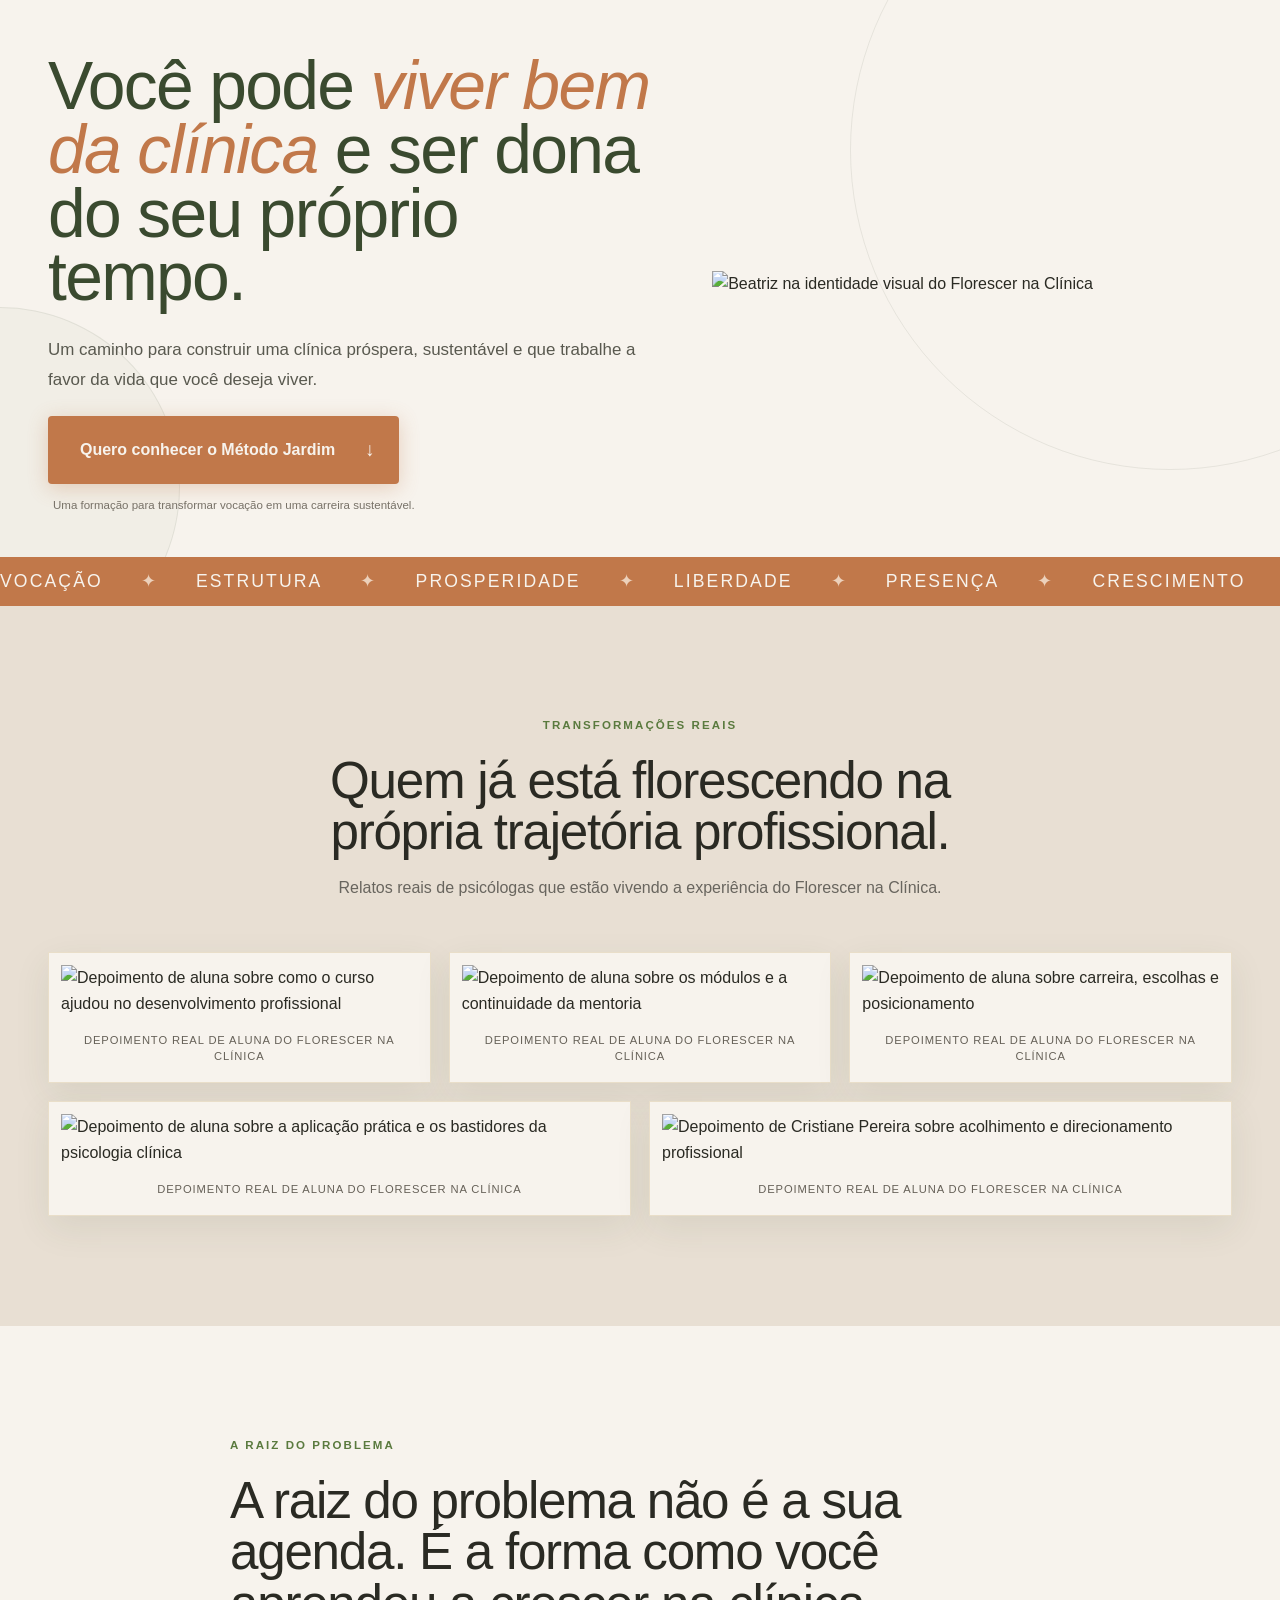
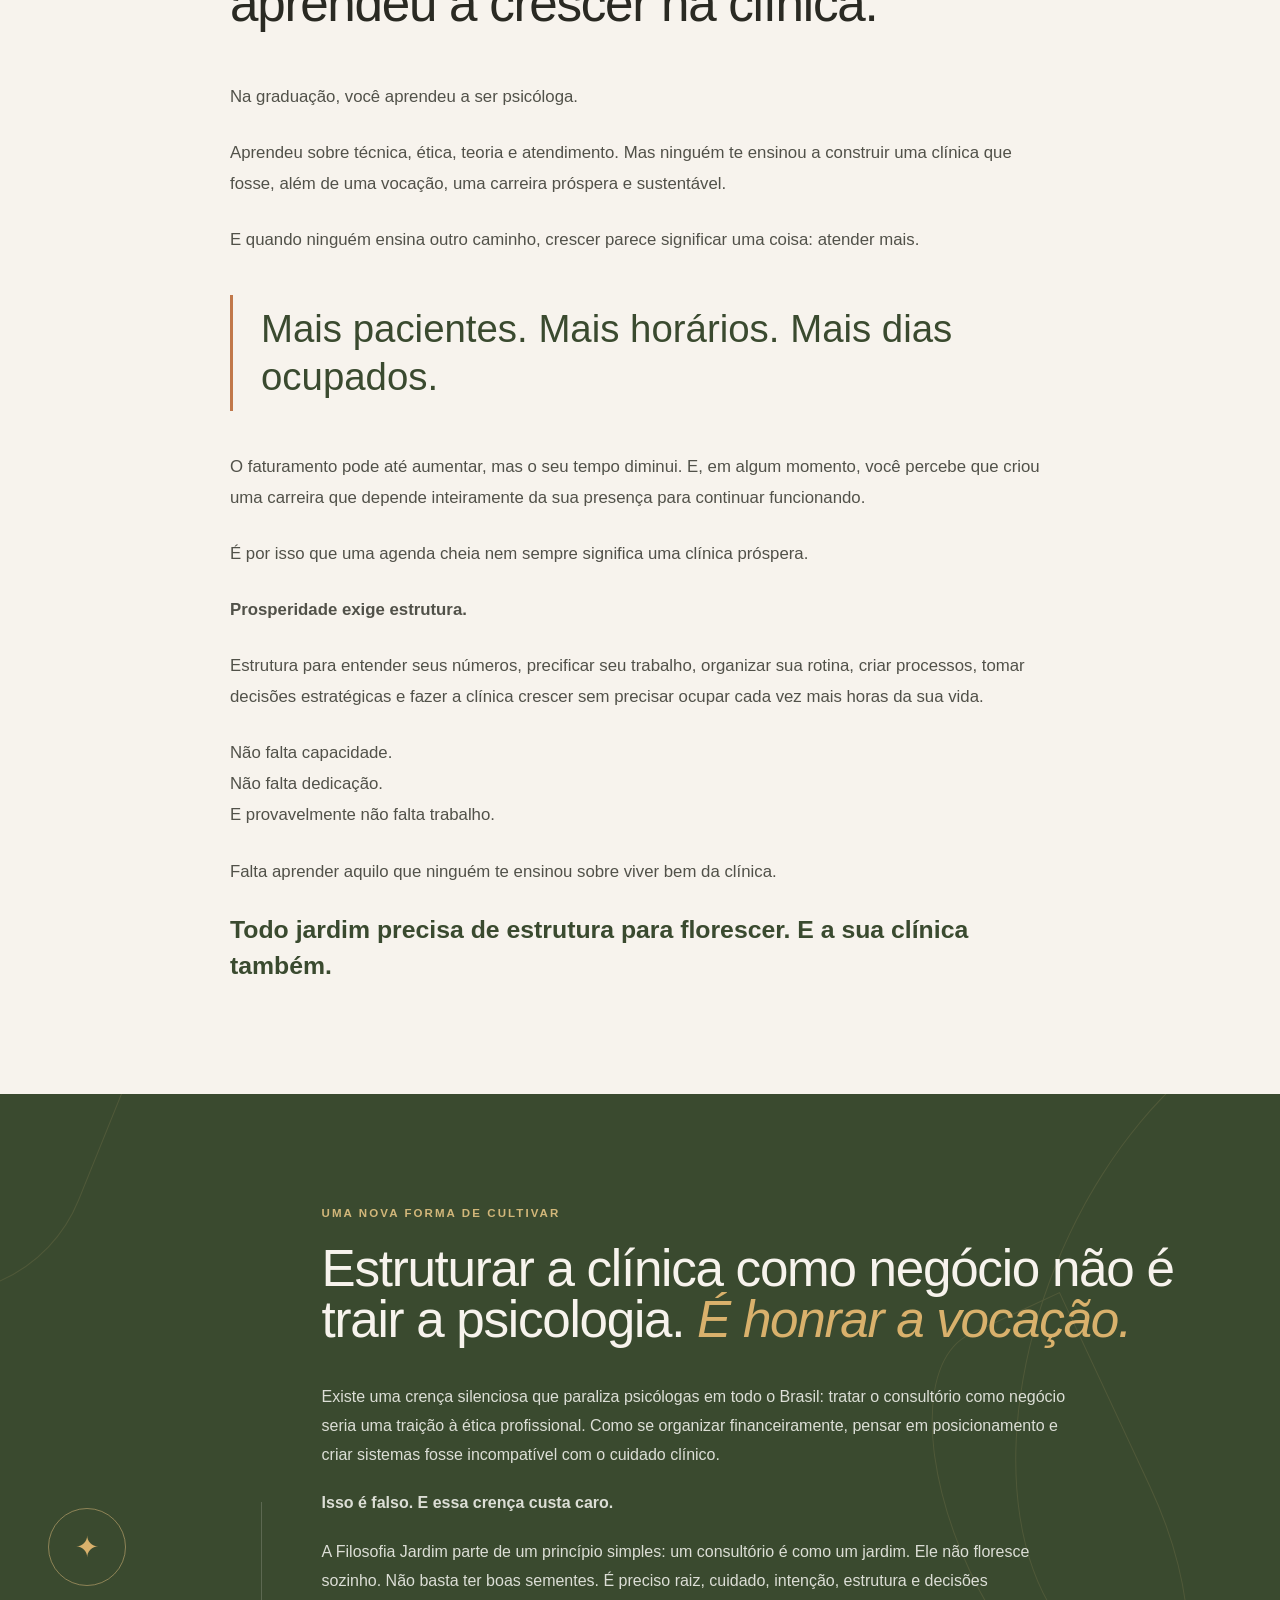
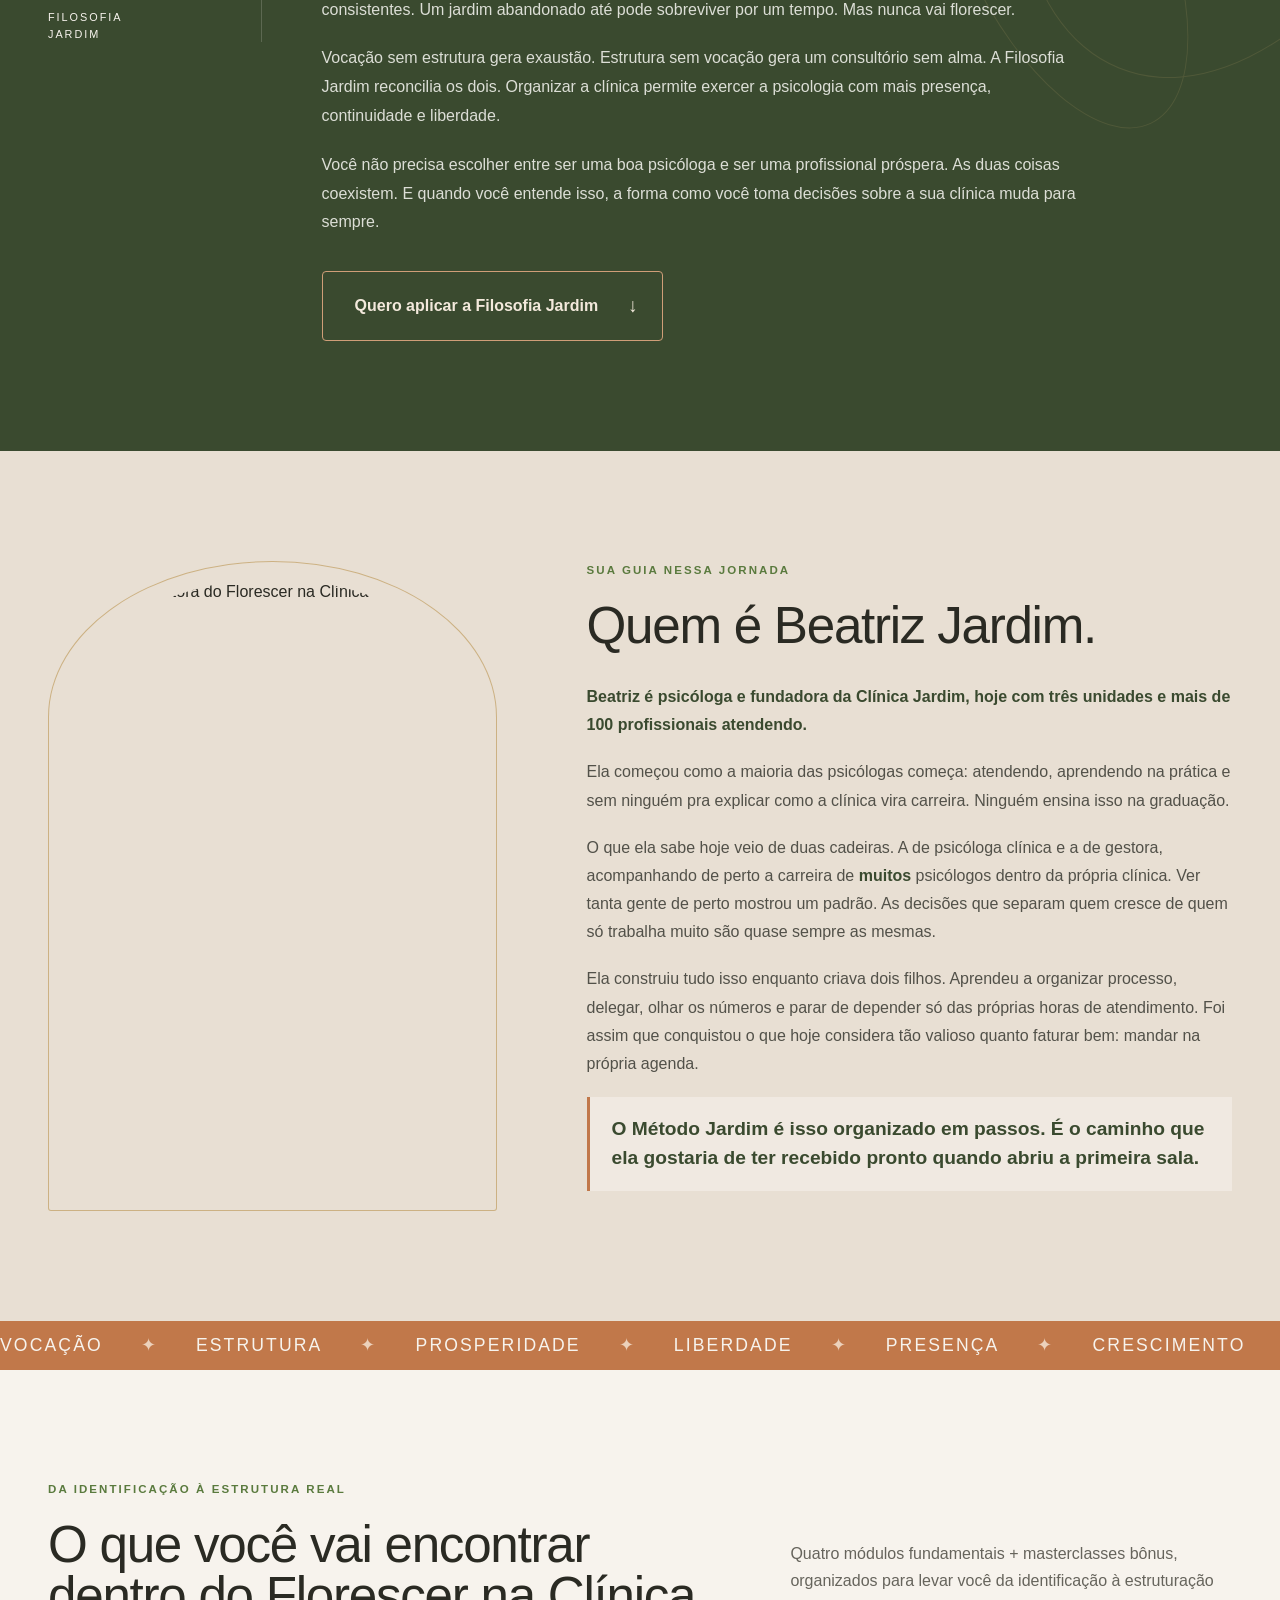
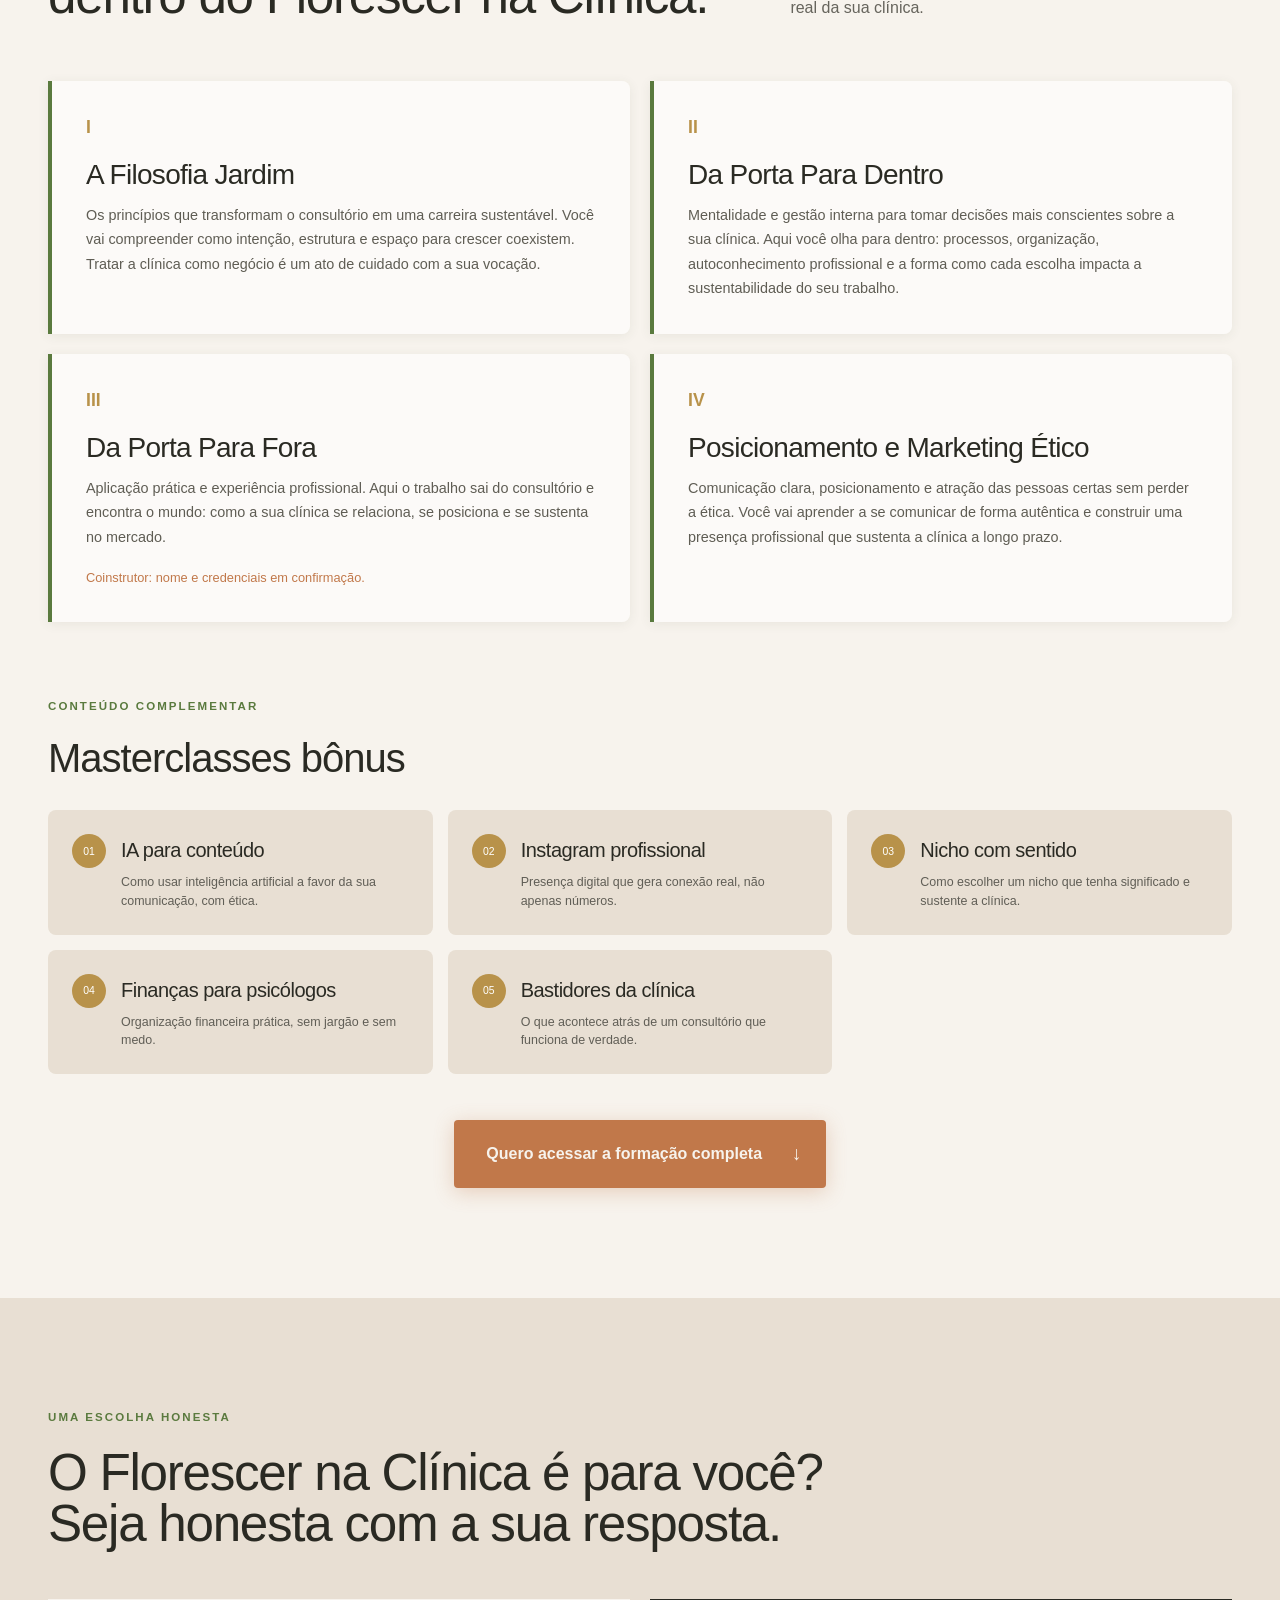
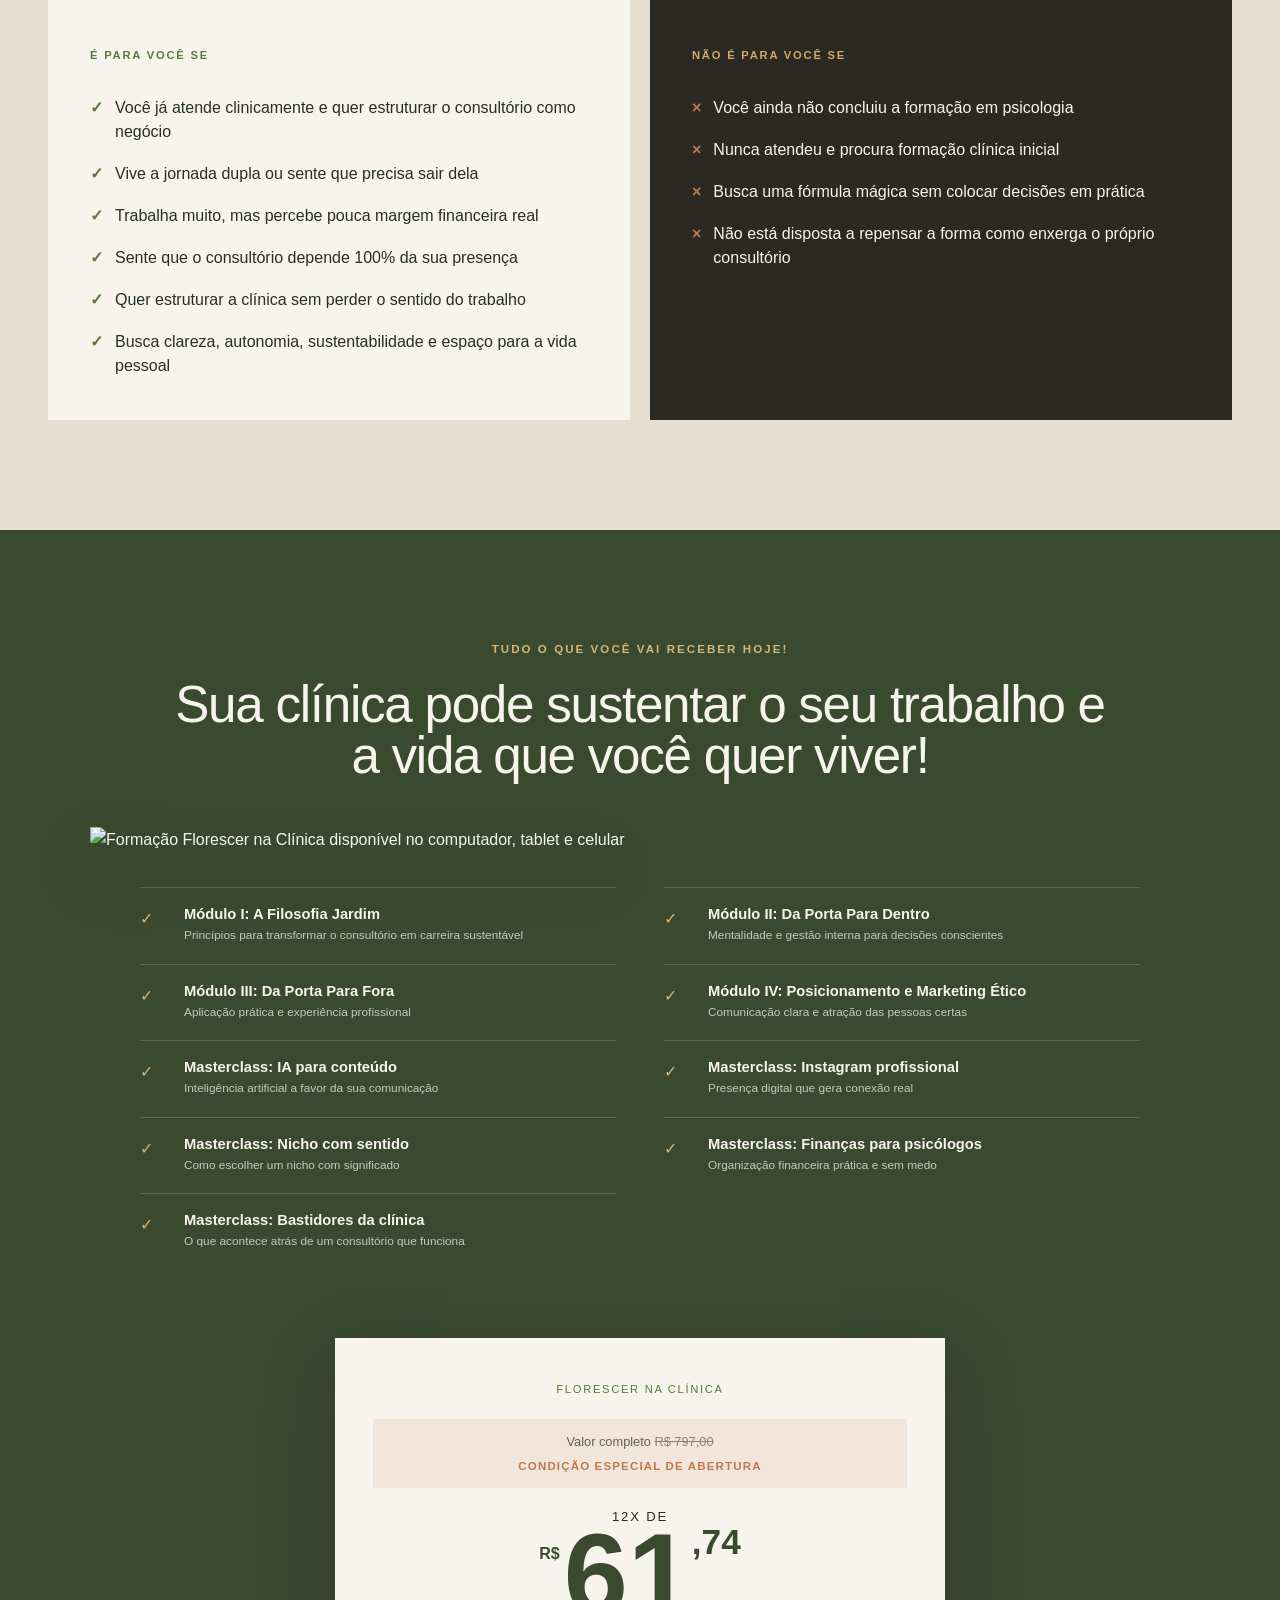
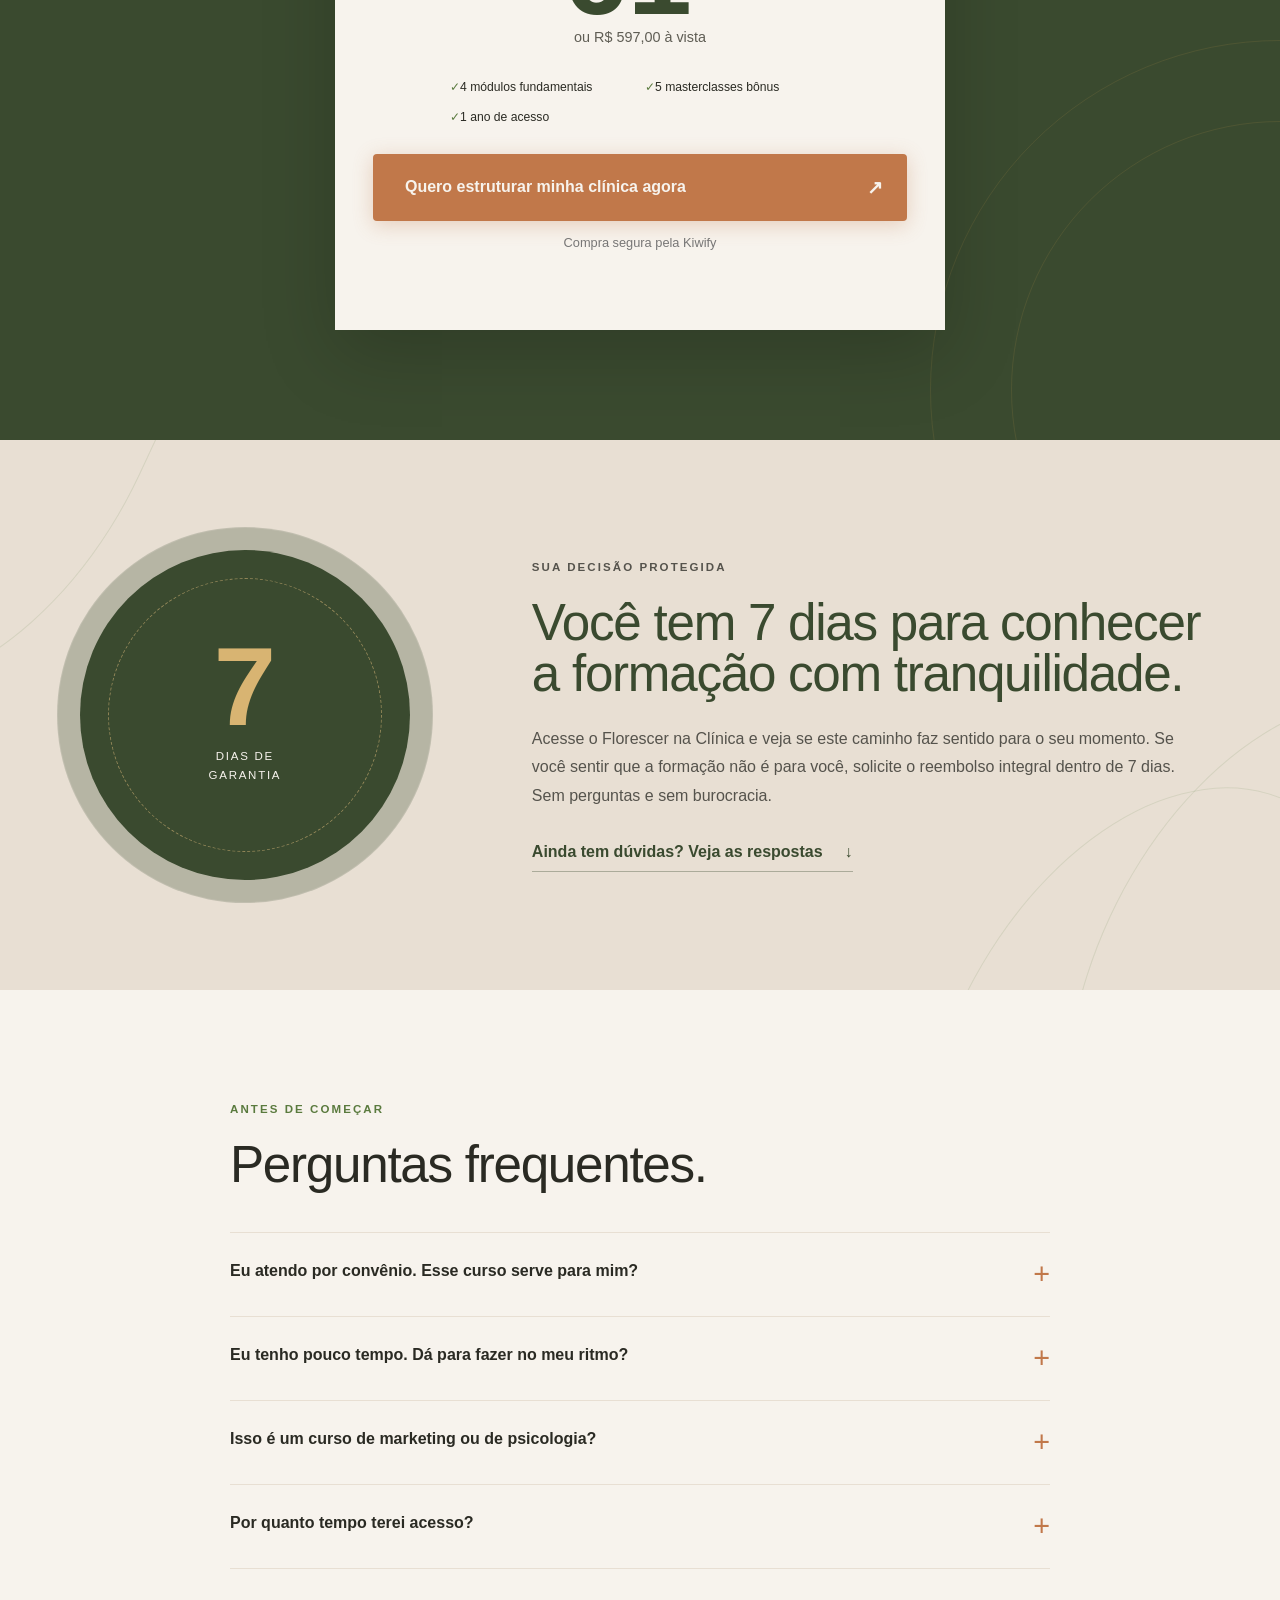
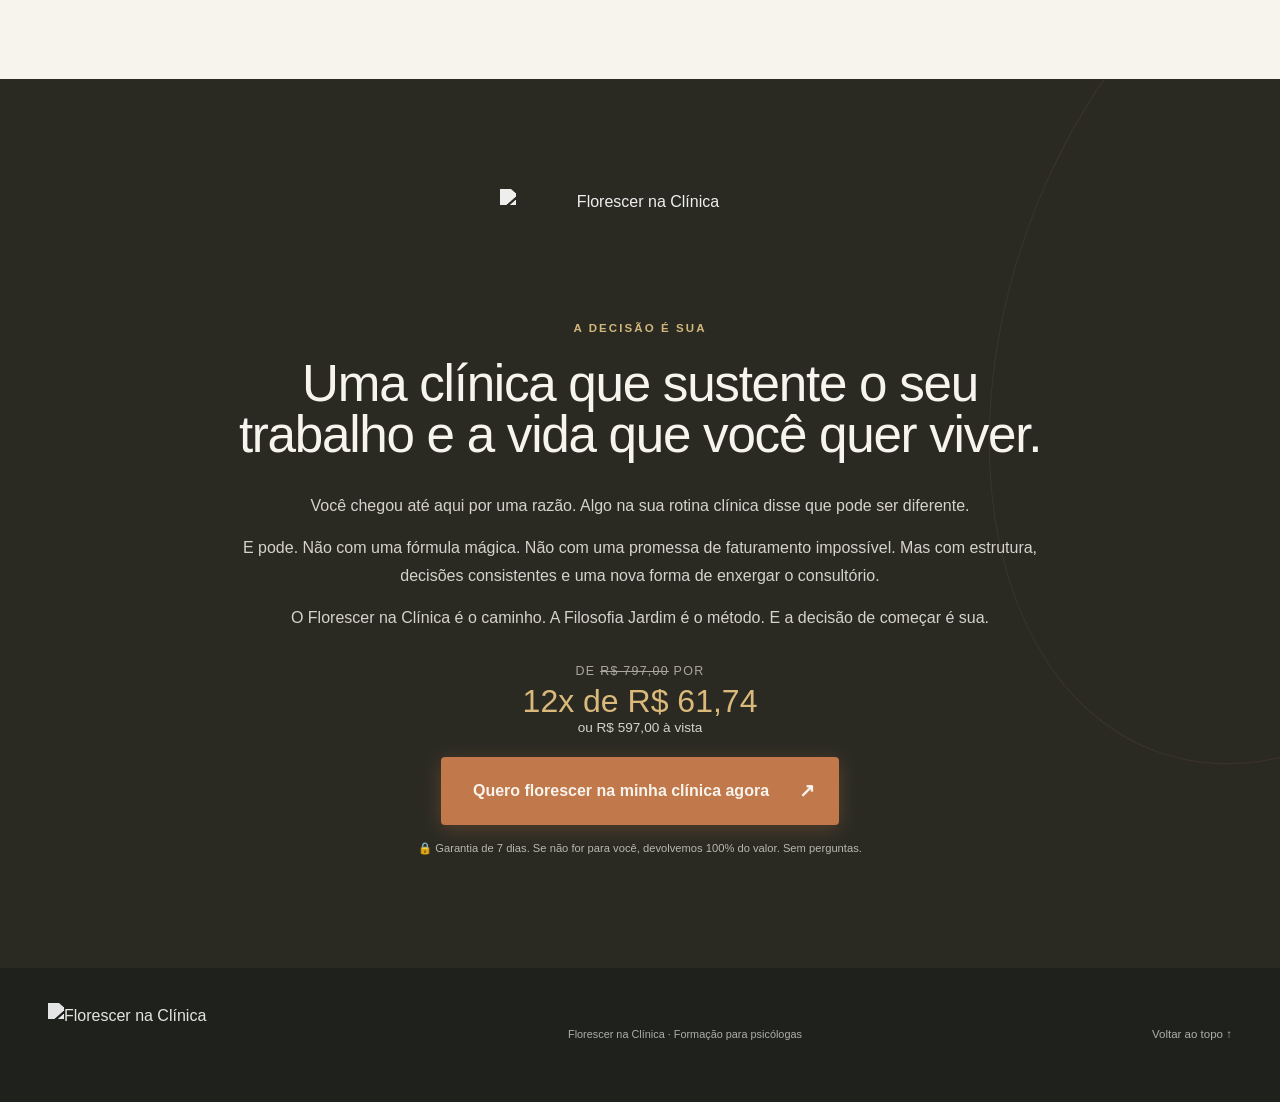
==== deploy/florescer-na-clinica/index.html @ 5dddeaa6 "Publish course under dedicated path" ====
<!DOCTYPE html><html lang="pt-BR"><head><meta charSet="utf-8"/><meta name="viewport" content="width=device-width, initial-scale=1"/><link rel="preload" as="image" href="/florescer-na-clinica/beatriz-jardim-hero.png"/><link rel="preload" as="image" href="/florescer-na-clinica/beatriz-jardim-mentora.jpeg"/><link rel="preload" as="image" href="/florescer-na-clinica/florescer-logo-centralizado.svg"/><style data-inline-source="/assets/index-_lccg64x.css">/*! tailwindcss v4.2.1 | MIT License | https://tailwindcss.com */
@layer properties{@supports (((-webkit-hyphens:none)) and (not (margin-trim:inline))) or ((-moz-orient:inline) and (not (color:rgb(from red r g b)))){*,:before,:after,::backdrop{--tw-rotate-x:initial;--tw-rotate-y:initial;--tw-rotate-z:initial;--tw-skew-x:initial;--tw-skew-y:initial;--tw-blur:initial;--tw-brightness:initial;--tw-contrast:initial;--tw-grayscale:initial;--tw-hue-rotate:initial;--tw-invert:initial;--tw-opacity:initial;--tw-saturate:initial;--tw-sepia:initial;--tw-drop-shadow:initial;--tw-drop-shadow-color:initial;--tw-drop-shadow-alpha:100%;--tw-drop-shadow-size:initial}}}@layer theme{:root,:host{--font-sans:ui-sans-serif, system-ui, sans-serif, "Apple Color Emoji", "Segoe UI Emoji", "Segoe UI Symbol", "Noto Color Emoji";--font-mono:ui-monospace, SFMono-Regular, Menlo, Monaco, Consolas, "Liberation Mono", "Courier New", monospace;--spacing:.25rem;--default-font-family:var(--font-sans);--default-mono-font-family:var(--font-mono)}}@layer base{*,:after,:before,::backdrop{box-sizing:border-box;border:0 solid;margin:0;padding:0}::file-selector-button{box-sizing:border-box;border:0 solid;margin:0;padding:0}html,:host{-webkit-text-size-adjust:100%;tab-size:4;line-height:1.5;font-family:var(--default-font-family,ui-sans-serif, system-ui, sans-serif, "Apple Color Emoji", "Segoe UI Emoji", "Segoe UI Symbol", "Noto Color Emoji");font-feature-settings:var(--default-font-feature-settings,normal);font-variation-settings:var(--default-font-variation-settings,normal);-webkit-tap-highlight-color:transparent}hr{height:0;color:inherit;border-top-width:1px}abbr:where([title]){-webkit-text-decoration:underline dotted;text-decoration:underline dotted}h1,h2,h3,h4,h5,h6{font-size:inherit;font-weight:inherit}a{color:inherit;-webkit-text-decoration:inherit;-webkit-text-decoration:inherit;-webkit-text-decoration:inherit;-webkit-text-decoration:inherit;text-decoration:inherit}b,strong{font-weight:bolder}code,kbd,samp,pre{font-family:var(--default-mono-font-family,ui-monospace, SFMono-Regular, Menlo, Monaco, Consolas, "Liberation Mono", "Courier New", monospace);font-feature-settings:var(--default-mono-font-feature-settings,normal);font-variation-settings:var(--default-mono-font-variation-settings,normal);font-size:1em}small{font-size:80%}sub,sup{vertical-align:baseline;font-size:75%;line-height:0;position:relative}sub{bottom:-.25em}sup{top:-.5em}table{text-indent:0;border-color:inherit;border-collapse:collapse}:-moz-focusring{outline:auto}progress{vertical-align:baseline}summary{display:list-item}ol,ul,menu{list-style:none}img,svg,video,canvas,audio,iframe,embed,object{vertical-align:middle;display:block}img,video{max-width:100%;height:auto}button,input,select,optgroup,textarea{font:inherit;font-feature-settings:inherit;font-variation-settings:inherit;letter-spacing:inherit;color:inherit;opacity:1;background-color:#0000;border-radius:0}::file-selector-button{font:inherit;font-feature-settings:inherit;font-variation-settings:inherit;letter-spacing:inherit;color:inherit;opacity:1;background-color:#0000;border-radius:0}:where(select:is([multiple],[size])) optgroup{font-weight:bolder}:where(select:is([multiple],[size])) optgroup option{padding-inline-start:20px}::file-selector-button{margin-inline-end:4px}::placeholder{opacity:1}@supports (not ((-webkit-appearance:-apple-pay-button))) or (contain-intrinsic-size:1px){::placeholder{color:currentColor}@supports (color:color-mix(in lab, red, red)){::placeholder{color:color-mix(in oklab, currentcolor 50%, transparent)}}}textarea{resize:vertical}::-webkit-search-decoration{-webkit-appearance:none}::-webkit-date-and-time-value{min-height:1lh;text-align:inherit}::-webkit-datetime-edit{display:inline-flex}::-webkit-datetime-edit-fields-wrapper{padding:0}::-webkit-datetime-edit{padding-block:0}::-webkit-datetime-edit-year-field{padding-block:0}::-webkit-datetime-edit-month-field{padding-block:0}::-webkit-datetime-edit-day-field{padding-block:0}::-webkit-datetime-edit-hour-field{padding-block:0}::-webkit-datetime-edit-minute-field{padding-block:0}::-webkit-datetime-edit-second-field{padding-block:0}::-webkit-datetime-edit-millisecond-field{padding-block:0}::-webkit-datetime-edit-meridiem-field{padding-block:0}::-webkit-calendar-picker-indicator{line-height:1}:-moz-ui-invalid{box-shadow:none}button,input:where([type=button],[type=reset],[type=submit]){appearance:button}::file-selector-button{appearance:button}::-webkit-inner-spin-button{height:auto}::-webkit-outer-spin-button{height:auto}[hidden]:where(:not([hidden=until-found])){display:none!important}}@layer components;@layer utilities{.visible{visibility:visible}.sr-only{clip-path:inset(50%);white-space:nowrap;border-width:0;width:1px;height:1px;margin:-1px;padding:0;position:absolute;overflow:hidden}.static{position:static}.start{inset-inline-start:var(--spacing)}.end{inset-inline-end:var(--spacing)}.flex{display:flex}.hidden{display:none}.table{display:table}.transform{transform:var(--tw-rotate-x,) var(--tw-rotate-y,) var(--tw-rotate-z,) var(--tw-skew-x,) var(--tw-skew-y,)}.resize{resize:both}.blur{--tw-blur:blur(8px);filter:var(--tw-blur,) var(--tw-brightness,) var(--tw-contrast,) var(--tw-grayscale,) var(--tw-hue-rotate,) var(--tw-invert,) var(--tw-saturate,) var(--tw-sepia,) var(--tw-drop-shadow,)}}:root{--cream:#f6f1e6;--paper:#fbf9f3;--sand:#e8d5b8;--olive:#697654;--olive-dark:#273024;--olive-mid:#4f5d40;--gold:#c79a50;--ink:#273024;--muted:#6c6e65;--line:#39442e29}.sr-only{clip:rect(0,0,0,0);white-space:nowrap;border:0;width:1px;height:1px;margin:-1px;padding:0;position:absolute;overflow:hidden}*{box-sizing:border-box}html{scroll-behavior:smooth}body{background:var(--paper);color:var(--ink);font-family:var(--font-sans),sans-serif;margin:0;font-size:16px;line-height:1.65}a{color:inherit;text-decoration:none}button{font:inherit}.wrap{width:min(1180px,100% - 48px);margin-inline:auto}.narrow{width:min(780px,100% - 48px);margin-inline:auto}.section{padding:110px 0;position:relative;overflow:hidden}.eyebrow{text-transform:uppercase;letter-spacing:.18em;color:var(--olive);margin:0 0 20px;font-size:.72rem;font-weight:700}.eyebrow.light{color:#d9c99f}.center{text-align:center}h1,h2,h3{font-family:var(--font-display),Georgia,serif;letter-spacing:-.025em;margin:0;font-weight:500}h1{font-size:clamp(3.2rem,6.4vw,6.9rem);line-height:.88}h2{font-size:clamp(2.6rem,4.6vw,5.2rem);line-height:.98}h3{font-size:1.7rem;line-height:1.1}.button{text-transform:uppercase;letter-spacing:.08em;border-radius:4px;justify-content:center;align-items:center;gap:28px;padding:17px 25px;font-size:.82rem;font-weight:700;transition:all .2s;display:inline-flex}.button:hover{transform:translateY(-2px)}.button-primary{background:var(--olive-dark);color:#fff;box-shadow:0 12px 32px #27302429}.button-gold{background:var(--gold);color:#1f291c}.full{width:100%}.hero{background:linear-gradient(90deg,#f9f7f1 0%,#f2dfc7 58%,#fbfaf6 100%);min-height:100svh;position:relative;overflow:hidden}.nav{z-index:3;justify-content:space-between;align-items:center;height:92px;display:flex;position:relative}.brand{font:500 1.6rem var(--font-display),serif;color:var(--olive-mid);align-items:center;gap:10px;display:flex}.brand i{font-size:.65rem;line-height:.7;font-family:var(--font-sans);text-transform:uppercase;letter-spacing:.18em;font-style:normal;display:block}.brand-tree{color:var(--olive);font-size:2rem}.nav-cta{text-transform:uppercase;letter-spacing:.12em;border-bottom:1px solid;padding-bottom:4px;font-size:.75rem}.hero-grid{z-index:1;grid-template-columns:1.08fr .92fr;align-items:center;min-height:calc(100svh - 142px);display:grid;position:relative}.hero-copy{z-index:2;padding:60px 0 110px;position:relative}.hero-copy h1{max-width:900px;color:var(--olive-mid)}.hero-sub{color:#4f554b;max-width:580px;margin:32px 0;font-size:1.08rem}.microcopy{color:#77796f;margin:14px 0 0;font-size:.74rem}.hero-portrait{clip-path:ellipse(48% 50% at 52% 52%);filter:saturate(.82)contrast(.96);background-image:url(/florescer-na-clinica/beatriz-referencia.png);background-position:51% 22%;background-repeat:no-repeat;background-size:245%;align-self:end;height:85%;min-height:620px;position:relative}.hero-portrait:after{content:"";background:linear-gradient(90deg,#f2dfc752,#0000 30%);position:absolute;inset:0}.hero-portrait span,.about-photo span{letter-spacing:.1em;text-transform:uppercase;background:#ffffffc7;border-radius:2px;padding:5px 8px;font-size:.62rem;position:absolute;bottom:12px;right:12px}.hero-note{background:var(--olive-dark);color:#e9dfc7;text-align:center;letter-spacing:.14em;text-transform:uppercase;z-index:2;padding:14px;font-size:.72rem;position:absolute;bottom:0;left:0;right:0}.pain{background:var(--paper)}.pain h2{text-align:center;margin-bottom:52px}.prose{font-family:var(--font-display),serif;color:#484d43;font-size:1.45rem;line-height:1.55}.prose p{margin:0 0 26px}.pullquote{border-left:2px solid var(--gold);color:var(--olive-mid);padding:8px 0 8px 30px;font-size:1.85rem}.philosophy{background:var(--olive-dark);color:#eef0e7}.philosophy-grid{grid-template-columns:.85fr 1.15fr;align-items:center;gap:90px;display:grid}.philosophy h2{color:#e8dfc9;margin-bottom:34px}.philosophy p:not(.eyebrow){color:#c9cec2;max-width:680px}.garden-art{background:radial-gradient(circle at 50% 18%,#c9a0553d,#0000 27%),linear-gradient(#536048,#30392c);border:1px solid #ffffff21;border-radius:260px 260px 18px 18px;min-height:520px;position:relative;overflow:hidden}.stem{background:#c9a860;width:2px;height:68%;position:absolute;bottom:0;left:50%;transform:rotate(-5deg)}.leaf{background:#82906e;border-radius:100% 0;width:110px;height:55px;position:absolute}.leaf-one{top:45%;left:30%;transform:rotate(10deg)}.leaf-two{top:30%;right:25%;transform:scaleX(-1)rotate(15deg)}.sun{border:1px solid #c9a860;border-radius:50%;width:90px;height:90px;position:absolute;top:13%;left:calc(50% - 45px)}.text-link{color:#e0c487;border-bottom:1px solid #e0c48773;gap:20px;margin-top:18px;padding-bottom:5px;display:inline-flex}.about{background:var(--cream)}.about-grid{grid-template-columns:.9fr 1.1fr;align-items:center;gap:90px;display:grid}.about-photo{background-image:url(/florescer-na-clinica/beatriz-referencia.png);background-position:51% 21%;background-size:250%;border-radius:48% 48% 8px 8px;height:680px;position:relative}.about h2{margin-bottom:28px}.lead{font:500 1.55rem/1.45 var(--font-display),serif;color:var(--olive-mid)}.pending{border:1px solid var(--line);background:#ffffff73;gap:16px;margin-top:32px;padding:18px;display:flex}.pending p{margin:0;font-size:.82rem}.pending span{color:var(--gold)}.curriculum{background:var(--sand)}.section-heading{grid-template-columns:1.35fr .65fr;align-items:end;gap:80px;margin-bottom:55px;display:grid}.section-heading>p{color:#5c5d55}.module-list{border-top:1px solid #27302438}.module{border-bottom:1px solid #27302438;grid-template-columns:80px 1fr 50px;align-items:center;gap:20px;padding:30px 4px;display:grid}.module-number{font:500 1.6rem var(--font-display),serif;color:var(--olive)}.module p{color:#56594f;max-width:780px;margin:6px 0 0}.module-arrow{text-align:right;color:var(--olive);font-size:1.5rem}.proof{background:var(--paper)}.proof h2{margin-bottom:18px}.proof-intro{text-align:center;max-width:640px;color:var(--muted);margin:0 auto 48px}.proof-grid{grid-template-columns:repeat(3,1fr);gap:18px;display:grid}.proof-card{background:var(--cream);border:1px solid var(--line);flex-direction:column;min-height:280px;padding:30px;display:flex}.quote{font:500 4rem/1 var(--font-display);color:var(--gold)}.proof-lines{gap:10px;margin:12px 0 42px;display:grid}.proof-lines i{background:#ded9cd;border-radius:10px;height:8px}.proof-lines i:nth-child(2){width:86%}.proof-lines i:nth-child(3){width:63%}.proof-person{align-items:center;gap:12px;margin-top:auto;display:flex}.proof-person>span{background:#c9c7bb;border-radius:50%;width:38px;height:38px}.proof-person p{margin:0;font-size:.7rem;line-height:1.45}.video-placeholder{background:var(--olive-mid);color:#fff;justify-content:center;align-items:center;gap:18px;min-height:150px;margin-top:18px;padding:28px;display:flex}.video-placeholder p{color:#d5d8d0;margin:2px 0}.play{width:48px;height:48px;color:var(--olive-dark);background:#d4b36f;border-radius:50%;place-items:center;display:grid}.audience{background:var(--olive-dark);color:#eef0e7}.audience h2{max-width:800px;margin:0 auto 50px}.audience-grid{grid-template-columns:1fr 1fr;gap:20px;display:grid}.audience-grid article{color:var(--ink);background:#f2ead9;padding:42px}.audience-grid article.muted{color:#eff0e8;background:#374033;border:1px solid #ffffff1f}.audience-mark{text-transform:uppercase;letter-spacing:.12em;border:1px solid;border-radius:99px;margin-bottom:24px;padding:4px 9px;font-size:.65rem;display:inline-block}.audience-grid ul,.included{gap:15px;margin:28px 0 0;padding:0;list-style:none;display:grid}.audience-grid li,.included li{align-items:flex-start;gap:12px;display:flex}.check{color:#75875a;font-weight:800}.x{color:#c9a860;font-size:1.3rem;line-height:1}.offer{background:#eee1cc}.offer-grid{grid-template-columns:1fr .75fr;align-items:center;gap:90px;display:grid}.offer h2{color:var(--olive-mid)}.offer-lead{font:500 1.35rem/1.5 var(--font-display);max-width:620px}.included{grid-template-columns:1fr 1fr}.price-card{background:var(--paper);z-index:1;padding:44px;position:relative;box-shadow:0 30px 70px #493f2b21}.price-label{text-transform:uppercase;letter-spacing:.16em;font-size:.68rem}.price,.price-visual{color:var(--olive-dark);align-items:flex-start;margin:12px 0;display:flex}.price strong{font:500 6rem/.8 var(--font-display)}.price small{font-weight:700}.price-card>p:not(.price-label){color:var(--muted);font-size:.78rem}.safe-note{text-align:center;color:#777;margin-top:13px;font-size:.66rem}.faq{background:var(--paper)}.faq h2{margin-bottom:45px}.faq-list{border-top:1px solid var(--line)}.faq-item{border-bottom:1px solid var(--line)}.faq-item button{width:100%;color:var(--ink);text-align:left;cursor:pointer;background:0 0;border:0;justify-content:space-between;align-items:center;padding:25px 0;font-weight:600;display:flex}.faq-item button span:last-child{font:400 1.8rem var(--font-display);color:var(--olive)}.faq-answer p{color:var(--muted);margin:-4px 50px 25px 0}.final-cta{background:var(--olive-mid);color:#f4f0e5;padding:120px 0}.final-cta h2{max-width:950px;margin:0 auto 28px}.final-cta p:not(.eyebrow){color:#d8ddd1;max-width:630px;margin:0 auto 32px}.final-flower{color:#ffffff09;font-size:24rem;line-height:1;position:absolute;top:-50px;right:-40px}footer{color:#cdd0c6;background:#20271e;padding:38px 0}footer .wrap{justify-content:space-between;align-items:center;gap:30px;display:flex}footer p,footer a:last-child{font-size:.72rem}.footer-brand{color:#d7c69b}@media (width<=900px){.section{padding:82px 0}.hero-grid,.philosophy-grid,.about-grid,.offer-grid{grid-template-columns:1fr}.hero-copy{padding:55px 0 10px}.hero-portrait{clip-path:ellipse(43% 50% at 50% 52%);background-size:210%;width:100%;min-height:560px}.philosophy-grid,.about-grid,.offer-grid{gap:50px}.garden-art{min-height:440px}.about-photo{background-size:220%;height:580px}.section-heading{grid-template-columns:1fr;gap:20px}.proof-grid,.audience-grid,.offer-grid{grid-template-columns:1fr}.price-card{width:100%;max-width:560px;margin:auto}}@media (width<=620px){.wrap,.narrow{width:min(100% - 30px,1180px)}.section{padding:68px 0}.nav{height:74px}.nav-cta{display:none}.hero-grid{min-height:calc(100svh - 120px)}.hero-copy{padding-top:45px}.hero-sub{font-size:.98rem}.button{gap:15px;width:100%;padding-inline:16px}.hero-portrait{background-position:51% 20%;background-size:245%;min-height:430px}.hero-note{padding:10px 15px;font-size:.58rem}.prose{font-size:1.23rem}.pullquote{font-size:1.5rem}.garden-art{min-height:350px}.about-photo{background-size:250%;height:470px}.module{grid-template-columns:48px 1fr}.module-arrow{display:none}.module h3{font-size:1.4rem}.audience-grid article,.price-card{padding:28px 22px}.included{grid-template-columns:1fr}.price strong{font-size:5rem}footer .wrap{text-align:center;flex-direction:column}.final-cta{padding:85px 0}}@media (prefers-reduced-motion:reduce){html{scroll-behavior:auto}*,:before,:after{transition-duration:.01ms!important;animation-duration:.01ms!important}}:focus-visible{outline:3px solid var(--gold);outline-offset:4px}@property --tw-rotate-x{syntax:"*";inherits:false}@property --tw-rotate-y{syntax:"*";inherits:false}@property --tw-rotate-z{syntax:"*";inherits:false}@property --tw-skew-x{syntax:"*";inherits:false}@property --tw-skew-y{syntax:"*";inherits:false}@property --tw-blur{syntax:"*";inherits:false}@property --tw-brightness{syntax:"*";inherits:false}@property --tw-contrast{syntax:"*";inherits:false}@property --tw-grayscale{syntax:"*";inherits:false}@property --tw-hue-rotate{syntax:"*";inherits:false}@property --tw-invert{syntax:"*";inherits:false}@property --tw-opacity{syntax:"*";inherits:false}@property --tw-saturate{syntax:"*";inherits:false}@property --tw-sepia{syntax:"*";inherits:false}@property --tw-drop-shadow{syntax:"*";inherits:false}@property --tw-drop-shadow-color{syntax:"*";inherits:false}@property --tw-drop-shadow-alpha{syntax:"<percentage>";inherits:false;initial-value:100%}@property --tw-drop-shadow-size{syntax:"*";inherits:false}.nova-page{--olive:#3a4a2f;--leaf:#5a7a3e;--terracotta:#c1784a;--cream:#f7f3ed;--earth:#2a2a23;--beige:#e8dfd3;--gold:#b8924a;background:var(--cream);color:var(--earth);font-family:var(--font-sans),sans-serif;overflow:hidden}.nova-page *{box-sizing:border-box}.nova-page h1,.nova-page h2,.nova-page h3,.nova-page h4{font-family:var(--font-display),serif;letter-spacing:-.025em;margin:0;font-weight:500}.nova-page h1{font-size:clamp(3.2rem,5.3vw,5.6rem);line-height:.94}.nova-page h2{font-size:clamp(2.5rem,4vw,4.6rem);line-height:1}.nova-page h3{font-size:1.75rem;line-height:1.1}.nova-page p{margin:0}.nova-container{width:min(1200px,100% - 96px);margin-inline:auto}.nova-reading{width:min(820px,100% - 48px);margin-inline:auto}.nova-section{padding:110px 0;position:relative}.nova-kicker{text-transform:uppercase;letter-spacing:.18em;color:var(--leaf);font-weight:700;margin-bottom:20px!important;font-size:.72rem!important}.nova-kicker.light{color:#d2b77a}.nova-button{background:var(--terracotta);color:var(--cream);border-radius:4px;justify-content:space-between;align-items:center;gap:30px;padding:18px 24px 18px 32px;font-size:1rem;font-weight:700;transition:transform .3s,box-shadow .3s,background .3s;display:inline-flex;position:relative;overflow:hidden;box-shadow:0 4px 20px #c1784a4d}.nova-button:before{content:"";background:linear-gradient(110deg,#0000 20%,#ffffff3d 48%,#0000 75%);transition:transform .65s;position:absolute;inset:0;transform:translate(-120%)}.nova-button:hover{background:#ad6840;transform:translateY(-3px);box-shadow:0 12px 34px #c1784a66}.nova-button:hover:before{transform:translate(120%)}.nova-button span,.nova-button b{z-index:1;position:relative}.nova-button b{font-size:1.2rem}.nova-button.secondary{color:#f3e9dc;box-shadow:none;background:0 0;border:1px solid #cf9e78}.nova-button.secondary:hover{background:var(--terracotta)}.nova-hero{background:var(--cream);position:relative;overflow:hidden}.nova-logo{display:block}.nova-logo img{object-fit:contain;width:100%;height:100%;display:block}.nova-hero-grid{grid-template-columns:1.08fr .92fr;align-items:center;gap:54px;padding:34px 0 22px;display:grid}.nova-hero-copy{z-index:2;padding:20px 0;position:relative}.nova-hero-copy h1{max-width:780px;color:var(--olive)}.nova-hero-copy h1 em{color:var(--terracotta);font-weight:500}.nova-lead{color:#59594f;max-width:650px;font-size:1.06rem;line-height:1.75;margin:26px 0 22px!important}.nova-support{color:#777268;font-size:.72rem;margin:12px 0 0 5px!important}.nova-portrait-wrap{justify-content:center;align-items:center;width:100%;display:flex;position:relative}.nova-portrait{object-fit:contain;width:100%;height:auto;display:block}.hero-orbit{border:1px solid #3a4a2f17;border-radius:50%;position:absolute}.orbit-one{width:640px;height:640px;top:-170px;right:-210px}.orbit-two{background:#5a7a3e09;width:360px;height:360px;bottom:-110px;left:-180px}.nova-marquee{background:var(--terracotta);color:var(--cream);padding:14px 0;overflow:hidden}.nova-marquee>div{width:max-content;animation:26s linear infinite marquee;display:flex}.nova-marquee span{font:500 1.1rem var(--font-display),serif;text-transform:uppercase;letter-spacing:.12em;white-space:nowrap;align-items:center;display:flex}.nova-marquee i{color:#ecd1bb;margin:0 38px;font-style:normal}.nova-marquee:hover>div{animation-play-state:paused}@keyframes marquee{to{transform:translate(-50%)}}.nova-pain{background:var(--cream)}.nova-pain h2{margin-bottom:52px}.nova-copy{color:#515149;gap:25px;font-size:1.05rem;line-height:1.85;display:grid}.nova-copy blockquote{font:500 clamp(1.8rem,3vw,2.8rem)/1.25 var(--font-display),serif;color:var(--olive);border-left:3px solid var(--terracotta);margin:15px 0;padding:10px 0 10px 28px}.nova-closing-line{color:var(--olive);font:600 1.55rem/1.45 var(--font-display),serif!important}.nova-philosophy{background:var(--olive);color:var(--cream);overflow:hidden}.philosophy-grid{z-index:2;grid-template-columns:.38fr 1.62fr;gap:60px;display:grid;position:relative}.philosophy-mark{border-right:1px solid #f7f3ed2e;padding-top:6px}.philosophy-mark>span{color:#d9b16c;border:1px solid #dab97b85;border-radius:50%;place-items:center;width:78px;height:78px;font-size:1.8rem;display:grid}.philosophy-mark p{font:.68rem/1.5 var(--font-sans),sans-serif;text-transform:uppercase;letter-spacing:.18em;margin-top:23px}.nova-philosophy h2{max-width:900px;margin-bottom:38px}.nova-philosophy h2 em{color:#d9b16c}.nova-dark-copy{color:#dcded6;gap:20px;max-width:760px;margin-bottom:34px;line-height:1.8;display:grid}.botanical-lines{opacity:.14;position:absolute;inset:0}.botanical-lines i{border:1px solid #d0af72;border-radius:50% 0 50% 50%;width:420px;height:700px;position:absolute;top:-100px;right:-180px;transform:rotate(22deg)}.botanical-lines i:nth-child(2){width:200px;height:430px;top:220px;right:120px;transform:rotate(-25deg)}.botanical-lines i:nth-child(3){width:300px;height:300px;bottom:-120px;left:-210px}.nova-about{background:var(--beige)}.nova-about-grid{grid-template-columns:.82fr 1.18fr;align-items:start;gap:90px;display:grid}.about-image{height:650px;padding:18px;position:sticky;top:24px}.about-image:before{content:"";pointer-events:none;border:1px solid #b8924a94;border-radius:50% 50% 3px 3px/24% 24% 3px 3px;position:absolute;inset:0}.about-image img{object-fit:cover;object-position:center 38%;border-radius:50% 50% 3px 3px/23% 23% 3px 3px;width:100%;height:100%;display:block}.nova-about h2{margin-bottom:32px}.about-copy{color:#525149;gap:19px;font-size:1rem;line-height:1.76;display:grid}.about-copy strong{color:var(--olive)}.about-closing{border-left:3px solid var(--terracotta);font:500 1.2rem/1.5 var(--font-display),serif;background:#f7f3ed8c;padding:18px 22px}.nova-curriculum{background:var(--cream)}.nova-section-head{grid-template-columns:1.2fr .8fr;align-items:end;gap:80px;margin-bottom:60px;display:grid}.nova-section-head>p{color:#66645c;line-height:1.7}.modules-grid{grid-template-columns:1fr 1fr;gap:20px;display:grid}.module-card{border-left:4px solid var(--leaf);background:#ffffff9e;border-radius:0 8px 8px 0;padding:34px;transition:all .3s;box-shadow:0 2px 12px #3a4a2f14}.module-card:hover{border-left-width:7px;transform:translateY(-4px);box-shadow:0 14px 34px #3a4a2f1f}.module-card>span{font:600 1.1rem var(--font-display),serif;color:var(--gold)}.module-card h3{margin:18px 0 12px}.module-card p{color:#5f5d54;font-size:.9rem;line-height:1.7}.module-card small{color:var(--terracotta);margin-top:18px;display:block}.masterclass-head{margin:75px 0 30px}.masterclass-head h3{font-size:2.5rem}.master-grid{grid-template-columns:repeat(3,1fr);gap:15px;display:grid}.master-grid article{background:var(--beige);border-radius:8px;gap:15px;padding:24px;transition:all .3s;display:flex}.master-grid article:hover{background:#ede6dc;transform:translateY(-3px)}.master-grid article>span{background:var(--gold);color:#fff;border-radius:50%;flex:0 0 34px;place-items:center;width:34px;height:34px;font-size:.65rem;display:grid}.master-grid h4{font-size:1.25rem}.master-grid p{color:#605e56;margin-top:6px;font-size:.78rem;line-height:1.5}.center-button{text-align:center;margin-top:46px}.nova-proof{background:var(--beige)}.proof-heading{text-align:center;max-width:780px;margin:0 auto 50px}.proof-heading>p:last-child{color:#68655e;margin-top:18px}.proof-grid{grid-template-columns:repeat(3,1fr);align-items:start;gap:18px;display:grid}.proof-grid figure{background:var(--cream);border:1px solid #b8924a38;margin:0;padding:12px;transition:transform .3s,box-shadow .3s;box-shadow:0 12px 34px #3a4a2f17}.proof-grid figure:hover{transform:translateY(-5px);box-shadow:0 20px 44px #3a4a2f24}.proof-grid img{width:100%;height:auto;display:block}.proof-grid figcaption{color:#666158;text-align:center;text-transform:uppercase;letter-spacing:.08em;padding:14px 8px 6px;font-size:.7rem;line-height:1.45}.nova-audience{background:var(--beige)}.audience-title{max-width:850px;margin-bottom:50px}.audience-grid{grid-template-columns:1fr 1fr;display:grid}.audience-grid article{background:var(--cream);padding:42px}.audience-grid article.not-for{background:var(--earth);color:var(--cream)}.decision-label{text-transform:uppercase;letter-spacing:.16em;color:var(--leaf);font-size:.7rem;font-weight:700}.not-for .decision-label{color:#cfaa6a}.audience-grid ul{gap:18px;margin:28px 0 0;padding:0;list-style:none;display:grid}.audience-grid li{gap:12px;line-height:1.5;display:flex}.audience-grid li b{color:var(--leaf)}.not-for li b{color:var(--terracotta)}.nova-offer{background:var(--olive);color:var(--cream);overflow:hidden}.offer-heading{max-width:900px;margin-bottom:60px;position:relative}.offer-grid{z-index:2;grid-template-columns:1.1fr .9fr;align-items:start;gap:60px;display:grid;position:relative}.offer-stack{border-top:1px solid #f7f3ed2e}.offer-stack article{border-bottom:1px solid #f7f3ed2e;grid-template-columns:34px 1fr;gap:10px;padding:18px 0;display:grid}.offer-stack article>span{color:#d5b471}.offer-stack h3{font:600 .92rem var(--font-sans),sans-serif;letter-spacing:0}.offer-stack p{color:#c4c9bf;margin-top:4px;font-size:.74rem}.checkout-card{background:var(--cream);color:var(--earth);text-align:center;padding:42px 38px;box-shadow:0 24px 70px #0000002e}.checkout-card>p:first-child{text-transform:uppercase;letter-spacing:.15em;color:var(--leaf);font-size:.7rem}.offer-anchor{color:#625e56;background:#c1784a1a;gap:5px;margin-top:20px;padding:12px;display:grid}.offer-anchor span{font-size:.8rem}.offer-anchor s{color:#8b8177}.offer-anchor strong{text-transform:uppercase;letter-spacing:.1em;color:var(--terracotta);font-size:.72rem}.installment-label{text-transform:uppercase;letter-spacing:.14em;margin-top:18px;font-size:.82rem}.installment-price{color:var(--olive);justify-content:center;align-items:flex-start;margin:0 0 3px;display:flex}.installment-price small{font:600 1rem var(--font-sans),sans-serif;margin:18px 4px 0 0}.installment-price strong{font:600 clamp(5.5rem,9vw,8.2rem)/.83 var(--font-display),serif}.installment-price sup{font:600 2.2rem var(--font-display),serif;margin-top:12px}.cash-price{color:#5f5d54;font-size:.9rem}.checkout-card ul{text-align:left;grid-template-columns:1fr 1fr;gap:10px;max-width:380px;margin:27px auto;padding:0;font-size:.76rem;list-style:none;display:grid}.checkout-card li span{color:var(--leaf)}.checkout-card .nova-button{width:100%}.checkout-card>small{text-align:center;color:#777;margin-top:11px;display:block}.payment-methods{background:var(--olive);opacity:.72;width:min(100%,372px);height:16px;margin:18px auto 0;-webkit-mask:url(/florescer-na-clinica/pagamentos.svg) 50%/contain no-repeat;mask:url(/florescer-na-clinica/pagamentos.svg) 50%/contain no-repeat}.offer-rings{border:1px solid #b8924a26;border-radius:50%;width:700px;height:700px;position:absolute;bottom:-300px;right:-350px}.offer-rings:after{content:"";border:1px solid #b8924a26;border-radius:50%;position:absolute;inset:80px}.nova-guarantee-section{background:var(--beige);overflow:hidden}.guarantee-grid{z-index:2;grid-template-columns:.72fr 1.28fr;align-items:center;gap:90px;display:grid;position:relative}.guarantee-grid h2{color:var(--olive);margin-bottom:25px}.guarantee-grid>div:last-child>p{color:#55534c;max-width:680px;line-height:1.8}.guarantee-seal{place-items:center;display:grid}.guarantee-seal>div{background:var(--olive);width:330px;height:330px;color:var(--cream);text-align:center;border-radius:50%;place-content:center;display:grid;position:relative;box-shadow:0 0 0 22px #3a4a2f14,0 0 0 23px #3a4a2f38}.guarantee-seal>div:before{content:"";border:1px dashed #dab97b8c;border-radius:50%;animation:28s linear infinite seal-spin;position:absolute;inset:28px}.guarantee-seal span{font:600 7rem/.75 var(--font-display),serif;color:#d8b472}.guarantee-seal p{text-transform:uppercase;letter-spacing:.15em;margin-top:18px;font-size:.72rem}.guarantee-next{color:var(--olive);border-bottom:1px solid #3a4a2f59;gap:22px;margin-top:28px;padding-bottom:6px;font-weight:700;display:inline-flex}.guarantee-art i{border:1px solid #5a7a3e21;border-radius:50% 0 50% 50%;width:420px;height:650px;position:absolute;bottom:-340px;right:-230px;transform:rotate(25deg)}.guarantee-art i:nth-child(2){bottom:-430px;right:-80px}.guarantee-art i:nth-child(3){top:-380px;left:-260px}@keyframes seal-spin{to{transform:rotate(360deg)}}.nova-faq{background:var(--cream)}.faq-title{margin-bottom:42px}.nova-faq-list{border-top:1px solid var(--beige)}.nova-faq-list details{border-bottom:1px solid var(--beige)}.nova-faq-list summary{cursor:pointer;justify-content:space-between;gap:20px;padding:25px 0;font-weight:600;list-style:none;transition:all .25s;display:flex}.nova-faq-list summary::-webkit-details-marker{display:none}.nova-faq-list summary:hover{color:var(--leaf)}.nova-faq-list summary b{font:500 1.8rem var(--font-display),serif;color:var(--terracotta);transition:transform .3s}.nova-faq-list details[open] summary b{transform:rotate(45deg)}.nova-faq-list details>div{opacity:0;grid-template-rows:0fr;transition:grid-template-rows .4s,opacity .4s;display:grid}.nova-faq-list details[open]>div{opacity:1;grid-template-rows:1fr}.nova-faq-list details>div p{color:#5f5c54;margin:0 55px 25px 0;line-height:1.75;overflow:hidden}.nova-final{background:var(--earth);color:var(--cream);text-align:center;overflow:hidden}.nova-final .nova-reading{z-index:2;position:relative}.final-logo{object-fit:contain;filter:brightness(0)invert();opacity:.92;width:280px;height:106px;margin:0 auto 24px;display:block}.nova-final h2{margin-bottom:32px}.final-copy{color:#d5d2cb;gap:15px;line-height:1.7;display:grid}.final-anchor{color:#aaa69e;text-transform:uppercase;letter-spacing:.1em;font-size:.78rem;margin:30px 0 2px!important}.final-price{font:500 2rem var(--font-display),serif;color:#dab97b;margin:0 0 22px!important}.final-price span{font:500 .85rem var(--font-sans),sans-serif;color:#d5d2cb;display:block}.final-guarantee{color:#bbb8b1;font-size:.7rem;margin-top:14px!important}.final-leaf{border:1px solid #c1784a1f;border-radius:50% 0 50% 50%;width:600px;height:900px;position:absolute;top:-200px;right:-330px;transform:rotate(20deg)}.nova-footer{color:#aeadab;background:#1f211c;padding:35px 0}.nova-footer .nova-container{justify-content:space-between;align-items:center;gap:20px;display:flex}.footer-logo{filter:brightness(0)invert();opacity:.88;width:170px;height:64px}.nova-footer p,.nova-footer>a:last-child{font-size:.68rem}[data-reveal]{opacity:0;transition:opacity .75s cubic-bezier(.2,.7,.2,1),transform .75s cubic-bezier(.2,.7,.2,1)}[data-reveal=up]{transform:translateY(32px)}[data-reveal=left]{transform:translate(-48px)}[data-reveal=right]{transform:translate(48px)}[data-reveal].is-visible{opacity:1;transform:translate(0)}@media (width<=900px){.nova-container{width:min(100% - 48px,1200px)}.nova-section{padding:85px 0}.nova-hero-grid,.nova-about-grid,.philosophy-grid,.offer-grid,.guarantee-grid{grid-template-columns:1fr}.nova-hero-grid{padding:22px 0 18px}.nova-portrait-wrap{order:1;max-width:540px;margin-inline:auto}.nova-hero-copy{order:2;padding:8px 0 6px}.philosophy-grid,.nova-about-grid,.offer-grid,.guarantee-grid{gap:45px}.philosophy-mark{border-bottom:1px solid #f7f3ed2e;border-right:0;padding-bottom:20px}.about-image{height:540px;position:relative;top:auto}.nova-section-head{grid-template-columns:1fr;gap:18px}.master-grid{grid-template-columns:1fr 1fr}.proof-grid{grid-template-columns:1fr}.checkout-card{width:100%;max-width:580px;margin:auto}}@media (width<=650px){.nova-container,.nova-reading{width:min(100% - 32px,1200px)}.nova-section{padding:64px 0}.nova-page h1{font-size:2.95rem}.nova-page h2{font-size:2.35rem}.nova-hero-grid{gap:8px;padding:8px 0 12px}.nova-portrait-wrap{width:min(100%,440px)}.nova-hero-copy{padding:0 0 4px}.nova-lead{font-size:.95rem}.nova-button{width:100%;padding:16px 16px 16px 20px;font-size:.86rem}.nova-pain h2{margin-bottom:35px}.nova-copy{font-size:.97rem}.modules-grid,.master-grid,.audience-grid{grid-template-columns:1fr}.module-card{padding:26px}.about-image{height:470px}.checkout-card{padding:30px 20px}.checkout-card ul{grid-template-columns:1fr}.installment-price strong{font-size:7rem}.guarantee-seal>div{width:255px;height:255px}.guarantee-seal span{font-size:5.8rem}.nova-footer .nova-container{text-align:center;flex-direction:column}.nova-marquee i{margin:0 24px}}.offer-content-grid{z-index:2;grid-template-columns:.9fr 1.1fr;align-items:center;gap:48px;display:grid;position:relative}.offer-mockup{align-self:center;margin:0}.offer-mockup img{filter:drop-shadow(0 28px 35px #0000003d);width:118%;max-width:none;height:auto;margin-left:-9%;display:block}.offer-checkout{z-index:3;width:min(100%,610px);margin:68px auto 0;position:relative}.offer-heading-centered{text-align:center;max-width:960px;margin:0 auto 46px}.offer-mockup-wide{z-index:2;width:min(100%,1100px);margin:0 auto 34px;position:relative}.offer-mockup-wide img{width:100%;max-width:100%;margin:0 auto}.offer-stack-columns{border-top:0;grid-template-columns:repeat(2,minmax(0,1fr));column-gap:48px;width:min(100%,1000px);margin:0 auto;display:grid}.offer-stack-columns article{border-top:1px solid #f7f3ed2e;border-bottom:0}.proof-grid{grid-template-columns:repeat(6,minmax(0,1fr))}.proof-grid figure{grid-column:span 2}.proof-grid figure:nth-child(4),.proof-grid figure:nth-child(5){grid-column:span 3}@media (width<=900px){.offer-content-grid{grid-template-columns:1fr;gap:35px}.offer-mockup{order:-1}.offer-mockup img{width:100%;margin-left:0}.offer-checkout{margin-top:48px}.proof-grid{grid-template-columns:1fr}.proof-grid figure,.proof-grid figure:nth-child(4),.proof-grid figure:nth-child(5){grid-column:auto}}@media (width<=650px){.offer-content-grid{gap:24px}.offer-mockup{margin-inline:-10px}.offer-mockup-wide{margin:0 auto 22px}.offer-stack-columns{grid-template-columns:1fr}.offer-checkout{margin-top:38px}}@media (prefers-reduced-motion:reduce){.nova-page *,.nova-page :before,.nova-page :after{scroll-behavior:auto!important;transition-duration:.01ms!important;animation-duration:.01ms!important;animation-iteration-count:1!important}[data-reveal]{opacity:1;transform:none}.nova-marquee>div{animation:none}}.nova-page :focus-visible{outline:2px solid var(--leaf);outline-offset:4px}
</style><title>Florescer na Clínica | Método Jardim</title><meta name="description" content="Estruture sua clínica como um negócio sustentável sem abrir mão da ética e da vocação."/>
<link rel="preload" href="/florescer-na-clinica/assets/_vinext_fonts/cormorant-garamond-55cbec71eba1/cormorant-garamond-dd44b623.woff2" as="font" type="font/woff2" crossorigin />
<link rel="preload" href="/florescer-na-clinica/assets/_vinext_fonts/cormorant-garamond-55cbec71eba1/cormorant-garamond-44d82aa9.woff2" as="font" type="font/woff2" crossorigin />
<link rel="preload" href="/florescer-na-clinica/assets/_vinext_fonts/cormorant-garamond-55cbec71eba1/cormorant-garamond-7f5a19db.woff2" as="font" type="font/woff2" crossorigin />
<link rel="preload" href="/florescer-na-clinica/assets/_vinext_fonts/cormorant-garamond-55cbec71eba1/cormorant-garamond-21114939.woff2" as="font" type="font/woff2" crossorigin />
<link rel="preload" href="/florescer-na-clinica/assets/_vinext_fonts/cormorant-garamond-55cbec71eba1/cormorant-garamond-e99b45a2.woff2" as="font" type="font/woff2" crossorigin />
<link rel="preload" href="/florescer-na-clinica/assets/_vinext_fonts/manrope-35218281b57f/manrope-37facb2a.woff2" as="font" type="font/woff2" crossorigin />
<link rel="preload" href="/florescer-na-clinica/assets/_vinext_fonts/manrope-35218281b57f/manrope-c9a5f13c.woff2" as="font" type="font/woff2" crossorigin />
<link rel="preload" href="/florescer-na-clinica/assets/_vinext_fonts/manrope-35218281b57f/manrope-f00fa027.woff2" as="font" type="font/woff2" crossorigin />
<link rel="preload" href="/florescer-na-clinica/assets/_vinext_fonts/manrope-35218281b57f/manrope-bd6e7fdc.woff2" as="font" type="font/woff2" crossorigin />
<link rel="preload" href="/florescer-na-clinica/assets/_vinext_fonts/manrope-35218281b57f/manrope-76dcfc73.woff2" as="font" type="font/woff2" crossorigin />
<link rel="preload" href="/florescer-na-clinica/assets/_vinext_fonts/manrope-35218281b57f/manrope-81401990.woff2" as="font" type="font/woff2" crossorigin />
<style data-vinext-fonts>/* cyrillic-ext */
@font-face {
  font-family: 'Cormorant Garamond';
  font-style: normal;
  font-weight: 400;
  font-display: swap;
  src: url(/florescer-na-clinica/assets/_vinext_fonts/cormorant-garamond-55cbec71eba1/cormorant-garamond-dd44b623.woff2) format('woff2');
  unicode-range: U+0460-052F, U+1C80-1C8A, U+20B4, U+2DE0-2DFF, U+A640-A69F, U+FE2E-FE2F;
}
/* cyrillic */
@font-face {
  font-family: 'Cormorant Garamond';
  font-style: normal;
  font-weight: 400;
  font-display: swap;
  src: url(/florescer-na-clinica/assets/_vinext_fonts/cormorant-garamond-55cbec71eba1/cormorant-garamond-44d82aa9.woff2) format('woff2');
  unicode-range: U+0301, U+0400-045F, U+0490-0491, U+04B0-04B1, U+2116;
}
/* vietnamese */
@font-face {
  font-family: 'Cormorant Garamond';
  font-style: normal;
  font-weight: 400;
  font-display: swap;
  src: url(/florescer-na-clinica/assets/_vinext_fonts/cormorant-garamond-55cbec71eba1/cormorant-garamond-7f5a19db.woff2) format('woff2');
  unicode-range: U+0102-0103, U+0110-0111, U+0128-0129, U+0168-0169, U+01A0-01A1, U+01AF-01B0, U+0300-0301, U+0303-0304, U+0308-0309, U+0323, U+0329, U+1EA0-1EF9, U+20AB;
}
/* latin-ext */
@font-face {
  font-family: 'Cormorant Garamond';
  font-style: normal;
  font-weight: 400;
  font-display: swap;
  src: url(/florescer-na-clinica/assets/_vinext_fonts/cormorant-garamond-55cbec71eba1/cormorant-garamond-21114939.woff2) format('woff2');
  unicode-range: U+0100-02BA, U+02BD-02C5, U+02C7-02CC, U+02CE-02D7, U+02DD-02FF, U+0304, U+0308, U+0329, U+1D00-1DBF, U+1E00-1E9F, U+1EF2-1EFF, U+2020, U+20A0-20AB, U+20AD-20C0, U+2113, U+2C60-2C7F, U+A720-A7FF;
}
/* latin */
@font-face {
  font-family: 'Cormorant Garamond';
  font-style: normal;
  font-weight: 400;
  font-display: swap;
  src: url(/florescer-na-clinica/assets/_vinext_fonts/cormorant-garamond-55cbec71eba1/cormorant-garamond-e99b45a2.woff2) format('woff2');
  unicode-range: U+0000-00FF, U+0131, U+0152-0153, U+02BB-02BC, U+02C6, U+02DA, U+02DC, U+0304, U+0308, U+0329, U+2000-206F, U+20AC, U+2122, U+2191, U+2193, U+2212, U+2215, U+FEFF, U+FFFD;
}
/* cyrillic-ext */
@font-face {
  font-family: 'Cormorant Garamond';
  font-style: normal;
  font-weight: 500;
  font-display: swap;
  src: url(/florescer-na-clinica/assets/_vinext_fonts/cormorant-garamond-55cbec71eba1/cormorant-garamond-dd44b623.woff2) format('woff2');
  unicode-range: U+0460-052F, U+1C80-1C8A, U+20B4, U+2DE0-2DFF, U+A640-A69F, U+FE2E-FE2F;
}
/* cyrillic */
@font-face {
  font-family: 'Cormorant Garamond';
  font-style: normal;
  font-weight: 500;
  font-display: swap;
  src: url(/florescer-na-clinica/assets/_vinext_fonts/cormorant-garamond-55cbec71eba1/cormorant-garamond-44d82aa9.woff2) format('woff2');
  unicode-range: U+0301, U+0400-045F, U+0490-0491, U+04B0-04B1, U+2116;
}
/* vietnamese */
@font-face {
  font-family: 'Cormorant Garamond';
  font-style: normal;
  font-weight: 500;
  font-display: swap;
  src: url(/florescer-na-clinica/assets/_vinext_fonts/cormorant-garamond-55cbec71eba1/cormorant-garamond-7f5a19db.woff2) format('woff2');
  unicode-range: U+0102-0103, U+0110-0111, U+0128-0129, U+0168-0169, U+01A0-01A1, U+01AF-01B0, U+0300-0301, U+0303-0304, U+0308-0309, U+0323, U+0329, U+1EA0-1EF9, U+20AB;
}
/* latin-ext */
@font-face {
  font-family: 'Cormorant Garamond';
  font-style: normal;
  font-weight: 500;
  font-display: swap;
  src: url(/florescer-na-clinica/assets/_vinext_fonts/cormorant-garamond-55cbec71eba1/cormorant-garamond-21114939.woff2) format('woff2');
  unicode-range: U+0100-02BA, U+02BD-02C5, U+02C7-02CC, U+02CE-02D7, U+02DD-02FF, U+0304, U+0308, U+0329, U+1D00-1DBF, U+1E00-1E9F, U+1EF2-1EFF, U+2020, U+20A0-20AB, U+20AD-20C0, U+2113, U+2C60-2C7F, U+A720-A7FF;
}
/* latin */
@font-face {
  font-family: 'Cormorant Garamond';
  font-style: normal;
  font-weight: 500;
  font-display: swap;
  src: url(/florescer-na-clinica/assets/_vinext_fonts/cormorant-garamond-55cbec71eba1/cormorant-garamond-e99b45a2.woff2) format('woff2');
  unicode-range: U+0000-00FF, U+0131, U+0152-0153, U+02BB-02BC, U+02C6, U+02DA, U+02DC, U+0304, U+0308, U+0329, U+2000-206F, U+20AC, U+2122, U+2191, U+2193, U+2212, U+2215, U+FEFF, U+FFFD;
}
/* cyrillic-ext */
@font-face {
  font-family: 'Cormorant Garamond';
  font-style: normal;
  font-weight: 600;
  font-display: swap;
  src: url(/florescer-na-clinica/assets/_vinext_fonts/cormorant-garamond-55cbec71eba1/cormorant-garamond-dd44b623.woff2) format('woff2');
  unicode-range: U+0460-052F, U+1C80-1C8A, U+20B4, U+2DE0-2DFF, U+A640-A69F, U+FE2E-FE2F;
}
/* cyrillic */
@font-face {
  font-family: 'Cormorant Garamond';
  font-style: normal;
  font-weight: 600;
  font-display: swap;
  src: url(/florescer-na-clinica/assets/_vinext_fonts/cormorant-garamond-55cbec71eba1/cormorant-garamond-44d82aa9.woff2) format('woff2');
  unicode-range: U+0301, U+0400-045F, U+0490-0491, U+04B0-04B1, U+2116;
}
/* vietnamese */
@font-face {
  font-family: 'Cormorant Garamond';
  font-style: normal;
  font-weight: 600;
  font-display: swap;
  src: url(/florescer-na-clinica/assets/_vinext_fonts/cormorant-garamond-55cbec71eba1/cormorant-garamond-7f5a19db.woff2) format('woff2');
  unicode-range: U+0102-0103, U+0110-0111, U+0128-0129, U+0168-0169, U+01A0-01A1, U+01AF-01B0, U+0300-0301, U+0303-0304, U+0308-0309, U+0323, U+0329, U+1EA0-1EF9, U+20AB;
}
/* latin-ext */
@font-face {
  font-family: 'Cormorant Garamond';
  font-style: normal;
  font-weight: 600;
  font-display: swap;
  src: url(/florescer-na-clinica/assets/_vinext_fonts/cormorant-garamond-55cbec71eba1/cormorant-garamond-21114939.woff2) format('woff2');
  unicode-range: U+0100-02BA, U+02BD-02C5, U+02C7-02CC, U+02CE-02D7, U+02DD-02FF, U+0304, U+0308, U+0329, U+1D00-1DBF, U+1E00-1E9F, U+1EF2-1EFF, U+2020, U+20A0-20AB, U+20AD-20C0, U+2113, U+2C60-2C7F, U+A720-A7FF;
}
/* latin */
@font-face {
  font-family: 'Cormorant Garamond';
  font-style: normal;
  font-weight: 600;
  font-display: swap;
  src: url(/florescer-na-clinica/assets/_vinext_fonts/cormorant-garamond-55cbec71eba1/cormorant-garamond-e99b45a2.woff2) format('woff2');
  unicode-range: U+0000-00FF, U+0131, U+0152-0153, U+02BB-02BC, U+02C6, U+02DA, U+02DC, U+0304, U+0308, U+0329, U+2000-206F, U+20AC, U+2122, U+2191, U+2193, U+2212, U+2215, U+FEFF, U+FFFD;
}

.__font_cormorant_garamond_0rf26dl { font-family: 'Cormorant Garamond', sans-serif; }

.__variable_cormorant_garamond_0rf26dl { --font-display: 'Cormorant Garamond', sans-serif; }

/* cyrillic-ext */
@font-face {
  font-family: 'Manrope';
  font-style: normal;
  font-weight: 400;
  font-display: swap;
  src: url(/florescer-na-clinica/assets/_vinext_fonts/manrope-35218281b57f/manrope-37facb2a.woff2) format('woff2');
  unicode-range: U+0460-052F, U+1C80-1C8A, U+20B4, U+2DE0-2DFF, U+A640-A69F, U+FE2E-FE2F;
}
/* cyrillic */
@font-face {
  font-family: 'Manrope';
  font-style: normal;
  font-weight: 400;
  font-display: swap;
  src: url(/florescer-na-clinica/assets/_vinext_fonts/manrope-35218281b57f/manrope-c9a5f13c.woff2) format('woff2');
  unicode-range: U+0301, U+0400-045F, U+0490-0491, U+04B0-04B1, U+2116;
}
/* greek */
@font-face {
  font-family: 'Manrope';
  font-style: normal;
  font-weight: 400;
  font-display: swap;
  src: url(/florescer-na-clinica/assets/_vinext_fonts/manrope-35218281b57f/manrope-f00fa027.woff2) format('woff2');
  unicode-range: U+0370-0377, U+037A-037F, U+0384-038A, U+038C, U+038E-03A1, U+03A3-03FF;
}
/* vietnamese */
@font-face {
  font-family: 'Manrope';
  font-style: normal;
  font-weight: 400;
  font-display: swap;
  src: url(/florescer-na-clinica/assets/_vinext_fonts/manrope-35218281b57f/manrope-bd6e7fdc.woff2) format('woff2');
  unicode-range: U+0102-0103, U+0110-0111, U+0128-0129, U+0168-0169, U+01A0-01A1, U+01AF-01B0, U+0300-0301, U+0303-0304, U+0308-0309, U+0323, U+0329, U+1EA0-1EF9, U+20AB;
}
/* latin-ext */
@font-face {
  font-family: 'Manrope';
  font-style: normal;
  font-weight: 400;
  font-display: swap;
  src: url(/florescer-na-clinica/assets/_vinext_fonts/manrope-35218281b57f/manrope-76dcfc73.woff2) format('woff2');
  unicode-range: U+0100-02BA, U+02BD-02C5, U+02C7-02CC, U+02CE-02D7, U+02DD-02FF, U+0304, U+0308, U+0329, U+1D00-1DBF, U+1E00-1E9F, U+1EF2-1EFF, U+2020, U+20A0-20AB, U+20AD-20C0, U+2113, U+2C60-2C7F, U+A720-A7FF;
}
/* latin */
@font-face {
  font-family: 'Manrope';
  font-style: normal;
  font-weight: 400;
  font-display: swap;
  src: url(/florescer-na-clinica/assets/_vinext_fonts/manrope-35218281b57f/manrope-81401990.woff2) format('woff2');
  unicode-range: U+0000-00FF, U+0131, U+0152-0153, U+02BB-02BC, U+02C6, U+02DA, U+02DC, U+0304, U+0308, U+0329, U+2000-206F, U+20AC, U+2122, U+2191, U+2193, U+2212, U+2215, U+FEFF, U+FFFD;
}
/* cyrillic-ext */
@font-face {
  font-family: 'Manrope';
  font-style: normal;
  font-weight: 500;
  font-display: swap;
  src: url(/florescer-na-clinica/assets/_vinext_fonts/manrope-35218281b57f/manrope-37facb2a.woff2) format('woff2');
  unicode-range: U+0460-052F, U+1C80-1C8A, U+20B4, U+2DE0-2DFF, U+A640-A69F, U+FE2E-FE2F;
}
/* cyrillic */
@font-face {
  font-family: 'Manrope';
  font-style: normal;
  font-weight: 500;
  font-display: swap;
  src: url(/florescer-na-clinica/assets/_vinext_fonts/manrope-35218281b57f/manrope-c9a5f13c.woff2) format('woff2');
  unicode-range: U+0301, U+0400-045F, U+0490-0491, U+04B0-04B1, U+2116;
}
/* greek */
@font-face {
  font-family: 'Manrope';
  font-style: normal;
  font-weight: 500;
  font-display: swap;
  src: url(/florescer-na-clinica/assets/_vinext_fonts/manrope-35218281b57f/manrope-f00fa027.woff2) format('woff2');
  unicode-range: U+0370-0377, U+037A-037F, U+0384-038A, U+038C, U+038E-03A1, U+03A3-03FF;
}
/* vietnamese */
@font-face {
  font-family: 'Manrope';
  font-style: normal;
  font-weight: 500;
  font-display: swap;
  src: url(/florescer-na-clinica/assets/_vinext_fonts/manrope-35218281b57f/manrope-bd6e7fdc.woff2) format('woff2');
  unicode-range: U+0102-0103, U+0110-0111, U+0128-0129, U+0168-0169, U+01A0-01A1, U+01AF-01B0, U+0300-0301, U+0303-0304, U+0308-0309, U+0323, U+0329, U+1EA0-1EF9, U+20AB;
}
/* latin-ext */
@font-face {
  font-family: 'Manrope';
  font-style: normal;
  font-weight: 500;
  font-display: swap;
  src: url(/florescer-na-clinica/assets/_vinext_fonts/manrope-35218281b57f/manrope-76dcfc73.woff2) format('woff2');
  unicode-range: U+0100-02BA, U+02BD-02C5, U+02C7-02CC, U+02CE-02D7, U+02DD-02FF, U+0304, U+0308, U+0329, U+1D00-1DBF, U+1E00-1E9F, U+1EF2-1EFF, U+2020, U+20A0-20AB, U+20AD-20C0, U+2113, U+2C60-2C7F, U+A720-A7FF;
}
/* latin */
@font-face {
  font-family: 'Manrope';
  font-style: normal;
  font-weight: 500;
  font-display: swap;
  src: url(/florescer-na-clinica/assets/_vinext_fonts/manrope-35218281b57f/manrope-81401990.woff2) format('woff2');
  unicode-range: U+0000-00FF, U+0131, U+0152-0153, U+02BB-02BC, U+02C6, U+02DA, U+02DC, U+0304, U+0308, U+0329, U+2000-206F, U+20AC, U+2122, U+2191, U+2193, U+2212, U+2215, U+FEFF, U+FFFD;
}
/* cyrillic-ext */
@font-face {
  font-family: 'Manrope';
  font-style: normal;
  font-weight: 600;
  font-display: swap;
  src: url(/florescer-na-clinica/assets/_vinext_fonts/manrope-35218281b57f/manrope-37facb2a.woff2) format('woff2');
  unicode-range: U+0460-052F, U+1C80-1C8A, U+20B4, U+2DE0-2DFF, U+A640-A69F, U+FE2E-FE2F;
}
/* cyrillic */
@font-face {
  font-family: 'Manrope';
  font-style: normal;
  font-weight: 600;
  font-display: swap;
  src: url(/florescer-na-clinica/assets/_vinext_fonts/manrope-35218281b57f/manrope-c9a5f13c.woff2) format('woff2');
  unicode-range: U+0301, U+0400-045F, U+0490-0491, U+04B0-04B1, U+2116;
}
/* greek */
@font-face {
  font-family: 'Manrope';
  font-style: normal;
  font-weight: 600;
  font-display: swap;
  src: url(/florescer-na-clinica/assets/_vinext_fonts/manrope-35218281b57f/manrope-f00fa027.woff2) format('woff2');
  unicode-range: U+0370-0377, U+037A-037F, U+0384-038A, U+038C, U+038E-03A1, U+03A3-03FF;
}
/* vietnamese */
@font-face {
  font-family: 'Manrope';
  font-style: normal;
  font-weight: 600;
  font-display: swap;
  src: url(/florescer-na-clinica/assets/_vinext_fonts/manrope-35218281b57f/manrope-bd6e7fdc.woff2) format('woff2');
  unicode-range: U+0102-0103, U+0110-0111, U+0128-0129, U+0168-0169, U+01A0-01A1, U+01AF-01B0, U+0300-0301, U+0303-0304, U+0308-0309, U+0323, U+0329, U+1EA0-1EF9, U+20AB;
}
/* latin-ext */
@font-face {
  font-family: 'Manrope';
  font-style: normal;
  font-weight: 600;
  font-display: swap;
  src: url(/florescer-na-clinica/assets/_vinext_fonts/manrope-35218281b57f/manrope-76dcfc73.woff2) format('woff2');
  unicode-range: U+0100-02BA, U+02BD-02C5, U+02C7-02CC, U+02CE-02D7, U+02DD-02FF, U+0304, U+0308, U+0329, U+1D00-1DBF, U+1E00-1E9F, U+1EF2-1EFF, U+2020, U+20A0-20AB, U+20AD-20C0, U+2113, U+2C60-2C7F, U+A720-A7FF;
}
/* latin */
@font-face {
  font-family: 'Manrope';
  font-style: normal;
  font-weight: 600;
  font-display: swap;
  src: url(/florescer-na-clinica/assets/_vinext_fonts/manrope-35218281b57f/manrope-81401990.woff2) format('woff2');
  unicode-range: U+0000-00FF, U+0131, U+0152-0153, U+02BB-02BC, U+02C6, U+02DA, U+02DC, U+0304, U+0308, U+0329, U+2000-206F, U+20AC, U+2122, U+2191, U+2193, U+2212, U+2215, U+FEFF, U+FFFD;
}
/* cyrillic-ext */
@font-face {
  font-family: 'Manrope';
  font-style: normal;
  font-weight: 700;
  font-display: swap;
  src: url(/florescer-na-clinica/assets/_vinext_fonts/manrope-35218281b57f/manrope-37facb2a.woff2) format('woff2');
  unicode-range: U+0460-052F, U+1C80-1C8A, U+20B4, U+2DE0-2DFF, U+A640-A69F, U+FE2E-FE2F;
}
/* cyrillic */
@font-face {
  font-family: 'Manrope';
  font-style: normal;
  font-weight: 700;
  font-display: swap;
  src: url(/florescer-na-clinica/assets/_vinext_fonts/manrope-35218281b57f/manrope-c9a5f13c.woff2) format('woff2');
  unicode-range: U+0301, U+0400-045F, U+0490-0491, U+04B0-04B1, U+2116;
}
/* greek */
@font-face {
  font-family: 'Manrope';
  font-style: normal;
  font-weight: 700;
  font-display: swap;
  src: url(/florescer-na-clinica/assets/_vinext_fonts/manrope-35218281b57f/manrope-f00fa027.woff2) format('woff2');
  unicode-range: U+0370-0377, U+037A-037F, U+0384-038A, U+038C, U+038E-03A1, U+03A3-03FF;
}
/* vietnamese */
@font-face {
  font-family: 'Manrope';
  font-style: normal;
  font-weight: 700;
  font-display: swap;
  src: url(/florescer-na-clinica/assets/_vinext_fonts/manrope-35218281b57f/manrope-bd6e7fdc.woff2) format('woff2');
  unicode-range: U+0102-0103, U+0110-0111, U+0128-0129, U+0168-0169, U+01A0-01A1, U+01AF-01B0, U+0300-0301, U+0303-0304, U+0308-0309, U+0323, U+0329, U+1EA0-1EF9, U+20AB;
}
/* latin-ext */
@font-face {
  font-family: 'Manrope';
  font-style: normal;
  font-weight: 700;
  font-display: swap;
  src: url(/florescer-na-clinica/assets/_vinext_fonts/manrope-35218281b57f/manrope-76dcfc73.woff2) format('woff2');
  unicode-range: U+0100-02BA, U+02BD-02C5, U+02C7-02CC, U+02CE-02D7, U+02DD-02FF, U+0304, U+0308, U+0329, U+1D00-1DBF, U+1E00-1E9F, U+1EF2-1EFF, U+2020, U+20A0-20AB, U+20AD-20C0, U+2113, U+2C60-2C7F, U+A720-A7FF;
}
/* latin */
@font-face {
  font-family: 'Manrope';
  font-style: normal;
  font-weight: 700;
  font-display: swap;
  src: url(/florescer-na-clinica/assets/_vinext_fonts/manrope-35218281b57f/manrope-81401990.woff2) format('woff2');
  unicode-range: U+0000-00FF, U+0131, U+0152-0153, U+02BB-02BC, U+02C6, U+02DA, U+02DC, U+0304, U+0308, U+0329, U+2000-206F, U+20AC, U+2122, U+2191, U+2193, U+2212, U+2215, U+FEFF, U+FFFD;
}

.__font_manrope_1uu6zys { font-family: 'Manrope', sans-serif; }

.__variable_manrope_1uu6zys { --font-sans: 'Manrope', sans-serif; }
</style>
</head><body class="__variable_cormorant_garamond_0rf26dl __variable_manrope_1uu6zys"><main class="nova-page"><header class="nova-hero" id="inicio"><div class="hero-orbit orbit-one" aria-hidden="true"></div><div class="hero-orbit orbit-two" aria-hidden="true"></div><div class="nova-container nova-hero-grid"><div class="nova-hero-copy" data-reveal="left"><h1>Você pode <em>viver bem da clínica</em> e ser dona do seu próprio tempo.</h1><p class="nova-lead">Um caminho para construir uma clínica próspera, sustentável e que trabalhe a favor da vida que você deseja viver.</p><a class="nova-button " href="#provas"><span>Quero conhecer o Método Jardim</span><b aria-hidden="true">↓</b></a><p class="nova-support">Uma formação para transformar vocação em uma carreira sustentável.</p></div><div class="nova-portrait-wrap" data-reveal="right"><img class="nova-portrait" src="/florescer-na-clinica/beatriz-jardim-hero.png" alt="Beatriz na identidade visual do Florescer na Clínica"/></div></div></header><div class="nova-marquee" aria-label="Vocação, estrutura, prosperidade, liberdade, presença e crescimento"><div><span>vocação<i>✦</i></span><span>estrutura<i>✦</i></span><span>prosperidade<i>✦</i></span><span>liberdade<i>✦</i></span><span>presença<i>✦</i></span><span>crescimento<i>✦</i></span><span>vocação<i>✦</i></span><span>estrutura<i>✦</i></span><span>prosperidade<i>✦</i></span><span>liberdade<i>✦</i></span><span>presença<i>✦</i></span><span>crescimento<i>✦</i></span></div></div><section class="nova-section nova-proof" id="provas"><div class="nova-container"><div class="proof-heading" data-reveal="up"><p class="nova-kicker">Transformações reais</p><h2>Quem já está florescendo na própria trajetória profissional.</h2><p>Relatos reais de psicólogas que estão vivendo a experiência do Florescer na Clínica.</p></div><div class="proof-grid"><figure data-reveal="left"><img src="/florescer-na-clinica/depoimento-florescer-01.jpeg" alt="Depoimento de aluna sobre como o curso ajudou no desenvolvimento profissional" loading="lazy"/><figcaption>Depoimento real de aluna do Florescer na Clínica</figcaption></figure><figure data-reveal="up"><img src="/florescer-na-clinica/depoimento-florescer-02.jpeg" alt="Depoimento de aluna sobre os módulos e a continuidade da mentoria" loading="lazy"/><figcaption>Depoimento real de aluna do Florescer na Clínica</figcaption></figure><figure data-reveal="right"><img src="/florescer-na-clinica/depoimento-florescer-03.jpeg" alt="Depoimento de aluna sobre carreira, escolhas e posicionamento" loading="lazy"/><figcaption>Depoimento real de aluna do Florescer na Clínica</figcaption></figure><figure data-reveal="up"><img src="/florescer-na-clinica/depoimento-florescer-04.jpeg" alt="Depoimento de aluna sobre a aplicação prática e os bastidores da psicologia clínica" loading="lazy"/><figcaption>Depoimento real de aluna do Florescer na Clínica</figcaption></figure><figure data-reveal="up"><img src="/florescer-na-clinica/depoimento-florescer-05.jpeg" alt="Depoimento de Cristiane Pereira sobre acolhimento e direcionamento profissional" loading="lazy"/><figcaption>Depoimento real de aluna do Florescer na Clínica</figcaption></figure></div></div></section><section class="nova-section nova-pain" id="dor"><div class="nova-reading" data-reveal="up"><p class="nova-kicker">A raiz do problema</p><h2>A raiz do problema não é a sua agenda. É a forma como você aprendeu a crescer na clínica.</h2><div class="nova-copy"><p>Na graduação, você aprendeu a ser psicóloga.</p><p>Aprendeu sobre técnica, ética, teoria e atendimento. Mas ninguém te ensinou a construir uma clínica que fosse, além de uma vocação, uma carreira próspera e sustentável.</p><p>E quando ninguém ensina outro caminho, crescer parece significar uma coisa: atender mais.</p><blockquote>Mais pacientes. Mais horários. Mais dias ocupados.</blockquote><p>O faturamento pode até aumentar, mas o seu tempo diminui. E, em algum momento, você percebe que criou uma carreira que depende inteiramente da sua presença para continuar funcionando.</p><p>É por isso que uma agenda cheia nem sempre significa uma clínica próspera.</p><p><strong>Prosperidade exige estrutura.</strong></p><p>Estrutura para entender seus números, precificar seu trabalho, organizar sua rotina, criar processos, tomar decisões estratégicas e fazer a clínica crescer sem precisar ocupar cada vez mais horas da sua vida.</p><p>Não falta capacidade.<br/>Não falta dedicação.<br/>E provavelmente não falta trabalho.</p><p>Falta aprender aquilo que ninguém te ensinou sobre viver bem da clínica.</p><p class="nova-closing-line">Todo jardim precisa de estrutura para florescer. E a sua clínica também.</p></div></div></section><section class="nova-section nova-philosophy"><div class="botanical-lines" aria-hidden="true"><i></i><i></i><i></i></div><div class="nova-container philosophy-grid"><div class="philosophy-mark" data-reveal="left"><span>✦</span><p>Filosofia<br/>Jardim</p></div><div data-reveal="right"><p class="nova-kicker light">Uma nova forma de cultivar</p><h2>Estruturar a clínica como negócio não é trair a psicologia. <em>É honrar a vocação.</em></h2><div class="nova-dark-copy"><p>Existe uma crença silenciosa que paraliza psicólogas em todo o Brasil: tratar o consultório como negócio seria uma traição à ética profissional. Como se organizar financeiramente, pensar em posicionamento e criar sistemas fosse incompatível com o cuidado clínico.</p><p><strong>Isso é falso. E essa crença custa caro.</strong></p><p>A Filosofia Jardim parte de um princípio simples: um consultório é como um jardim. Ele não floresce sozinho. Não basta ter boas sementes. É preciso raiz, cuidado, intenção, estrutura e decisões consistentes. Um jardim abandonado até pode sobreviver por um tempo. Mas nunca vai florescer.</p><p>Vocação sem estrutura gera exaustão. Estrutura sem vocação gera um consultório sem alma. A Filosofia Jardim reconcilia os dois. Organizar a clínica permite exercer a psicologia com mais presença, continuidade e liberdade.</p><p>Você não precisa escolher entre ser uma boa psicóloga e ser uma profissional próspera. As duas coisas coexistem. E quando você entende isso, a forma como você toma decisões sobre a sua clínica muda para sempre.</p></div><a class="nova-button secondary" href="#mentora"><span>Quero aplicar a Filosofia Jardim</span><b aria-hidden="true">↓</b></a></div></div></section><section class="nova-section nova-about" id="mentora"><div class="nova-container nova-about-grid"><div class="about-image" data-reveal="left"><img src="/florescer-na-clinica/beatriz-jardim-mentora.jpeg" alt="Beatriz, mentora do Florescer na Clínica"/></div><div data-reveal="right"><p class="nova-kicker">Sua guia nessa jornada</p><h2>Quem é Beatriz Jardim.</h2><div class="about-copy"><p><strong>Beatriz é psicóloga e fundadora da Clínica Jardim, hoje com três unidades e mais de 100 profissionais atendendo.</strong></p><p>Ela começou como a maioria das psicólogas começa: atendendo, aprendendo na prática e sem ninguém pra explicar como a clínica vira carreira. Ninguém ensina isso na graduação.</p><p>O que ela sabe hoje veio de duas cadeiras. A de psicóloga clínica e a de gestora, acompanhando de perto a carreira de <strong>muitos</strong> psicólogos dentro da própria clínica. Ver tanta gente de perto mostrou um padrão. As decisões que separam quem cresce de quem só trabalha muito são quase sempre as mesmas.</p><p>Ela construiu tudo isso enquanto criava dois filhos. Aprendeu a organizar processo, delegar, olhar os números e parar de depender só das próprias horas de atendimento. Foi assim que conquistou o que hoje considera tão valioso quanto faturar bem: mandar na própria agenda.</p><p class="about-closing"><strong>O Método Jardim é isso organizado em passos. É o caminho que ela gostaria de ter recebido pronto quando abriu a primeira sala.</strong></p></div></div></div></section><div class="nova-marquee" aria-label="Vocação, estrutura, prosperidade, liberdade, presença e crescimento"><div><span>vocação<i>✦</i></span><span>estrutura<i>✦</i></span><span>prosperidade<i>✦</i></span><span>liberdade<i>✦</i></span><span>presença<i>✦</i></span><span>crescimento<i>✦</i></span><span>vocação<i>✦</i></span><span>estrutura<i>✦</i></span><span>prosperidade<i>✦</i></span><span>liberdade<i>✦</i></span><span>presença<i>✦</i></span><span>crescimento<i>✦</i></span></div></div><section class="nova-section nova-curriculum" id="conteudo"><div class="nova-container"><div class="nova-section-head" data-reveal="up"><div><p class="nova-kicker">Da identificação à estrutura real</p><h2>O que você vai encontrar dentro do Florescer na Clínica.</h2></div><p>Quatro módulos fundamentais + masterclasses bônus, organizados para levar você da identificação à estruturação real da sua clínica.</p></div><div class="modules-grid"><article class="module-card" data-reveal="left"><span>I</span><h3>A Filosofia Jardim</h3><p>Os princípios que transformam o consultório em uma carreira sustentável. Você vai compreender como intenção, estrutura e espaço para crescer coexistem. Tratar a clínica como negócio é um ato de cuidado com a sua vocação.</p></article><article class="module-card" data-reveal="right"><span>II</span><h3>Da Porta Para Dentro</h3><p>Mentalidade e gestão interna para tomar decisões mais conscientes sobre a sua clínica. Aqui você olha para dentro: processos, organização, autoconhecimento profissional e a forma como cada escolha impacta a sustentabilidade do seu trabalho.</p></article><article class="module-card" data-reveal="left"><span>III</span><h3>Da Porta Para Fora</h3><p>Aplicação prática e experiência profissional. Aqui o trabalho sai do consultório e encontra o mundo: como a sua clínica se relaciona, se posiciona e se sustenta no mercado.</p><small>Coinstrutor: nome e credenciais em confirmação.</small></article><article class="module-card" data-reveal="right"><span>IV</span><h3>Posicionamento e Marketing Ético</h3><p>Comunicação clara, posicionamento e atração das pessoas certas sem perder a ética. Você vai aprender a se comunicar de forma autêntica e construir uma presença profissional que sustenta a clínica a longo prazo.</p></article></div><div class="masterclass-head" data-reveal="up"><p class="nova-kicker">Conteúdo complementar</p><h3>Masterclasses bônus</h3></div><div class="master-grid"><article data-reveal="left"><span>01</span><div><h4>IA para conteúdo</h4><p>Como usar inteligência artificial a favor da sua comunicação, com ética.</p></div></article><article data-reveal="up"><span>02</span><div><h4>Instagram profissional</h4><p>Presença digital que gera conexão real, não apenas números.</p></div></article><article data-reveal="left"><span>03</span><div><h4>Nicho com sentido</h4><p>Como escolher um nicho que tenha significado e sustente a clínica.</p></div></article><article data-reveal="up"><span>04</span><div><h4>Finanças para psicólogos</h4><p>Organização financeira prática, sem jargão e sem medo.</p></div></article><article data-reveal="left"><span>05</span><div><h4>Bastidores da clínica</h4><p>O que acontece atrás de um consultório que funciona de verdade.</p></div></article></div><div class="center-button" data-reveal="up"><a class="nova-button " href="#publico"><span>Quero acessar a formação completa</span><b aria-hidden="true">↓</b></a></div></div></section><section class="nova-section nova-audience" id="publico"><div class="nova-container"><div class="audience-title" data-reveal="up"><p class="nova-kicker">Uma escolha honesta</p><h2>O Florescer na Clínica é para você? Seja honesta com a sua resposta.</h2></div><div class="audience-grid"><article data-reveal="left"><span class="decision-label">É para você se</span><ul><li><b>✓</b>Você já atende clinicamente e quer estruturar o consultório como negócio</li><li><b>✓</b>Vive a jornada dupla ou sente que precisa sair dela</li><li><b>✓</b>Trabalha muito, mas percebe pouca margem financeira real</li><li><b>✓</b>Sente que o consultório depende 100% da sua presença</li><li><b>✓</b>Quer estruturar a clínica sem perder o sentido do trabalho</li><li><b>✓</b>Busca clareza, autonomia, sustentabilidade e espaço para a vida pessoal</li></ul></article><article class="not-for" data-reveal="right"><span class="decision-label">Não é para você se</span><ul><li><b>×</b>Você ainda não concluiu a formação em psicologia</li><li><b>×</b>Nunca atendeu e procura formação clínica inicial</li><li><b>×</b>Busca uma fórmula mágica sem colocar decisões em prática</li><li><b>×</b>Não está disposta a repensar a forma como enxerga o próprio consultório</li></ul></article></div></div></section><section class="nova-section nova-offer" id="oferta"><div class="offer-rings" aria-hidden="true"></div><div class="nova-container"><div class="offer-heading offer-heading-centered" data-reveal="up"><p class="nova-kicker light">Tudo o que você vai receber hoje!</p><h2>Sua clínica pode sustentar o seu trabalho e a vida que você quer viver!</h2></div><figure class="offer-mockup offer-mockup-wide" data-reveal="up"><img src="/florescer-na-clinica/mockup-florescer-transparente.png" alt="Formação Florescer na Clínica disponível no computador, tablet e celular" loading="lazy"/></figure><div class="offer-stack offer-stack-columns" data-reveal="up"><article><span>✓</span><div><h3>Módulo I: A Filosofia Jardim</h3><p>Princípios para transformar o consultório em carreira sustentável</p></div></article><article><span>✓</span><div><h3>Módulo II: Da Porta Para Dentro</h3><p>Mentalidade e gestão interna para decisões conscientes</p></div></article><article><span>✓</span><div><h3>Módulo III: Da Porta Para Fora</h3><p>Aplicação prática e experiência profissional</p></div></article><article><span>✓</span><div><h3>Módulo IV: Posicionamento e Marketing Ético</h3><p>Comunicação clara e atração das pessoas certas</p></div></article><article><span>✓</span><div><h3>Masterclass: IA para conteúdo</h3><p>Inteligência artificial a favor da sua comunicação</p></div></article><article><span>✓</span><div><h3>Masterclass: Instagram profissional</h3><p>Presença digital que gera conexão real</p></div></article><article><span>✓</span><div><h3>Masterclass: Nicho com sentido</h3><p>Como escolher um nicho com significado</p></div></article><article><span>✓</span><div><h3>Masterclass: Finanças para psicólogos</h3><p>Organização financeira prática e sem medo</p></div></article><article><span>✓</span><div><h3>Masterclass: Bastidores da clínica</h3><p>O que acontece atrás de um consultório que funciona</p></div></article></div><aside class="checkout-card offer-checkout" data-reveal="up"><p>Florescer na Clínica</p><div class="offer-anchor"><span>Valor completo <s>R$ 797,00</s></span><strong>Condição especial de abertura</strong></div><div class="installment-label">12x de</div><div class="installment-price"><small>R$</small><strong>61</strong><sup>,74</sup></div><div class="cash-price">ou R$ 597,00 à vista</div><ul><li><span>✓</span>4 módulos fundamentais</li><li><span>✓</span>5 masterclasses bônus</li><li><span>✓</span>1 ano de acesso</li></ul><a class="nova-button " href="https://pay.kiwify.com.br/iXQjQT1" target="_blank" rel="noreferrer"><span>Quero estruturar minha clínica agora</span><b aria-hidden="true">↗</b></a><small>Compra segura pela Kiwify</small><div class="payment-methods" role="img" aria-label="Meios de pagamento aceitos"></div></aside></div></section><section class="nova-section nova-guarantee-section"><div class="guarantee-art" aria-hidden="true"><i></i><i></i><i></i></div><div class="nova-container guarantee-grid"><div class="guarantee-seal" data-reveal="left"><div><span>7</span><p>dias de<br/>garantia</p></div></div><div data-reveal="right"><p class="nova-kicker">Sua decisão protegida</p><h2>Você tem 7 dias para conhecer a formação com tranquilidade.</h2><p>Acesse o Florescer na Clínica e veja se este caminho faz sentido para o seu momento. Se você sentir que a formação não é para você, solicite o reembolso integral dentro de 7 dias. Sem perguntas e sem burocracia.</p><a class="guarantee-next" href="#faq">Ainda tem dúvidas? Veja as respostas <span>↓</span></a></div></div></section><section class="nova-section nova-faq" id="faq"><div class="nova-reading"><div class="faq-title" data-reveal="up"><p class="nova-kicker">Antes de começar</p><h2>Perguntas frequentes.</h2></div><div class="nova-faq-list"><details data-reveal="left"><summary><span>Eu atendo por convênio. Esse curso serve para mim?</span><b aria-hidden="true">+</b></summary><div><p>Sim. O Florescer na Clínica não depende do modelo de atendimento que você utiliza. A Filosofia Jardim trabalha a estrutura do consultório como um todo: organização, mentalidade, posicionamento e gestão. Os princípios se aplicam à sua clínica, seja no atendimento particular, por convênio ou em ambos.</p></div></details><details data-reveal="right"><summary><span>Eu tenho pouco tempo. Dá para fazer no meu ritmo?</span><b aria-hidden="true">+</b></summary><div><p>Sim. Você tem 1 ano de acesso a todo o conteúdo. A formação foi pensada para ser consumida no seu ritmo, sem pressão. Cada módulo é prático e direto. Você pode aplicar as decisões conforme avança e começar a perceber mudanças antes mesmo de concluir a formação.</p></div></details><details data-reveal="left"><summary><span>Isso é um curso de marketing ou de psicologia?</span><b aria-hidden="true">+</b></summary><div><p>É uma formação para estruturar a clínica como negócio sustentável. O marketing é um dos temas, mas o foco é mais amplo: mentalidade, gestão interna, aplicação prática e posicionamento ético. O objetivo é reconciliar vocação e prosperidade, não transformar você em uma profissional de marketing.</p></div></details><details data-reveal="right"><summary><span>Por quanto tempo terei acesso?</span><b aria-hidden="true">+</b></summary><div><p>Você terá 1 ano de acesso a todos os módulos, masterclasses bônus e atualizações do conteúdo durante esse período.</p></div></details></div></div></section><section class="nova-section nova-final"><div class="final-leaf" aria-hidden="true"></div><div class="nova-reading" data-reveal="up"><img class="final-logo" src="/florescer-na-clinica/florescer-logo-centralizado.svg" alt="Florescer na Clínica"/><p class="nova-kicker light">A decisão é sua</p><h2>Uma clínica que sustente o seu trabalho e a vida que você quer viver.</h2><div class="final-copy"><p>Você chegou até aqui por uma razão. Algo na sua rotina clínica disse que pode ser diferente.</p><p>E pode. Não com uma fórmula mágica. Não com uma promessa de faturamento impossível. Mas com estrutura, decisões consistentes e uma nova forma de enxergar o consultório.</p><p>O Florescer na Clínica é o caminho. A Filosofia Jardim é o método. E a decisão de começar é sua.</p></div><p class="final-anchor">De <s>R$ 797,00</s> por</p><p class="final-price">12x de R$ 61,74 <span>ou R$ 597,00 à vista</span></p><a class="nova-button " href="https://pay.kiwify.com.br/iXQjQT1" target="_blank" rel="noreferrer"><span>Quero florescer na minha clínica agora</span><b aria-hidden="true">↗</b></a><p class="final-guarantee">🔒 Garantia de 7 dias. Se não for para você, devolvemos 100% do valor. Sem perguntas.</p></div></section><footer class="nova-footer"><div class="nova-container"><a class="nova-logo footer-logo" href="#inicio" aria-label="Florescer na Clínica"><img src="/florescer-na-clinica/florescer-logo-centralizado.svg" alt="Florescer na Clínica"/></a><p>Florescer na Clínica · Formação para psicólogas</p><a href="#inicio">Voltar ao topo ↑</a></div></footer></main><script>
document.documentElement.style.scrollBehavior="smooth";
const revealItems=document.querySelectorAll("[data-reveal]");
if("IntersectionObserver" in window){const observer=new IntersectionObserver(entries=>entries.forEach(entry=>{if(entry.isIntersecting){entry.target.classList.add("is-visible");observer.unobserve(entry.target);}}),{threshold:.12,rootMargin:"0px 0px -40px"});revealItems.forEach(item=>observer.observe(item));}else{revealItems.forEach(item=>item.classList.add("is-visible"));}
</script></body></html>
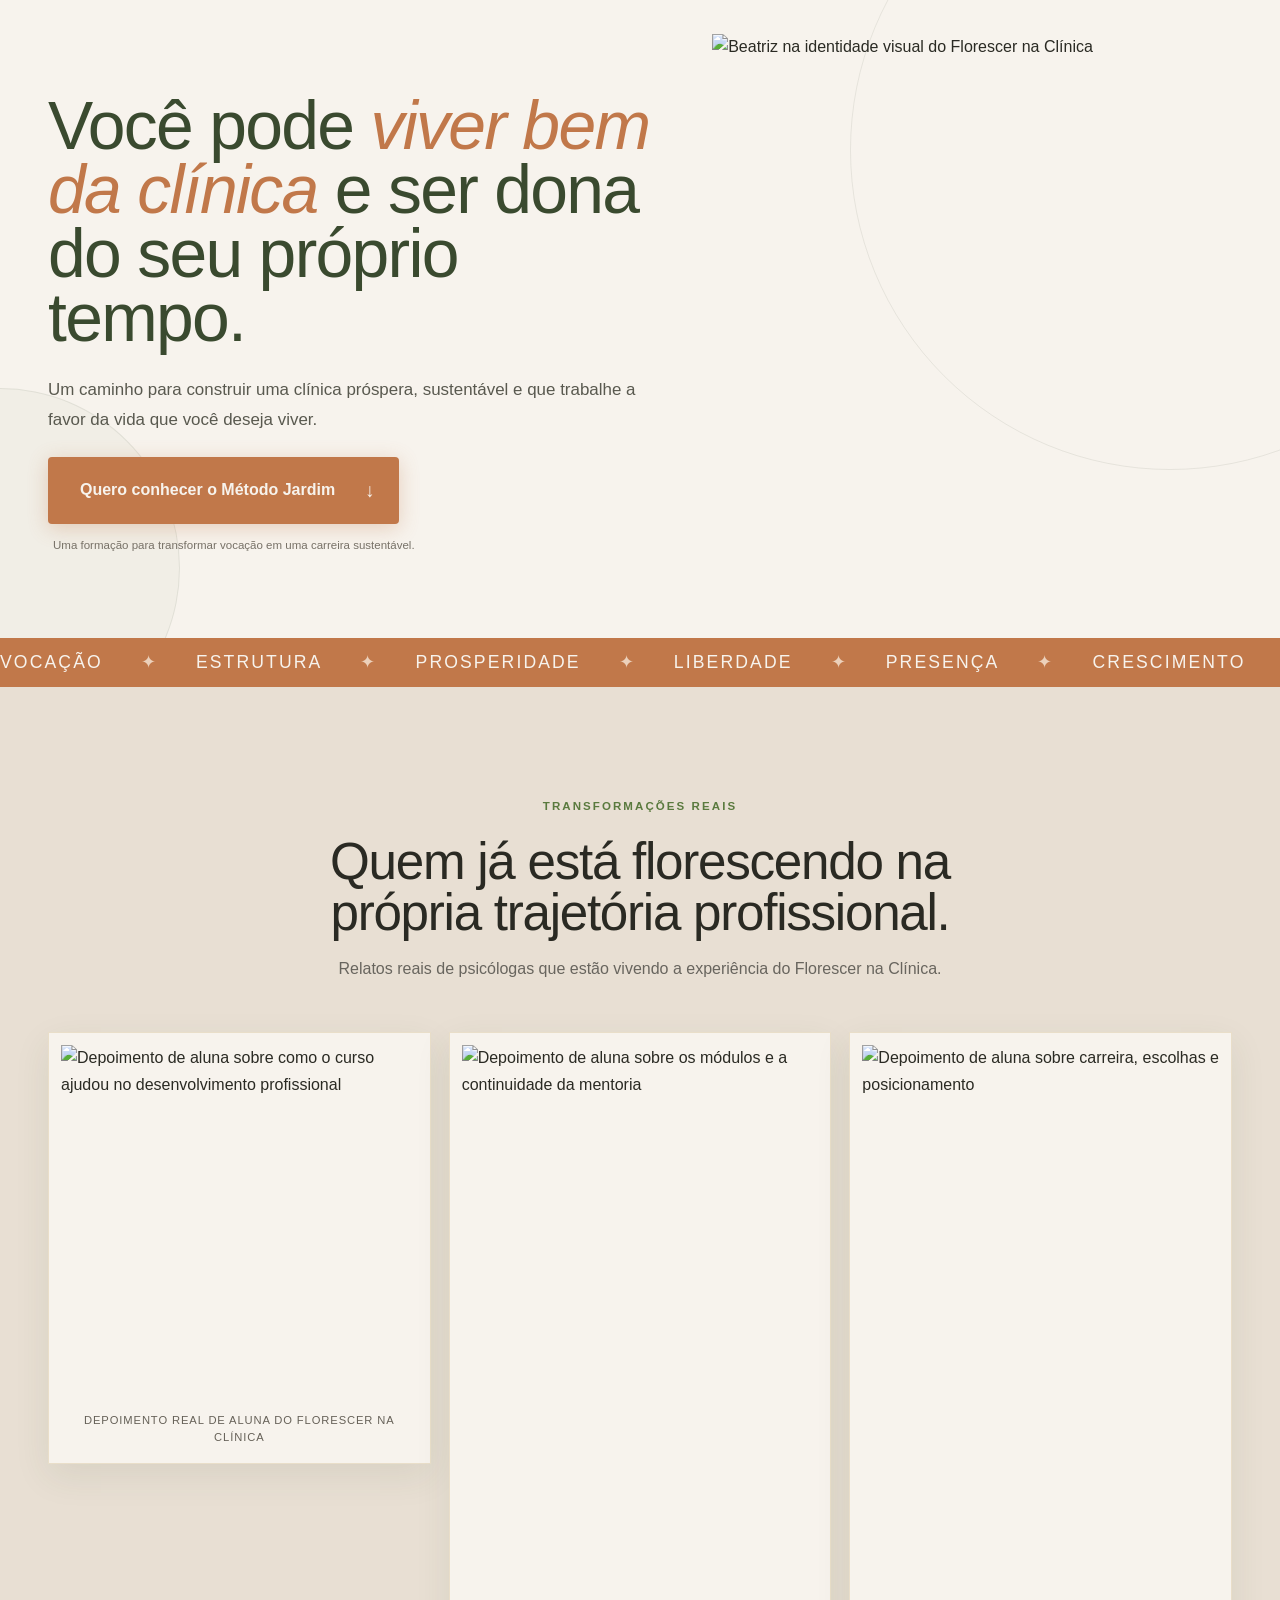
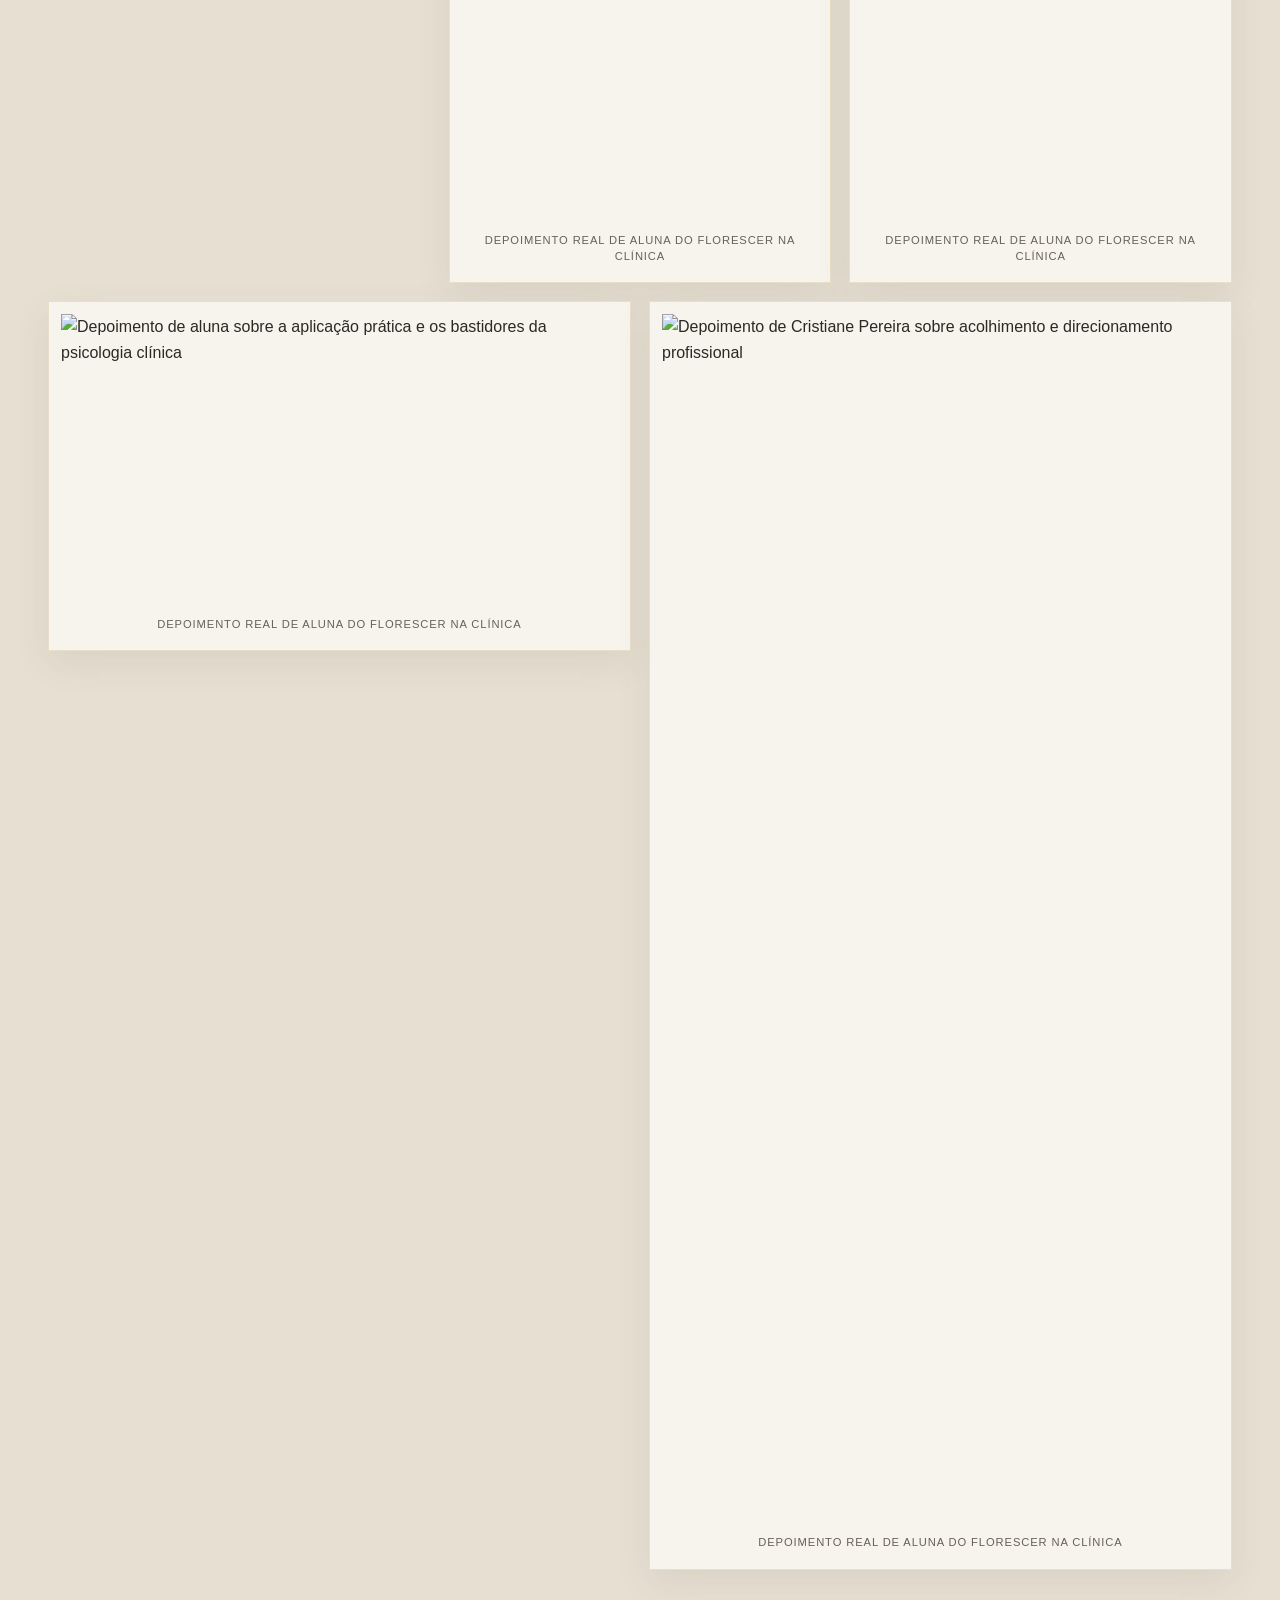
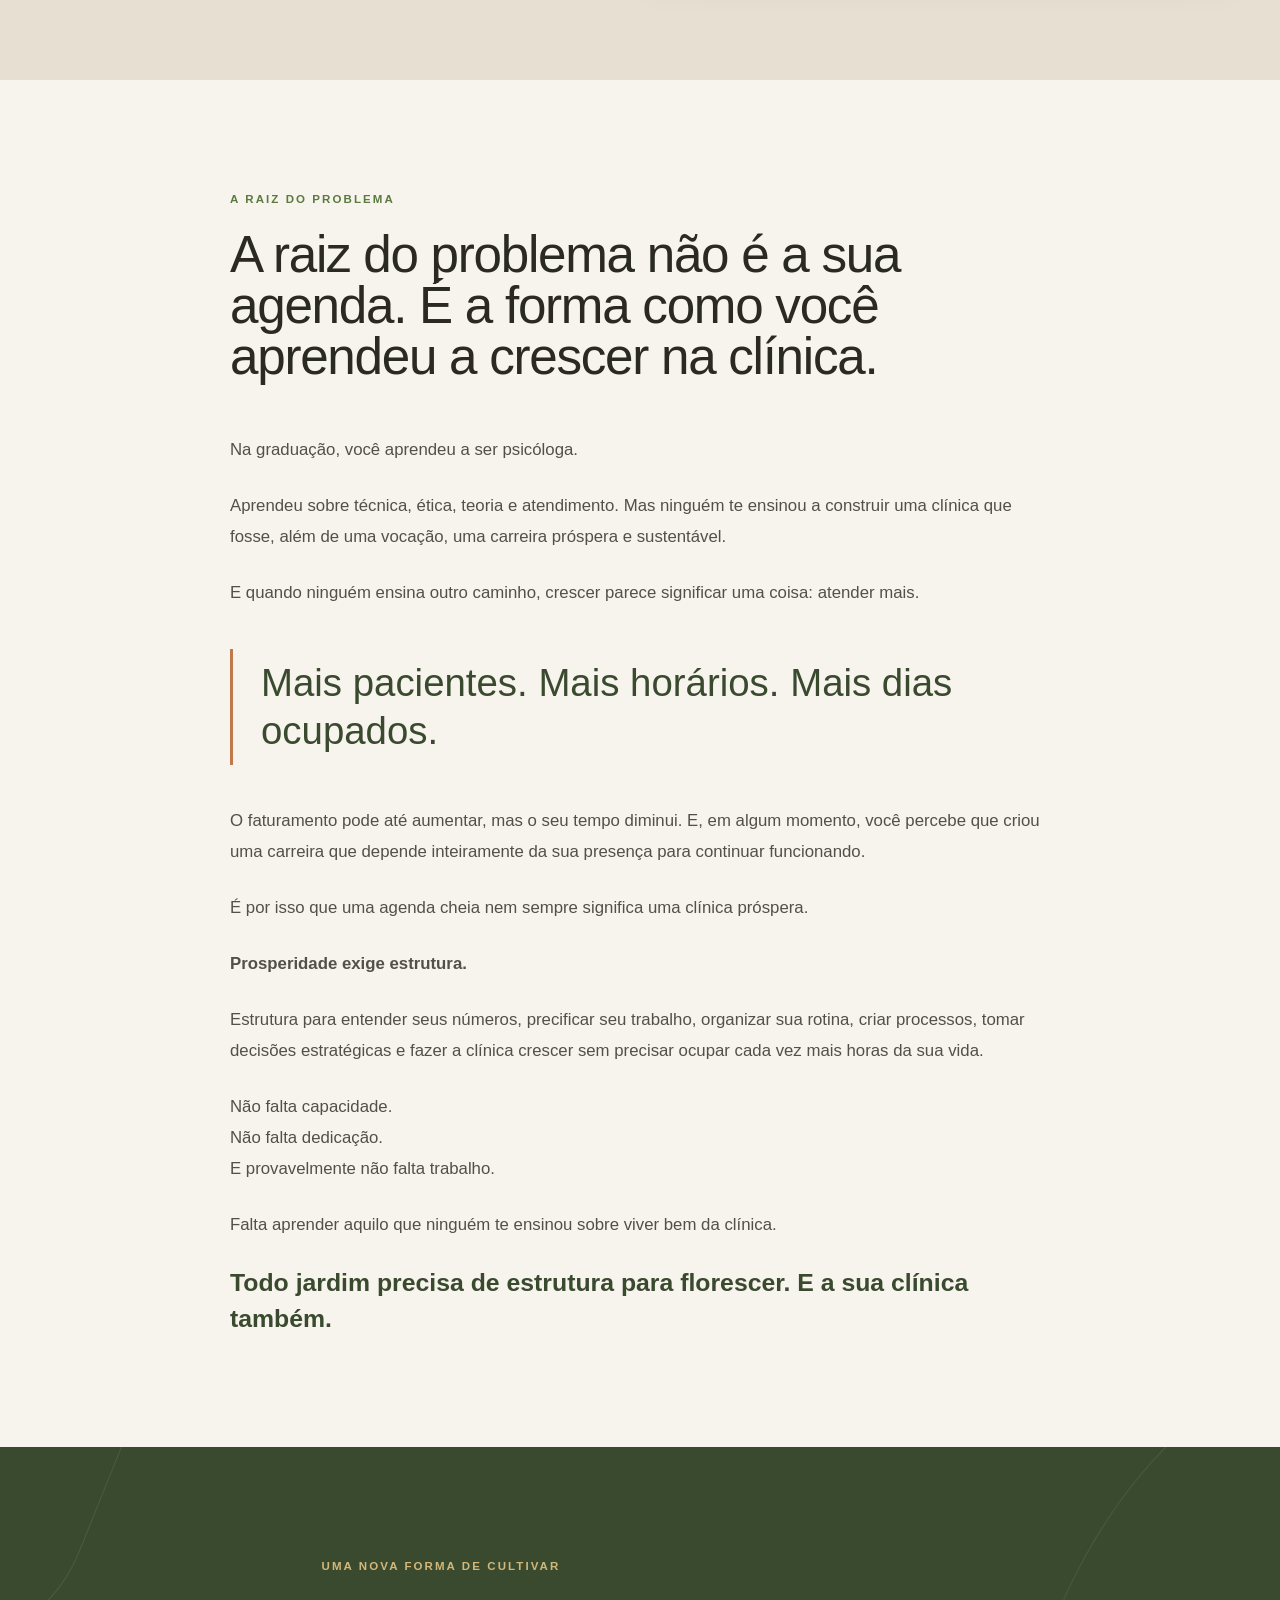
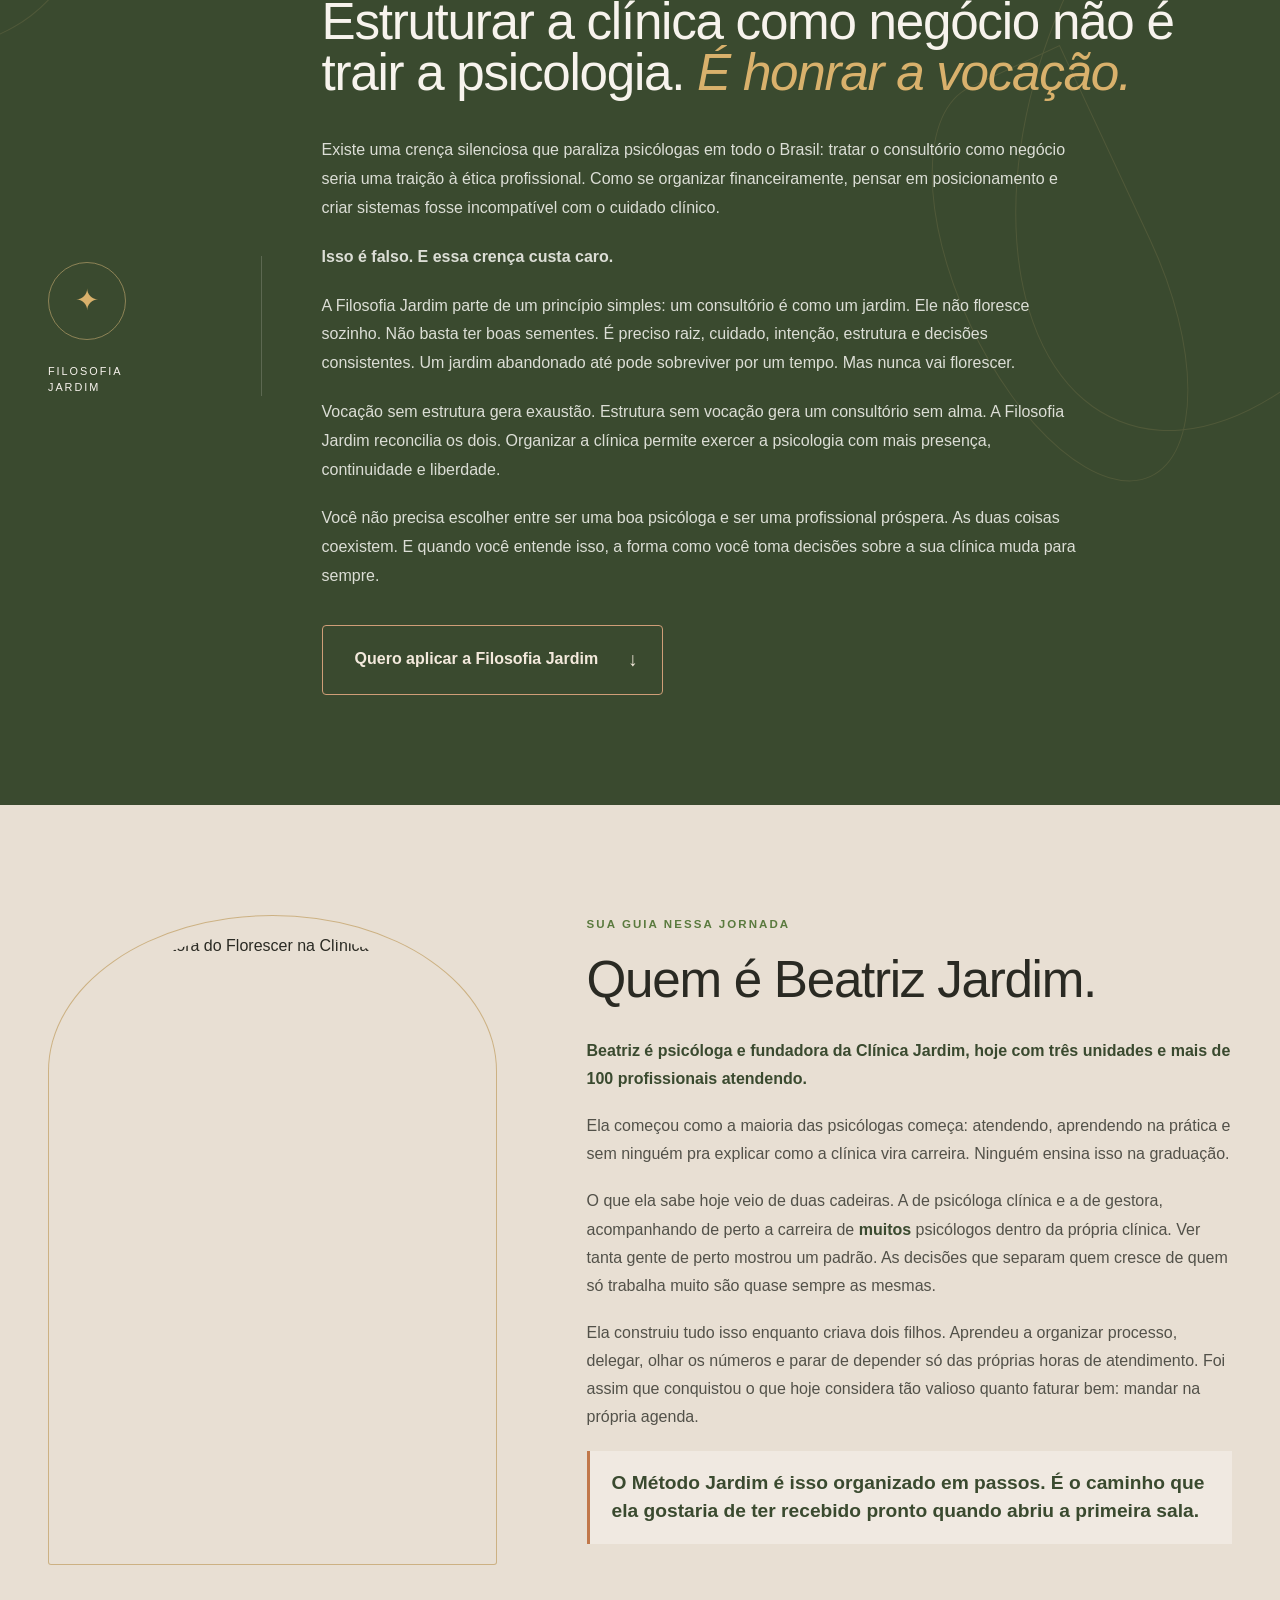
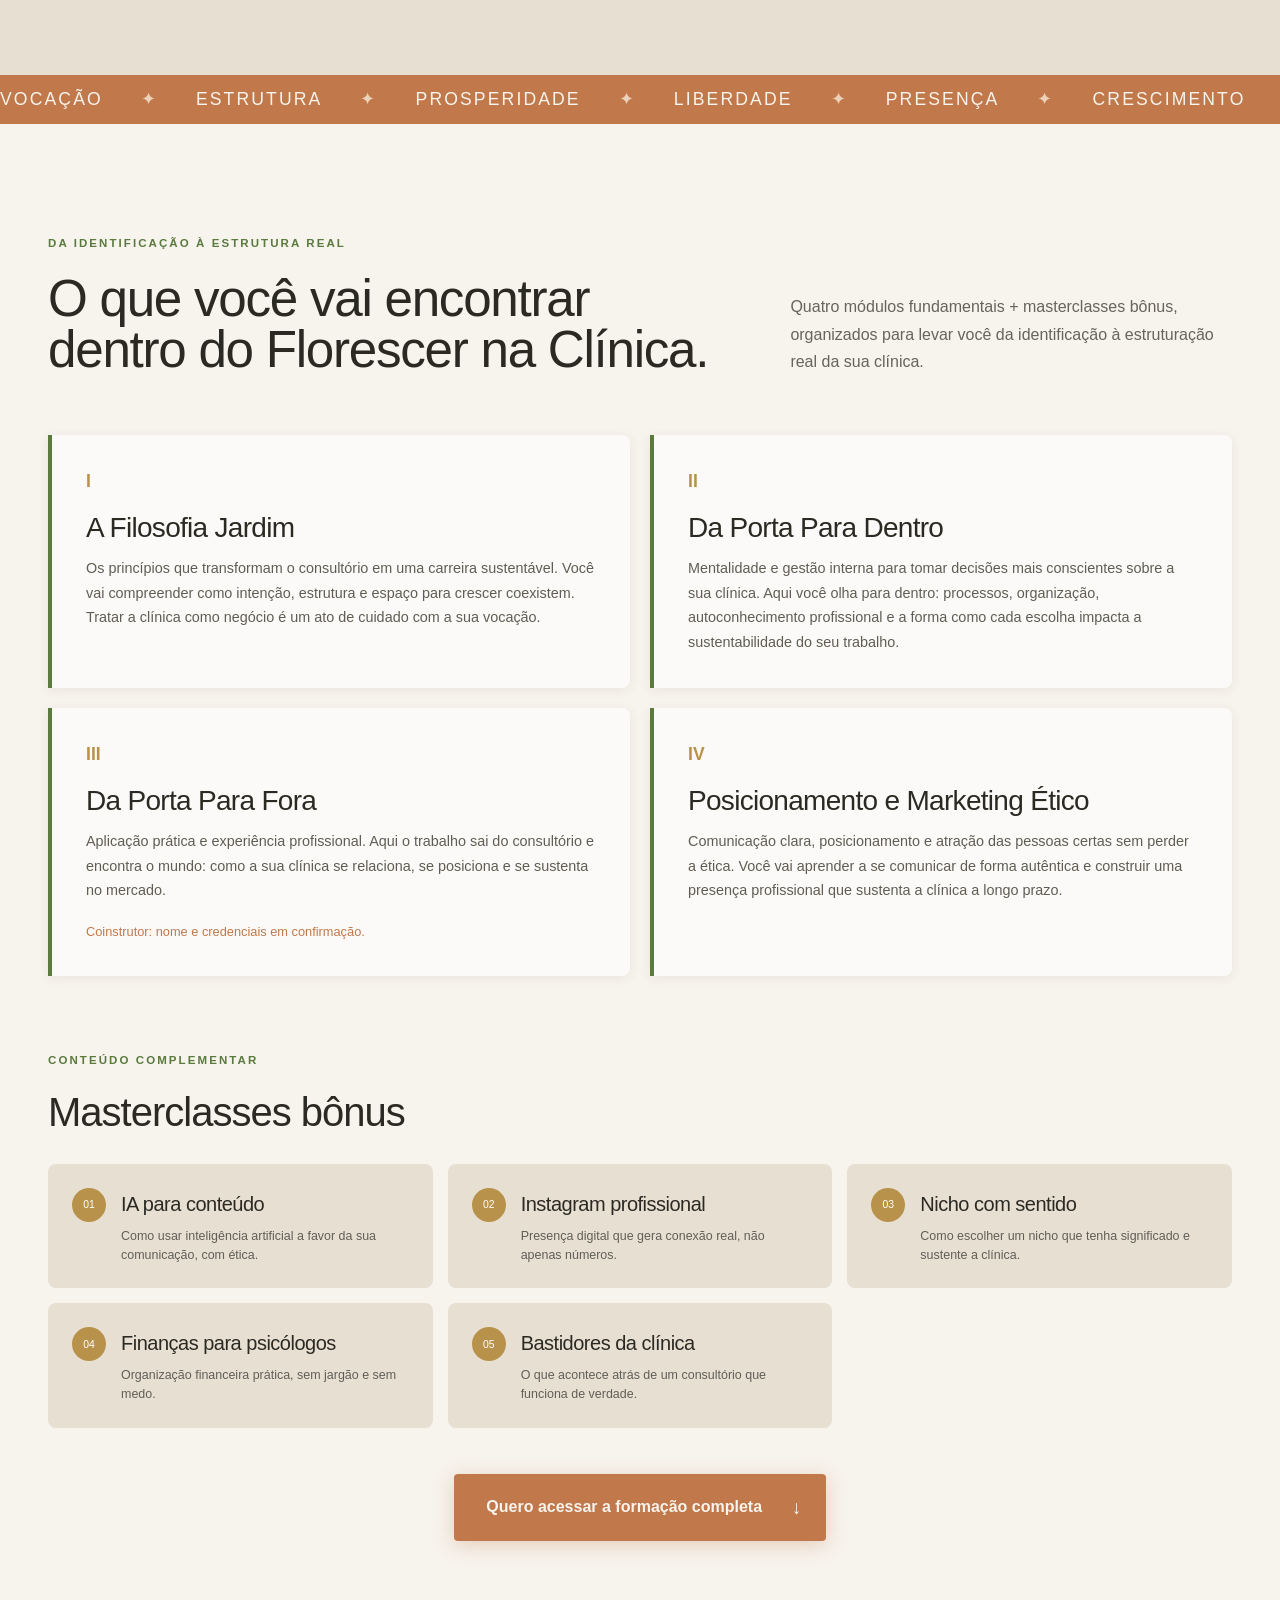
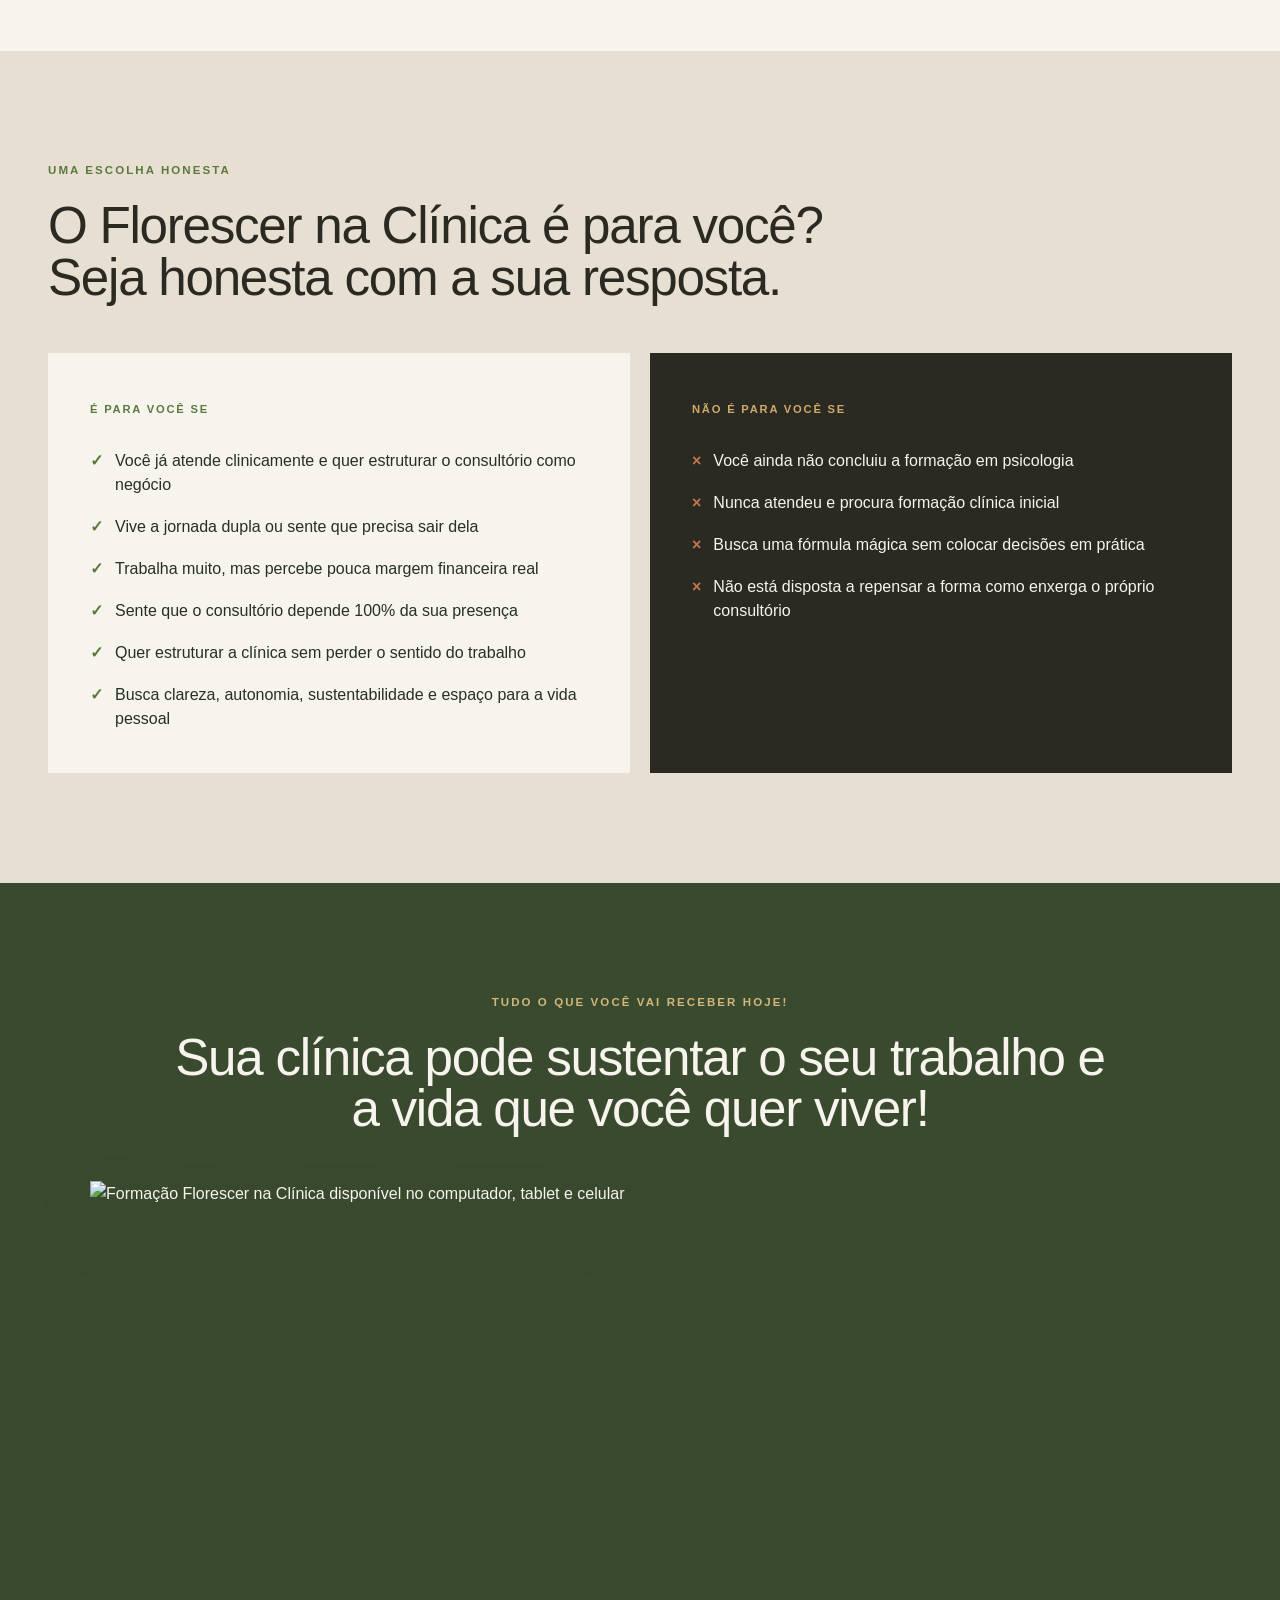
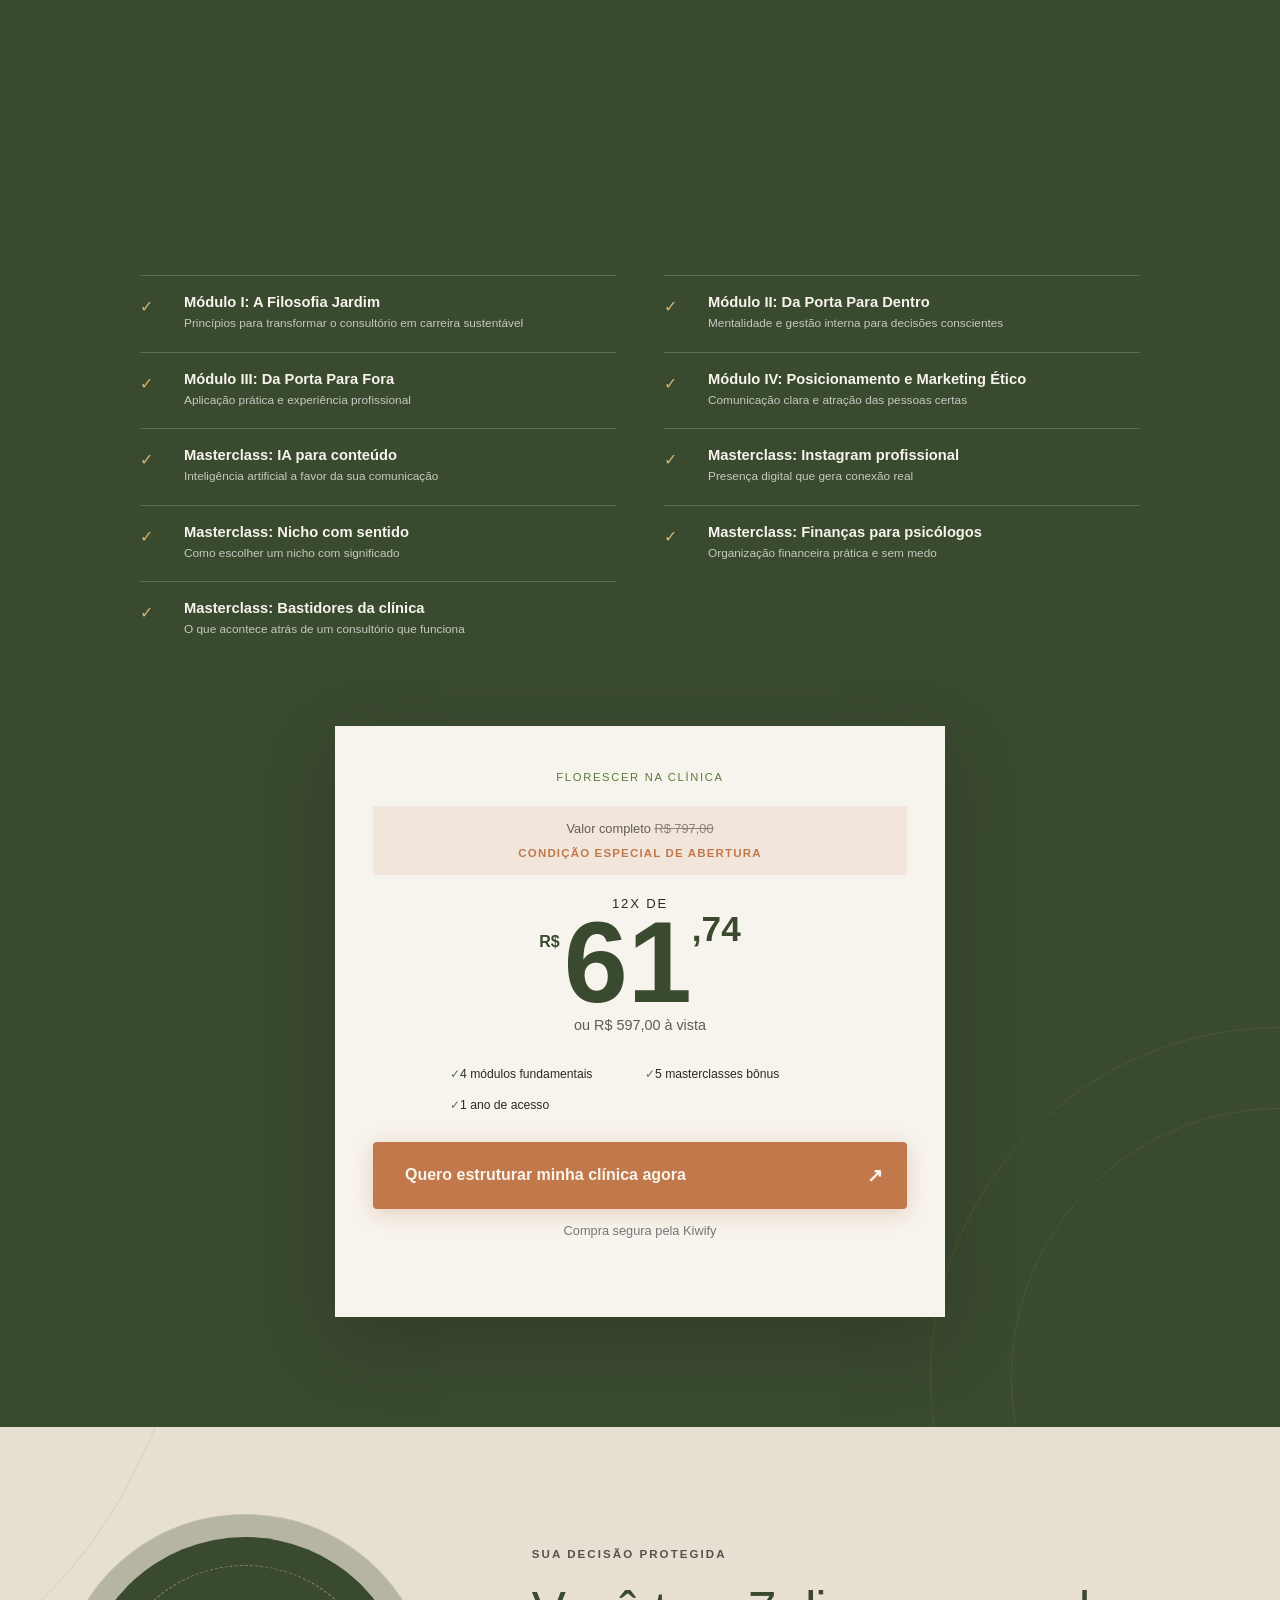
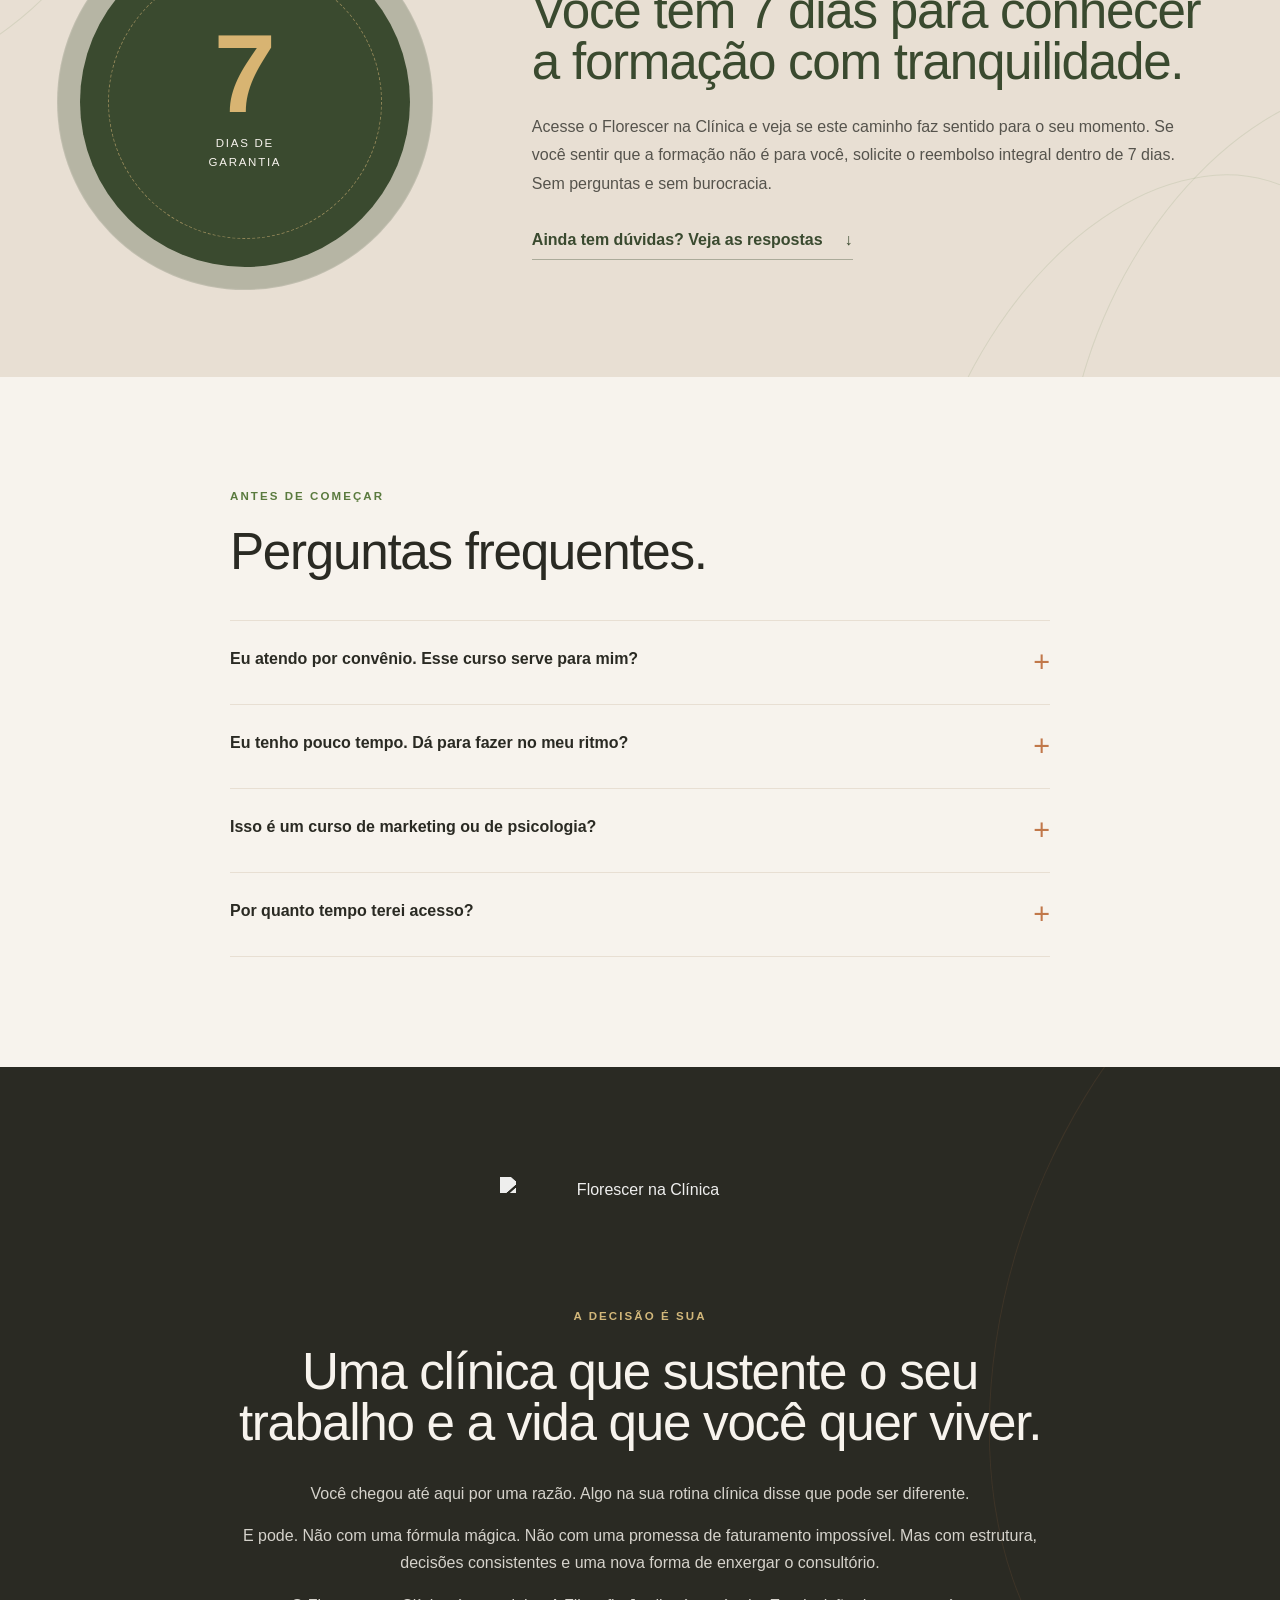
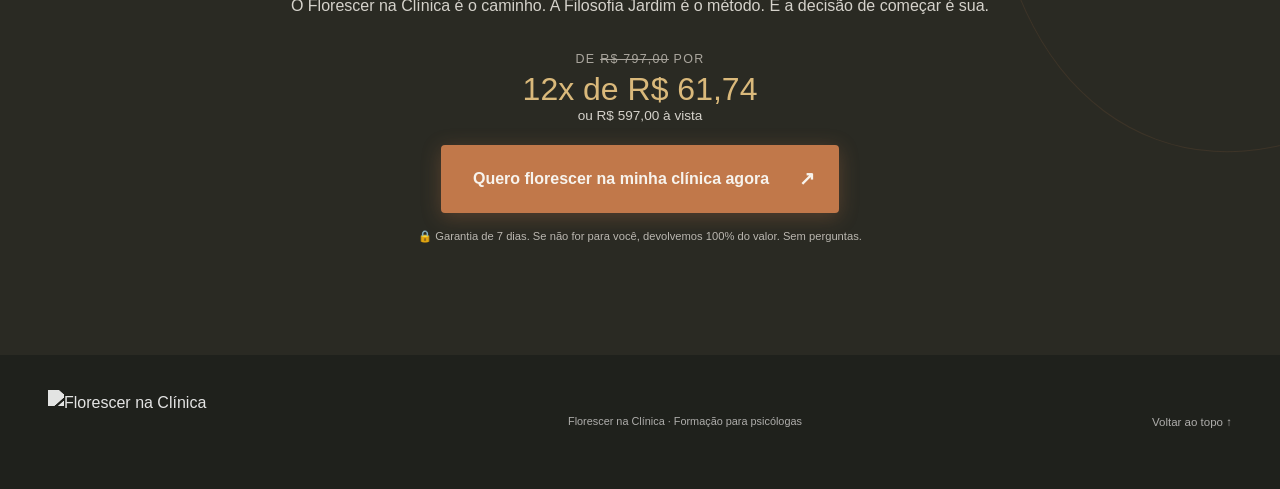
==== commit 8705814f: "Optimize sales page performance" ====
--- a/deploy/florescer-na-clinica/index.html
+++ b/deploy/florescer-na-clinica/index.html
@@ -1,17 +1,17 @@
-<!DOCTYPE html><html lang="pt-BR"><head><meta charSet="utf-8"/><meta name="viewport" content="width=device-width, initial-scale=1"/><link rel="preload" as="image" href="/florescer-na-clinica/beatriz-jardim-hero.png"/><link rel="preload" as="image" href="/florescer-na-clinica/beatriz-jardim-mentora.jpeg"/><link rel="preload" as="image" href="/florescer-na-clinica/florescer-logo-centralizado.svg"/><style data-inline-source="/assets/index-_lccg64x.css">/*! tailwindcss v4.2.1 | MIT License | https://tailwindcss.com */
-@layer properties{@supports (((-webkit-hyphens:none)) and (not (margin-trim:inline))) or ((-moz-orient:inline) and (not (color:rgb(from red r g b)))){*,:before,:after,::backdrop{--tw-rotate-x:initial;--tw-rotate-y:initial;--tw-rotate-z:initial;--tw-skew-x:initial;--tw-skew-y:initial;--tw-blur:initial;--tw-brightness:initial;--tw-contrast:initial;--tw-grayscale:initial;--tw-hue-rotate:initial;--tw-invert:initial;--tw-opacity:initial;--tw-saturate:initial;--tw-sepia:initial;--tw-drop-shadow:initial;--tw-drop-shadow-color:initial;--tw-drop-shadow-alpha:100%;--tw-drop-shadow-size:initial}}}@layer theme{:root,:host{--font-sans:ui-sans-serif, system-ui, sans-serif, "Apple Color Emoji", "Segoe UI Emoji", "Segoe UI Symbol", "Noto Color Emoji";--font-mono:ui-monospace, SFMono-Regular, Menlo, Monaco, Consolas, "Liberation Mono", "Courier New", monospace;--spacing:.25rem;--default-font-family:var(--font-sans);--default-mono-font-family:var(--font-mono)}}@layer base{*,:after,:before,::backdrop{box-sizing:border-box;border:0 solid;margin:0;padding:0}::file-selector-button{box-sizing:border-box;border:0 solid;margin:0;padding:0}html,:host{-webkit-text-size-adjust:100%;tab-size:4;line-height:1.5;font-family:var(--default-font-family,ui-sans-serif, system-ui, sans-serif, "Apple Color Emoji", "Segoe UI Emoji", "Segoe UI Symbol", "Noto Color Emoji");font-feature-settings:var(--default-font-feature-settings,normal);font-variation-settings:var(--default-font-variation-settings,normal);-webkit-tap-highlight-color:transparent}hr{height:0;color:inherit;border-top-width:1px}abbr:where([title]){-webkit-text-decoration:underline dotted;text-decoration:underline dotted}h1,h2,h3,h4,h5,h6{font-size:inherit;font-weight:inherit}a{color:inherit;-webkit-text-decoration:inherit;-webkit-text-decoration:inherit;-webkit-text-decoration:inherit;-webkit-text-decoration:inherit;text-decoration:inherit}b,strong{font-weight:bolder}code,kbd,samp,pre{font-family:var(--default-mono-font-family,ui-monospace, SFMono-Regular, Menlo, Monaco, Consolas, "Liberation Mono", "Courier New", monospace);font-feature-settings:var(--default-mono-font-feature-settings,normal);font-variation-settings:var(--default-mono-font-variation-settings,normal);font-size:1em}small{font-size:80%}sub,sup{vertical-align:baseline;font-size:75%;line-height:0;position:relative}sub{bottom:-.25em}sup{top:-.5em}table{text-indent:0;border-color:inherit;border-collapse:collapse}:-moz-focusring{outline:auto}progress{vertical-align:baseline}summary{display:list-item}ol,ul,menu{list-style:none}img,svg,video,canvas,audio,iframe,embed,object{vertical-align:middle;display:block}img,video{max-width:100%;height:auto}button,input,select,optgroup,textarea{font:inherit;font-feature-settings:inherit;font-variation-settings:inherit;letter-spacing:inherit;color:inherit;opacity:1;background-color:#0000;border-radius:0}::file-selector-button{font:inherit;font-feature-settings:inherit;font-variation-settings:inherit;letter-spacing:inherit;color:inherit;opacity:1;background-color:#0000;border-radius:0}:where(select:is([multiple],[size])) optgroup{font-weight:bolder}:where(select:is([multiple],[size])) optgroup option{padding-inline-start:20px}::file-selector-button{margin-inline-end:4px}::placeholder{opacity:1}@supports (not ((-webkit-appearance:-apple-pay-button))) or (contain-intrinsic-size:1px){::placeholder{color:currentColor}@supports (color:color-mix(in lab, red, red)){::placeholder{color:color-mix(in oklab, currentcolor 50%, transparent)}}}textarea{resize:vertical}::-webkit-search-decoration{-webkit-appearance:none}::-webkit-date-and-time-value{min-height:1lh;text-align:inherit}::-webkit-datetime-edit{display:inline-flex}::-webkit-datetime-edit-fields-wrapper{padding:0}::-webkit-datetime-edit{padding-block:0}::-webkit-datetime-edit-year-field{padding-block:0}::-webkit-datetime-edit-month-field{padding-block:0}::-webkit-datetime-edit-day-field{padding-block:0}::-webkit-datetime-edit-hour-field{padding-block:0}::-webkit-datetime-edit-minute-field{padding-block:0}::-webkit-datetime-edit-second-field{padding-block:0}::-webkit-datetime-edit-millisecond-field{padding-block:0}::-webkit-datetime-edit-meridiem-field{padding-block:0}::-webkit-calendar-picker-indicator{line-height:1}:-moz-ui-invalid{box-shadow:none}button,input:where([type=button],[type=reset],[type=submit]){appearance:button}::file-selector-button{appearance:button}::-webkit-inner-spin-button{height:auto}::-webkit-outer-spin-button{height:auto}[hidden]:where(:not([hidden=until-found])){display:none!important}}@layer components;@layer utilities{.visible{visibility:visible}.sr-only{clip-path:inset(50%);white-space:nowrap;border-width:0;width:1px;height:1px;margin:-1px;padding:0;position:absolute;overflow:hidden}.static{position:static}.start{inset-inline-start:var(--spacing)}.end{inset-inline-end:var(--spacing)}.flex{display:flex}.hidden{display:none}.table{display:table}.transform{transform:var(--tw-rotate-x,) var(--tw-rotate-y,) var(--tw-rotate-z,) var(--tw-skew-x,) var(--tw-skew-y,)}.resize{resize:both}.blur{--tw-blur:blur(8px);filter:var(--tw-blur,) var(--tw-brightness,) var(--tw-contrast,) var(--tw-grayscale,) var(--tw-hue-rotate,) var(--tw-invert,) var(--tw-saturate,) var(--tw-sepia,) var(--tw-drop-shadow,)}}:root{--cream:#f6f1e6;--paper:#fbf9f3;--sand:#e8d5b8;--olive:#697654;--olive-dark:#273024;--olive-mid:#4f5d40;--gold:#c79a50;--ink:#273024;--muted:#6c6e65;--line:#39442e29}.sr-only{clip:rect(0,0,0,0);white-space:nowrap;border:0;width:1px;height:1px;margin:-1px;padding:0;position:absolute;overflow:hidden}*{box-sizing:border-box}html{scroll-behavior:smooth}body{background:var(--paper);color:var(--ink);font-family:var(--font-sans),sans-serif;margin:0;font-size:16px;line-height:1.65}a{color:inherit;text-decoration:none}button{font:inherit}.wrap{width:min(1180px,100% - 48px);margin-inline:auto}.narrow{width:min(780px,100% - 48px);margin-inline:auto}.section{padding:110px 0;position:relative;overflow:hidden}.eyebrow{text-transform:uppercase;letter-spacing:.18em;color:var(--olive);margin:0 0 20px;font-size:.72rem;font-weight:700}.eyebrow.light{color:#d9c99f}.center{text-align:center}h1,h2,h3{font-family:var(--font-display),Georgia,serif;letter-spacing:-.025em;margin:0;font-weight:500}h1{font-size:clamp(3.2rem,6.4vw,6.9rem);line-height:.88}h2{font-size:clamp(2.6rem,4.6vw,5.2rem);line-height:.98}h3{font-size:1.7rem;line-height:1.1}.button{text-transform:uppercase;letter-spacing:.08em;border-radius:4px;justify-content:center;align-items:center;gap:28px;padding:17px 25px;font-size:.82rem;font-weight:700;transition:all .2s;display:inline-flex}.button:hover{transform:translateY(-2px)}.button-primary{background:var(--olive-dark);color:#fff;box-shadow:0 12px 32px #27302429}.button-gold{background:var(--gold);color:#1f291c}.full{width:100%}.hero{background:linear-gradient(90deg,#f9f7f1 0%,#f2dfc7 58%,#fbfaf6 100%);min-height:100svh;position:relative;overflow:hidden}.nav{z-index:3;justify-content:space-between;align-items:center;height:92px;display:flex;position:relative}.brand{font:500 1.6rem var(--font-display),serif;color:var(--olive-mid);align-items:center;gap:10px;display:flex}.brand i{font-size:.65rem;line-height:.7;font-family:var(--font-sans);text-transform:uppercase;letter-spacing:.18em;font-style:normal;display:block}.brand-tree{color:var(--olive);font-size:2rem}.nav-cta{text-transform:uppercase;letter-spacing:.12em;border-bottom:1px solid;padding-bottom:4px;font-size:.75rem}.hero-grid{z-index:1;grid-template-columns:1.08fr .92fr;align-items:center;min-height:calc(100svh - 142px);display:grid;position:relative}.hero-copy{z-index:2;padding:60px 0 110px;position:relative}.hero-copy h1{max-width:900px;color:var(--olive-mid)}.hero-sub{color:#4f554b;max-width:580px;margin:32px 0;font-size:1.08rem}.microcopy{color:#77796f;margin:14px 0 0;font-size:.74rem}.hero-portrait{clip-path:ellipse(48% 50% at 52% 52%);filter:saturate(.82)contrast(.96);background-image:url(/florescer-na-clinica/beatriz-referencia.png);background-position:51% 22%;background-repeat:no-repeat;background-size:245%;align-self:end;height:85%;min-height:620px;position:relative}.hero-portrait:after{content:"";background:linear-gradient(90deg,#f2dfc752,#0000 30%);position:absolute;inset:0}.hero-portrait span,.about-photo span{letter-spacing:.1em;text-transform:uppercase;background:#ffffffc7;border-radius:2px;padding:5px 8px;font-size:.62rem;position:absolute;bottom:12px;right:12px}.hero-note{background:var(--olive-dark);color:#e9dfc7;text-align:center;letter-spacing:.14em;text-transform:uppercase;z-index:2;padding:14px;font-size:.72rem;position:absolute;bottom:0;left:0;right:0}.pain{background:var(--paper)}.pain h2{text-align:center;margin-bottom:52px}.prose{font-family:var(--font-display),serif;color:#484d43;font-size:1.45rem;line-height:1.55}.prose p{margin:0 0 26px}.pullquote{border-left:2px solid var(--gold);color:var(--olive-mid);padding:8px 0 8px 30px;font-size:1.85rem}.philosophy{background:var(--olive-dark);color:#eef0e7}.philosophy-grid{grid-template-columns:.85fr 1.15fr;align-items:center;gap:90px;display:grid}.philosophy h2{color:#e8dfc9;margin-bottom:34px}.philosophy p:not(.eyebrow){color:#c9cec2;max-width:680px}.garden-art{background:radial-gradient(circle at 50% 18%,#c9a0553d,#0000 27%),linear-gradient(#536048,#30392c);border:1px solid #ffffff21;border-radius:260px 260px 18px 18px;min-height:520px;position:relative;overflow:hidden}.stem{background:#c9a860;width:2px;height:68%;position:absolute;bottom:0;left:50%;transform:rotate(-5deg)}.leaf{background:#82906e;border-radius:100% 0;width:110px;height:55px;position:absolute}.leaf-one{top:45%;left:30%;transform:rotate(10deg)}.leaf-two{top:30%;right:25%;transform:scaleX(-1)rotate(15deg)}.sun{border:1px solid #c9a860;border-radius:50%;width:90px;height:90px;position:absolute;top:13%;left:calc(50% - 45px)}.text-link{color:#e0c487;border-bottom:1px solid #e0c48773;gap:20px;margin-top:18px;padding-bottom:5px;display:inline-flex}.about{background:var(--cream)}.about-grid{grid-template-columns:.9fr 1.1fr;align-items:center;gap:90px;display:grid}.about-photo{background-image:url(/florescer-na-clinica/beatriz-referencia.png);background-position:51% 21%;background-size:250%;border-radius:48% 48% 8px 8px;height:680px;position:relative}.about h2{margin-bottom:28px}.lead{font:500 1.55rem/1.45 var(--font-display),serif;color:var(--olive-mid)}.pending{border:1px solid var(--line);background:#ffffff73;gap:16px;margin-top:32px;padding:18px;display:flex}.pending p{margin:0;font-size:.82rem}.pending span{color:var(--gold)}.curriculum{background:var(--sand)}.section-heading{grid-template-columns:1.35fr .65fr;align-items:end;gap:80px;margin-bottom:55px;display:grid}.section-heading>p{color:#5c5d55}.module-list{border-top:1px solid #27302438}.module{border-bottom:1px solid #27302438;grid-template-columns:80px 1fr 50px;align-items:center;gap:20px;padding:30px 4px;display:grid}.module-number{font:500 1.6rem var(--font-display),serif;color:var(--olive)}.module p{color:#56594f;max-width:780px;margin:6px 0 0}.module-arrow{text-align:right;color:var(--olive);font-size:1.5rem}.proof{background:var(--paper)}.proof h2{margin-bottom:18px}.proof-intro{text-align:center;max-width:640px;color:var(--muted);margin:0 auto 48px}.proof-grid{grid-template-columns:repeat(3,1fr);gap:18px;display:grid}.proof-card{background:var(--cream);border:1px solid var(--line);flex-direction:column;min-height:280px;padding:30px;display:flex}.quote{font:500 4rem/1 var(--font-display);color:var(--gold)}.proof-lines{gap:10px;margin:12px 0 42px;display:grid}.proof-lines i{background:#ded9cd;border-radius:10px;height:8px}.proof-lines i:nth-child(2){width:86%}.proof-lines i:nth-child(3){width:63%}.proof-person{align-items:center;gap:12px;margin-top:auto;display:flex}.proof-person>span{background:#c9c7bb;border-radius:50%;width:38px;height:38px}.proof-person p{margin:0;font-size:.7rem;line-height:1.45}.video-placeholder{background:var(--olive-mid);color:#fff;justify-content:center;align-items:center;gap:18px;min-height:150px;margin-top:18px;padding:28px;display:flex}.video-placeholder p{color:#d5d8d0;margin:2px 0}.play{width:48px;height:48px;color:var(--olive-dark);background:#d4b36f;border-radius:50%;place-items:center;display:grid}.audience{background:var(--olive-dark);color:#eef0e7}.audience h2{max-width:800px;margin:0 auto 50px}.audience-grid{grid-template-columns:1fr 1fr;gap:20px;display:grid}.audience-grid article{color:var(--ink);background:#f2ead9;padding:42px}.audience-grid article.muted{color:#eff0e8;background:#374033;border:1px solid #ffffff1f}.audience-mark{text-transform:uppercase;letter-spacing:.12em;border:1px solid;border-radius:99px;margin-bottom:24px;padding:4px 9px;font-size:.65rem;display:inline-block}.audience-grid ul,.included{gap:15px;margin:28px 0 0;padding:0;list-style:none;display:grid}.audience-grid li,.included li{align-items:flex-start;gap:12px;display:flex}.check{color:#75875a;font-weight:800}.x{color:#c9a860;font-size:1.3rem;line-height:1}.offer{background:#eee1cc}.offer-grid{grid-template-columns:1fr .75fr;align-items:center;gap:90px;display:grid}.offer h2{color:var(--olive-mid)}.offer-lead{font:500 1.35rem/1.5 var(--font-display);max-width:620px}.included{grid-template-columns:1fr 1fr}.price-card{background:var(--paper);z-index:1;padding:44px;position:relative;box-shadow:0 30px 70px #493f2b21}.price-label{text-transform:uppercase;letter-spacing:.16em;font-size:.68rem}.price,.price-visual{color:var(--olive-dark);align-items:flex-start;margin:12px 0;display:flex}.price strong{font:500 6rem/.8 var(--font-display)}.price small{font-weight:700}.price-card>p:not(.price-label){color:var(--muted);font-size:.78rem}.safe-note{text-align:center;color:#777;margin-top:13px;font-size:.66rem}.faq{background:var(--paper)}.faq h2{margin-bottom:45px}.faq-list{border-top:1px solid var(--line)}.faq-item{border-bottom:1px solid var(--line)}.faq-item button{width:100%;color:var(--ink);text-align:left;cursor:pointer;background:0 0;border:0;justify-content:space-between;align-items:center;padding:25px 0;font-weight:600;display:flex}.faq-item button span:last-child{font:400 1.8rem var(--font-display);color:var(--olive)}.faq-answer p{color:var(--muted);margin:-4px 50px 25px 0}.final-cta{background:var(--olive-mid);color:#f4f0e5;padding:120px 0}.final-cta h2{max-width:950px;margin:0 auto 28px}.final-cta p:not(.eyebrow){color:#d8ddd1;max-width:630px;margin:0 auto 32px}.final-flower{color:#ffffff09;font-size:24rem;line-height:1;position:absolute;top:-50px;right:-40px}footer{color:#cdd0c6;background:#20271e;padding:38px 0}footer .wrap{justify-content:space-between;align-items:center;gap:30px;display:flex}footer p,footer a:last-child{font-size:.72rem}.footer-brand{color:#d7c69b}@media (width<=900px){.section{padding:82px 0}.hero-grid,.philosophy-grid,.about-grid,.offer-grid{grid-template-columns:1fr}.hero-copy{padding:55px 0 10px}.hero-portrait{clip-path:ellipse(43% 50% at 50% 52%);background-size:210%;width:100%;min-height:560px}.philosophy-grid,.about-grid,.offer-grid{gap:50px}.garden-art{min-height:440px}.about-photo{background-size:220%;height:580px}.section-heading{grid-template-columns:1fr;gap:20px}.proof-grid,.audience-grid,.offer-grid{grid-template-columns:1fr}.price-card{width:100%;max-width:560px;margin:auto}}@media (width<=620px){.wrap,.narrow{width:min(100% - 30px,1180px)}.section{padding:68px 0}.nav{height:74px}.nav-cta{display:none}.hero-grid{min-height:calc(100svh - 120px)}.hero-copy{padding-top:45px}.hero-sub{font-size:.98rem}.button{gap:15px;width:100%;padding-inline:16px}.hero-portrait{background-position:51% 20%;background-size:245%;min-height:430px}.hero-note{padding:10px 15px;font-size:.58rem}.prose{font-size:1.23rem}.pullquote{font-size:1.5rem}.garden-art{min-height:350px}.about-photo{background-size:250%;height:470px}.module{grid-template-columns:48px 1fr}.module-arrow{display:none}.module h3{font-size:1.4rem}.audience-grid article,.price-card{padding:28px 22px}.included{grid-template-columns:1fr}.price strong{font-size:5rem}footer .wrap{text-align:center;flex-direction:column}.final-cta{padding:85px 0}}@media (prefers-reduced-motion:reduce){html{scroll-behavior:auto}*,:before,:after{transition-duration:.01ms!important;animation-duration:.01ms!important}}:focus-visible{outline:3px solid var(--gold);outline-offset:4px}@property --tw-rotate-x{syntax:"*";inherits:false}@property --tw-rotate-y{syntax:"*";inherits:false}@property --tw-rotate-z{syntax:"*";inherits:false}@property --tw-skew-x{syntax:"*";inherits:false}@property --tw-skew-y{syntax:"*";inherits:false}@property --tw-blur{syntax:"*";inherits:false}@property --tw-brightness{syntax:"*";inherits:false}@property --tw-contrast{syntax:"*";inherits:false}@property --tw-grayscale{syntax:"*";inherits:false}@property --tw-hue-rotate{syntax:"*";inherits:false}@property --tw-invert{syntax:"*";inherits:false}@property --tw-opacity{syntax:"*";inherits:false}@property --tw-saturate{syntax:"*";inherits:false}@property --tw-sepia{syntax:"*";inherits:false}@property --tw-drop-shadow{syntax:"*";inherits:false}@property --tw-drop-shadow-color{syntax:"*";inherits:false}@property --tw-drop-shadow-alpha{syntax:"<percentage>";inherits:false;initial-value:100%}@property --tw-drop-shadow-size{syntax:"*";inherits:false}.nova-page{--olive:#3a4a2f;--leaf:#5a7a3e;--terracotta:#c1784a;--cream:#f7f3ed;--earth:#2a2a23;--beige:#e8dfd3;--gold:#b8924a;background:var(--cream);color:var(--earth);font-family:var(--font-sans),sans-serif;overflow:hidden}.nova-page *{box-sizing:border-box}.nova-page h1,.nova-page h2,.nova-page h3,.nova-page h4{font-family:var(--font-display),serif;letter-spacing:-.025em;margin:0;font-weight:500}.nova-page h1{font-size:clamp(3.2rem,5.3vw,5.6rem);line-height:.94}.nova-page h2{font-size:clamp(2.5rem,4vw,4.6rem);line-height:1}.nova-page h3{font-size:1.75rem;line-height:1.1}.nova-page p{margin:0}.nova-container{width:min(1200px,100% - 96px);margin-inline:auto}.nova-reading{width:min(820px,100% - 48px);margin-inline:auto}.nova-section{padding:110px 0;position:relative}.nova-kicker{text-transform:uppercase;letter-spacing:.18em;color:var(--leaf);font-weight:700;margin-bottom:20px!important;font-size:.72rem!important}.nova-kicker.light{color:#d2b77a}.nova-button{background:var(--terracotta);color:var(--cream);border-radius:4px;justify-content:space-between;align-items:center;gap:30px;padding:18px 24px 18px 32px;font-size:1rem;font-weight:700;transition:transform .3s,box-shadow .3s,background .3s;display:inline-flex;position:relative;overflow:hidden;box-shadow:0 4px 20px #c1784a4d}.nova-button:before{content:"";background:linear-gradient(110deg,#0000 20%,#ffffff3d 48%,#0000 75%);transition:transform .65s;position:absolute;inset:0;transform:translate(-120%)}.nova-button:hover{background:#ad6840;transform:translateY(-3px);box-shadow:0 12px 34px #c1784a66}.nova-button:hover:before{transform:translate(120%)}.nova-button span,.nova-button b{z-index:1;position:relative}.nova-button b{font-size:1.2rem}.nova-button.secondary{color:#f3e9dc;box-shadow:none;background:0 0;border:1px solid #cf9e78}.nova-button.secondary:hover{background:var(--terracotta)}.nova-hero{background:var(--cream);position:relative;overflow:hidden}.nova-logo{display:block}.nova-logo img{object-fit:contain;width:100%;height:100%;display:block}.nova-hero-grid{grid-template-columns:1.08fr .92fr;align-items:center;gap:54px;padding:34px 0 22px;display:grid}.nova-hero-copy{z-index:2;padding:20px 0;position:relative}.nova-hero-copy h1{max-width:780px;color:var(--olive)}.nova-hero-copy h1 em{color:var(--terracotta);font-weight:500}.nova-lead{color:#59594f;max-width:650px;font-size:1.06rem;line-height:1.75;margin:26px 0 22px!important}.nova-support{color:#777268;font-size:.72rem;margin:12px 0 0 5px!important}.nova-portrait-wrap{justify-content:center;align-items:center;width:100%;display:flex;position:relative}.nova-portrait{object-fit:contain;width:100%;height:auto;display:block}.hero-orbit{border:1px solid #3a4a2f17;border-radius:50%;position:absolute}.orbit-one{width:640px;height:640px;top:-170px;right:-210px}.orbit-two{background:#5a7a3e09;width:360px;height:360px;bottom:-110px;left:-180px}.nova-marquee{background:var(--terracotta);color:var(--cream);padding:14px 0;overflow:hidden}.nova-marquee>div{width:max-content;animation:26s linear infinite marquee;display:flex}.nova-marquee span{font:500 1.1rem var(--font-display),serif;text-transform:uppercase;letter-spacing:.12em;white-space:nowrap;align-items:center;display:flex}.nova-marquee i{color:#ecd1bb;margin:0 38px;font-style:normal}.nova-marquee:hover>div{animation-play-state:paused}@keyframes marquee{to{transform:translate(-50%)}}.nova-pain{background:var(--cream)}.nova-pain h2{margin-bottom:52px}.nova-copy{color:#515149;gap:25px;font-size:1.05rem;line-height:1.85;display:grid}.nova-copy blockquote{font:500 clamp(1.8rem,3vw,2.8rem)/1.25 var(--font-display),serif;color:var(--olive);border-left:3px solid var(--terracotta);margin:15px 0;padding:10px 0 10px 28px}.nova-closing-line{color:var(--olive);font:600 1.55rem/1.45 var(--font-display),serif!important}.nova-philosophy{background:var(--olive);color:var(--cream);overflow:hidden}.philosophy-grid{z-index:2;grid-template-columns:.38fr 1.62fr;gap:60px;display:grid;position:relative}.philosophy-mark{border-right:1px solid #f7f3ed2e;padding-top:6px}.philosophy-mark>span{color:#d9b16c;border:1px solid #dab97b85;border-radius:50%;place-items:center;width:78px;height:78px;font-size:1.8rem;display:grid}.philosophy-mark p{font:.68rem/1.5 var(--font-sans),sans-serif;text-transform:uppercase;letter-spacing:.18em;margin-top:23px}.nova-philosophy h2{max-width:900px;margin-bottom:38px}.nova-philosophy h2 em{color:#d9b16c}.nova-dark-copy{color:#dcded6;gap:20px;max-width:760px;margin-bottom:34px;line-height:1.8;display:grid}.botanical-lines{opacity:.14;position:absolute;inset:0}.botanical-lines i{border:1px solid #d0af72;border-radius:50% 0 50% 50%;width:420px;height:700px;position:absolute;top:-100px;right:-180px;transform:rotate(22deg)}.botanical-lines i:nth-child(2){width:200px;height:430px;top:220px;right:120px;transform:rotate(-25deg)}.botanical-lines i:nth-child(3){width:300px;height:300px;bottom:-120px;left:-210px}.nova-about{background:var(--beige)}.nova-about-grid{grid-template-columns:.82fr 1.18fr;align-items:start;gap:90px;display:grid}.about-image{height:650px;padding:18px;position:sticky;top:24px}.about-image:before{content:"";pointer-events:none;border:1px solid #b8924a94;border-radius:50% 50% 3px 3px/24% 24% 3px 3px;position:absolute;inset:0}.about-image img{object-fit:cover;object-position:center 38%;border-radius:50% 50% 3px 3px/23% 23% 3px 3px;width:100%;height:100%;display:block}.nova-about h2{margin-bottom:32px}.about-copy{color:#525149;gap:19px;font-size:1rem;line-height:1.76;display:grid}.about-copy strong{color:var(--olive)}.about-closing{border-left:3px solid var(--terracotta);font:500 1.2rem/1.5 var(--font-display),serif;background:#f7f3ed8c;padding:18px 22px}.nova-curriculum{background:var(--cream)}.nova-section-head{grid-template-columns:1.2fr .8fr;align-items:end;gap:80px;margin-bottom:60px;display:grid}.nova-section-head>p{color:#66645c;line-height:1.7}.modules-grid{grid-template-columns:1fr 1fr;gap:20px;display:grid}.module-card{border-left:4px solid var(--leaf);background:#ffffff9e;border-radius:0 8px 8px 0;padding:34px;transition:all .3s;box-shadow:0 2px 12px #3a4a2f14}.module-card:hover{border-left-width:7px;transform:translateY(-4px);box-shadow:0 14px 34px #3a4a2f1f}.module-card>span{font:600 1.1rem var(--font-display),serif;color:var(--gold)}.module-card h3{margin:18px 0 12px}.module-card p{color:#5f5d54;font-size:.9rem;line-height:1.7}.module-card small{color:var(--terracotta);margin-top:18px;display:block}.masterclass-head{margin:75px 0 30px}.masterclass-head h3{font-size:2.5rem}.master-grid{grid-template-columns:repeat(3,1fr);gap:15px;display:grid}.master-grid article{background:var(--beige);border-radius:8px;gap:15px;padding:24px;transition:all .3s;display:flex}.master-grid article:hover{background:#ede6dc;transform:translateY(-3px)}.master-grid article>span{background:var(--gold);color:#fff;border-radius:50%;flex:0 0 34px;place-items:center;width:34px;height:34px;font-size:.65rem;display:grid}.master-grid h4{font-size:1.25rem}.master-grid p{color:#605e56;margin-top:6px;font-size:.78rem;line-height:1.5}.center-button{text-align:center;margin-top:46px}.nova-proof{background:var(--beige)}.proof-heading{text-align:center;max-width:780px;margin:0 auto 50px}.proof-heading>p:last-child{color:#68655e;margin-top:18px}.proof-grid{grid-template-columns:repeat(3,1fr);align-items:start;gap:18px;display:grid}.proof-grid figure{background:var(--cream);border:1px solid #b8924a38;margin:0;padding:12px;transition:transform .3s,box-shadow .3s;box-shadow:0 12px 34px #3a4a2f17}.proof-grid figure:hover{transform:translateY(-5px);box-shadow:0 20px 44px #3a4a2f24}.proof-grid img{width:100%;height:auto;display:block}.proof-grid figcaption{color:#666158;text-align:center;text-transform:uppercase;letter-spacing:.08em;padding:14px 8px 6px;font-size:.7rem;line-height:1.45}.nova-audience{background:var(--beige)}.audience-title{max-width:850px;margin-bottom:50px}.audience-grid{grid-template-columns:1fr 1fr;display:grid}.audience-grid article{background:var(--cream);padding:42px}.audience-grid article.not-for{background:var(--earth);color:var(--cream)}.decision-label{text-transform:uppercase;letter-spacing:.16em;color:var(--leaf);font-size:.7rem;font-weight:700}.not-for .decision-label{color:#cfaa6a}.audience-grid ul{gap:18px;margin:28px 0 0;padding:0;list-style:none;display:grid}.audience-grid li{gap:12px;line-height:1.5;display:flex}.audience-grid li b{color:var(--leaf)}.not-for li b{color:var(--terracotta)}.nova-offer{background:var(--olive);color:var(--cream);overflow:hidden}.offer-heading{max-width:900px;margin-bottom:60px;position:relative}.offer-grid{z-index:2;grid-template-columns:1.1fr .9fr;align-items:start;gap:60px;display:grid;position:relative}.offer-stack{border-top:1px solid #f7f3ed2e}.offer-stack article{border-bottom:1px solid #f7f3ed2e;grid-template-columns:34px 1fr;gap:10px;padding:18px 0;display:grid}.offer-stack article>span{color:#d5b471}.offer-stack h3{font:600 .92rem var(--font-sans),sans-serif;letter-spacing:0}.offer-stack p{color:#c4c9bf;margin-top:4px;font-size:.74rem}.checkout-card{background:var(--cream);color:var(--earth);text-align:center;padding:42px 38px;box-shadow:0 24px 70px #0000002e}.checkout-card>p:first-child{text-transform:uppercase;letter-spacing:.15em;color:var(--leaf);font-size:.7rem}.offer-anchor{color:#625e56;background:#c1784a1a;gap:5px;margin-top:20px;padding:12px;display:grid}.offer-anchor span{font-size:.8rem}.offer-anchor s{color:#8b8177}.offer-anchor strong{text-transform:uppercase;letter-spacing:.1em;color:var(--terracotta);font-size:.72rem}.installment-label{text-transform:uppercase;letter-spacing:.14em;margin-top:18px;font-size:.82rem}.installment-price{color:var(--olive);justify-content:center;align-items:flex-start;margin:0 0 3px;display:flex}.installment-price small{font:600 1rem var(--font-sans),sans-serif;margin:18px 4px 0 0}.installment-price strong{font:600 clamp(5.5rem,9vw,8.2rem)/.83 var(--font-display),serif}.installment-price sup{font:600 2.2rem var(--font-display),serif;margin-top:12px}.cash-price{color:#5f5d54;font-size:.9rem}.checkout-card ul{text-align:left;grid-template-columns:1fr 1fr;gap:10px;max-width:380px;margin:27px auto;padding:0;font-size:.76rem;list-style:none;display:grid}.checkout-card li span{color:var(--leaf)}.checkout-card .nova-button{width:100%}.checkout-card>small{text-align:center;color:#777;margin-top:11px;display:block}.payment-methods{background:var(--olive);opacity:.72;width:min(100%,372px);height:16px;margin:18px auto 0;-webkit-mask:url(/florescer-na-clinica/pagamentos.svg) 50%/contain no-repeat;mask:url(/florescer-na-clinica/pagamentos.svg) 50%/contain no-repeat}.offer-rings{border:1px solid #b8924a26;border-radius:50%;width:700px;height:700px;position:absolute;bottom:-300px;right:-350px}.offer-rings:after{content:"";border:1px solid #b8924a26;border-radius:50%;position:absolute;inset:80px}.nova-guarantee-section{background:var(--beige);overflow:hidden}.guarantee-grid{z-index:2;grid-template-columns:.72fr 1.28fr;align-items:center;gap:90px;display:grid;position:relative}.guarantee-grid h2{color:var(--olive);margin-bottom:25px}.guarantee-grid>div:last-child>p{color:#55534c;max-width:680px;line-height:1.8}.guarantee-seal{place-items:center;display:grid}.guarantee-seal>div{background:var(--olive);width:330px;height:330px;color:var(--cream);text-align:center;border-radius:50%;place-content:center;display:grid;position:relative;box-shadow:0 0 0 22px #3a4a2f14,0 0 0 23px #3a4a2f38}.guarantee-seal>div:before{content:"";border:1px dashed #dab97b8c;border-radius:50%;animation:28s linear infinite seal-spin;position:absolute;inset:28px}.guarantee-seal span{font:600 7rem/.75 var(--font-display),serif;color:#d8b472}.guarantee-seal p{text-transform:uppercase;letter-spacing:.15em;margin-top:18px;font-size:.72rem}.guarantee-next{color:var(--olive);border-bottom:1px solid #3a4a2f59;gap:22px;margin-top:28px;padding-bottom:6px;font-weight:700;display:inline-flex}.guarantee-art i{border:1px solid #5a7a3e21;border-radius:50% 0 50% 50%;width:420px;height:650px;position:absolute;bottom:-340px;right:-230px;transform:rotate(25deg)}.guarantee-art i:nth-child(2){bottom:-430px;right:-80px}.guarantee-art i:nth-child(3){top:-380px;left:-260px}@keyframes seal-spin{to{transform:rotate(360deg)}}.nova-faq{background:var(--cream)}.faq-title{margin-bottom:42px}.nova-faq-list{border-top:1px solid var(--beige)}.nova-faq-list details{border-bottom:1px solid var(--beige)}.nova-faq-list summary{cursor:pointer;justify-content:space-between;gap:20px;padding:25px 0;font-weight:600;list-style:none;transition:all .25s;display:flex}.nova-faq-list summary::-webkit-details-marker{display:none}.nova-faq-list summary:hover{color:var(--leaf)}.nova-faq-list summary b{font:500 1.8rem var(--font-display),serif;color:var(--terracotta);transition:transform .3s}.nova-faq-list details[open] summary b{transform:rotate(45deg)}.nova-faq-list details>div{opacity:0;grid-template-rows:0fr;transition:grid-template-rows .4s,opacity .4s;display:grid}.nova-faq-list details[open]>div{opacity:1;grid-template-rows:1fr}.nova-faq-list details>div p{color:#5f5c54;margin:0 55px 25px 0;line-height:1.75;overflow:hidden}.nova-final{background:var(--earth);color:var(--cream);text-align:center;overflow:hidden}.nova-final .nova-reading{z-index:2;position:relative}.final-logo{object-fit:contain;filter:brightness(0)invert();opacity:.92;width:280px;height:106px;margin:0 auto 24px;display:block}.nova-final h2{margin-bottom:32px}.final-copy{color:#d5d2cb;gap:15px;line-height:1.7;display:grid}.final-anchor{color:#aaa69e;text-transform:uppercase;letter-spacing:.1em;font-size:.78rem;margin:30px 0 2px!important}.final-price{font:500 2rem var(--font-display),serif;color:#dab97b;margin:0 0 22px!important}.final-price span{font:500 .85rem var(--font-sans),sans-serif;color:#d5d2cb;display:block}.final-guarantee{color:#bbb8b1;font-size:.7rem;margin-top:14px!important}.final-leaf{border:1px solid #c1784a1f;border-radius:50% 0 50% 50%;width:600px;height:900px;position:absolute;top:-200px;right:-330px;transform:rotate(20deg)}.nova-footer{color:#aeadab;background:#1f211c;padding:35px 0}.nova-footer .nova-container{justify-content:space-between;align-items:center;gap:20px;display:flex}.footer-logo{filter:brightness(0)invert();opacity:.88;width:170px;height:64px}.nova-footer p,.nova-footer>a:last-child{font-size:.68rem}[data-reveal]{opacity:0;transition:opacity .75s cubic-bezier(.2,.7,.2,1),transform .75s cubic-bezier(.2,.7,.2,1)}[data-reveal=up]{transform:translateY(32px)}[data-reveal=left]{transform:translate(-48px)}[data-reveal=right]{transform:translate(48px)}[data-reveal].is-visible{opacity:1;transform:translate(0)}@media (width<=900px){.nova-container{width:min(100% - 48px,1200px)}.nova-section{padding:85px 0}.nova-hero-grid,.nova-about-grid,.philosophy-grid,.offer-grid,.guarantee-grid{grid-template-columns:1fr}.nova-hero-grid{padding:22px 0 18px}.nova-portrait-wrap{order:1;max-width:540px;margin-inline:auto}.nova-hero-copy{order:2;padding:8px 0 6px}.philosophy-grid,.nova-about-grid,.offer-grid,.guarantee-grid{gap:45px}.philosophy-mark{border-bottom:1px solid #f7f3ed2e;border-right:0;padding-bottom:20px}.about-image{height:540px;position:relative;top:auto}.nova-section-head{grid-template-columns:1fr;gap:18px}.master-grid{grid-template-columns:1fr 1fr}.proof-grid{grid-template-columns:1fr}.checkout-card{width:100%;max-width:580px;margin:auto}}@media (width<=650px){.nova-container,.nova-reading{width:min(100% - 32px,1200px)}.nova-section{padding:64px 0}.nova-page h1{font-size:2.95rem}.nova-page h2{font-size:2.35rem}.nova-hero-grid{gap:8px;padding:8px 0 12px}.nova-portrait-wrap{width:min(100%,440px)}.nova-hero-copy{padding:0 0 4px}.nova-lead{font-size:.95rem}.nova-button{width:100%;padding:16px 16px 16px 20px;font-size:.86rem}.nova-pain h2{margin-bottom:35px}.nova-copy{font-size:.97rem}.modules-grid,.master-grid,.audience-grid{grid-template-columns:1fr}.module-card{padding:26px}.about-image{height:470px}.checkout-card{padding:30px 20px}.checkout-card ul{grid-template-columns:1fr}.installment-price strong{font-size:7rem}.guarantee-seal>div{width:255px;height:255px}.guarantee-seal span{font-size:5.8rem}.nova-footer .nova-container{text-align:center;flex-direction:column}.nova-marquee i{margin:0 24px}}.offer-content-grid{z-index:2;grid-template-columns:.9fr 1.1fr;align-items:center;gap:48px;display:grid;position:relative}.offer-mockup{align-self:center;margin:0}.offer-mockup img{filter:drop-shadow(0 28px 35px #0000003d);width:118%;max-width:none;height:auto;margin-left:-9%;display:block}.offer-checkout{z-index:3;width:min(100%,610px);margin:68px auto 0;position:relative}.offer-heading-centered{text-align:center;max-width:960px;margin:0 auto 46px}.offer-mockup-wide{z-index:2;width:min(100%,1100px);margin:0 auto 34px;position:relative}.offer-mockup-wide img{width:100%;max-width:100%;margin:0 auto}.offer-stack-columns{border-top:0;grid-template-columns:repeat(2,minmax(0,1fr));column-gap:48px;width:min(100%,1000px);margin:0 auto;display:grid}.offer-stack-columns article{border-top:1px solid #f7f3ed2e;border-bottom:0}.proof-grid{grid-template-columns:repeat(6,minmax(0,1fr))}.proof-grid figure{grid-column:span 2}.proof-grid figure:nth-child(4),.proof-grid figure:nth-child(5){grid-column:span 3}@media (width<=900px){.offer-content-grid{grid-template-columns:1fr;gap:35px}.offer-mockup{order:-1}.offer-mockup img{width:100%;margin-left:0}.offer-checkout{margin-top:48px}.proof-grid{grid-template-columns:1fr}.proof-grid figure,.proof-grid figure:nth-child(4),.proof-grid figure:nth-child(5){grid-column:auto}}@media (width<=650px){.offer-content-grid{gap:24px}.offer-mockup{margin-inline:-10px}.offer-mockup-wide{margin:0 auto 22px}.offer-stack-columns{grid-template-columns:1fr}.offer-checkout{margin-top:38px}}@media (prefers-reduced-motion:reduce){.nova-page *,.nova-page :before,.nova-page :after{scroll-behavior:auto!important;transition-duration:.01ms!important;animation-duration:.01ms!important;animation-iteration-count:1!important}[data-reveal]{opacity:1;transform:none}.nova-marquee>div{animation:none}}.nova-page :focus-visible{outline:2px solid var(--leaf);outline-offset:4px}
+<!DOCTYPE html><html lang="pt-BR"><head><meta charSet="utf-8"/><meta name="viewport" content="width=device-width, initial-scale=1"/><link rel="preload" as="image" href="/florescer-na-clinica/beatriz-jardim-hero.webp" fetchPriority="high"/><link rel="preload" as="image" href="/florescer-na-clinica/florescer-logo-centralizado.svg"/><style data-inline-source="/assets/index-BqDI1M2_.css">/*! tailwindcss v4.2.1 | MIT License | https://tailwindcss.com */
+@layer properties{@supports (((-webkit-hyphens:none)) and (not (margin-trim:inline))) or ((-moz-orient:inline) and (not (color:rgb(from red r g b)))){*,:before,:after,::backdrop{--tw-rotate-x:initial;--tw-rotate-y:initial;--tw-rotate-z:initial;--tw-skew-x:initial;--tw-skew-y:initial;--tw-blur:initial;--tw-brightness:initial;--tw-contrast:initial;--tw-grayscale:initial;--tw-hue-rotate:initial;--tw-invert:initial;--tw-opacity:initial;--tw-saturate:initial;--tw-sepia:initial;--tw-drop-shadow:initial;--tw-drop-shadow-color:initial;--tw-drop-shadow-alpha:100%;--tw-drop-shadow-size:initial}}}@layer theme{:root,:host{--font-sans:ui-sans-serif, system-ui, sans-serif, "Apple Color Emoji", "Segoe UI Emoji", "Segoe UI Symbol", "Noto Color Emoji";--font-mono:ui-monospace, SFMono-Regular, Menlo, Monaco, Consolas, "Liberation Mono", "Courier New", monospace;--spacing:.25rem;--default-font-family:var(--font-sans);--default-mono-font-family:var(--font-mono)}}@layer base{*,:after,:before,::backdrop{box-sizing:border-box;border:0 solid;margin:0;padding:0}::file-selector-button{box-sizing:border-box;border:0 solid;margin:0;padding:0}html,:host{-webkit-text-size-adjust:100%;tab-size:4;line-height:1.5;font-family:var(--default-font-family,ui-sans-serif, system-ui, sans-serif, "Apple Color Emoji", "Segoe UI Emoji", "Segoe UI Symbol", "Noto Color Emoji");font-feature-settings:var(--default-font-feature-settings,normal);font-variation-settings:var(--default-font-variation-settings,normal);-webkit-tap-highlight-color:transparent}hr{height:0;color:inherit;border-top-width:1px}abbr:where([title]){-webkit-text-decoration:underline dotted;text-decoration:underline dotted}h1,h2,h3,h4,h5,h6{font-size:inherit;font-weight:inherit}a{color:inherit;-webkit-text-decoration:inherit;-webkit-text-decoration:inherit;-webkit-text-decoration:inherit;-webkit-text-decoration:inherit;text-decoration:inherit}b,strong{font-weight:bolder}code,kbd,samp,pre{font-family:var(--default-mono-font-family,ui-monospace, SFMono-Regular, Menlo, Monaco, Consolas, "Liberation Mono", "Courier New", monospace);font-feature-settings:var(--default-mono-font-feature-settings,normal);font-variation-settings:var(--default-mono-font-variation-settings,normal);font-size:1em}small{font-size:80%}sub,sup{vertical-align:baseline;font-size:75%;line-height:0;position:relative}sub{bottom:-.25em}sup{top:-.5em}table{text-indent:0;border-color:inherit;border-collapse:collapse}:-moz-focusring{outline:auto}progress{vertical-align:baseline}summary{display:list-item}ol,ul,menu{list-style:none}img,svg,video,canvas,audio,iframe,embed,object{vertical-align:middle;display:block}img,video{max-width:100%;height:auto}button,input,select,optgroup,textarea{font:inherit;font-feature-settings:inherit;font-variation-settings:inherit;letter-spacing:inherit;color:inherit;opacity:1;background-color:#0000;border-radius:0}::file-selector-button{font:inherit;font-feature-settings:inherit;font-variation-settings:inherit;letter-spacing:inherit;color:inherit;opacity:1;background-color:#0000;border-radius:0}:where(select:is([multiple],[size])) optgroup{font-weight:bolder}:where(select:is([multiple],[size])) optgroup option{padding-inline-start:20px}::file-selector-button{margin-inline-end:4px}::placeholder{opacity:1}@supports (not ((-webkit-appearance:-apple-pay-button))) or (contain-intrinsic-size:1px){::placeholder{color:currentColor}@supports (color:color-mix(in lab, red, red)){::placeholder{color:color-mix(in oklab, currentcolor 50%, transparent)}}}textarea{resize:vertical}::-webkit-search-decoration{-webkit-appearance:none}::-webkit-date-and-time-value{min-height:1lh;text-align:inherit}::-webkit-datetime-edit{display:inline-flex}::-webkit-datetime-edit-fields-wrapper{padding:0}::-webkit-datetime-edit{padding-block:0}::-webkit-datetime-edit-year-field{padding-block:0}::-webkit-datetime-edit-month-field{padding-block:0}::-webkit-datetime-edit-day-field{padding-block:0}::-webkit-datetime-edit-hour-field{padding-block:0}::-webkit-datetime-edit-minute-field{padding-block:0}::-webkit-datetime-edit-second-field{padding-block:0}::-webkit-datetime-edit-millisecond-field{padding-block:0}::-webkit-datetime-edit-meridiem-field{padding-block:0}::-webkit-calendar-picker-indicator{line-height:1}:-moz-ui-invalid{box-shadow:none}button,input:where([type=button],[type=reset],[type=submit]){appearance:button}::file-selector-button{appearance:button}::-webkit-inner-spin-button{height:auto}::-webkit-outer-spin-button{height:auto}[hidden]:where(:not([hidden=until-found])){display:none!important}}@layer components;@layer utilities{.visible{visibility:visible}.sr-only{clip-path:inset(50%);white-space:nowrap;border-width:0;width:1px;height:1px;margin:-1px;padding:0;position:absolute;overflow:hidden}.static{position:static}.start{inset-inline-start:var(--spacing)}.end{inset-inline-end:var(--spacing)}.flex{display:flex}.hidden{display:none}.table{display:table}.transform{transform:var(--tw-rotate-x,) var(--tw-rotate-y,) var(--tw-rotate-z,) var(--tw-skew-x,) var(--tw-skew-y,)}.resize{resize:both}.blur{--tw-blur:blur(8px);filter:var(--tw-blur,) var(--tw-brightness,) var(--tw-contrast,) var(--tw-grayscale,) var(--tw-hue-rotate,) var(--tw-invert,) var(--tw-saturate,) var(--tw-sepia,) var(--tw-drop-shadow,)}}:root{--cream:#f6f1e6;--paper:#fbf9f3;--sand:#e8d5b8;--olive:#697654;--olive-dark:#273024;--olive-mid:#4f5d40;--gold:#c79a50;--ink:#273024;--muted:#6c6e65;--line:#39442e29}.sr-only{clip:rect(0,0,0,0);white-space:nowrap;border:0;width:1px;height:1px;margin:-1px;padding:0;position:absolute;overflow:hidden}*{box-sizing:border-box}html{scroll-behavior:smooth}body{background:var(--paper);color:var(--ink);font-family:var(--font-sans),sans-serif;margin:0;font-size:16px;line-height:1.65}a{color:inherit;text-decoration:none}button{font:inherit}.wrap{width:min(1180px,100% - 48px);margin-inline:auto}.narrow{width:min(780px,100% - 48px);margin-inline:auto}.section{padding:110px 0;position:relative;overflow:hidden}.eyebrow{text-transform:uppercase;letter-spacing:.18em;color:var(--olive);margin:0 0 20px;font-size:.72rem;font-weight:700}.eyebrow.light{color:#d9c99f}.center{text-align:center}h1,h2,h3{font-family:var(--font-display),Georgia,serif;letter-spacing:-.025em;margin:0;font-weight:500}h1{font-size:clamp(3.2rem,6.4vw,6.9rem);line-height:.88}h2{font-size:clamp(2.6rem,4.6vw,5.2rem);line-height:.98}h3{font-size:1.7rem;line-height:1.1}.button{text-transform:uppercase;letter-spacing:.08em;border-radius:4px;justify-content:center;align-items:center;gap:28px;padding:17px 25px;font-size:.82rem;font-weight:700;transition:all .2s;display:inline-flex}.button:hover{transform:translateY(-2px)}.button-primary{background:var(--olive-dark);color:#fff;box-shadow:0 12px 32px #27302429}.button-gold{background:var(--gold);color:#1f291c}.full{width:100%}.hero{background:linear-gradient(90deg,#f9f7f1 0%,#f2dfc7 58%,#fbfaf6 100%);min-height:100svh;position:relative;overflow:hidden}.nav{z-index:3;justify-content:space-between;align-items:center;height:92px;display:flex;position:relative}.brand{font:500 1.6rem var(--font-display),serif;color:var(--olive-mid);align-items:center;gap:10px;display:flex}.brand i{font-size:.65rem;line-height:.7;font-family:var(--font-sans);text-transform:uppercase;letter-spacing:.18em;font-style:normal;display:block}.brand-tree{color:var(--olive);font-size:2rem}.nav-cta{text-transform:uppercase;letter-spacing:.12em;border-bottom:1px solid;padding-bottom:4px;font-size:.75rem}.hero-grid{z-index:1;grid-template-columns:1.08fr .92fr;align-items:center;min-height:calc(100svh - 142px);display:grid;position:relative}.hero-copy{z-index:2;padding:60px 0 110px;position:relative}.hero-copy h1{max-width:900px;color:var(--olive-mid)}.hero-sub{color:#4f554b;max-width:580px;margin:32px 0;font-size:1.08rem}.microcopy{color:#77796f;margin:14px 0 0;font-size:.74rem}.hero-portrait{clip-path:ellipse(48% 50% at 52% 52%);filter:saturate(.82)contrast(.96);background-image:url(/florescer-na-clinica/beatriz-referencia.png);background-position:51% 22%;background-repeat:no-repeat;background-size:245%;align-self:end;height:85%;min-height:620px;position:relative}.hero-portrait:after{content:"";background:linear-gradient(90deg,#f2dfc752,#0000 30%);position:absolute;inset:0}.hero-portrait span,.about-photo span{letter-spacing:.1em;text-transform:uppercase;background:#ffffffc7;border-radius:2px;padding:5px 8px;font-size:.62rem;position:absolute;bottom:12px;right:12px}.hero-note{background:var(--olive-dark);color:#e9dfc7;text-align:center;letter-spacing:.14em;text-transform:uppercase;z-index:2;padding:14px;font-size:.72rem;position:absolute;bottom:0;left:0;right:0}.pain{background:var(--paper)}.pain h2{text-align:center;margin-bottom:52px}.prose{font-family:var(--font-display),serif;color:#484d43;font-size:1.45rem;line-height:1.55}.prose p{margin:0 0 26px}.pullquote{border-left:2px solid var(--gold);color:var(--olive-mid);padding:8px 0 8px 30px;font-size:1.85rem}.philosophy{background:var(--olive-dark);color:#eef0e7}.philosophy-grid{grid-template-columns:.85fr 1.15fr;align-items:center;gap:90px;display:grid}.philosophy h2{color:#e8dfc9;margin-bottom:34px}.philosophy p:not(.eyebrow){color:#c9cec2;max-width:680px}.garden-art{background:radial-gradient(circle at 50% 18%,#c9a0553d,#0000 27%),linear-gradient(#536048,#30392c);border:1px solid #ffffff21;border-radius:260px 260px 18px 18px;min-height:520px;position:relative;overflow:hidden}.stem{background:#c9a860;width:2px;height:68%;position:absolute;bottom:0;left:50%;transform:rotate(-5deg)}.leaf{background:#82906e;border-radius:100% 0;width:110px;height:55px;position:absolute}.leaf-one{top:45%;left:30%;transform:rotate(10deg)}.leaf-two{top:30%;right:25%;transform:scaleX(-1)rotate(15deg)}.sun{border:1px solid #c9a860;border-radius:50%;width:90px;height:90px;position:absolute;top:13%;left:calc(50% - 45px)}.text-link{color:#e0c487;border-bottom:1px solid #e0c48773;gap:20px;margin-top:18px;padding-bottom:5px;display:inline-flex}.about{background:var(--cream)}.about-grid{grid-template-columns:.9fr 1.1fr;align-items:center;gap:90px;display:grid}.about-photo{background-image:url(/florescer-na-clinica/beatriz-referencia.png);background-position:51% 21%;background-size:250%;border-radius:48% 48% 8px 8px;height:680px;position:relative}.about h2{margin-bottom:28px}.lead{font:500 1.55rem/1.45 var(--font-display),serif;color:var(--olive-mid)}.pending{border:1px solid var(--line);background:#ffffff73;gap:16px;margin-top:32px;padding:18px;display:flex}.pending p{margin:0;font-size:.82rem}.pending span{color:var(--gold)}.curriculum{background:var(--sand)}.section-heading{grid-template-columns:1.35fr .65fr;align-items:end;gap:80px;margin-bottom:55px;display:grid}.section-heading>p{color:#5c5d55}.module-list{border-top:1px solid #27302438}.module{border-bottom:1px solid #27302438;grid-template-columns:80px 1fr 50px;align-items:center;gap:20px;padding:30px 4px;display:grid}.module-number{font:500 1.6rem var(--font-display),serif;color:var(--olive)}.module p{color:#56594f;max-width:780px;margin:6px 0 0}.module-arrow{text-align:right;color:var(--olive);font-size:1.5rem}.proof{background:var(--paper)}.proof h2{margin-bottom:18px}.proof-intro{text-align:center;max-width:640px;color:var(--muted);margin:0 auto 48px}.proof-grid{grid-template-columns:repeat(3,1fr);gap:18px;display:grid}.proof-card{background:var(--cream);border:1px solid var(--line);flex-direction:column;min-height:280px;padding:30px;display:flex}.quote{font:500 4rem/1 var(--font-display);color:var(--gold)}.proof-lines{gap:10px;margin:12px 0 42px;display:grid}.proof-lines i{background:#ded9cd;border-radius:10px;height:8px}.proof-lines i:nth-child(2){width:86%}.proof-lines i:nth-child(3){width:63%}.proof-person{align-items:center;gap:12px;margin-top:auto;display:flex}.proof-person>span{background:#c9c7bb;border-radius:50%;width:38px;height:38px}.proof-person p{margin:0;font-size:.7rem;line-height:1.45}.video-placeholder{background:var(--olive-mid);color:#fff;justify-content:center;align-items:center;gap:18px;min-height:150px;margin-top:18px;padding:28px;display:flex}.video-placeholder p{color:#d5d8d0;margin:2px 0}.play{width:48px;height:48px;color:var(--olive-dark);background:#d4b36f;border-radius:50%;place-items:center;display:grid}.audience{background:var(--olive-dark);color:#eef0e7}.audience h2{max-width:800px;margin:0 auto 50px}.audience-grid{grid-template-columns:1fr 1fr;gap:20px;display:grid}.audience-grid article{color:var(--ink);background:#f2ead9;padding:42px}.audience-grid article.muted{color:#eff0e8;background:#374033;border:1px solid #ffffff1f}.audience-mark{text-transform:uppercase;letter-spacing:.12em;border:1px solid;border-radius:99px;margin-bottom:24px;padding:4px 9px;font-size:.65rem;display:inline-block}.audience-grid ul,.included{gap:15px;margin:28px 0 0;padding:0;list-style:none;display:grid}.audience-grid li,.included li{align-items:flex-start;gap:12px;display:flex}.check{color:#75875a;font-weight:800}.x{color:#c9a860;font-size:1.3rem;line-height:1}.offer{background:#eee1cc}.offer-grid{grid-template-columns:1fr .75fr;align-items:center;gap:90px;display:grid}.offer h2{color:var(--olive-mid)}.offer-lead{font:500 1.35rem/1.5 var(--font-display);max-width:620px}.included{grid-template-columns:1fr 1fr}.price-card{background:var(--paper);z-index:1;padding:44px;position:relative;box-shadow:0 30px 70px #493f2b21}.price-label{text-transform:uppercase;letter-spacing:.16em;font-size:.68rem}.price,.price-visual{color:var(--olive-dark);align-items:flex-start;margin:12px 0;display:flex}.price strong{font:500 6rem/.8 var(--font-display)}.price small{font-weight:700}.price-card>p:not(.price-label){color:var(--muted);font-size:.78rem}.safe-note{text-align:center;color:#777;margin-top:13px;font-size:.66rem}.faq{background:var(--paper)}.faq h2{margin-bottom:45px}.faq-list{border-top:1px solid var(--line)}.faq-item{border-bottom:1px solid var(--line)}.faq-item button{width:100%;color:var(--ink);text-align:left;cursor:pointer;background:0 0;border:0;justify-content:space-between;align-items:center;padding:25px 0;font-weight:600;display:flex}.faq-item button span:last-child{font:400 1.8rem var(--font-display);color:var(--olive)}.faq-answer p{color:var(--muted);margin:-4px 50px 25px 0}.final-cta{background:var(--olive-mid);color:#f4f0e5;padding:120px 0}.final-cta h2{max-width:950px;margin:0 auto 28px}.final-cta p:not(.eyebrow){color:#d8ddd1;max-width:630px;margin:0 auto 32px}.final-flower{color:#ffffff09;font-size:24rem;line-height:1;position:absolute;top:-50px;right:-40px}footer{color:#cdd0c6;background:#20271e;padding:38px 0}footer .wrap{justify-content:space-between;align-items:center;gap:30px;display:flex}footer p,footer a:last-child{font-size:.72rem}.footer-brand{color:#d7c69b}@media (width<=900px){.section{padding:82px 0}.hero-grid,.philosophy-grid,.about-grid,.offer-grid{grid-template-columns:1fr}.hero-copy{padding:55px 0 10px}.hero-portrait{clip-path:ellipse(43% 50% at 50% 52%);background-size:210%;width:100%;min-height:560px}.philosophy-grid,.about-grid,.offer-grid{gap:50px}.garden-art{min-height:440px}.about-photo{background-size:220%;height:580px}.section-heading{grid-template-columns:1fr;gap:20px}.proof-grid,.audience-grid,.offer-grid{grid-template-columns:1fr}.price-card{width:100%;max-width:560px;margin:auto}}@media (width<=620px){.wrap,.narrow{width:min(100% - 30px,1180px)}.section{padding:68px 0}.nav{height:74px}.nav-cta{display:none}.hero-grid{min-height:calc(100svh - 120px)}.hero-copy{padding-top:45px}.hero-sub{font-size:.98rem}.button{gap:15px;width:100%;padding-inline:16px}.hero-portrait{background-position:51% 20%;background-size:245%;min-height:430px}.hero-note{padding:10px 15px;font-size:.58rem}.prose{font-size:1.23rem}.pullquote{font-size:1.5rem}.garden-art{min-height:350px}.about-photo{background-size:250%;height:470px}.module{grid-template-columns:48px 1fr}.module-arrow{display:none}.module h3{font-size:1.4rem}.audience-grid article,.price-card{padding:28px 22px}.included{grid-template-columns:1fr}.price strong{font-size:5rem}footer .wrap{text-align:center;flex-direction:column}.final-cta{padding:85px 0}}@media (prefers-reduced-motion:reduce){html{scroll-behavior:auto}*,:before,:after{transition-duration:.01ms!important;animation-duration:.01ms!important}}:focus-visible{outline:3px solid var(--gold);outline-offset:4px}@property --tw-rotate-x{syntax:"*";inherits:false}@property --tw-rotate-y{syntax:"*";inherits:false}@property --tw-rotate-z{syntax:"*";inherits:false}@property --tw-skew-x{syntax:"*";inherits:false}@property --tw-skew-y{syntax:"*";inherits:false}@property --tw-blur{syntax:"*";inherits:false}@property --tw-brightness{syntax:"*";inherits:false}@property --tw-contrast{syntax:"*";inherits:false}@property --tw-grayscale{syntax:"*";inherits:false}@property --tw-hue-rotate{syntax:"*";inherits:false}@property --tw-invert{syntax:"*";inherits:false}@property --tw-opacity{syntax:"*";inherits:false}@property --tw-saturate{syntax:"*";inherits:false}@property --tw-sepia{syntax:"*";inherits:false}@property --tw-drop-shadow{syntax:"*";inherits:false}@property --tw-drop-shadow-color{syntax:"*";inherits:false}@property --tw-drop-shadow-alpha{syntax:"<percentage>";inherits:false;initial-value:100%}@property --tw-drop-shadow-size{syntax:"*";inherits:false}.nova-page{--olive:#3a4a2f;--leaf:#5a7a3e;--terracotta:#c1784a;--cream:#f7f3ed;--earth:#2a2a23;--beige:#e8dfd3;--gold:#b8924a;background:var(--cream);color:var(--earth);font-family:var(--font-sans),sans-serif;overflow:hidden}.nova-page *{box-sizing:border-box}.nova-page h1,.nova-page h2,.nova-page h3,.nova-page h4{font-family:var(--font-display),serif;letter-spacing:-.025em;margin:0;font-weight:500}.nova-page h1{font-size:clamp(3.2rem,5.3vw,5.6rem);line-height:.94}.nova-page h2{font-size:clamp(2.5rem,4vw,4.6rem);line-height:1}.nova-page h3{font-size:1.75rem;line-height:1.1}.nova-page p{margin:0}.nova-container{width:min(1200px,100% - 96px);margin-inline:auto}.nova-reading{width:min(820px,100% - 48px);margin-inline:auto}.nova-section{padding:110px 0;position:relative}.nova-kicker{text-transform:uppercase;letter-spacing:.18em;color:var(--leaf);font-weight:700;margin-bottom:20px!important;font-size:.72rem!important}.nova-kicker.light{color:#d2b77a}.nova-button{background:var(--terracotta);color:var(--cream);border-radius:4px;justify-content:space-between;align-items:center;gap:30px;padding:18px 24px 18px 32px;font-size:1rem;font-weight:700;transition:transform .3s,box-shadow .3s,background .3s;display:inline-flex;position:relative;overflow:hidden;box-shadow:0 4px 20px #c1784a4d}.nova-button:before{content:"";background:linear-gradient(110deg,#0000 20%,#ffffff3d 48%,#0000 75%);transition:transform .65s;position:absolute;inset:0;transform:translate(-120%)}.nova-button:hover{background:#ad6840;transform:translateY(-3px);box-shadow:0 12px 34px #c1784a66}.nova-button:hover:before{transform:translate(120%)}.nova-button span,.nova-button b{z-index:1;position:relative}.nova-button b{font-size:1.2rem}.nova-button.secondary{color:#f3e9dc;box-shadow:none;background:0 0;border:1px solid #cf9e78}.nova-button.secondary:hover{background:var(--terracotta)}.nova-hero{background:var(--cream);position:relative;overflow:hidden}.nova-logo{display:block}.nova-logo img{object-fit:contain;width:100%;height:100%;display:block}.nova-hero-grid{grid-template-columns:1.08fr .92fr;align-items:center;gap:54px;padding:34px 0 22px;display:grid}.nova-hero-copy{z-index:2;padding:20px 0;position:relative}.nova-hero-copy h1{max-width:780px;color:var(--olive)}.nova-hero-copy h1 em{color:var(--terracotta);font-weight:500}.nova-lead{color:#59594f;max-width:650px;font-size:1.06rem;line-height:1.75;margin:26px 0 22px!important}.nova-support{color:#777268;font-size:.72rem;margin:12px 0 0 5px!important}.nova-portrait-wrap{justify-content:center;align-items:center;width:100%;display:flex;position:relative}.nova-portrait{object-fit:contain;width:100%;height:auto;display:block}.hero-orbit{border:1px solid #3a4a2f17;border-radius:50%;position:absolute}.orbit-one{width:640px;height:640px;top:-170px;right:-210px}.orbit-two{background:#5a7a3e09;width:360px;height:360px;bottom:-110px;left:-180px}.nova-marquee{background:var(--terracotta);color:var(--cream);padding:14px 0;overflow:hidden}.nova-marquee>div{width:max-content;animation:26s linear infinite marquee;display:flex}.nova-marquee span{font:500 1.1rem var(--font-display),serif;text-transform:uppercase;letter-spacing:.12em;white-space:nowrap;align-items:center;display:flex}.nova-marquee i{color:#ecd1bb;margin:0 38px;font-style:normal}.nova-marquee:hover>div{animation-play-state:paused}@keyframes marquee{to{transform:translate(-50%)}}.nova-pain{background:var(--cream)}.nova-pain h2{margin-bottom:52px}.nova-copy{color:#515149;gap:25px;font-size:1.05rem;line-height:1.85;display:grid}.nova-copy blockquote{font:500 clamp(1.8rem,3vw,2.8rem)/1.25 var(--font-display),serif;color:var(--olive);border-left:3px solid var(--terracotta);margin:15px 0;padding:10px 0 10px 28px}.nova-closing-line{color:var(--olive);font:600 1.55rem/1.45 var(--font-display),serif!important}.nova-philosophy{background:var(--olive);color:var(--cream);overflow:hidden}.philosophy-grid{z-index:2;grid-template-columns:.38fr 1.62fr;gap:60px;display:grid;position:relative}.philosophy-mark{border-right:1px solid #f7f3ed2e;padding-top:6px}.philosophy-mark>span{color:#d9b16c;border:1px solid #dab97b85;border-radius:50%;place-items:center;width:78px;height:78px;font-size:1.8rem;display:grid}.philosophy-mark p{font:.68rem/1.5 var(--font-sans),sans-serif;text-transform:uppercase;letter-spacing:.18em;margin-top:23px}.nova-philosophy h2{max-width:900px;margin-bottom:38px}.nova-philosophy h2 em{color:#d9b16c}.nova-dark-copy{color:#dcded6;gap:20px;max-width:760px;margin-bottom:34px;line-height:1.8;display:grid}.botanical-lines{opacity:.14;position:absolute;inset:0}.botanical-lines i{border:1px solid #d0af72;border-radius:50% 0 50% 50%;width:420px;height:700px;position:absolute;top:-100px;right:-180px;transform:rotate(22deg)}.botanical-lines i:nth-child(2){width:200px;height:430px;top:220px;right:120px;transform:rotate(-25deg)}.botanical-lines i:nth-child(3){width:300px;height:300px;bottom:-120px;left:-210px}.nova-about{background:var(--beige)}.nova-about-grid{grid-template-columns:.82fr 1.18fr;align-items:start;gap:90px;display:grid}.about-image{height:650px;padding:18px;position:sticky;top:24px}.about-image:before{content:"";pointer-events:none;border:1px solid #b8924a94;border-radius:50% 50% 3px 3px/24% 24% 3px 3px;position:absolute;inset:0}.about-image img{object-fit:cover;object-position:center 38%;border-radius:50% 50% 3px 3px/23% 23% 3px 3px;width:100%;height:100%;display:block}.nova-about h2{margin-bottom:32px}.about-copy{color:#525149;gap:19px;font-size:1rem;line-height:1.76;display:grid}.about-copy strong{color:var(--olive)}.about-closing{border-left:3px solid var(--terracotta);font:500 1.2rem/1.5 var(--font-display),serif;background:#f7f3ed8c;padding:18px 22px}.nova-curriculum{background:var(--cream)}.nova-section-head{grid-template-columns:1.2fr .8fr;align-items:end;gap:80px;margin-bottom:60px;display:grid}.nova-section-head>p{color:#66645c;line-height:1.7}.modules-grid{grid-template-columns:1fr 1fr;gap:20px;display:grid}.module-card{border-left:4px solid var(--leaf);background:#ffffff9e;border-radius:0 8px 8px 0;padding:34px;transition:all .3s;box-shadow:0 2px 12px #3a4a2f14}.module-card:hover{border-left-width:7px;transform:translateY(-4px);box-shadow:0 14px 34px #3a4a2f1f}.module-card>span{font:600 1.1rem var(--font-display),serif;color:var(--gold)}.module-card h3{margin:18px 0 12px}.module-card p{color:#5f5d54;font-size:.9rem;line-height:1.7}.module-card small{color:var(--terracotta);margin-top:18px;display:block}.masterclass-head{margin:75px 0 30px}.masterclass-head h3{font-size:2.5rem}.master-grid{grid-template-columns:repeat(3,1fr);gap:15px;display:grid}.master-grid article{background:var(--beige);border-radius:8px;gap:15px;padding:24px;transition:all .3s;display:flex}.master-grid article:hover{background:#ede6dc;transform:translateY(-3px)}.master-grid article>span{background:var(--gold);color:#fff;border-radius:50%;flex:0 0 34px;place-items:center;width:34px;height:34px;font-size:.65rem;display:grid}.master-grid h4{font-size:1.25rem}.master-grid p{color:#605e56;margin-top:6px;font-size:.78rem;line-height:1.5}.center-button{text-align:center;margin-top:46px}.nova-proof{background:var(--beige)}.proof-heading{text-align:center;max-width:780px;margin:0 auto 50px}.proof-heading>p:last-child{color:#68655e;margin-top:18px}.proof-grid{grid-template-columns:repeat(3,1fr);align-items:start;gap:18px;display:grid}.proof-grid figure{background:var(--cream);border:1px solid #b8924a38;margin:0;padding:12px;transition:transform .3s,box-shadow .3s;box-shadow:0 12px 34px #3a4a2f17}.proof-grid figure:hover{transform:translateY(-5px);box-shadow:0 20px 44px #3a4a2f24}.proof-grid img{width:100%;height:auto;display:block}.proof-grid figcaption{color:#666158;text-align:center;text-transform:uppercase;letter-spacing:.08em;padding:14px 8px 6px;font-size:.7rem;line-height:1.45}.nova-audience{background:var(--beige)}.audience-title{max-width:850px;margin-bottom:50px}.audience-grid{grid-template-columns:1fr 1fr;display:grid}.audience-grid article{background:var(--cream);padding:42px}.audience-grid article.not-for{background:var(--earth);color:var(--cream)}.decision-label{text-transform:uppercase;letter-spacing:.16em;color:var(--leaf);font-size:.7rem;font-weight:700}.not-for .decision-label{color:#cfaa6a}.audience-grid ul{gap:18px;margin:28px 0 0;padding:0;list-style:none;display:grid}.audience-grid li{gap:12px;line-height:1.5;display:flex}.audience-grid li b{color:var(--leaf)}.not-for li b{color:var(--terracotta)}.nova-offer{background:var(--olive);color:var(--cream);overflow:hidden}.offer-heading{max-width:900px;margin-bottom:60px;position:relative}.offer-grid{z-index:2;grid-template-columns:1.1fr .9fr;align-items:start;gap:60px;display:grid;position:relative}.offer-stack{border-top:1px solid #f7f3ed2e}.offer-stack article{border-bottom:1px solid #f7f3ed2e;grid-template-columns:34px 1fr;gap:10px;padding:18px 0;display:grid}.offer-stack article>span{color:#d5b471}.offer-stack h3{font:600 .92rem var(--font-sans),sans-serif;letter-spacing:0}.offer-stack p{color:#c4c9bf;margin-top:4px;font-size:.74rem}.checkout-card{background:var(--cream);color:var(--earth);text-align:center;padding:42px 38px;box-shadow:0 24px 70px #0000002e}.checkout-card>p:first-child{text-transform:uppercase;letter-spacing:.15em;color:var(--leaf);font-size:.7rem}.offer-anchor{color:#625e56;background:#c1784a1a;gap:5px;margin-top:20px;padding:12px;display:grid}.offer-anchor span{font-size:.8rem}.offer-anchor s{color:#8b8177}.offer-anchor strong{text-transform:uppercase;letter-spacing:.1em;color:var(--terracotta);font-size:.72rem}.installment-label{text-transform:uppercase;letter-spacing:.14em;margin-top:18px;font-size:.82rem}.installment-price{color:var(--olive);justify-content:center;align-items:flex-start;margin:0 0 3px;display:flex}.installment-price small{font:600 1rem var(--font-sans),sans-serif;margin:18px 4px 0 0}.installment-price strong{font:600 clamp(5.5rem,9vw,8.2rem)/.83 var(--font-display),serif}.installment-price sup{font:600 2.2rem var(--font-display),serif;margin-top:12px}.cash-price{color:#5f5d54;font-size:.9rem}.checkout-card ul{text-align:left;grid-template-columns:1fr 1fr;gap:10px;max-width:380px;margin:27px auto;padding:0;font-size:.76rem;list-style:none;display:grid}.checkout-card li span{color:var(--leaf)}.checkout-card .nova-button{width:100%}.checkout-card>small{text-align:center;color:#777;margin-top:11px;display:block}.payment-methods{background:var(--olive);opacity:.72;width:min(100%,372px);height:16px;margin:18px auto 0;-webkit-mask:url(/florescer-na-clinica/pagamentos.svg) 50%/contain no-repeat;mask:url(/florescer-na-clinica/pagamentos.svg) 50%/contain no-repeat}.offer-rings{border:1px solid #b8924a26;border-radius:50%;width:700px;height:700px;position:absolute;bottom:-300px;right:-350px}.offer-rings:after{content:"";border:1px solid #b8924a26;border-radius:50%;position:absolute;inset:80px}.nova-guarantee-section{background:var(--beige);overflow:hidden}.guarantee-grid{z-index:2;grid-template-columns:.72fr 1.28fr;align-items:center;gap:90px;display:grid;position:relative}.guarantee-grid h2{color:var(--olive);margin-bottom:25px}.guarantee-grid>div:last-child>p{color:#55534c;max-width:680px;line-height:1.8}.guarantee-seal{place-items:center;display:grid}.guarantee-seal>div{background:var(--olive);width:330px;height:330px;color:var(--cream);text-align:center;border-radius:50%;place-content:center;display:grid;position:relative;box-shadow:0 0 0 22px #3a4a2f14,0 0 0 23px #3a4a2f38}.guarantee-seal>div:before{content:"";border:1px dashed #dab97b8c;border-radius:50%;animation:28s linear infinite seal-spin;position:absolute;inset:28px}.guarantee-seal span{font:600 7rem/.75 var(--font-display),serif;color:#d8b472}.guarantee-seal p{text-transform:uppercase;letter-spacing:.15em;margin-top:18px;font-size:.72rem}.guarantee-next{color:var(--olive);border-bottom:1px solid #3a4a2f59;gap:22px;margin-top:28px;padding-bottom:6px;font-weight:700;display:inline-flex}.guarantee-art i{border:1px solid #5a7a3e21;border-radius:50% 0 50% 50%;width:420px;height:650px;position:absolute;bottom:-340px;right:-230px;transform:rotate(25deg)}.guarantee-art i:nth-child(2){bottom:-430px;right:-80px}.guarantee-art i:nth-child(3){top:-380px;left:-260px}@keyframes seal-spin{to{transform:rotate(360deg)}}.nova-faq{background:var(--cream)}.faq-title{margin-bottom:42px}.nova-faq-list{border-top:1px solid var(--beige)}.nova-faq-list details{border-bottom:1px solid var(--beige)}.nova-faq-list summary{cursor:pointer;justify-content:space-between;gap:20px;padding:25px 0;font-weight:600;list-style:none;transition:all .25s;display:flex}.nova-faq-list summary::-webkit-details-marker{display:none}.nova-faq-list summary:hover{color:var(--leaf)}.nova-faq-list summary b{font:500 1.8rem var(--font-display),serif;color:var(--terracotta);transition:transform .3s}.nova-faq-list details[open] summary b{transform:rotate(45deg)}.nova-faq-list details>div{opacity:0;grid-template-rows:0fr;transition:grid-template-rows .4s,opacity .4s;display:grid}.nova-faq-list details[open]>div{opacity:1;grid-template-rows:1fr}.nova-faq-list details>div p{color:#5f5c54;margin:0 55px 25px 0;line-height:1.75;overflow:hidden}.nova-final{background:var(--earth);color:var(--cream);text-align:center;overflow:hidden}.nova-final .nova-reading{z-index:2;position:relative}.final-logo{object-fit:contain;filter:brightness(0)invert();opacity:.92;width:280px;height:106px;margin:0 auto 24px;display:block}.nova-final h2{margin-bottom:32px}.final-copy{color:#d5d2cb;gap:15px;line-height:1.7;display:grid}.final-anchor{color:#aaa69e;text-transform:uppercase;letter-spacing:.1em;font-size:.78rem;margin:30px 0 2px!important}.final-price{font:500 2rem var(--font-display),serif;color:#dab97b;margin:0 0 22px!important}.final-price span{font:500 .85rem var(--font-sans),sans-serif;color:#d5d2cb;display:block}.final-guarantee{color:#bbb8b1;font-size:.7rem;margin-top:14px!important}.final-leaf{border:1px solid #c1784a1f;border-radius:50% 0 50% 50%;width:600px;height:900px;position:absolute;top:-200px;right:-330px;transform:rotate(20deg)}.nova-footer{color:#aeadab;background:#1f211c;padding:35px 0}.nova-footer .nova-container{justify-content:space-between;align-items:center;gap:20px;display:flex}.footer-logo{filter:brightness(0)invert();opacity:.88;width:170px;height:64px}.nova-footer p,.nova-footer>a:last-child{font-size:.68rem}[data-reveal]{opacity:0;transition:opacity .75s cubic-bezier(.2,.7,.2,1),transform .75s cubic-bezier(.2,.7,.2,1)}[data-reveal=up]{transform:translateY(32px)}[data-reveal=left]{transform:translate(-48px)}[data-reveal=right]{transform:translate(48px)}[data-reveal].is-visible{opacity:1;transform:translate(0)}@media (width<=900px){.nova-container{width:min(100% - 48px,1200px)}.nova-section{padding:85px 0}.nova-hero-grid,.nova-about-grid,.philosophy-grid,.offer-grid,.guarantee-grid{grid-template-columns:1fr}.nova-hero-grid{padding:22px 0 18px}.nova-portrait-wrap{order:1;max-width:540px;margin-inline:auto}.nova-hero-copy{order:2;padding:8px 0 6px}.philosophy-grid,.nova-about-grid,.offer-grid,.guarantee-grid{gap:45px}.philosophy-mark{border-bottom:1px solid #f7f3ed2e;border-right:0;padding-bottom:20px}.about-image{height:540px;position:relative;top:auto}.nova-section-head{grid-template-columns:1fr;gap:18px}.master-grid{grid-template-columns:1fr 1fr}.proof-grid{grid-template-columns:1fr}.checkout-card{width:100%;max-width:580px;margin:auto}}@media (width<=650px){.nova-container,.nova-reading{width:min(100% - 32px,1200px)}.nova-section{padding:64px 0}.nova-page h1{font-size:2.95rem}.nova-page h2{font-size:2.35rem}.nova-hero-grid{gap:8px;padding:8px 0 12px}.nova-portrait-wrap{width:min(100%,440px)}.nova-hero-copy{padding:0 0 4px}.nova-lead{font-size:.95rem}.nova-button{width:100%;padding:16px 16px 16px 20px;font-size:.86rem}.nova-pain h2{margin-bottom:35px}.nova-copy{font-size:.97rem}.modules-grid,.master-grid,.audience-grid{grid-template-columns:1fr}.module-card{padding:26px}.about-image{height:470px}.checkout-card{padding:30px 20px}.checkout-card ul{grid-template-columns:1fr}.installment-price strong{font-size:7rem}.guarantee-seal>div{width:255px;height:255px}.guarantee-seal span{font-size:5.8rem}.nova-footer .nova-container{text-align:center;flex-direction:column}.nova-marquee i{margin:0 24px}}.offer-content-grid{z-index:2;grid-template-columns:.9fr 1.1fr;align-items:center;gap:48px;display:grid;position:relative}.offer-mockup{align-self:center;margin:0}.offer-mockup img{filter:drop-shadow(0 28px 35px #0000003d);width:118%;max-width:none;height:auto;margin-left:-9%;display:block}.offer-checkout{z-index:3;width:min(100%,610px);margin:68px auto 0;position:relative}.offer-heading-centered{text-align:center;max-width:960px;margin:0 auto 46px}.offer-mockup-wide{z-index:2;width:min(100%,1100px);margin:0 auto 34px;position:relative}.offer-mockup-wide img{width:100%;max-width:100%;margin:0 auto}.offer-stack-columns{border-top:0;grid-template-columns:repeat(2,minmax(0,1fr));column-gap:48px;width:min(100%,1000px);margin:0 auto;display:grid}.offer-stack-columns article{border-top:1px solid #f7f3ed2e;border-bottom:0}.proof-grid{grid-template-columns:repeat(6,minmax(0,1fr))}.proof-grid figure{grid-column:span 2}.proof-grid figure:nth-child(4),.proof-grid figure:nth-child(5){grid-column:span 3}@media (width<=900px){.offer-content-grid{grid-template-columns:1fr;gap:35px}.offer-mockup{order:-1}.offer-mockup img{width:100%;margin-left:0}.offer-checkout{margin-top:48px}.proof-grid{grid-template-columns:1fr}.proof-grid figure,.proof-grid figure:nth-child(4),.proof-grid figure:nth-child(5){grid-column:auto}}@media (width<=650px){.offer-content-grid{gap:24px}.offer-mockup{margin-inline:-10px}.offer-mockup-wide{margin:0 auto 22px}.offer-stack-columns{grid-template-columns:1fr}.offer-checkout{margin-top:38px}}@media (prefers-reduced-motion:reduce){.nova-page *,.nova-page :before,.nova-page :after{scroll-behavior:auto!important;transition-duration:.01ms!important;animation-duration:.01ms!important;animation-iteration-count:1!important}[data-reveal]{opacity:1;transform:none}.nova-marquee>div{animation:none}}.nova-page :focus-visible{outline:2px solid var(--leaf);outline-offset:4px}.nova-portrait{aspect-ratio:900/1007}
 </style><title>Florescer na Clínica | Método Jardim</title><meta name="description" content="Estruture sua clínica como um negócio sustentável sem abrir mão da ética e da vocação."/>
-<link rel="preload" href="/florescer-na-clinica/assets/_vinext_fonts/cormorant-garamond-55cbec71eba1/cormorant-garamond-dd44b623.woff2" as="font" type="font/woff2" crossorigin />
-<link rel="preload" href="/florescer-na-clinica/assets/_vinext_fonts/cormorant-garamond-55cbec71eba1/cormorant-garamond-44d82aa9.woff2" as="font" type="font/woff2" crossorigin />
-<link rel="preload" href="/florescer-na-clinica/assets/_vinext_fonts/cormorant-garamond-55cbec71eba1/cormorant-garamond-7f5a19db.woff2" as="font" type="font/woff2" crossorigin />
-<link rel="preload" href="/florescer-na-clinica/assets/_vinext_fonts/cormorant-garamond-55cbec71eba1/cormorant-garamond-21114939.woff2" as="font" type="font/woff2" crossorigin />
-<link rel="preload" href="/florescer-na-clinica/assets/_vinext_fonts/cormorant-garamond-55cbec71eba1/cormorant-garamond-e99b45a2.woff2" as="font" type="font/woff2" crossorigin />
-<link rel="preload" href="/florescer-na-clinica/assets/_vinext_fonts/manrope-35218281b57f/manrope-37facb2a.woff2" as="font" type="font/woff2" crossorigin />
-<link rel="preload" href="/florescer-na-clinica/assets/_vinext_fonts/manrope-35218281b57f/manrope-c9a5f13c.woff2" as="font" type="font/woff2" crossorigin />
-<link rel="preload" href="/florescer-na-clinica/assets/_vinext_fonts/manrope-35218281b57f/manrope-f00fa027.woff2" as="font" type="font/woff2" crossorigin />
-<link rel="preload" href="/florescer-na-clinica/assets/_vinext_fonts/manrope-35218281b57f/manrope-bd6e7fdc.woff2" as="font" type="font/woff2" crossorigin />
-<link rel="preload" href="/florescer-na-clinica/assets/_vinext_fonts/manrope-35218281b57f/manrope-76dcfc73.woff2" as="font" type="font/woff2" crossorigin />
-<link rel="preload" href="/florescer-na-clinica/assets/_vinext_fonts/manrope-35218281b57f/manrope-81401990.woff2" as="font" type="font/woff2" crossorigin />
+
+
+
+
+
+
+
+
+
+
+
 <style data-vinext-fonts>/* cyrillic-ext */
 @font-face {
   font-family: 'Cormorant Garamond';
@@ -373,7 +373,7 @@
 
 .__variable_manrope_1uu6zys { --font-sans: 'Manrope', sans-serif; }
 </style>
-</head><body class="__variable_cormorant_garamond_0rf26dl __variable_manrope_1uu6zys"><main class="nova-page"><header class="nova-hero" id="inicio"><div class="hero-orbit orbit-one" aria-hidden="true"></div><div class="hero-orbit orbit-two" aria-hidden="true"></div><div class="nova-container nova-hero-grid"><div class="nova-hero-copy" data-reveal="left"><h1>Você pode <em>viver bem da clínica</em> e ser dona do seu próprio tempo.</h1><p class="nova-lead">Um caminho para construir uma clínica próspera, sustentável e que trabalhe a favor da vida que você deseja viver.</p><a class="nova-button " href="#provas"><span>Quero conhecer o Método Jardim</span><b aria-hidden="true">↓</b></a><p class="nova-support">Uma formação para transformar vocação em uma carreira sustentável.</p></div><div class="nova-portrait-wrap" data-reveal="right"><img class="nova-portrait" src="/florescer-na-clinica/beatriz-jardim-hero.png" alt="Beatriz na identidade visual do Florescer na Clínica"/></div></div></header><div class="nova-marquee" aria-label="Vocação, estrutura, prosperidade, liberdade, presença e crescimento"><div><span>vocação<i>✦</i></span><span>estrutura<i>✦</i></span><span>prosperidade<i>✦</i></span><span>liberdade<i>✦</i></span><span>presença<i>✦</i></span><span>crescimento<i>✦</i></span><span>vocação<i>✦</i></span><span>estrutura<i>✦</i></span><span>prosperidade<i>✦</i></span><span>liberdade<i>✦</i></span><span>presença<i>✦</i></span><span>crescimento<i>✦</i></span></div></div><section class="nova-section nova-proof" id="provas"><div class="nova-container"><div class="proof-heading" data-reveal="up"><p class="nova-kicker">Transformações reais</p><h2>Quem já está florescendo na própria trajetória profissional.</h2><p>Relatos reais de psicólogas que estão vivendo a experiência do Florescer na Clínica.</p></div><div class="proof-grid"><figure data-reveal="left"><img src="/florescer-na-clinica/depoimento-florescer-01.jpeg" alt="Depoimento de aluna sobre como o curso ajudou no desenvolvimento profissional" loading="lazy"/><figcaption>Depoimento real de aluna do Florescer na Clínica</figcaption></figure><figure data-reveal="up"><img src="/florescer-na-clinica/depoimento-florescer-02.jpeg" alt="Depoimento de aluna sobre os módulos e a continuidade da mentoria" loading="lazy"/><figcaption>Depoimento real de aluna do Florescer na Clínica</figcaption></figure><figure data-reveal="right"><img src="/florescer-na-clinica/depoimento-florescer-03.jpeg" alt="Depoimento de aluna sobre carreira, escolhas e posicionamento" loading="lazy"/><figcaption>Depoimento real de aluna do Florescer na Clínica</figcaption></figure><figure data-reveal="up"><img src="/florescer-na-clinica/depoimento-florescer-04.jpeg" alt="Depoimento de aluna sobre a aplicação prática e os bastidores da psicologia clínica" loading="lazy"/><figcaption>Depoimento real de aluna do Florescer na Clínica</figcaption></figure><figure data-reveal="up"><img src="/florescer-na-clinica/depoimento-florescer-05.jpeg" alt="Depoimento de Cristiane Pereira sobre acolhimento e direcionamento profissional" loading="lazy"/><figcaption>Depoimento real de aluna do Florescer na Clínica</figcaption></figure></div></div></section><section class="nova-section nova-pain" id="dor"><div class="nova-reading" data-reveal="up"><p class="nova-kicker">A raiz do problema</p><h2>A raiz do problema não é a sua agenda. É a forma como você aprendeu a crescer na clínica.</h2><div class="nova-copy"><p>Na graduação, você aprendeu a ser psicóloga.</p><p>Aprendeu sobre técnica, ética, teoria e atendimento. Mas ninguém te ensinou a construir uma clínica que fosse, além de uma vocação, uma carreira próspera e sustentável.</p><p>E quando ninguém ensina outro caminho, crescer parece significar uma coisa: atender mais.</p><blockquote>Mais pacientes. Mais horários. Mais dias ocupados.</blockquote><p>O faturamento pode até aumentar, mas o seu tempo diminui. E, em algum momento, você percebe que criou uma carreira que depende inteiramente da sua presença para continuar funcionando.</p><p>É por isso que uma agenda cheia nem sempre significa uma clínica próspera.</p><p><strong>Prosperidade exige estrutura.</strong></p><p>Estrutura para entender seus números, precificar seu trabalho, organizar sua rotina, criar processos, tomar decisões estratégicas e fazer a clínica crescer sem precisar ocupar cada vez mais horas da sua vida.</p><p>Não falta capacidade.<br/>Não falta dedicação.<br/>E provavelmente não falta trabalho.</p><p>Falta aprender aquilo que ninguém te ensinou sobre viver bem da clínica.</p><p class="nova-closing-line">Todo jardim precisa de estrutura para florescer. E a sua clínica também.</p></div></div></section><section class="nova-section nova-philosophy"><div class="botanical-lines" aria-hidden="true"><i></i><i></i><i></i></div><div class="nova-container philosophy-grid"><div class="philosophy-mark" data-reveal="left"><span>✦</span><p>Filosofia<br/>Jardim</p></div><div data-reveal="right"><p class="nova-kicker light">Uma nova forma de cultivar</p><h2>Estruturar a clínica como negócio não é trair a psicologia. <em>É honrar a vocação.</em></h2><div class="nova-dark-copy"><p>Existe uma crença silenciosa que paraliza psicólogas em todo o Brasil: tratar o consultório como negócio seria uma traição à ética profissional. Como se organizar financeiramente, pensar em posicionamento e criar sistemas fosse incompatível com o cuidado clínico.</p><p><strong>Isso é falso. E essa crença custa caro.</strong></p><p>A Filosofia Jardim parte de um princípio simples: um consultório é como um jardim. Ele não floresce sozinho. Não basta ter boas sementes. É preciso raiz, cuidado, intenção, estrutura e decisões consistentes. Um jardim abandonado até pode sobreviver por um tempo. Mas nunca vai florescer.</p><p>Vocação sem estrutura gera exaustão. Estrutura sem vocação gera um consultório sem alma. A Filosofia Jardim reconcilia os dois. Organizar a clínica permite exercer a psicologia com mais presença, continuidade e liberdade.</p><p>Você não precisa escolher entre ser uma boa psicóloga e ser uma profissional próspera. As duas coisas coexistem. E quando você entende isso, a forma como você toma decisões sobre a sua clínica muda para sempre.</p></div><a class="nova-button secondary" href="#mentora"><span>Quero aplicar a Filosofia Jardim</span><b aria-hidden="true">↓</b></a></div></div></section><section class="nova-section nova-about" id="mentora"><div class="nova-container nova-about-grid"><div class="about-image" data-reveal="left"><img src="/florescer-na-clinica/beatriz-jardim-mentora.jpeg" alt="Beatriz, mentora do Florescer na Clínica"/></div><div data-reveal="right"><p class="nova-kicker">Sua guia nessa jornada</p><h2>Quem é Beatriz Jardim.</h2><div class="about-copy"><p><strong>Beatriz é psicóloga e fundadora da Clínica Jardim, hoje com três unidades e mais de 100 profissionais atendendo.</strong></p><p>Ela começou como a maioria das psicólogas começa: atendendo, aprendendo na prática e sem ninguém pra explicar como a clínica vira carreira. Ninguém ensina isso na graduação.</p><p>O que ela sabe hoje veio de duas cadeiras. A de psicóloga clínica e a de gestora, acompanhando de perto a carreira de <strong>muitos</strong> psicólogos dentro da própria clínica. Ver tanta gente de perto mostrou um padrão. As decisões que separam quem cresce de quem só trabalha muito são quase sempre as mesmas.</p><p>Ela construiu tudo isso enquanto criava dois filhos. Aprendeu a organizar processo, delegar, olhar os números e parar de depender só das próprias horas de atendimento. Foi assim que conquistou o que hoje considera tão valioso quanto faturar bem: mandar na própria agenda.</p><p class="about-closing"><strong>O Método Jardim é isso organizado em passos. É o caminho que ela gostaria de ter recebido pronto quando abriu a primeira sala.</strong></p></div></div></div></section><div class="nova-marquee" aria-label="Vocação, estrutura, prosperidade, liberdade, presença e crescimento"><div><span>vocação<i>✦</i></span><span>estrutura<i>✦</i></span><span>prosperidade<i>✦</i></span><span>liberdade<i>✦</i></span><span>presença<i>✦</i></span><span>crescimento<i>✦</i></span><span>vocação<i>✦</i></span><span>estrutura<i>✦</i></span><span>prosperidade<i>✦</i></span><span>liberdade<i>✦</i></span><span>presença<i>✦</i></span><span>crescimento<i>✦</i></span></div></div><section class="nova-section nova-curriculum" id="conteudo"><div class="nova-container"><div class="nova-section-head" data-reveal="up"><div><p class="nova-kicker">Da identificação à estrutura real</p><h2>O que você vai encontrar dentro do Florescer na Clínica.</h2></div><p>Quatro módulos fundamentais + masterclasses bônus, organizados para levar você da identificação à estruturação real da sua clínica.</p></div><div class="modules-grid"><article class="module-card" data-reveal="left"><span>I</span><h3>A Filosofia Jardim</h3><p>Os princípios que transformam o consultório em uma carreira sustentável. Você vai compreender como intenção, estrutura e espaço para crescer coexistem. Tratar a clínica como negócio é um ato de cuidado com a sua vocação.</p></article><article class="module-card" data-reveal="right"><span>II</span><h3>Da Porta Para Dentro</h3><p>Mentalidade e gestão interna para tomar decisões mais conscientes sobre a sua clínica. Aqui você olha para dentro: processos, organização, autoconhecimento profissional e a forma como cada escolha impacta a sustentabilidade do seu trabalho.</p></article><article class="module-card" data-reveal="left"><span>III</span><h3>Da Porta Para Fora</h3><p>Aplicação prática e experiência profissional. Aqui o trabalho sai do consultório e encontra o mundo: como a sua clínica se relaciona, se posiciona e se sustenta no mercado.</p><small>Coinstrutor: nome e credenciais em confirmação.</small></article><article class="module-card" data-reveal="right"><span>IV</span><h3>Posicionamento e Marketing Ético</h3><p>Comunicação clara, posicionamento e atração das pessoas certas sem perder a ética. Você vai aprender a se comunicar de forma autêntica e construir uma presença profissional que sustenta a clínica a longo prazo.</p></article></div><div class="masterclass-head" data-reveal="up"><p class="nova-kicker">Conteúdo complementar</p><h3>Masterclasses bônus</h3></div><div class="master-grid"><article data-reveal="left"><span>01</span><div><h4>IA para conteúdo</h4><p>Como usar inteligência artificial a favor da sua comunicação, com ética.</p></div></article><article data-reveal="up"><span>02</span><div><h4>Instagram profissional</h4><p>Presença digital que gera conexão real, não apenas números.</p></div></article><article data-reveal="left"><span>03</span><div><h4>Nicho com sentido</h4><p>Como escolher um nicho que tenha significado e sustente a clínica.</p></div></article><article data-reveal="up"><span>04</span><div><h4>Finanças para psicólogos</h4><p>Organização financeira prática, sem jargão e sem medo.</p></div></article><article data-reveal="left"><span>05</span><div><h4>Bastidores da clínica</h4><p>O que acontece atrás de um consultório que funciona de verdade.</p></div></article></div><div class="center-button" data-reveal="up"><a class="nova-button " href="#publico"><span>Quero acessar a formação completa</span><b aria-hidden="true">↓</b></a></div></div></section><section class="nova-section nova-audience" id="publico"><div class="nova-container"><div class="audience-title" data-reveal="up"><p class="nova-kicker">Uma escolha honesta</p><h2>O Florescer na Clínica é para você? Seja honesta com a sua resposta.</h2></div><div class="audience-grid"><article data-reveal="left"><span class="decision-label">É para você se</span><ul><li><b>✓</b>Você já atende clinicamente e quer estruturar o consultório como negócio</li><li><b>✓</b>Vive a jornada dupla ou sente que precisa sair dela</li><li><b>✓</b>Trabalha muito, mas percebe pouca margem financeira real</li><li><b>✓</b>Sente que o consultório depende 100% da sua presença</li><li><b>✓</b>Quer estruturar a clínica sem perder o sentido do trabalho</li><li><b>✓</b>Busca clareza, autonomia, sustentabilidade e espaço para a vida pessoal</li></ul></article><article class="not-for" data-reveal="right"><span class="decision-label">Não é para você se</span><ul><li><b>×</b>Você ainda não concluiu a formação em psicologia</li><li><b>×</b>Nunca atendeu e procura formação clínica inicial</li><li><b>×</b>Busca uma fórmula mágica sem colocar decisões em prática</li><li><b>×</b>Não está disposta a repensar a forma como enxerga o próprio consultório</li></ul></article></div></div></section><section class="nova-section nova-offer" id="oferta"><div class="offer-rings" aria-hidden="true"></div><div class="nova-container"><div class="offer-heading offer-heading-centered" data-reveal="up"><p class="nova-kicker light">Tudo o que você vai receber hoje!</p><h2>Sua clínica pode sustentar o seu trabalho e a vida que você quer viver!</h2></div><figure class="offer-mockup offer-mockup-wide" data-reveal="up"><img src="/florescer-na-clinica/mockup-florescer-transparente.png" alt="Formação Florescer na Clínica disponível no computador, tablet e celular" loading="lazy"/></figure><div class="offer-stack offer-stack-columns" data-reveal="up"><article><span>✓</span><div><h3>Módulo I: A Filosofia Jardim</h3><p>Princípios para transformar o consultório em carreira sustentável</p></div></article><article><span>✓</span><div><h3>Módulo II: Da Porta Para Dentro</h3><p>Mentalidade e gestão interna para decisões conscientes</p></div></article><article><span>✓</span><div><h3>Módulo III: Da Porta Para Fora</h3><p>Aplicação prática e experiência profissional</p></div></article><article><span>✓</span><div><h3>Módulo IV: Posicionamento e Marketing Ético</h3><p>Comunicação clara e atração das pessoas certas</p></div></article><article><span>✓</span><div><h3>Masterclass: IA para conteúdo</h3><p>Inteligência artificial a favor da sua comunicação</p></div></article><article><span>✓</span><div><h3>Masterclass: Instagram profissional</h3><p>Presença digital que gera conexão real</p></div></article><article><span>✓</span><div><h3>Masterclass: Nicho com sentido</h3><p>Como escolher um nicho com significado</p></div></article><article><span>✓</span><div><h3>Masterclass: Finanças para psicólogos</h3><p>Organização financeira prática e sem medo</p></div></article><article><span>✓</span><div><h3>Masterclass: Bastidores da clínica</h3><p>O que acontece atrás de um consultório que funciona</p></div></article></div><aside class="checkout-card offer-checkout" data-reveal="up"><p>Florescer na Clínica</p><div class="offer-anchor"><span>Valor completo <s>R$ 797,00</s></span><strong>Condição especial de abertura</strong></div><div class="installment-label">12x de</div><div class="installment-price"><small>R$</small><strong>61</strong><sup>,74</sup></div><div class="cash-price">ou R$ 597,00 à vista</div><ul><li><span>✓</span>4 módulos fundamentais</li><li><span>✓</span>5 masterclasses bônus</li><li><span>✓</span>1 ano de acesso</li></ul><a class="nova-button " href="https://pay.kiwify.com.br/iXQjQT1" target="_blank" rel="noreferrer"><span>Quero estruturar minha clínica agora</span><b aria-hidden="true">↗</b></a><small>Compra segura pela Kiwify</small><div class="payment-methods" role="img" aria-label="Meios de pagamento aceitos"></div></aside></div></section><section class="nova-section nova-guarantee-section"><div class="guarantee-art" aria-hidden="true"><i></i><i></i><i></i></div><div class="nova-container guarantee-grid"><div class="guarantee-seal" data-reveal="left"><div><span>7</span><p>dias de<br/>garantia</p></div></div><div data-reveal="right"><p class="nova-kicker">Sua decisão protegida</p><h2>Você tem 7 dias para conhecer a formação com tranquilidade.</h2><p>Acesse o Florescer na Clínica e veja se este caminho faz sentido para o seu momento. Se você sentir que a formação não é para você, solicite o reembolso integral dentro de 7 dias. Sem perguntas e sem burocracia.</p><a class="guarantee-next" href="#faq">Ainda tem dúvidas? Veja as respostas <span>↓</span></a></div></div></section><section class="nova-section nova-faq" id="faq"><div class="nova-reading"><div class="faq-title" data-reveal="up"><p class="nova-kicker">Antes de começar</p><h2>Perguntas frequentes.</h2></div><div class="nova-faq-list"><details data-reveal="left"><summary><span>Eu atendo por convênio. Esse curso serve para mim?</span><b aria-hidden="true">+</b></summary><div><p>Sim. O Florescer na Clínica não depende do modelo de atendimento que você utiliza. A Filosofia Jardim trabalha a estrutura do consultório como um todo: organização, mentalidade, posicionamento e gestão. Os princípios se aplicam à sua clínica, seja no atendimento particular, por convênio ou em ambos.</p></div></details><details data-reveal="right"><summary><span>Eu tenho pouco tempo. Dá para fazer no meu ritmo?</span><b aria-hidden="true">+</b></summary><div><p>Sim. Você tem 1 ano de acesso a todo o conteúdo. A formação foi pensada para ser consumida no seu ritmo, sem pressão. Cada módulo é prático e direto. Você pode aplicar as decisões conforme avança e começar a perceber mudanças antes mesmo de concluir a formação.</p></div></details><details data-reveal="left"><summary><span>Isso é um curso de marketing ou de psicologia?</span><b aria-hidden="true">+</b></summary><div><p>É uma formação para estruturar a clínica como negócio sustentável. O marketing é um dos temas, mas o foco é mais amplo: mentalidade, gestão interna, aplicação prática e posicionamento ético. O objetivo é reconciliar vocação e prosperidade, não transformar você em uma profissional de marketing.</p></div></details><details data-reveal="right"><summary><span>Por quanto tempo terei acesso?</span><b aria-hidden="true">+</b></summary><div><p>Você terá 1 ano de acesso a todos os módulos, masterclasses bônus e atualizações do conteúdo durante esse período.</p></div></details></div></div></section><section class="nova-section nova-final"><div class="final-leaf" aria-hidden="true"></div><div class="nova-reading" data-reveal="up"><img class="final-logo" src="/florescer-na-clinica/florescer-logo-centralizado.svg" alt="Florescer na Clínica"/><p class="nova-kicker light">A decisão é sua</p><h2>Uma clínica que sustente o seu trabalho e a vida que você quer viver.</h2><div class="final-copy"><p>Você chegou até aqui por uma razão. Algo na sua rotina clínica disse que pode ser diferente.</p><p>E pode. Não com uma fórmula mágica. Não com uma promessa de faturamento impossível. Mas com estrutura, decisões consistentes e uma nova forma de enxergar o consultório.</p><p>O Florescer na Clínica é o caminho. A Filosofia Jardim é o método. E a decisão de começar é sua.</p></div><p class="final-anchor">De <s>R$ 797,00</s> por</p><p class="final-price">12x de R$ 61,74 <span>ou R$ 597,00 à vista</span></p><a class="nova-button " href="https://pay.kiwify.com.br/iXQjQT1" target="_blank" rel="noreferrer"><span>Quero florescer na minha clínica agora</span><b aria-hidden="true">↗</b></a><p class="final-guarantee">🔒 Garantia de 7 dias. Se não for para você, devolvemos 100% do valor. Sem perguntas.</p></div></section><footer class="nova-footer"><div class="nova-container"><a class="nova-logo footer-logo" href="#inicio" aria-label="Florescer na Clínica"><img src="/florescer-na-clinica/florescer-logo-centralizado.svg" alt="Florescer na Clínica"/></a><p>Florescer na Clínica · Formação para psicólogas</p><a href="#inicio">Voltar ao topo ↑</a></div></footer></main><script>
+</head><body class="__variable_cormorant_garamond_0rf26dl __variable_manrope_1uu6zys"><main class="nova-page"><header class="nova-hero" id="inicio"><div class="hero-orbit orbit-one" aria-hidden="true"></div><div class="hero-orbit orbit-two" aria-hidden="true"></div><div class="nova-container nova-hero-grid"><div class="nova-hero-copy" data-reveal="left"><h1>Você pode <em>viver bem da clínica</em> e ser dona do seu próprio tempo.</h1><p class="nova-lead">Um caminho para construir uma clínica próspera, sustentável e que trabalhe a favor da vida que você deseja viver.</p><a class="nova-button " href="#provas"><span>Quero conhecer o Método Jardim</span><b aria-hidden="true">↓</b></a><p class="nova-support">Uma formação para transformar vocação em uma carreira sustentável.</p></div><div class="nova-portrait-wrap"><img class="nova-portrait" src="/florescer-na-clinica/beatriz-jardim-hero.webp" alt="Beatriz na identidade visual do Florescer na Clínica" width="900" height="1007" fetchPriority="high" decoding="async"/></div></div></header><div class="nova-marquee" aria-label="Vocação, estrutura, prosperidade, liberdade, presença e crescimento"><div><span>vocação<i>✦</i></span><span>estrutura<i>✦</i></span><span>prosperidade<i>✦</i></span><span>liberdade<i>✦</i></span><span>presença<i>✦</i></span><span>crescimento<i>✦</i></span><span>vocação<i>✦</i></span><span>estrutura<i>✦</i></span><span>prosperidade<i>✦</i></span><span>liberdade<i>✦</i></span><span>presença<i>✦</i></span><span>crescimento<i>✦</i></span></div></div><section class="nova-section nova-proof" id="provas"><div class="nova-container"><div class="proof-heading" data-reveal="up"><p class="nova-kicker">Transformações reais</p><h2>Quem já está florescendo na própria trajetória profissional.</h2><p>Relatos reais de psicólogas que estão vivendo a experiência do Florescer na Clínica.</p></div><div class="proof-grid"><figure data-reveal="left"><img src="/florescer-na-clinica/depoimento-florescer-01.webp" alt="Depoimento de aluna sobre como o curso ajudou no desenvolvimento profissional" width="1242" height="1229" loading="lazy" decoding="async"/><figcaption>Depoimento real de aluna do Florescer na Clínica</figcaption></figure><figure data-reveal="up"><img src="/florescer-na-clinica/depoimento-florescer-02.webp" alt="Depoimento de aluna sobre os módulos e a continuidade da mentoria" width="739" height="1600" loading="lazy" decoding="async"/><figcaption>Depoimento real de aluna do Florescer na Clínica</figcaption></figure><figure data-reveal="right"><img src="/florescer-na-clinica/depoimento-florescer-03.webp" alt="Depoimento de aluna sobre carreira, escolhas e posicionamento" width="739" height="1600" loading="lazy" decoding="async"/><figcaption>Depoimento real de aluna do Florescer na Clínica</figcaption></figure><figure data-reveal="up"><img src="/florescer-na-clinica/depoimento-florescer-04.webp" alt="Depoimento de aluna sobre a aplicação prática e os bastidores da psicologia clínica" width="1242" height="641" loading="lazy" decoding="async"/><figcaption>Depoimento real de aluna do Florescer na Clínica</figcaption></figure><figure data-reveal="up"><img src="/florescer-na-clinica/depoimento-florescer-05.webp" alt="Depoimento de Cristiane Pereira sobre acolhimento e direcionamento profissional" width="591" height="1280" loading="lazy" decoding="async"/><figcaption>Depoimento real de aluna do Florescer na Clínica</figcaption></figure></div></div></section><section class="nova-section nova-pain" id="dor"><div class="nova-reading" data-reveal="up"><p class="nova-kicker">A raiz do problema</p><h2>A raiz do problema não é a sua agenda. É a forma como você aprendeu a crescer na clínica.</h2><div class="nova-copy"><p>Na graduação, você aprendeu a ser psicóloga.</p><p>Aprendeu sobre técnica, ética, teoria e atendimento. Mas ninguém te ensinou a construir uma clínica que fosse, além de uma vocação, uma carreira próspera e sustentável.</p><p>E quando ninguém ensina outro caminho, crescer parece significar uma coisa: atender mais.</p><blockquote>Mais pacientes. Mais horários. Mais dias ocupados.</blockquote><p>O faturamento pode até aumentar, mas o seu tempo diminui. E, em algum momento, você percebe que criou uma carreira que depende inteiramente da sua presença para continuar funcionando.</p><p>É por isso que uma agenda cheia nem sempre significa uma clínica próspera.</p><p><strong>Prosperidade exige estrutura.</strong></p><p>Estrutura para entender seus números, precificar seu trabalho, organizar sua rotina, criar processos, tomar decisões estratégicas e fazer a clínica crescer sem precisar ocupar cada vez mais horas da sua vida.</p><p>Não falta capacidade.<br/>Não falta dedicação.<br/>E provavelmente não falta trabalho.</p><p>Falta aprender aquilo que ninguém te ensinou sobre viver bem da clínica.</p><p class="nova-closing-line">Todo jardim precisa de estrutura para florescer. E a sua clínica também.</p></div></div></section><section class="nova-section nova-philosophy"><div class="botanical-lines" aria-hidden="true"><i></i><i></i><i></i></div><div class="nova-container philosophy-grid"><div class="philosophy-mark" data-reveal="left"><span>✦</span><p>Filosofia<br/>Jardim</p></div><div data-reveal="right"><p class="nova-kicker light">Uma nova forma de cultivar</p><h2>Estruturar a clínica como negócio não é trair a psicologia. <em>É honrar a vocação.</em></h2><div class="nova-dark-copy"><p>Existe uma crença silenciosa que paraliza psicólogas em todo o Brasil: tratar o consultório como negócio seria uma traição à ética profissional. Como se organizar financeiramente, pensar em posicionamento e criar sistemas fosse incompatível com o cuidado clínico.</p><p><strong>Isso é falso. E essa crença custa caro.</strong></p><p>A Filosofia Jardim parte de um princípio simples: um consultório é como um jardim. Ele não floresce sozinho. Não basta ter boas sementes. É preciso raiz, cuidado, intenção, estrutura e decisões consistentes. Um jardim abandonado até pode sobreviver por um tempo. Mas nunca vai florescer.</p><p>Vocação sem estrutura gera exaustão. Estrutura sem vocação gera um consultório sem alma. A Filosofia Jardim reconcilia os dois. Organizar a clínica permite exercer a psicologia com mais presença, continuidade e liberdade.</p><p>Você não precisa escolher entre ser uma boa psicóloga e ser uma profissional próspera. As duas coisas coexistem. E quando você entende isso, a forma como você toma decisões sobre a sua clínica muda para sempre.</p></div><a class="nova-button secondary" href="#mentora"><span>Quero aplicar a Filosofia Jardim</span><b aria-hidden="true">↓</b></a></div></div></section><section class="nova-section nova-about" id="mentora"><div class="nova-container nova-about-grid"><div class="about-image" data-reveal="left"><img src="/florescer-na-clinica/beatriz-jardim-mentora.webp" alt="Beatriz, mentora do Florescer na Clínica" width="792" height="1200" loading="lazy" decoding="async"/></div><div data-reveal="right"><p class="nova-kicker">Sua guia nessa jornada</p><h2>Quem é Beatriz Jardim.</h2><div class="about-copy"><p><strong>Beatriz é psicóloga e fundadora da Clínica Jardim, hoje com três unidades e mais de 100 profissionais atendendo.</strong></p><p>Ela começou como a maioria das psicólogas começa: atendendo, aprendendo na prática e sem ninguém pra explicar como a clínica vira carreira. Ninguém ensina isso na graduação.</p><p>O que ela sabe hoje veio de duas cadeiras. A de psicóloga clínica e a de gestora, acompanhando de perto a carreira de <strong>muitos</strong> psicólogos dentro da própria clínica. Ver tanta gente de perto mostrou um padrão. As decisões que separam quem cresce de quem só trabalha muito são quase sempre as mesmas.</p><p>Ela construiu tudo isso enquanto criava dois filhos. Aprendeu a organizar processo, delegar, olhar os números e parar de depender só das próprias horas de atendimento. Foi assim que conquistou o que hoje considera tão valioso quanto faturar bem: mandar na própria agenda.</p><p class="about-closing"><strong>O Método Jardim é isso organizado em passos. É o caminho que ela gostaria de ter recebido pronto quando abriu a primeira sala.</strong></p></div></div></div></section><div class="nova-marquee" aria-label="Vocação, estrutura, prosperidade, liberdade, presença e crescimento"><div><span>vocação<i>✦</i></span><span>estrutura<i>✦</i></span><span>prosperidade<i>✦</i></span><span>liberdade<i>✦</i></span><span>presença<i>✦</i></span><span>crescimento<i>✦</i></span><span>vocação<i>✦</i></span><span>estrutura<i>✦</i></span><span>prosperidade<i>✦</i></span><span>liberdade<i>✦</i></span><span>presença<i>✦</i></span><span>crescimento<i>✦</i></span></div></div><section class="nova-section nova-curriculum" id="conteudo"><div class="nova-container"><div class="nova-section-head" data-reveal="up"><div><p class="nova-kicker">Da identificação à estrutura real</p><h2>O que você vai encontrar dentro do Florescer na Clínica.</h2></div><p>Quatro módulos fundamentais + masterclasses bônus, organizados para levar você da identificação à estruturação real da sua clínica.</p></div><div class="modules-grid"><article class="module-card" data-reveal="left"><span>I</span><h3>A Filosofia Jardim</h3><p>Os princípios que transformam o consultório em uma carreira sustentável. Você vai compreender como intenção, estrutura e espaço para crescer coexistem. Tratar a clínica como negócio é um ato de cuidado com a sua vocação.</p></article><article class="module-card" data-reveal="right"><span>II</span><h3>Da Porta Para Dentro</h3><p>Mentalidade e gestão interna para tomar decisões mais conscientes sobre a sua clínica. Aqui você olha para dentro: processos, organização, autoconhecimento profissional e a forma como cada escolha impacta a sustentabilidade do seu trabalho.</p></article><article class="module-card" data-reveal="left"><span>III</span><h3>Da Porta Para Fora</h3><p>Aplicação prática e experiência profissional. Aqui o trabalho sai do consultório e encontra o mundo: como a sua clínica se relaciona, se posiciona e se sustenta no mercado.</p><small>Coinstrutor: nome e credenciais em confirmação.</small></article><article class="module-card" data-reveal="right"><span>IV</span><h3>Posicionamento e Marketing Ético</h3><p>Comunicação clara, posicionamento e atração das pessoas certas sem perder a ética. Você vai aprender a se comunicar de forma autêntica e construir uma presença profissional que sustenta a clínica a longo prazo.</p></article></div><div class="masterclass-head" data-reveal="up"><p class="nova-kicker">Conteúdo complementar</p><h3>Masterclasses bônus</h3></div><div class="master-grid"><article data-reveal="left"><span>01</span><div><h4>IA para conteúdo</h4><p>Como usar inteligência artificial a favor da sua comunicação, com ética.</p></div></article><article data-reveal="up"><span>02</span><div><h4>Instagram profissional</h4><p>Presença digital que gera conexão real, não apenas números.</p></div></article><article data-reveal="left"><span>03</span><div><h4>Nicho com sentido</h4><p>Como escolher um nicho que tenha significado e sustente a clínica.</p></div></article><article data-reveal="up"><span>04</span><div><h4>Finanças para psicólogos</h4><p>Organização financeira prática, sem jargão e sem medo.</p></div></article><article data-reveal="left"><span>05</span><div><h4>Bastidores da clínica</h4><p>O que acontece atrás de um consultório que funciona de verdade.</p></div></article></div><div class="center-button" data-reveal="up"><a class="nova-button " href="#publico"><span>Quero acessar a formação completa</span><b aria-hidden="true">↓</b></a></div></div></section><section class="nova-section nova-audience" id="publico"><div class="nova-container"><div class="audience-title" data-reveal="up"><p class="nova-kicker">Uma escolha honesta</p><h2>O Florescer na Clínica é para você? Seja honesta com a sua resposta.</h2></div><div class="audience-grid"><article data-reveal="left"><span class="decision-label">É para você se</span><ul><li><b>✓</b>Você já atende clinicamente e quer estruturar o consultório como negócio</li><li><b>✓</b>Vive a jornada dupla ou sente que precisa sair dela</li><li><b>✓</b>Trabalha muito, mas percebe pouca margem financeira real</li><li><b>✓</b>Sente que o consultório depende 100% da sua presença</li><li><b>✓</b>Quer estruturar a clínica sem perder o sentido do trabalho</li><li><b>✓</b>Busca clareza, autonomia, sustentabilidade e espaço para a vida pessoal</li></ul></article><article class="not-for" data-reveal="right"><span class="decision-label">Não é para você se</span><ul><li><b>×</b>Você ainda não concluiu a formação em psicologia</li><li><b>×</b>Nunca atendeu e procura formação clínica inicial</li><li><b>×</b>Busca uma fórmula mágica sem colocar decisões em prática</li><li><b>×</b>Não está disposta a repensar a forma como enxerga o próprio consultório</li></ul></article></div></div></section><section class="nova-section nova-offer" id="oferta"><div class="offer-rings" aria-hidden="true"></div><div class="nova-container"><div class="offer-heading offer-heading-centered" data-reveal="up"><p class="nova-kicker light">Tudo o que você vai receber hoje!</p><h2>Sua clínica pode sustentar o seu trabalho e a vida que você quer viver!</h2></div><figure class="offer-mockup offer-mockup-wide" data-reveal="up"><img src="/florescer-na-clinica/mockup-florescer-transparente.webp" alt="Formação Florescer na Clínica disponível no computador, tablet e celular" width="1397" height="839" loading="lazy" decoding="async"/></figure><div class="offer-stack offer-stack-columns" data-reveal="up"><article><span>✓</span><div><h3>Módulo I: A Filosofia Jardim</h3><p>Princípios para transformar o consultório em carreira sustentável</p></div></article><article><span>✓</span><div><h3>Módulo II: Da Porta Para Dentro</h3><p>Mentalidade e gestão interna para decisões conscientes</p></div></article><article><span>✓</span><div><h3>Módulo III: Da Porta Para Fora</h3><p>Aplicação prática e experiência profissional</p></div></article><article><span>✓</span><div><h3>Módulo IV: Posicionamento e Marketing Ético</h3><p>Comunicação clara e atração das pessoas certas</p></div></article><article><span>✓</span><div><h3>Masterclass: IA para conteúdo</h3><p>Inteligência artificial a favor da sua comunicação</p></div></article><article><span>✓</span><div><h3>Masterclass: Instagram profissional</h3><p>Presença digital que gera conexão real</p></div></article><article><span>✓</span><div><h3>Masterclass: Nicho com sentido</h3><p>Como escolher um nicho com significado</p></div></article><article><span>✓</span><div><h3>Masterclass: Finanças para psicólogos</h3><p>Organização financeira prática e sem medo</p></div></article><article><span>✓</span><div><h3>Masterclass: Bastidores da clínica</h3><p>O que acontece atrás de um consultório que funciona</p></div></article></div><aside class="checkout-card offer-checkout" data-reveal="up"><p>Florescer na Clínica</p><div class="offer-anchor"><span>Valor completo <s>R$ 797,00</s></span><strong>Condição especial de abertura</strong></div><div class="installment-label">12x de</div><div class="installment-price"><small>R$</small><strong>61</strong><sup>,74</sup></div><div class="cash-price">ou R$ 597,00 à vista</div><ul><li><span>✓</span>4 módulos fundamentais</li><li><span>✓</span>5 masterclasses bônus</li><li><span>✓</span>1 ano de acesso</li></ul><a class="nova-button " href="https://pay.kiwify.com.br/iXQjQT1" target="_blank" rel="noreferrer"><span>Quero estruturar minha clínica agora</span><b aria-hidden="true">↗</b></a><small>Compra segura pela Kiwify</small><div class="payment-methods" role="img" aria-label="Meios de pagamento aceitos"></div></aside></div></section><section class="nova-section nova-guarantee-section"><div class="guarantee-art" aria-hidden="true"><i></i><i></i><i></i></div><div class="nova-container guarantee-grid"><div class="guarantee-seal" data-reveal="left"><div><span>7</span><p>dias de<br/>garantia</p></div></div><div data-reveal="right"><p class="nova-kicker">Sua decisão protegida</p><h2>Você tem 7 dias para conhecer a formação com tranquilidade.</h2><p>Acesse o Florescer na Clínica e veja se este caminho faz sentido para o seu momento. Se você sentir que a formação não é para você, solicite o reembolso integral dentro de 7 dias. Sem perguntas e sem burocracia.</p><a class="guarantee-next" href="#faq">Ainda tem dúvidas? Veja as respostas <span>↓</span></a></div></div></section><section class="nova-section nova-faq" id="faq"><div class="nova-reading"><div class="faq-title" data-reveal="up"><p class="nova-kicker">Antes de começar</p><h2>Perguntas frequentes.</h2></div><div class="nova-faq-list"><details data-reveal="left"><summary><span>Eu atendo por convênio. Esse curso serve para mim?</span><b aria-hidden="true">+</b></summary><div><p>Sim. O Florescer na Clínica não depende do modelo de atendimento que você utiliza. A Filosofia Jardim trabalha a estrutura do consultório como um todo: organização, mentalidade, posicionamento e gestão. Os princípios se aplicam à sua clínica, seja no atendimento particular, por convênio ou em ambos.</p></div></details><details data-reveal="right"><summary><span>Eu tenho pouco tempo. Dá para fazer no meu ritmo?</span><b aria-hidden="true">+</b></summary><div><p>Sim. Você tem 1 ano de acesso a todo o conteúdo. A formação foi pensada para ser consumida no seu ritmo, sem pressão. Cada módulo é prático e direto. Você pode aplicar as decisões conforme avança e começar a perceber mudanças antes mesmo de concluir a formação.</p></div></details><details data-reveal="left"><summary><span>Isso é um curso de marketing ou de psicologia?</span><b aria-hidden="true">+</b></summary><div><p>É uma formação para estruturar a clínica como negócio sustentável. O marketing é um dos temas, mas o foco é mais amplo: mentalidade, gestão interna, aplicação prática e posicionamento ético. O objetivo é reconciliar vocação e prosperidade, não transformar você em uma profissional de marketing.</p></div></details><details data-reveal="right"><summary><span>Por quanto tempo terei acesso?</span><b aria-hidden="true">+</b></summary><div><p>Você terá 1 ano de acesso a todos os módulos, masterclasses bônus e atualizações do conteúdo durante esse período.</p></div></details></div></div></section><section class="nova-section nova-final"><div class="final-leaf" aria-hidden="true"></div><div class="nova-reading" data-reveal="up"><img class="final-logo" src="/florescer-na-clinica/florescer-logo-centralizado.svg" alt="Florescer na Clínica" width="1462" height="550" loading="lazy" decoding="async"/><p class="nova-kicker light">A decisão é sua</p><h2>Uma clínica que sustente o seu trabalho e a vida que você quer viver.</h2><div class="final-copy"><p>Você chegou até aqui por uma razão. Algo na sua rotina clínica disse que pode ser diferente.</p><p>E pode. Não com uma fórmula mágica. Não com uma promessa de faturamento impossível. Mas com estrutura, decisões consistentes e uma nova forma de enxergar o consultório.</p><p>O Florescer na Clínica é o caminho. A Filosofia Jardim é o método. E a decisão de começar é sua.</p></div><p class="final-anchor">De <s>R$ 797,00</s> por</p><p class="final-price">12x de R$ 61,74 <span>ou R$ 597,00 à vista</span></p><a class="nova-button " href="https://pay.kiwify.com.br/iXQjQT1" target="_blank" rel="noreferrer"><span>Quero florescer na minha clínica agora</span><b aria-hidden="true">↗</b></a><p class="final-guarantee">🔒 Garantia de 7 dias. Se não for para você, devolvemos 100% do valor. Sem perguntas.</p></div></section><footer class="nova-footer"><div class="nova-container"><a class="nova-logo footer-logo" href="#inicio" aria-label="Florescer na Clínica"><img src="/florescer-na-clinica/florescer-logo-centralizado.svg" alt="Florescer na Clínica" width="1462" height="550" loading="lazy" decoding="async"/></a><p>Florescer na Clínica · Formação para psicólogas</p><a href="#inicio">Voltar ao topo ↑</a></div></footer></main><script>
 document.documentElement.style.scrollBehavior="smooth";
 const revealItems=document.querySelectorAll("[data-reveal]");
 if("IntersectionObserver" in window){const observer=new IntersectionObserver(entries=>entries.forEach(entry=>{if(entry.isIntersecting){entry.target.classList.add("is-visible");observer.unobserve(entry.target);}}),{threshold:.12,rootMargin:"0px 0px -40px"});revealItems.forEach(item=>observer.observe(item));}else{revealItems.forEach(item=>item.classList.add("is-visible"));}
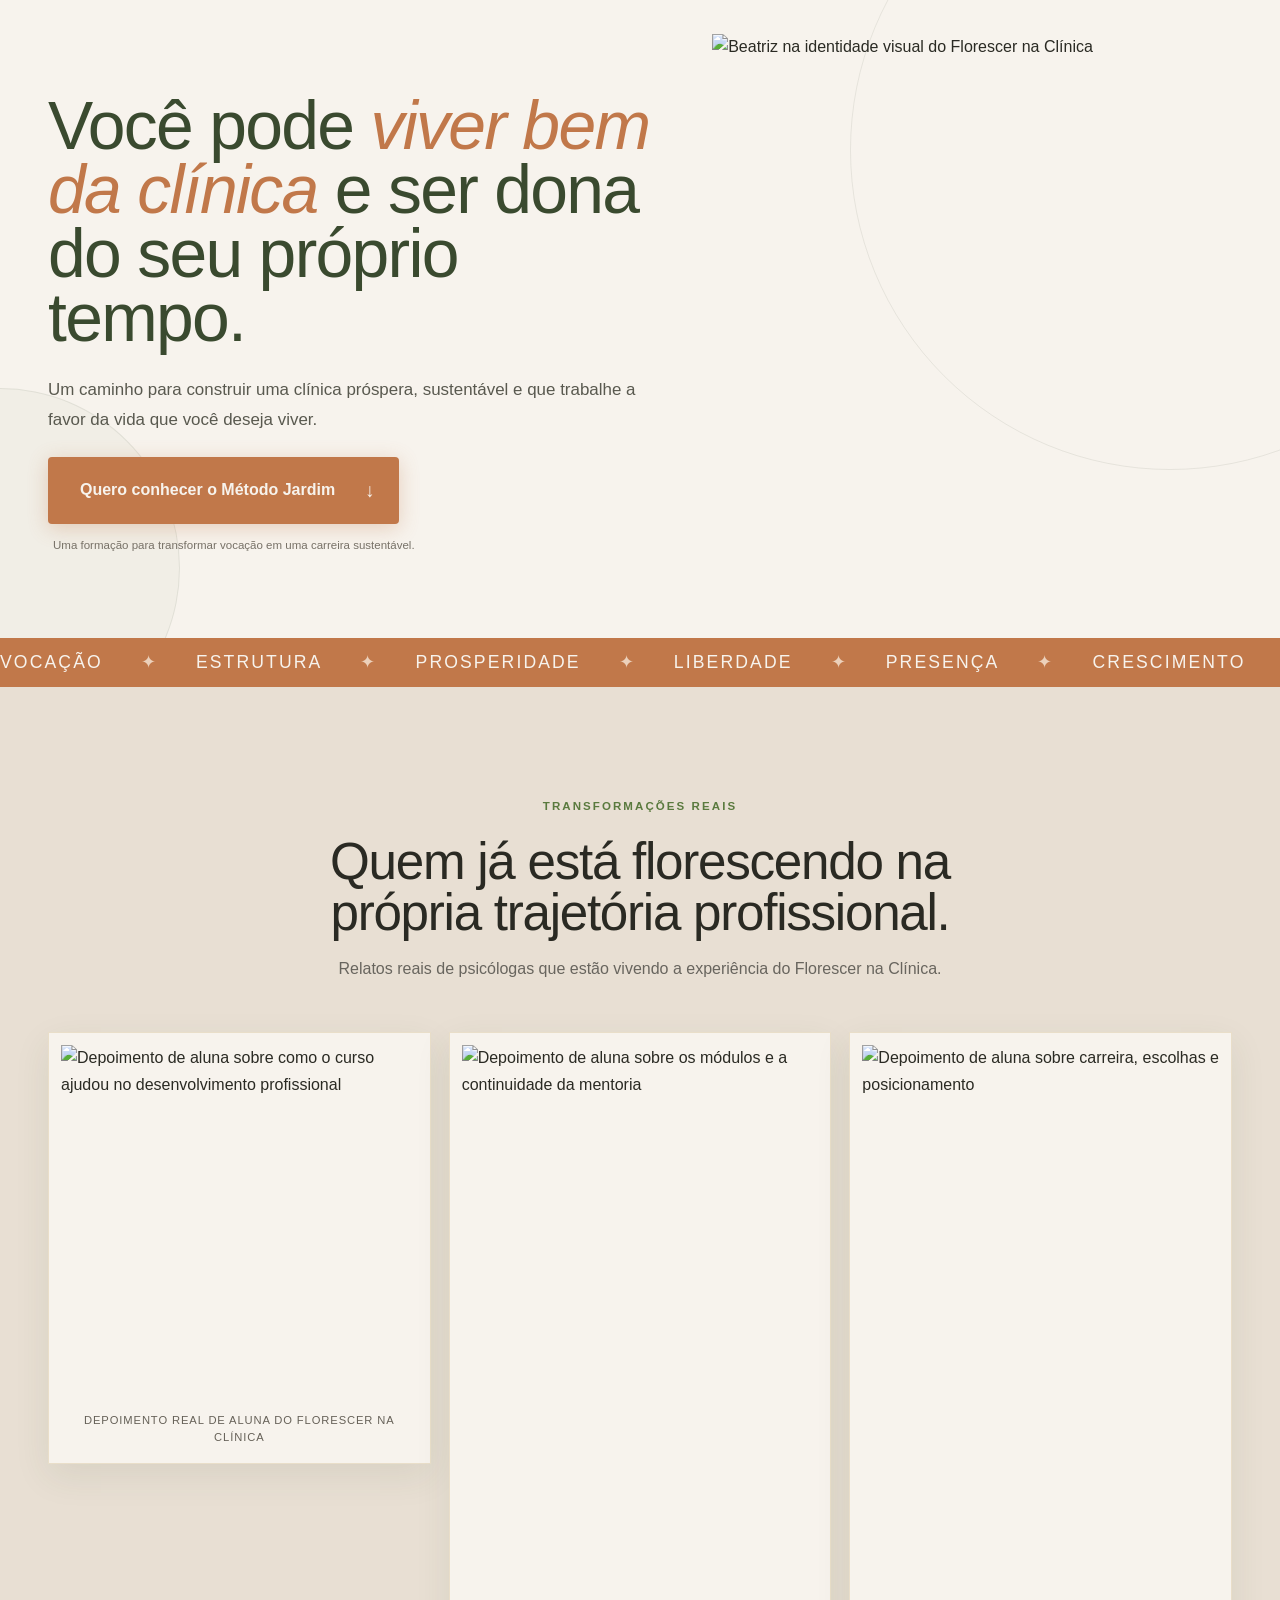
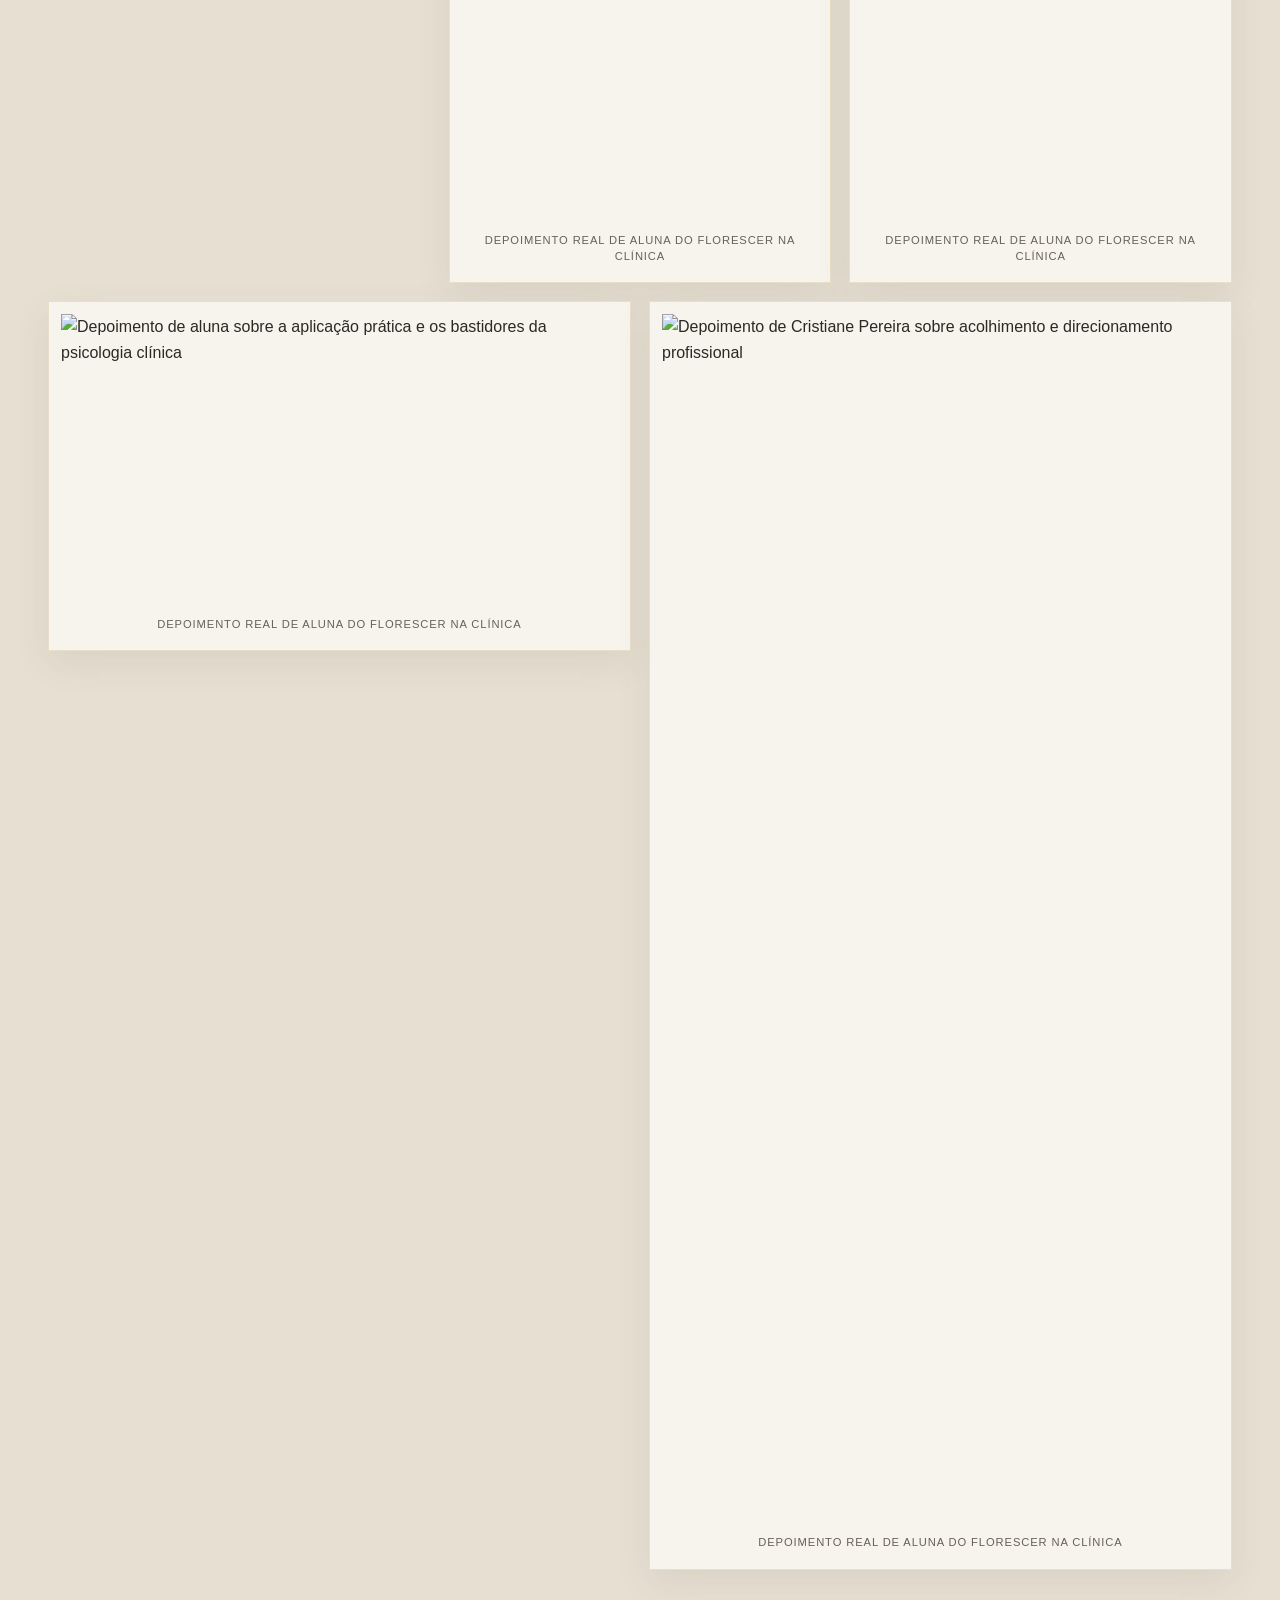
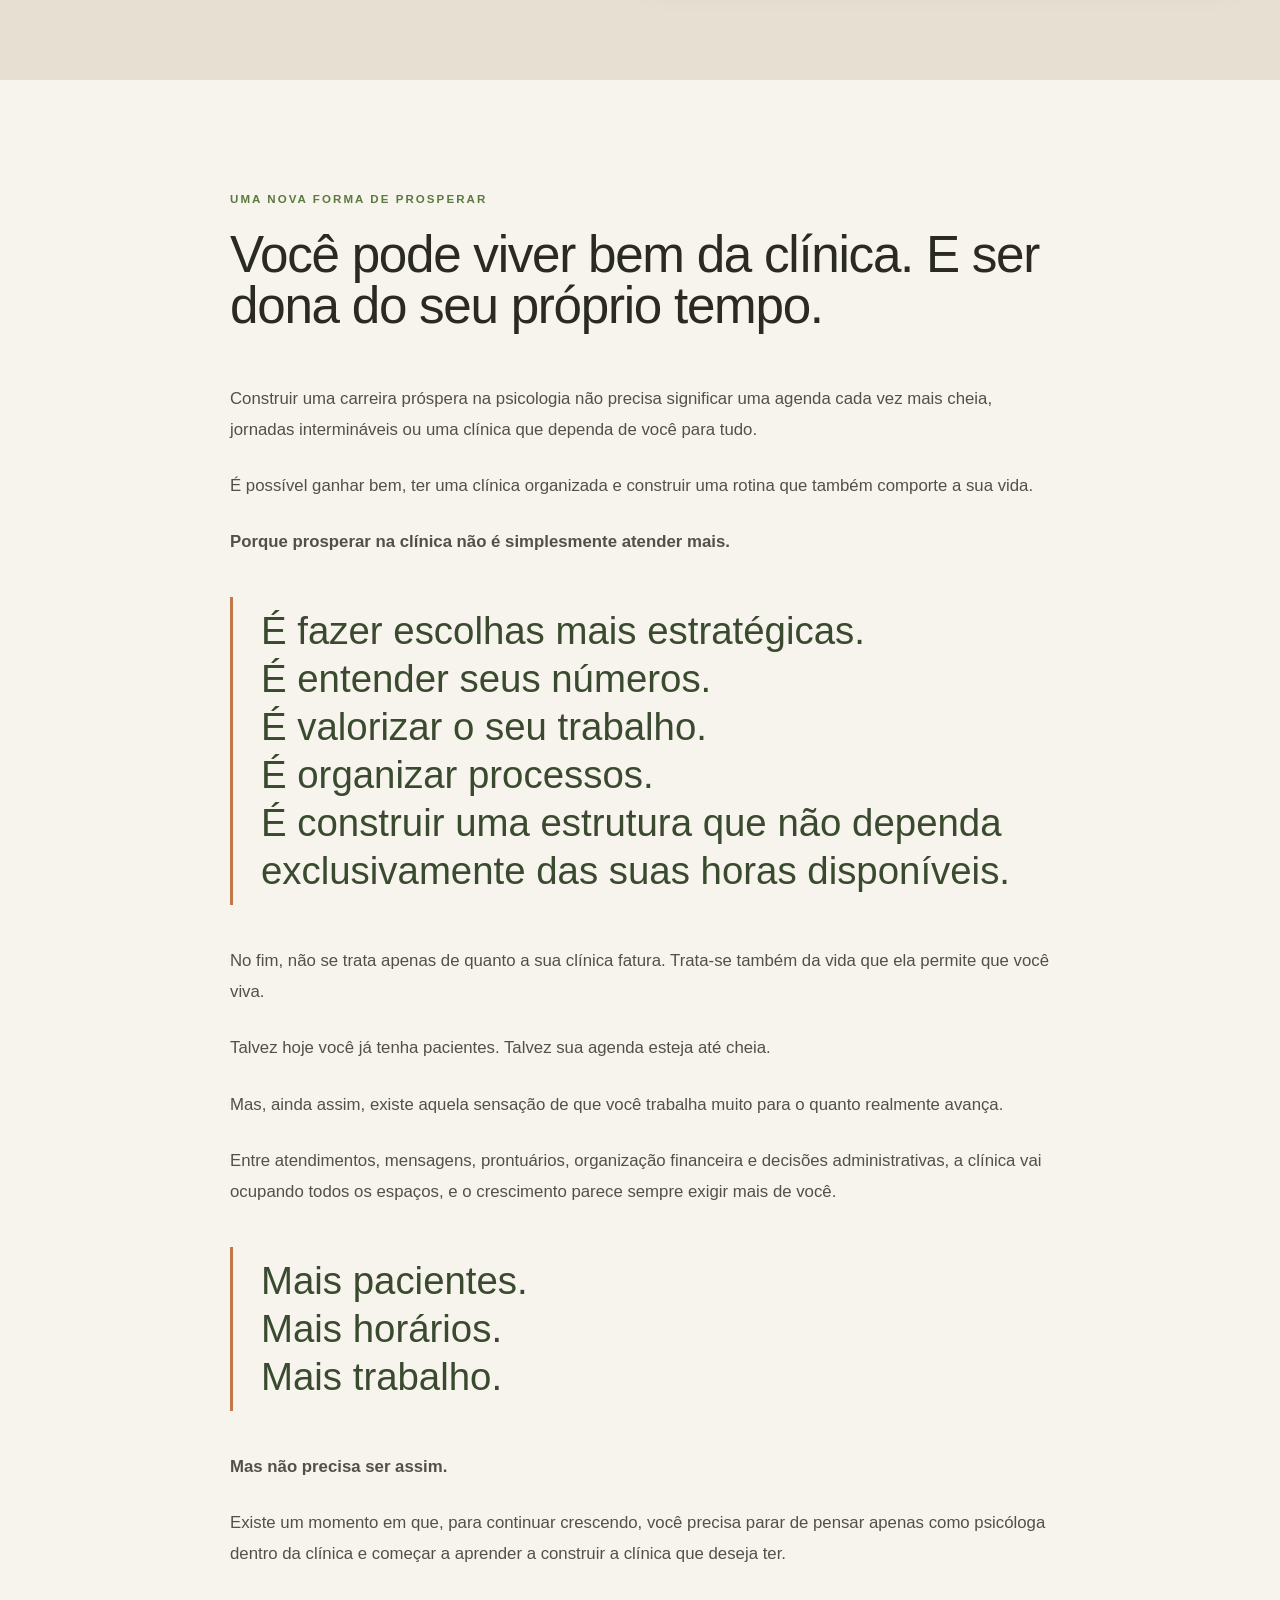
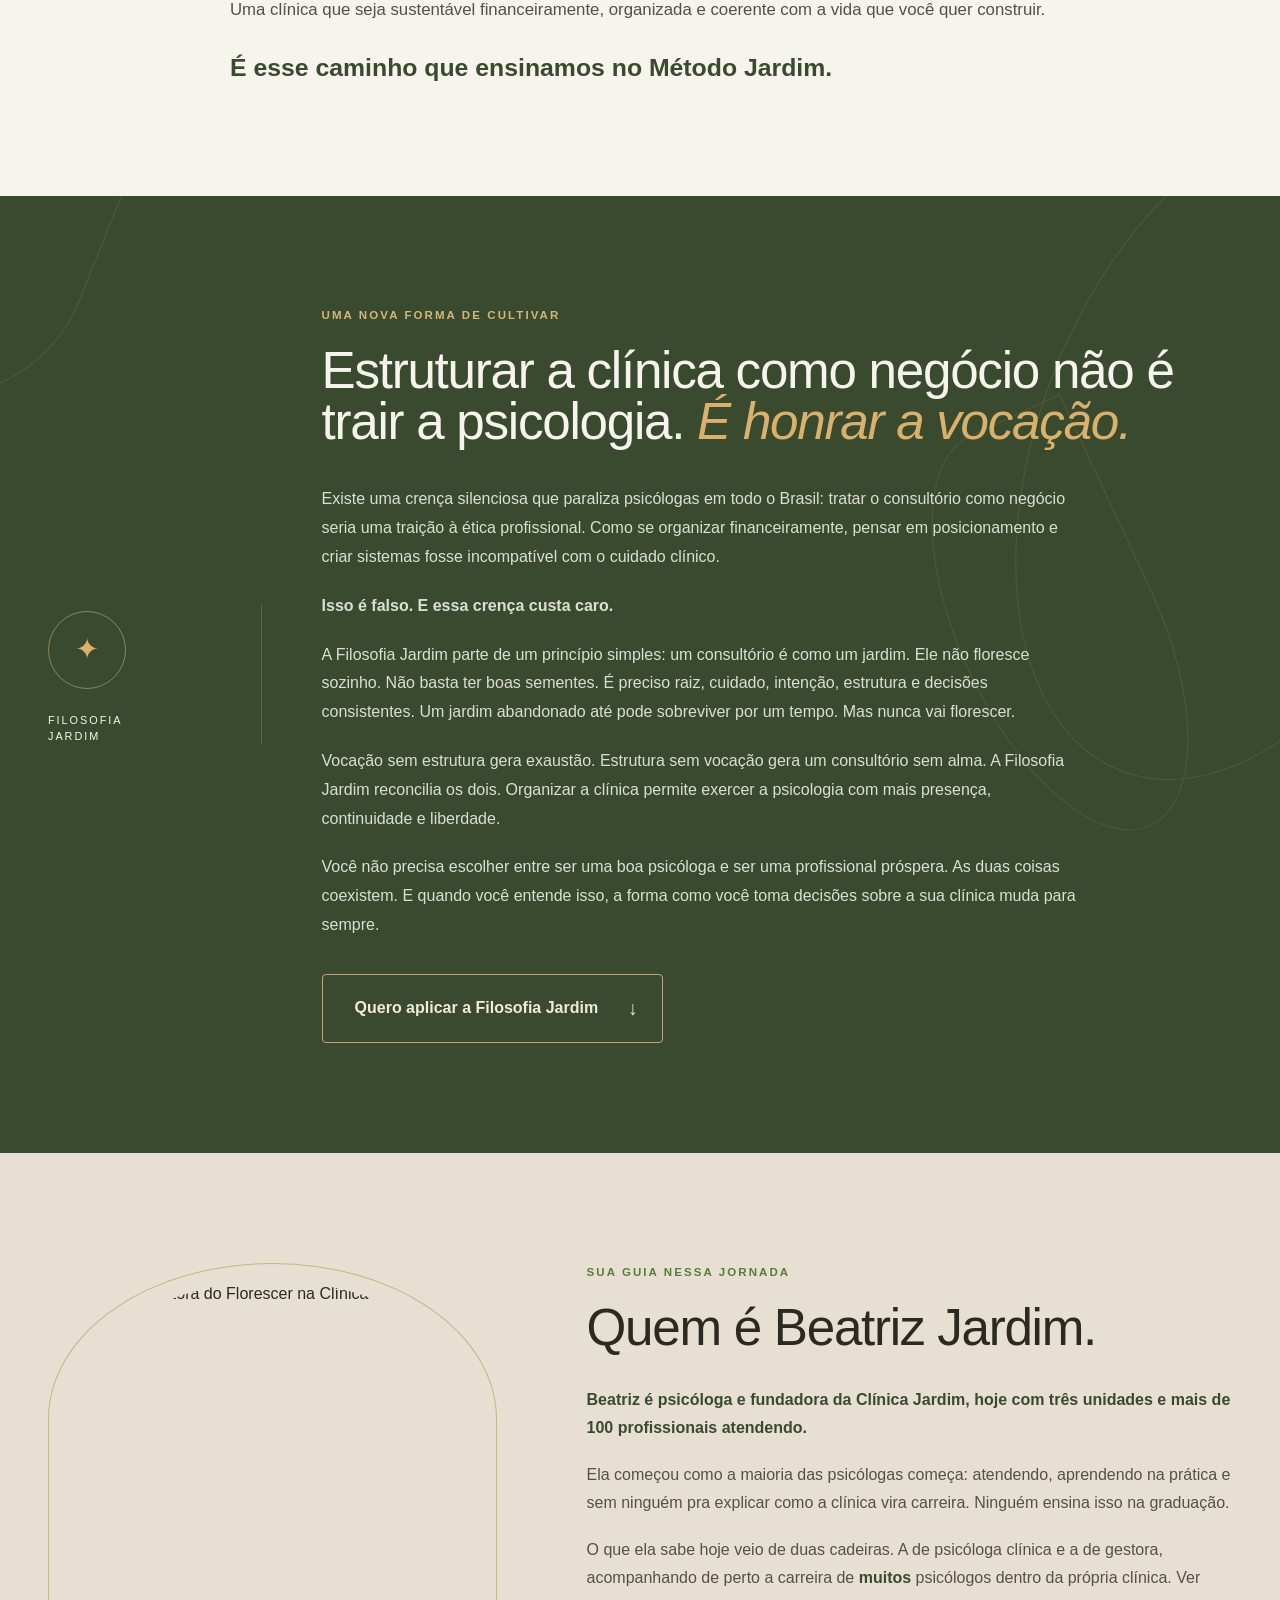
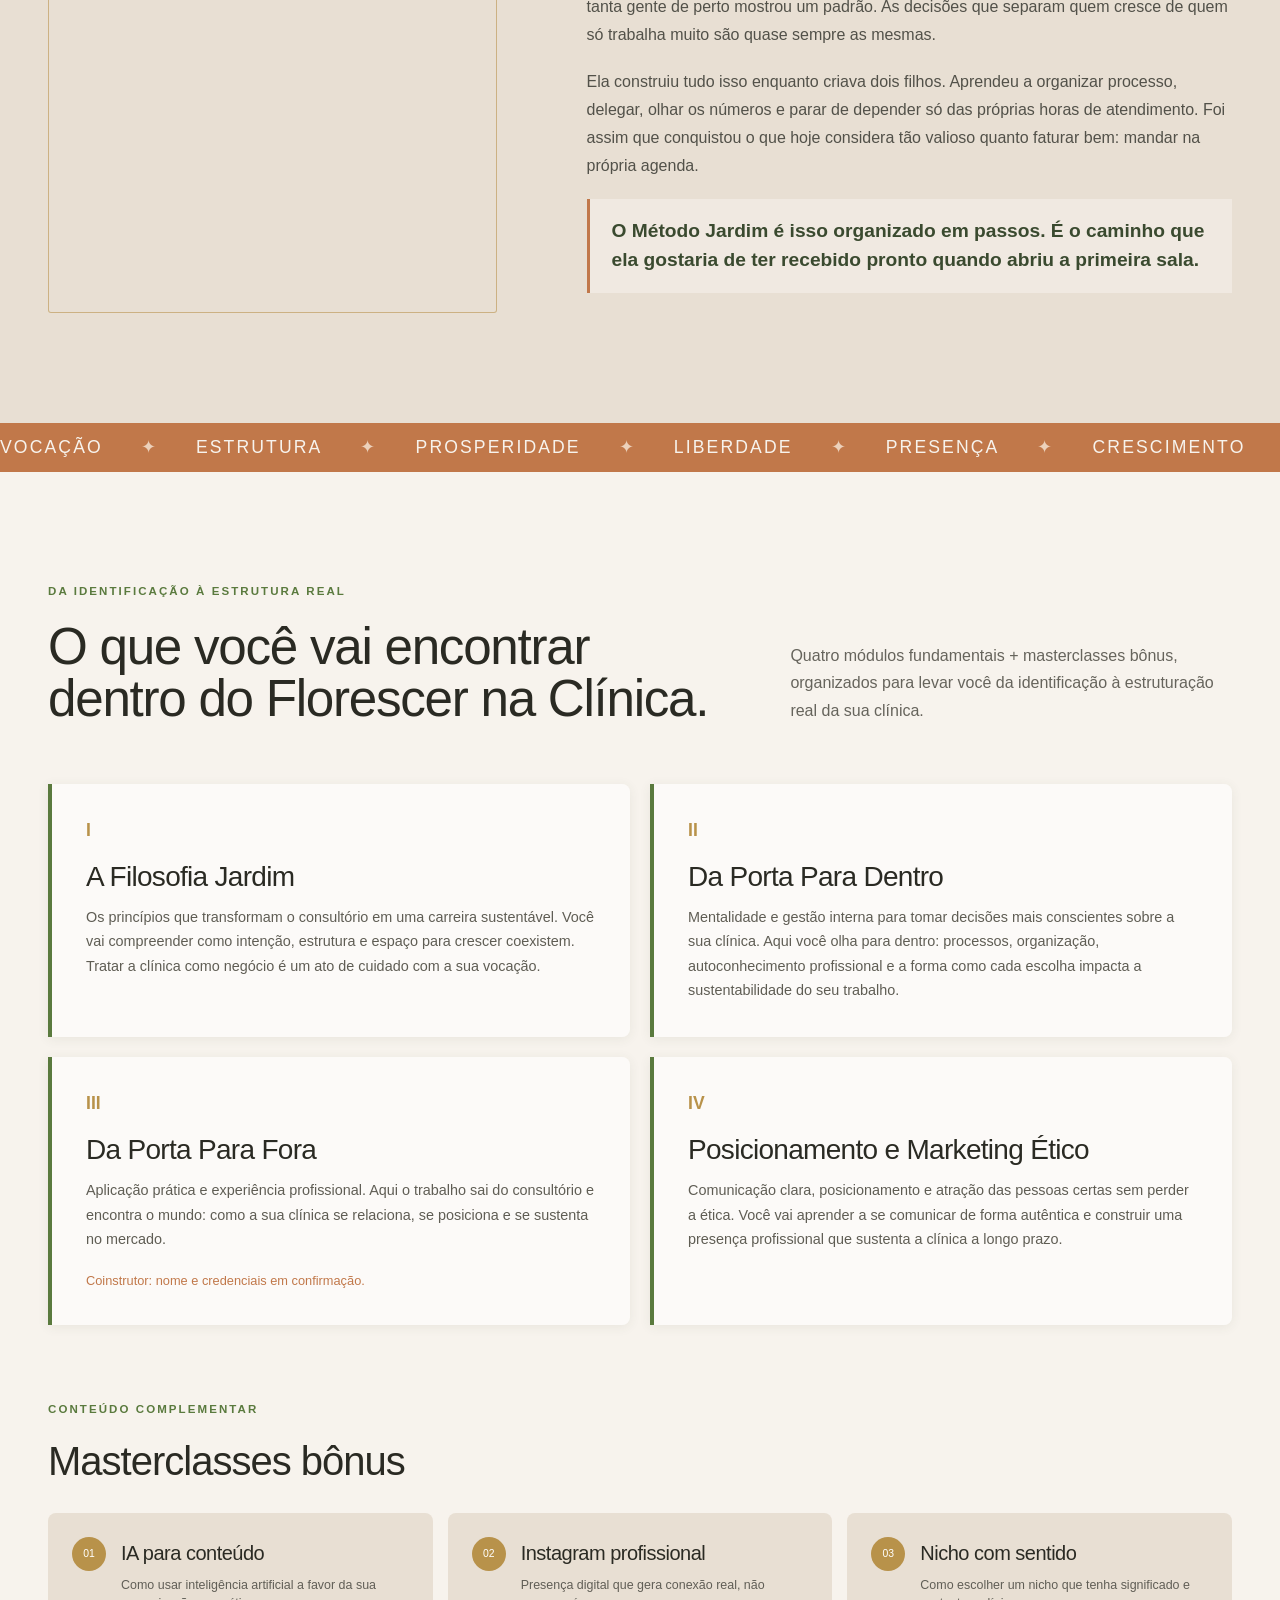
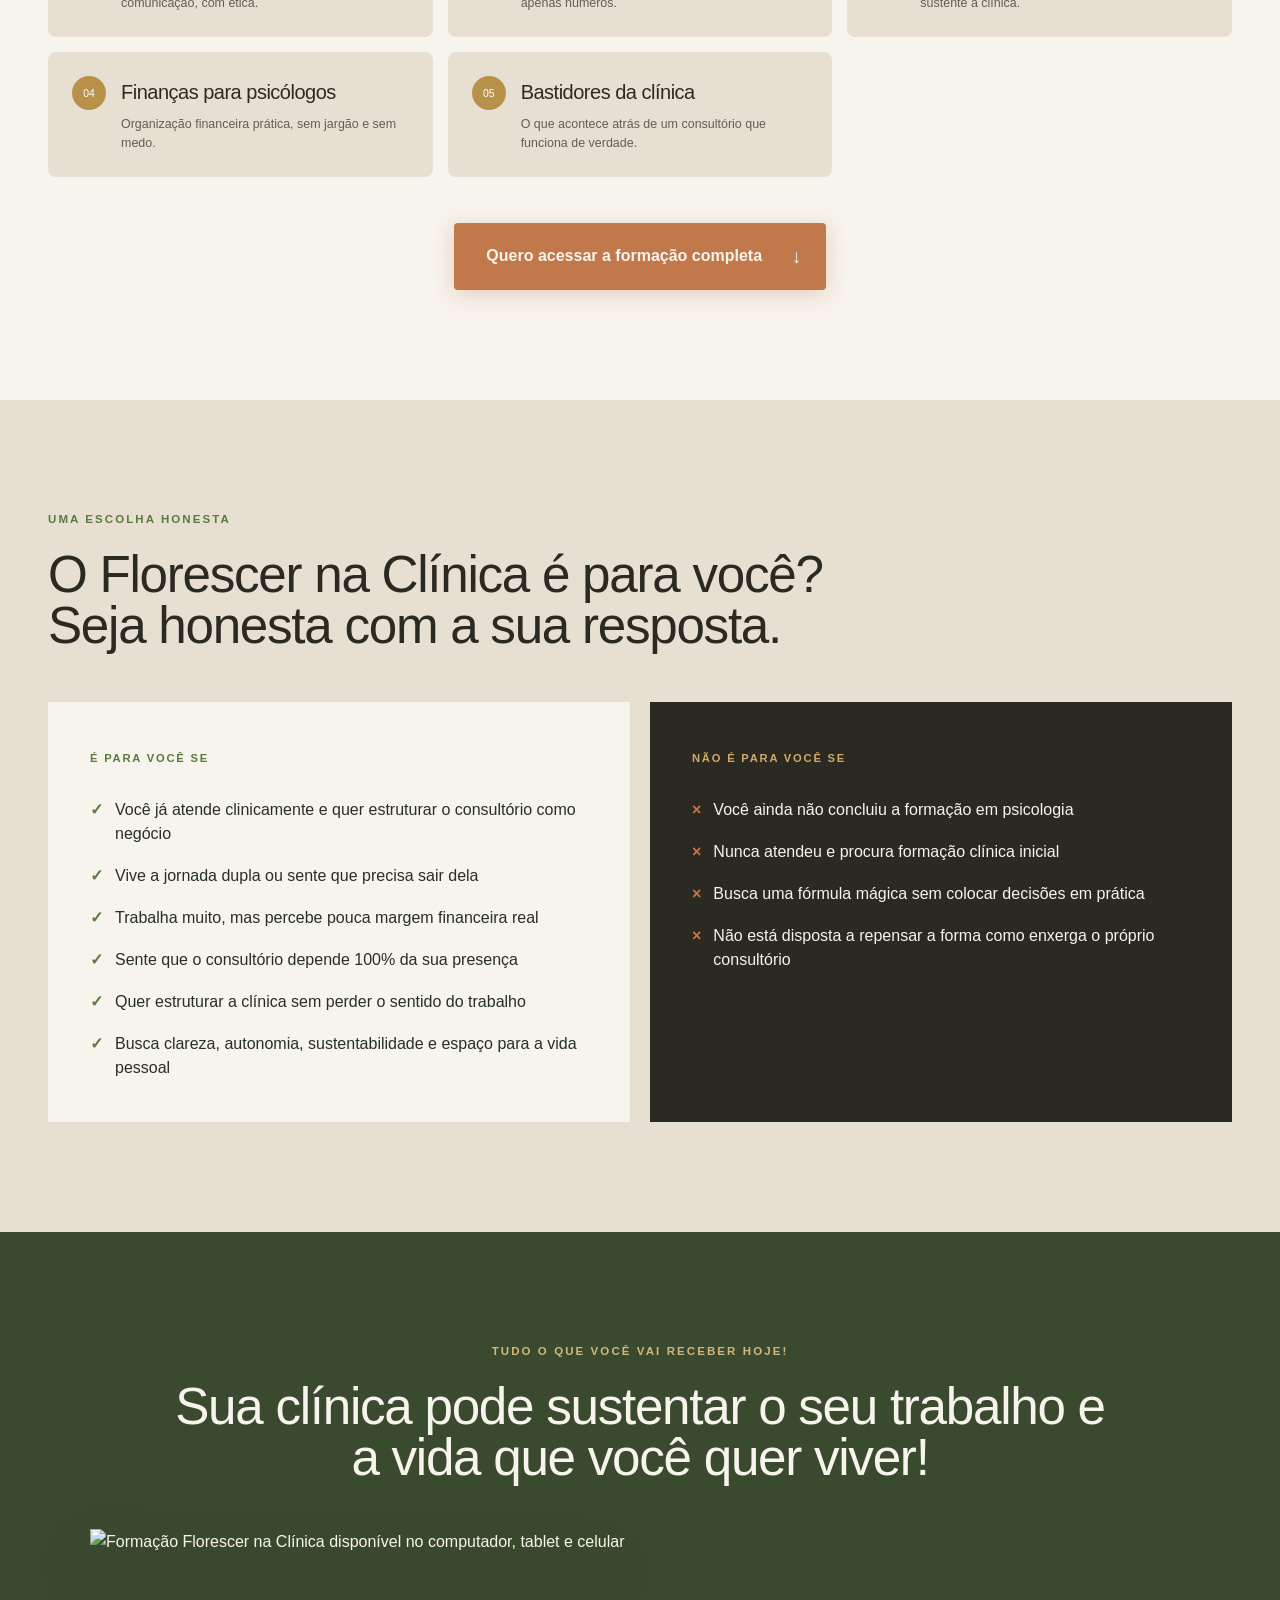
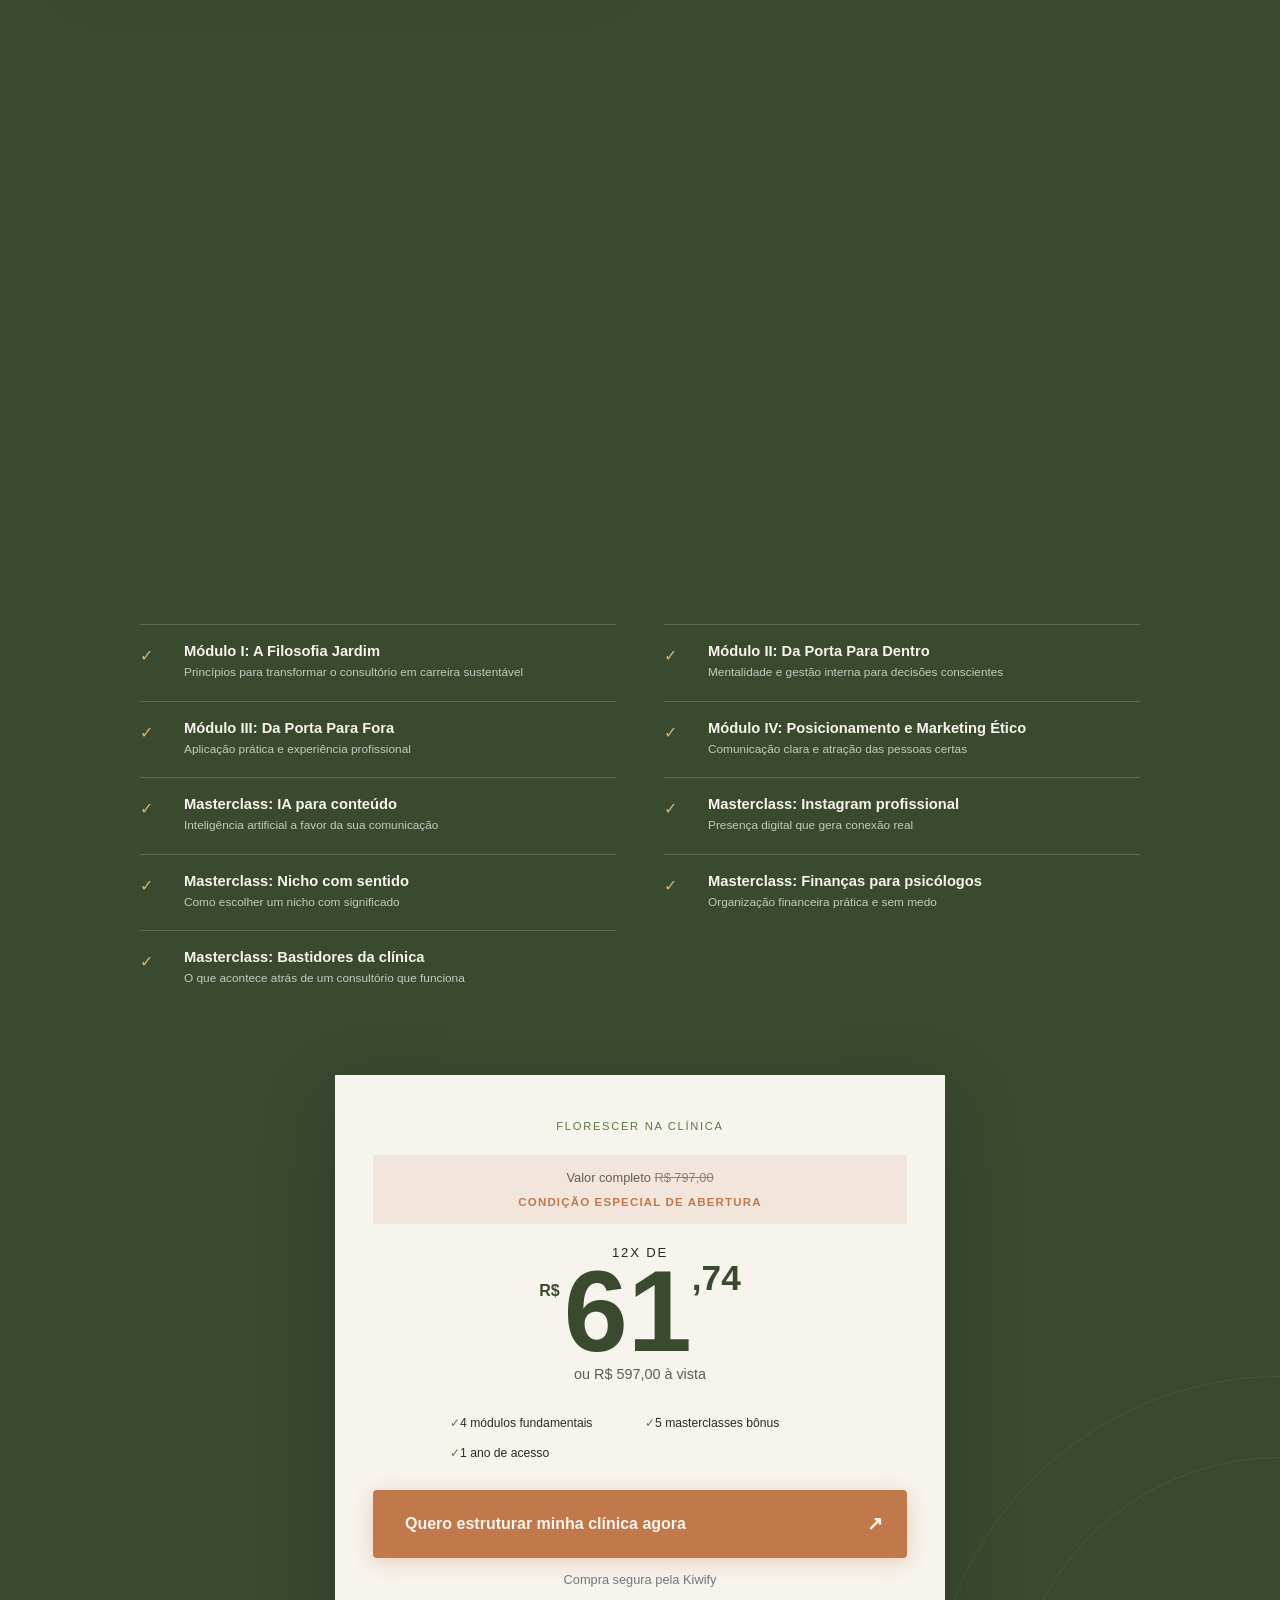
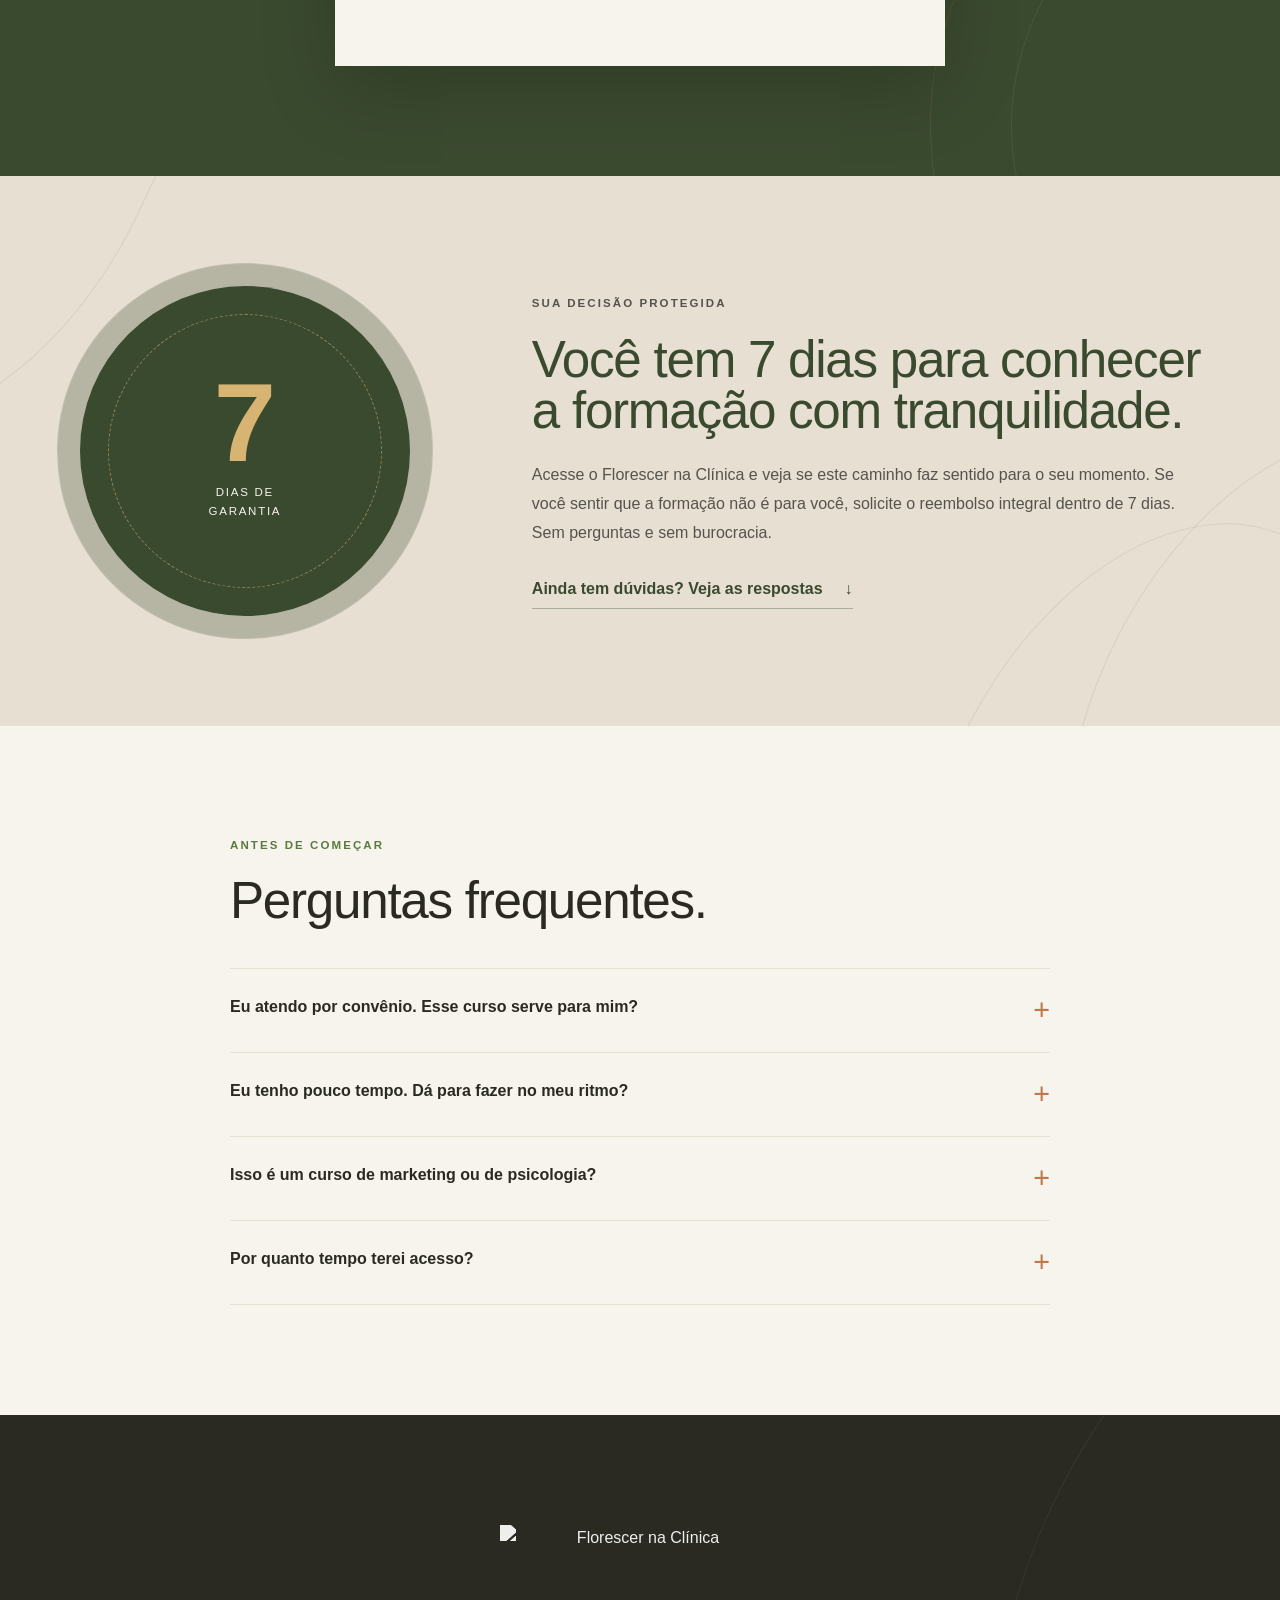
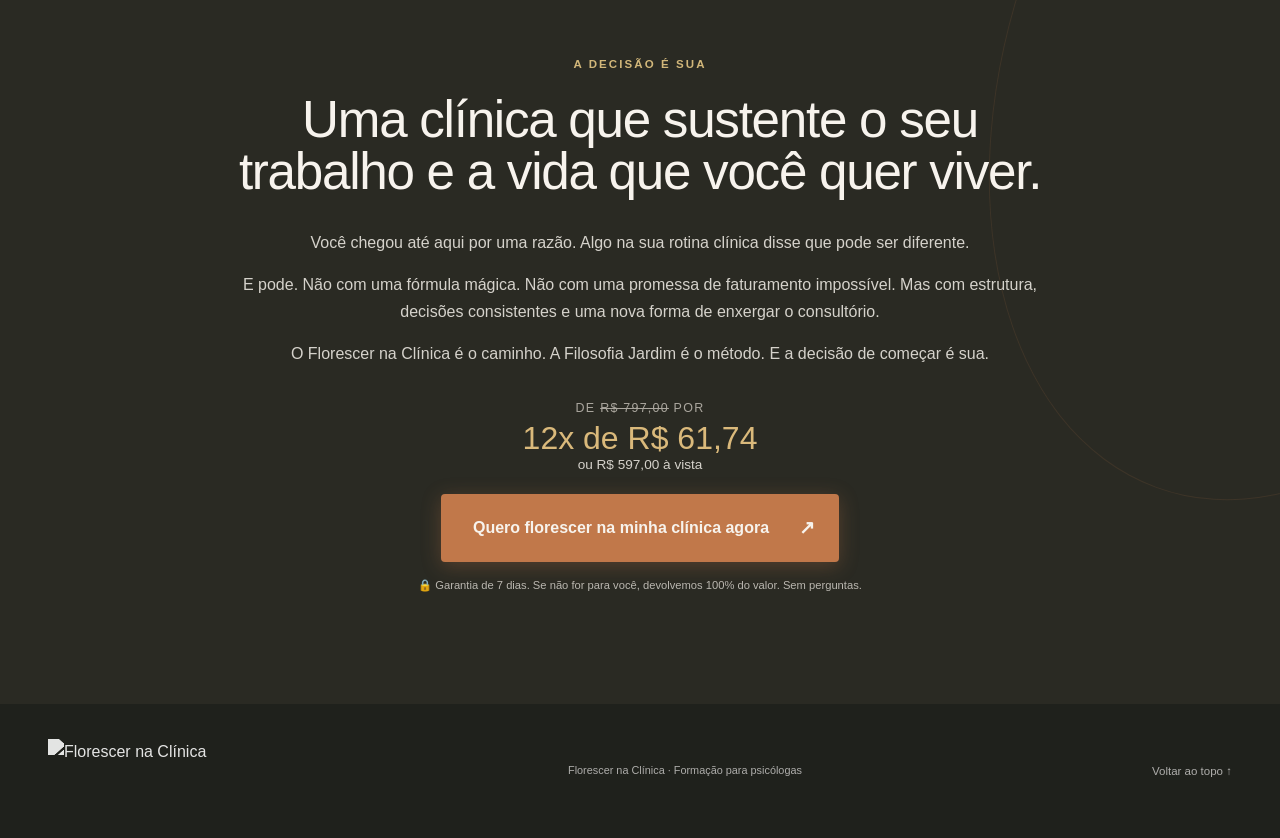
==== commit 715630c9: "Update clinic prosperity section copy" ====
--- a/deploy/florescer-na-clinica/index.html
+++ b/deploy/florescer-na-clinica/index.html
@@ -373,7 +373,7 @@
 
 .__variable_manrope_1uu6zys { --font-sans: 'Manrope', sans-serif; }
 </style>
-</head><body class="__variable_cormorant_garamond_0rf26dl __variable_manrope_1uu6zys"><main class="nova-page"><header class="nova-hero" id="inicio"><div class="hero-orbit orbit-one" aria-hidden="true"></div><div class="hero-orbit orbit-two" aria-hidden="true"></div><div class="nova-container nova-hero-grid"><div class="nova-hero-copy" data-reveal="left"><h1>Você pode <em>viver bem da clínica</em> e ser dona do seu próprio tempo.</h1><p class="nova-lead">Um caminho para construir uma clínica próspera, sustentável e que trabalhe a favor da vida que você deseja viver.</p><a class="nova-button " href="#provas"><span>Quero conhecer o Método Jardim</span><b aria-hidden="true">↓</b></a><p class="nova-support">Uma formação para transformar vocação em uma carreira sustentável.</p></div><div class="nova-portrait-wrap"><img class="nova-portrait" src="/florescer-na-clinica/beatriz-jardim-hero.webp" alt="Beatriz na identidade visual do Florescer na Clínica" width="900" height="1007" fetchPriority="high" decoding="async"/></div></div></header><div class="nova-marquee" aria-label="Vocação, estrutura, prosperidade, liberdade, presença e crescimento"><div><span>vocação<i>✦</i></span><span>estrutura<i>✦</i></span><span>prosperidade<i>✦</i></span><span>liberdade<i>✦</i></span><span>presença<i>✦</i></span><span>crescimento<i>✦</i></span><span>vocação<i>✦</i></span><span>estrutura<i>✦</i></span><span>prosperidade<i>✦</i></span><span>liberdade<i>✦</i></span><span>presença<i>✦</i></span><span>crescimento<i>✦</i></span></div></div><section class="nova-section nova-proof" id="provas"><div class="nova-container"><div class="proof-heading" data-reveal="up"><p class="nova-kicker">Transformações reais</p><h2>Quem já está florescendo na própria trajetória profissional.</h2><p>Relatos reais de psicólogas que estão vivendo a experiência do Florescer na Clínica.</p></div><div class="proof-grid"><figure data-reveal="left"><img src="/florescer-na-clinica/depoimento-florescer-01.webp" alt="Depoimento de aluna sobre como o curso ajudou no desenvolvimento profissional" width="1242" height="1229" loading="lazy" decoding="async"/><figcaption>Depoimento real de aluna do Florescer na Clínica</figcaption></figure><figure data-reveal="up"><img src="/florescer-na-clinica/depoimento-florescer-02.webp" alt="Depoimento de aluna sobre os módulos e a continuidade da mentoria" width="739" height="1600" loading="lazy" decoding="async"/><figcaption>Depoimento real de aluna do Florescer na Clínica</figcaption></figure><figure data-reveal="right"><img src="/florescer-na-clinica/depoimento-florescer-03.webp" alt="Depoimento de aluna sobre carreira, escolhas e posicionamento" width="739" height="1600" loading="lazy" decoding="async"/><figcaption>Depoimento real de aluna do Florescer na Clínica</figcaption></figure><figure data-reveal="up"><img src="/florescer-na-clinica/depoimento-florescer-04.webp" alt="Depoimento de aluna sobre a aplicação prática e os bastidores da psicologia clínica" width="1242" height="641" loading="lazy" decoding="async"/><figcaption>Depoimento real de aluna do Florescer na Clínica</figcaption></figure><figure data-reveal="up"><img src="/florescer-na-clinica/depoimento-florescer-05.webp" alt="Depoimento de Cristiane Pereira sobre acolhimento e direcionamento profissional" width="591" height="1280" loading="lazy" decoding="async"/><figcaption>Depoimento real de aluna do Florescer na Clínica</figcaption></figure></div></div></section><section class="nova-section nova-pain" id="dor"><div class="nova-reading" data-reveal="up"><p class="nova-kicker">A raiz do problema</p><h2>A raiz do problema não é a sua agenda. É a forma como você aprendeu a crescer na clínica.</h2><div class="nova-copy"><p>Na graduação, você aprendeu a ser psicóloga.</p><p>Aprendeu sobre técnica, ética, teoria e atendimento. Mas ninguém te ensinou a construir uma clínica que fosse, além de uma vocação, uma carreira próspera e sustentável.</p><p>E quando ninguém ensina outro caminho, crescer parece significar uma coisa: atender mais.</p><blockquote>Mais pacientes. Mais horários. Mais dias ocupados.</blockquote><p>O faturamento pode até aumentar, mas o seu tempo diminui. E, em algum momento, você percebe que criou uma carreira que depende inteiramente da sua presença para continuar funcionando.</p><p>É por isso que uma agenda cheia nem sempre significa uma clínica próspera.</p><p><strong>Prosperidade exige estrutura.</strong></p><p>Estrutura para entender seus números, precificar seu trabalho, organizar sua rotina, criar processos, tomar decisões estratégicas e fazer a clínica crescer sem precisar ocupar cada vez mais horas da sua vida.</p><p>Não falta capacidade.<br/>Não falta dedicação.<br/>E provavelmente não falta trabalho.</p><p>Falta aprender aquilo que ninguém te ensinou sobre viver bem da clínica.</p><p class="nova-closing-line">Todo jardim precisa de estrutura para florescer. E a sua clínica também.</p></div></div></section><section class="nova-section nova-philosophy"><div class="botanical-lines" aria-hidden="true"><i></i><i></i><i></i></div><div class="nova-container philosophy-grid"><div class="philosophy-mark" data-reveal="left"><span>✦</span><p>Filosofia<br/>Jardim</p></div><div data-reveal="right"><p class="nova-kicker light">Uma nova forma de cultivar</p><h2>Estruturar a clínica como negócio não é trair a psicologia. <em>É honrar a vocação.</em></h2><div class="nova-dark-copy"><p>Existe uma crença silenciosa que paraliza psicólogas em todo o Brasil: tratar o consultório como negócio seria uma traição à ética profissional. Como se organizar financeiramente, pensar em posicionamento e criar sistemas fosse incompatível com o cuidado clínico.</p><p><strong>Isso é falso. E essa crença custa caro.</strong></p><p>A Filosofia Jardim parte de um princípio simples: um consultório é como um jardim. Ele não floresce sozinho. Não basta ter boas sementes. É preciso raiz, cuidado, intenção, estrutura e decisões consistentes. Um jardim abandonado até pode sobreviver por um tempo. Mas nunca vai florescer.</p><p>Vocação sem estrutura gera exaustão. Estrutura sem vocação gera um consultório sem alma. A Filosofia Jardim reconcilia os dois. Organizar a clínica permite exercer a psicologia com mais presença, continuidade e liberdade.</p><p>Você não precisa escolher entre ser uma boa psicóloga e ser uma profissional próspera. As duas coisas coexistem. E quando você entende isso, a forma como você toma decisões sobre a sua clínica muda para sempre.</p></div><a class="nova-button secondary" href="#mentora"><span>Quero aplicar a Filosofia Jardim</span><b aria-hidden="true">↓</b></a></div></div></section><section class="nova-section nova-about" id="mentora"><div class="nova-container nova-about-grid"><div class="about-image" data-reveal="left"><img src="/florescer-na-clinica/beatriz-jardim-mentora.webp" alt="Beatriz, mentora do Florescer na Clínica" width="792" height="1200" loading="lazy" decoding="async"/></div><div data-reveal="right"><p class="nova-kicker">Sua guia nessa jornada</p><h2>Quem é Beatriz Jardim.</h2><div class="about-copy"><p><strong>Beatriz é psicóloga e fundadora da Clínica Jardim, hoje com três unidades e mais de 100 profissionais atendendo.</strong></p><p>Ela começou como a maioria das psicólogas começa: atendendo, aprendendo na prática e sem ninguém pra explicar como a clínica vira carreira. Ninguém ensina isso na graduação.</p><p>O que ela sabe hoje veio de duas cadeiras. A de psicóloga clínica e a de gestora, acompanhando de perto a carreira de <strong>muitos</strong> psicólogos dentro da própria clínica. Ver tanta gente de perto mostrou um padrão. As decisões que separam quem cresce de quem só trabalha muito são quase sempre as mesmas.</p><p>Ela construiu tudo isso enquanto criava dois filhos. Aprendeu a organizar processo, delegar, olhar os números e parar de depender só das próprias horas de atendimento. Foi assim que conquistou o que hoje considera tão valioso quanto faturar bem: mandar na própria agenda.</p><p class="about-closing"><strong>O Método Jardim é isso organizado em passos. É o caminho que ela gostaria de ter recebido pronto quando abriu a primeira sala.</strong></p></div></div></div></section><div class="nova-marquee" aria-label="Vocação, estrutura, prosperidade, liberdade, presença e crescimento"><div><span>vocação<i>✦</i></span><span>estrutura<i>✦</i></span><span>prosperidade<i>✦</i></span><span>liberdade<i>✦</i></span><span>presença<i>✦</i></span><span>crescimento<i>✦</i></span><span>vocação<i>✦</i></span><span>estrutura<i>✦</i></span><span>prosperidade<i>✦</i></span><span>liberdade<i>✦</i></span><span>presença<i>✦</i></span><span>crescimento<i>✦</i></span></div></div><section class="nova-section nova-curriculum" id="conteudo"><div class="nova-container"><div class="nova-section-head" data-reveal="up"><div><p class="nova-kicker">Da identificação à estrutura real</p><h2>O que você vai encontrar dentro do Florescer na Clínica.</h2></div><p>Quatro módulos fundamentais + masterclasses bônus, organizados para levar você da identificação à estruturação real da sua clínica.</p></div><div class="modules-grid"><article class="module-card" data-reveal="left"><span>I</span><h3>A Filosofia Jardim</h3><p>Os princípios que transformam o consultório em uma carreira sustentável. Você vai compreender como intenção, estrutura e espaço para crescer coexistem. Tratar a clínica como negócio é um ato de cuidado com a sua vocação.</p></article><article class="module-card" data-reveal="right"><span>II</span><h3>Da Porta Para Dentro</h3><p>Mentalidade e gestão interna para tomar decisões mais conscientes sobre a sua clínica. Aqui você olha para dentro: processos, organização, autoconhecimento profissional e a forma como cada escolha impacta a sustentabilidade do seu trabalho.</p></article><article class="module-card" data-reveal="left"><span>III</span><h3>Da Porta Para Fora</h3><p>Aplicação prática e experiência profissional. Aqui o trabalho sai do consultório e encontra o mundo: como a sua clínica se relaciona, se posiciona e se sustenta no mercado.</p><small>Coinstrutor: nome e credenciais em confirmação.</small></article><article class="module-card" data-reveal="right"><span>IV</span><h3>Posicionamento e Marketing Ético</h3><p>Comunicação clara, posicionamento e atração das pessoas certas sem perder a ética. Você vai aprender a se comunicar de forma autêntica e construir uma presença profissional que sustenta a clínica a longo prazo.</p></article></div><div class="masterclass-head" data-reveal="up"><p class="nova-kicker">Conteúdo complementar</p><h3>Masterclasses bônus</h3></div><div class="master-grid"><article data-reveal="left"><span>01</span><div><h4>IA para conteúdo</h4><p>Como usar inteligência artificial a favor da sua comunicação, com ética.</p></div></article><article data-reveal="up"><span>02</span><div><h4>Instagram profissional</h4><p>Presença digital que gera conexão real, não apenas números.</p></div></article><article data-reveal="left"><span>03</span><div><h4>Nicho com sentido</h4><p>Como escolher um nicho que tenha significado e sustente a clínica.</p></div></article><article data-reveal="up"><span>04</span><div><h4>Finanças para psicólogos</h4><p>Organização financeira prática, sem jargão e sem medo.</p></div></article><article data-reveal="left"><span>05</span><div><h4>Bastidores da clínica</h4><p>O que acontece atrás de um consultório que funciona de verdade.</p></div></article></div><div class="center-button" data-reveal="up"><a class="nova-button " href="#publico"><span>Quero acessar a formação completa</span><b aria-hidden="true">↓</b></a></div></div></section><section class="nova-section nova-audience" id="publico"><div class="nova-container"><div class="audience-title" data-reveal="up"><p class="nova-kicker">Uma escolha honesta</p><h2>O Florescer na Clínica é para você? Seja honesta com a sua resposta.</h2></div><div class="audience-grid"><article data-reveal="left"><span class="decision-label">É para você se</span><ul><li><b>✓</b>Você já atende clinicamente e quer estruturar o consultório como negócio</li><li><b>✓</b>Vive a jornada dupla ou sente que precisa sair dela</li><li><b>✓</b>Trabalha muito, mas percebe pouca margem financeira real</li><li><b>✓</b>Sente que o consultório depende 100% da sua presença</li><li><b>✓</b>Quer estruturar a clínica sem perder o sentido do trabalho</li><li><b>✓</b>Busca clareza, autonomia, sustentabilidade e espaço para a vida pessoal</li></ul></article><article class="not-for" data-reveal="right"><span class="decision-label">Não é para você se</span><ul><li><b>×</b>Você ainda não concluiu a formação em psicologia</li><li><b>×</b>Nunca atendeu e procura formação clínica inicial</li><li><b>×</b>Busca uma fórmula mágica sem colocar decisões em prática</li><li><b>×</b>Não está disposta a repensar a forma como enxerga o próprio consultório</li></ul></article></div></div></section><section class="nova-section nova-offer" id="oferta"><div class="offer-rings" aria-hidden="true"></div><div class="nova-container"><div class="offer-heading offer-heading-centered" data-reveal="up"><p class="nova-kicker light">Tudo o que você vai receber hoje!</p><h2>Sua clínica pode sustentar o seu trabalho e a vida que você quer viver!</h2></div><figure class="offer-mockup offer-mockup-wide" data-reveal="up"><img src="/florescer-na-clinica/mockup-florescer-transparente.webp" alt="Formação Florescer na Clínica disponível no computador, tablet e celular" width="1397" height="839" loading="lazy" decoding="async"/></figure><div class="offer-stack offer-stack-columns" data-reveal="up"><article><span>✓</span><div><h3>Módulo I: A Filosofia Jardim</h3><p>Princípios para transformar o consultório em carreira sustentável</p></div></article><article><span>✓</span><div><h3>Módulo II: Da Porta Para Dentro</h3><p>Mentalidade e gestão interna para decisões conscientes</p></div></article><article><span>✓</span><div><h3>Módulo III: Da Porta Para Fora</h3><p>Aplicação prática e experiência profissional</p></div></article><article><span>✓</span><div><h3>Módulo IV: Posicionamento e Marketing Ético</h3><p>Comunicação clara e atração das pessoas certas</p></div></article><article><span>✓</span><div><h3>Masterclass: IA para conteúdo</h3><p>Inteligência artificial a favor da sua comunicação</p></div></article><article><span>✓</span><div><h3>Masterclass: Instagram profissional</h3><p>Presença digital que gera conexão real</p></div></article><article><span>✓</span><div><h3>Masterclass: Nicho com sentido</h3><p>Como escolher um nicho com significado</p></div></article><article><span>✓</span><div><h3>Masterclass: Finanças para psicólogos</h3><p>Organização financeira prática e sem medo</p></div></article><article><span>✓</span><div><h3>Masterclass: Bastidores da clínica</h3><p>O que acontece atrás de um consultório que funciona</p></div></article></div><aside class="checkout-card offer-checkout" data-reveal="up"><p>Florescer na Clínica</p><div class="offer-anchor"><span>Valor completo <s>R$ 797,00</s></span><strong>Condição especial de abertura</strong></div><div class="installment-label">12x de</div><div class="installment-price"><small>R$</small><strong>61</strong><sup>,74</sup></div><div class="cash-price">ou R$ 597,00 à vista</div><ul><li><span>✓</span>4 módulos fundamentais</li><li><span>✓</span>5 masterclasses bônus</li><li><span>✓</span>1 ano de acesso</li></ul><a class="nova-button " href="https://pay.kiwify.com.br/iXQjQT1" target="_blank" rel="noreferrer"><span>Quero estruturar minha clínica agora</span><b aria-hidden="true">↗</b></a><small>Compra segura pela Kiwify</small><div class="payment-methods" role="img" aria-label="Meios de pagamento aceitos"></div></aside></div></section><section class="nova-section nova-guarantee-section"><div class="guarantee-art" aria-hidden="true"><i></i><i></i><i></i></div><div class="nova-container guarantee-grid"><div class="guarantee-seal" data-reveal="left"><div><span>7</span><p>dias de<br/>garantia</p></div></div><div data-reveal="right"><p class="nova-kicker">Sua decisão protegida</p><h2>Você tem 7 dias para conhecer a formação com tranquilidade.</h2><p>Acesse o Florescer na Clínica e veja se este caminho faz sentido para o seu momento. Se você sentir que a formação não é para você, solicite o reembolso integral dentro de 7 dias. Sem perguntas e sem burocracia.</p><a class="guarantee-next" href="#faq">Ainda tem dúvidas? Veja as respostas <span>↓</span></a></div></div></section><section class="nova-section nova-faq" id="faq"><div class="nova-reading"><div class="faq-title" data-reveal="up"><p class="nova-kicker">Antes de começar</p><h2>Perguntas frequentes.</h2></div><div class="nova-faq-list"><details data-reveal="left"><summary><span>Eu atendo por convênio. Esse curso serve para mim?</span><b aria-hidden="true">+</b></summary><div><p>Sim. O Florescer na Clínica não depende do modelo de atendimento que você utiliza. A Filosofia Jardim trabalha a estrutura do consultório como um todo: organização, mentalidade, posicionamento e gestão. Os princípios se aplicam à sua clínica, seja no atendimento particular, por convênio ou em ambos.</p></div></details><details data-reveal="right"><summary><span>Eu tenho pouco tempo. Dá para fazer no meu ritmo?</span><b aria-hidden="true">+</b></summary><div><p>Sim. Você tem 1 ano de acesso a todo o conteúdo. A formação foi pensada para ser consumida no seu ritmo, sem pressão. Cada módulo é prático e direto. Você pode aplicar as decisões conforme avança e começar a perceber mudanças antes mesmo de concluir a formação.</p></div></details><details data-reveal="left"><summary><span>Isso é um curso de marketing ou de psicologia?</span><b aria-hidden="true">+</b></summary><div><p>É uma formação para estruturar a clínica como negócio sustentável. O marketing é um dos temas, mas o foco é mais amplo: mentalidade, gestão interna, aplicação prática e posicionamento ético. O objetivo é reconciliar vocação e prosperidade, não transformar você em uma profissional de marketing.</p></div></details><details data-reveal="right"><summary><span>Por quanto tempo terei acesso?</span><b aria-hidden="true">+</b></summary><div><p>Você terá 1 ano de acesso a todos os módulos, masterclasses bônus e atualizações do conteúdo durante esse período.</p></div></details></div></div></section><section class="nova-section nova-final"><div class="final-leaf" aria-hidden="true"></div><div class="nova-reading" data-reveal="up"><img class="final-logo" src="/florescer-na-clinica/florescer-logo-centralizado.svg" alt="Florescer na Clínica" width="1462" height="550" loading="lazy" decoding="async"/><p class="nova-kicker light">A decisão é sua</p><h2>Uma clínica que sustente o seu trabalho e a vida que você quer viver.</h2><div class="final-copy"><p>Você chegou até aqui por uma razão. Algo na sua rotina clínica disse que pode ser diferente.</p><p>E pode. Não com uma fórmula mágica. Não com uma promessa de faturamento impossível. Mas com estrutura, decisões consistentes e uma nova forma de enxergar o consultório.</p><p>O Florescer na Clínica é o caminho. A Filosofia Jardim é o método. E a decisão de começar é sua.</p></div><p class="final-anchor">De <s>R$ 797,00</s> por</p><p class="final-price">12x de R$ 61,74 <span>ou R$ 597,00 à vista</span></p><a class="nova-button " href="https://pay.kiwify.com.br/iXQjQT1" target="_blank" rel="noreferrer"><span>Quero florescer na minha clínica agora</span><b aria-hidden="true">↗</b></a><p class="final-guarantee">🔒 Garantia de 7 dias. Se não for para você, devolvemos 100% do valor. Sem perguntas.</p></div></section><footer class="nova-footer"><div class="nova-container"><a class="nova-logo footer-logo" href="#inicio" aria-label="Florescer na Clínica"><img src="/florescer-na-clinica/florescer-logo-centralizado.svg" alt="Florescer na Clínica" width="1462" height="550" loading="lazy" decoding="async"/></a><p>Florescer na Clínica · Formação para psicólogas</p><a href="#inicio">Voltar ao topo ↑</a></div></footer></main><script>
+</head><body class="__variable_cormorant_garamond_0rf26dl __variable_manrope_1uu6zys"><main class="nova-page"><header class="nova-hero" id="inicio"><div class="hero-orbit orbit-one" aria-hidden="true"></div><div class="hero-orbit orbit-two" aria-hidden="true"></div><div class="nova-container nova-hero-grid"><div class="nova-hero-copy" data-reveal="left"><h1>Você pode <em>viver bem da clínica</em> e ser dona do seu próprio tempo.</h1><p class="nova-lead">Um caminho para construir uma clínica próspera, sustentável e que trabalhe a favor da vida que você deseja viver.</p><a class="nova-button " href="#provas"><span>Quero conhecer o Método Jardim</span><b aria-hidden="true">↓</b></a><p class="nova-support">Uma formação para transformar vocação em uma carreira sustentável.</p></div><div class="nova-portrait-wrap"><img class="nova-portrait" src="/florescer-na-clinica/beatriz-jardim-hero.webp" alt="Beatriz na identidade visual do Florescer na Clínica" width="900" height="1007" fetchPriority="high" decoding="async"/></div></div></header><div class="nova-marquee" aria-label="Vocação, estrutura, prosperidade, liberdade, presença e crescimento"><div><span>vocação<i>✦</i></span><span>estrutura<i>✦</i></span><span>prosperidade<i>✦</i></span><span>liberdade<i>✦</i></span><span>presença<i>✦</i></span><span>crescimento<i>✦</i></span><span>vocação<i>✦</i></span><span>estrutura<i>✦</i></span><span>prosperidade<i>✦</i></span><span>liberdade<i>✦</i></span><span>presença<i>✦</i></span><span>crescimento<i>✦</i></span></div></div><section class="nova-section nova-proof" id="provas"><div class="nova-container"><div class="proof-heading" data-reveal="up"><p class="nova-kicker">Transformações reais</p><h2>Quem já está florescendo na própria trajetória profissional.</h2><p>Relatos reais de psicólogas que estão vivendo a experiência do Florescer na Clínica.</p></div><div class="proof-grid"><figure data-reveal="left"><img src="/florescer-na-clinica/depoimento-florescer-01.webp" alt="Depoimento de aluna sobre como o curso ajudou no desenvolvimento profissional" width="1242" height="1229" loading="lazy" decoding="async"/><figcaption>Depoimento real de aluna do Florescer na Clínica</figcaption></figure><figure data-reveal="up"><img src="/florescer-na-clinica/depoimento-florescer-02.webp" alt="Depoimento de aluna sobre os módulos e a continuidade da mentoria" width="739" height="1600" loading="lazy" decoding="async"/><figcaption>Depoimento real de aluna do Florescer na Clínica</figcaption></figure><figure data-reveal="right"><img src="/florescer-na-clinica/depoimento-florescer-03.webp" alt="Depoimento de aluna sobre carreira, escolhas e posicionamento" width="739" height="1600" loading="lazy" decoding="async"/><figcaption>Depoimento real de aluna do Florescer na Clínica</figcaption></figure><figure data-reveal="up"><img src="/florescer-na-clinica/depoimento-florescer-04.webp" alt="Depoimento de aluna sobre a aplicação prática e os bastidores da psicologia clínica" width="1242" height="641" loading="lazy" decoding="async"/><figcaption>Depoimento real de aluna do Florescer na Clínica</figcaption></figure><figure data-reveal="up"><img src="/florescer-na-clinica/depoimento-florescer-05.webp" alt="Depoimento de Cristiane Pereira sobre acolhimento e direcionamento profissional" width="591" height="1280" loading="lazy" decoding="async"/><figcaption>Depoimento real de aluna do Florescer na Clínica</figcaption></figure></div></div></section><section class="nova-section nova-pain" id="dor"><div class="nova-reading" data-reveal="up"><p class="nova-kicker">Uma nova forma de prosperar</p><h2>Você pode viver bem da clínica. E ser dona do seu próprio tempo.</h2><div class="nova-copy"><p>Construir uma carreira próspera na psicologia não precisa significar uma agenda cada vez mais cheia, jornadas intermináveis ou uma clínica que dependa de você para tudo.</p><p>É possível ganhar bem, ter uma clínica organizada e construir uma rotina que também comporte a sua vida.</p><p><strong>Porque prosperar na clínica não é simplesmente atender mais.</strong></p><blockquote>É fazer escolhas mais estratégicas.<br/>É entender seus números.<br/>É valorizar o seu trabalho.<br/>É organizar processos.<br/>É construir uma estrutura que não dependa exclusivamente das suas horas disponíveis.</blockquote><p>No fim, não se trata apenas de quanto a sua clínica fatura. Trata-se também da vida que ela permite que você viva.</p><p>Talvez hoje você já tenha pacientes. Talvez sua agenda esteja até cheia.</p><p>Mas, ainda assim, existe aquela sensação de que você trabalha muito para o quanto realmente avança.</p><p>Entre atendimentos, mensagens, prontuários, organização financeira e decisões administrativas, a clínica vai ocupando todos os espaços, e o crescimento parece sempre exigir mais de você.</p><blockquote>Mais pacientes.<br/>Mais horários.<br/>Mais trabalho.</blockquote><p><strong>Mas não precisa ser assim.</strong></p><p>Existe um momento em que, para continuar crescendo, você precisa parar de pensar apenas como psicóloga dentro da clínica e começar a aprender a construir a clínica que deseja ter.</p><p>Uma clínica que seja sustentável financeiramente, organizada e coerente com a vida que você quer construir.</p><p class="nova-closing-line">É esse caminho que ensinamos no Método Jardim.</p></div></div></section><section class="nova-section nova-philosophy"><div class="botanical-lines" aria-hidden="true"><i></i><i></i><i></i></div><div class="nova-container philosophy-grid"><div class="philosophy-mark" data-reveal="left"><span>✦</span><p>Filosofia<br/>Jardim</p></div><div data-reveal="right"><p class="nova-kicker light">Uma nova forma de cultivar</p><h2>Estruturar a clínica como negócio não é trair a psicologia. <em>É honrar a vocação.</em></h2><div class="nova-dark-copy"><p>Existe uma crença silenciosa que paraliza psicólogas em todo o Brasil: tratar o consultório como negócio seria uma traição à ética profissional. Como se organizar financeiramente, pensar em posicionamento e criar sistemas fosse incompatível com o cuidado clínico.</p><p><strong>Isso é falso. E essa crença custa caro.</strong></p><p>A Filosofia Jardim parte de um princípio simples: um consultório é como um jardim. Ele não floresce sozinho. Não basta ter boas sementes. É preciso raiz, cuidado, intenção, estrutura e decisões consistentes. Um jardim abandonado até pode sobreviver por um tempo. Mas nunca vai florescer.</p><p>Vocação sem estrutura gera exaustão. Estrutura sem vocação gera um consultório sem alma. A Filosofia Jardim reconcilia os dois. Organizar a clínica permite exercer a psicologia com mais presença, continuidade e liberdade.</p><p>Você não precisa escolher entre ser uma boa psicóloga e ser uma profissional próspera. As duas coisas coexistem. E quando você entende isso, a forma como você toma decisões sobre a sua clínica muda para sempre.</p></div><a class="nova-button secondary" href="#mentora"><span>Quero aplicar a Filosofia Jardim</span><b aria-hidden="true">↓</b></a></div></div></section><section class="nova-section nova-about" id="mentora"><div class="nova-container nova-about-grid"><div class="about-image" data-reveal="left"><img src="/florescer-na-clinica/beatriz-jardim-mentora.webp" alt="Beatriz, mentora do Florescer na Clínica" width="792" height="1200" loading="lazy" decoding="async"/></div><div data-reveal="right"><p class="nova-kicker">Sua guia nessa jornada</p><h2>Quem é Beatriz Jardim.</h2><div class="about-copy"><p><strong>Beatriz é psicóloga e fundadora da Clínica Jardim, hoje com três unidades e mais de 100 profissionais atendendo.</strong></p><p>Ela começou como a maioria das psicólogas começa: atendendo, aprendendo na prática e sem ninguém pra explicar como a clínica vira carreira. Ninguém ensina isso na graduação.</p><p>O que ela sabe hoje veio de duas cadeiras. A de psicóloga clínica e a de gestora, acompanhando de perto a carreira de <strong>muitos</strong> psicólogos dentro da própria clínica. Ver tanta gente de perto mostrou um padrão. As decisões que separam quem cresce de quem só trabalha muito são quase sempre as mesmas.</p><p>Ela construiu tudo isso enquanto criava dois filhos. Aprendeu a organizar processo, delegar, olhar os números e parar de depender só das próprias horas de atendimento. Foi assim que conquistou o que hoje considera tão valioso quanto faturar bem: mandar na própria agenda.</p><p class="about-closing"><strong>O Método Jardim é isso organizado em passos. É o caminho que ela gostaria de ter recebido pronto quando abriu a primeira sala.</strong></p></div></div></div></section><div class="nova-marquee" aria-label="Vocação, estrutura, prosperidade, liberdade, presença e crescimento"><div><span>vocação<i>✦</i></span><span>estrutura<i>✦</i></span><span>prosperidade<i>✦</i></span><span>liberdade<i>✦</i></span><span>presença<i>✦</i></span><span>crescimento<i>✦</i></span><span>vocação<i>✦</i></span><span>estrutura<i>✦</i></span><span>prosperidade<i>✦</i></span><span>liberdade<i>✦</i></span><span>presença<i>✦</i></span><span>crescimento<i>✦</i></span></div></div><section class="nova-section nova-curriculum" id="conteudo"><div class="nova-container"><div class="nova-section-head" data-reveal="up"><div><p class="nova-kicker">Da identificação à estrutura real</p><h2>O que você vai encontrar dentro do Florescer na Clínica.</h2></div><p>Quatro módulos fundamentais + masterclasses bônus, organizados para levar você da identificação à estruturação real da sua clínica.</p></div><div class="modules-grid"><article class="module-card" data-reveal="left"><span>I</span><h3>A Filosofia Jardim</h3><p>Os princípios que transformam o consultório em uma carreira sustentável. Você vai compreender como intenção, estrutura e espaço para crescer coexistem. Tratar a clínica como negócio é um ato de cuidado com a sua vocação.</p></article><article class="module-card" data-reveal="right"><span>II</span><h3>Da Porta Para Dentro</h3><p>Mentalidade e gestão interna para tomar decisões mais conscientes sobre a sua clínica. Aqui você olha para dentro: processos, organização, autoconhecimento profissional e a forma como cada escolha impacta a sustentabilidade do seu trabalho.</p></article><article class="module-card" data-reveal="left"><span>III</span><h3>Da Porta Para Fora</h3><p>Aplicação prática e experiência profissional. Aqui o trabalho sai do consultório e encontra o mundo: como a sua clínica se relaciona, se posiciona e se sustenta no mercado.</p><small>Coinstrutor: nome e credenciais em confirmação.</small></article><article class="module-card" data-reveal="right"><span>IV</span><h3>Posicionamento e Marketing Ético</h3><p>Comunicação clara, posicionamento e atração das pessoas certas sem perder a ética. Você vai aprender a se comunicar de forma autêntica e construir uma presença profissional que sustenta a clínica a longo prazo.</p></article></div><div class="masterclass-head" data-reveal="up"><p class="nova-kicker">Conteúdo complementar</p><h3>Masterclasses bônus</h3></div><div class="master-grid"><article data-reveal="left"><span>01</span><div><h4>IA para conteúdo</h4><p>Como usar inteligência artificial a favor da sua comunicação, com ética.</p></div></article><article data-reveal="up"><span>02</span><div><h4>Instagram profissional</h4><p>Presença digital que gera conexão real, não apenas números.</p></div></article><article data-reveal="left"><span>03</span><div><h4>Nicho com sentido</h4><p>Como escolher um nicho que tenha significado e sustente a clínica.</p></div></article><article data-reveal="up"><span>04</span><div><h4>Finanças para psicólogos</h4><p>Organização financeira prática, sem jargão e sem medo.</p></div></article><article data-reveal="left"><span>05</span><div><h4>Bastidores da clínica</h4><p>O que acontece atrás de um consultório que funciona de verdade.</p></div></article></div><div class="center-button" data-reveal="up"><a class="nova-button " href="#publico"><span>Quero acessar a formação completa</span><b aria-hidden="true">↓</b></a></div></div></section><section class="nova-section nova-audience" id="publico"><div class="nova-container"><div class="audience-title" data-reveal="up"><p class="nova-kicker">Uma escolha honesta</p><h2>O Florescer na Clínica é para você? Seja honesta com a sua resposta.</h2></div><div class="audience-grid"><article data-reveal="left"><span class="decision-label">É para você se</span><ul><li><b>✓</b>Você já atende clinicamente e quer estruturar o consultório como negócio</li><li><b>✓</b>Vive a jornada dupla ou sente que precisa sair dela</li><li><b>✓</b>Trabalha muito, mas percebe pouca margem financeira real</li><li><b>✓</b>Sente que o consultório depende 100% da sua presença</li><li><b>✓</b>Quer estruturar a clínica sem perder o sentido do trabalho</li><li><b>✓</b>Busca clareza, autonomia, sustentabilidade e espaço para a vida pessoal</li></ul></article><article class="not-for" data-reveal="right"><span class="decision-label">Não é para você se</span><ul><li><b>×</b>Você ainda não concluiu a formação em psicologia</li><li><b>×</b>Nunca atendeu e procura formação clínica inicial</li><li><b>×</b>Busca uma fórmula mágica sem colocar decisões em prática</li><li><b>×</b>Não está disposta a repensar a forma como enxerga o próprio consultório</li></ul></article></div></div></section><section class="nova-section nova-offer" id="oferta"><div class="offer-rings" aria-hidden="true"></div><div class="nova-container"><div class="offer-heading offer-heading-centered" data-reveal="up"><p class="nova-kicker light">Tudo o que você vai receber hoje!</p><h2>Sua clínica pode sustentar o seu trabalho e a vida que você quer viver!</h2></div><figure class="offer-mockup offer-mockup-wide" data-reveal="up"><img src="/florescer-na-clinica/mockup-florescer-transparente.webp" alt="Formação Florescer na Clínica disponível no computador, tablet e celular" width="1397" height="839" loading="lazy" decoding="async"/></figure><div class="offer-stack offer-stack-columns" data-reveal="up"><article><span>✓</span><div><h3>Módulo I: A Filosofia Jardim</h3><p>Princípios para transformar o consultório em carreira sustentável</p></div></article><article><span>✓</span><div><h3>Módulo II: Da Porta Para Dentro</h3><p>Mentalidade e gestão interna para decisões conscientes</p></div></article><article><span>✓</span><div><h3>Módulo III: Da Porta Para Fora</h3><p>Aplicação prática e experiência profissional</p></div></article><article><span>✓</span><div><h3>Módulo IV: Posicionamento e Marketing Ético</h3><p>Comunicação clara e atração das pessoas certas</p></div></article><article><span>✓</span><div><h3>Masterclass: IA para conteúdo</h3><p>Inteligência artificial a favor da sua comunicação</p></div></article><article><span>✓</span><div><h3>Masterclass: Instagram profissional</h3><p>Presença digital que gera conexão real</p></div></article><article><span>✓</span><div><h3>Masterclass: Nicho com sentido</h3><p>Como escolher um nicho com significado</p></div></article><article><span>✓</span><div><h3>Masterclass: Finanças para psicólogos</h3><p>Organização financeira prática e sem medo</p></div></article><article><span>✓</span><div><h3>Masterclass: Bastidores da clínica</h3><p>O que acontece atrás de um consultório que funciona</p></div></article></div><aside class="checkout-card offer-checkout" data-reveal="up"><p>Florescer na Clínica</p><div class="offer-anchor"><span>Valor completo <s>R$ 797,00</s></span><strong>Condição especial de abertura</strong></div><div class="installment-label">12x de</div><div class="installment-price"><small>R$</small><strong>61</strong><sup>,74</sup></div><div class="cash-price">ou R$ 597,00 à vista</div><ul><li><span>✓</span>4 módulos fundamentais</li><li><span>✓</span>5 masterclasses bônus</li><li><span>✓</span>1 ano de acesso</li></ul><a class="nova-button " href="https://pay.kiwify.com.br/iXQjQT1" target="_blank" rel="noreferrer"><span>Quero estruturar minha clínica agora</span><b aria-hidden="true">↗</b></a><small>Compra segura pela Kiwify</small><div class="payment-methods" role="img" aria-label="Meios de pagamento aceitos"></div></aside></div></section><section class="nova-section nova-guarantee-section"><div class="guarantee-art" aria-hidden="true"><i></i><i></i><i></i></div><div class="nova-container guarantee-grid"><div class="guarantee-seal" data-reveal="left"><div><span>7</span><p>dias de<br/>garantia</p></div></div><div data-reveal="right"><p class="nova-kicker">Sua decisão protegida</p><h2>Você tem 7 dias para conhecer a formação com tranquilidade.</h2><p>Acesse o Florescer na Clínica e veja se este caminho faz sentido para o seu momento. Se você sentir que a formação não é para você, solicite o reembolso integral dentro de 7 dias. Sem perguntas e sem burocracia.</p><a class="guarantee-next" href="#faq">Ainda tem dúvidas? Veja as respostas <span>↓</span></a></div></div></section><section class="nova-section nova-faq" id="faq"><div class="nova-reading"><div class="faq-title" data-reveal="up"><p class="nova-kicker">Antes de começar</p><h2>Perguntas frequentes.</h2></div><div class="nova-faq-list"><details data-reveal="left"><summary><span>Eu atendo por convênio. Esse curso serve para mim?</span><b aria-hidden="true">+</b></summary><div><p>Sim. O Florescer na Clínica não depende do modelo de atendimento que você utiliza. A Filosofia Jardim trabalha a estrutura do consultório como um todo: organização, mentalidade, posicionamento e gestão. Os princípios se aplicam à sua clínica, seja no atendimento particular, por convênio ou em ambos.</p></div></details><details data-reveal="right"><summary><span>Eu tenho pouco tempo. Dá para fazer no meu ritmo?</span><b aria-hidden="true">+</b></summary><div><p>Sim. Você tem 1 ano de acesso a todo o conteúdo. A formação foi pensada para ser consumida no seu ritmo, sem pressão. Cada módulo é prático e direto. Você pode aplicar as decisões conforme avança e começar a perceber mudanças antes mesmo de concluir a formação.</p></div></details><details data-reveal="left"><summary><span>Isso é um curso de marketing ou de psicologia?</span><b aria-hidden="true">+</b></summary><div><p>É uma formação para estruturar a clínica como negócio sustentável. O marketing é um dos temas, mas o foco é mais amplo: mentalidade, gestão interna, aplicação prática e posicionamento ético. O objetivo é reconciliar vocação e prosperidade, não transformar você em uma profissional de marketing.</p></div></details><details data-reveal="right"><summary><span>Por quanto tempo terei acesso?</span><b aria-hidden="true">+</b></summary><div><p>Você terá 1 ano de acesso a todos os módulos, masterclasses bônus e atualizações do conteúdo durante esse período.</p></div></details></div></div></section><section class="nova-section nova-final"><div class="final-leaf" aria-hidden="true"></div><div class="nova-reading" data-reveal="up"><img class="final-logo" src="/florescer-na-clinica/florescer-logo-centralizado.svg" alt="Florescer na Clínica" width="1462" height="550" loading="lazy" decoding="async"/><p class="nova-kicker light">A decisão é sua</p><h2>Uma clínica que sustente o seu trabalho e a vida que você quer viver.</h2><div class="final-copy"><p>Você chegou até aqui por uma razão. Algo na sua rotina clínica disse que pode ser diferente.</p><p>E pode. Não com uma fórmula mágica. Não com uma promessa de faturamento impossível. Mas com estrutura, decisões consistentes e uma nova forma de enxergar o consultório.</p><p>O Florescer na Clínica é o caminho. A Filosofia Jardim é o método. E a decisão de começar é sua.</p></div><p class="final-anchor">De <s>R$ 797,00</s> por</p><p class="final-price">12x de R$ 61,74 <span>ou R$ 597,00 à vista</span></p><a class="nova-button " href="https://pay.kiwify.com.br/iXQjQT1" target="_blank" rel="noreferrer"><span>Quero florescer na minha clínica agora</span><b aria-hidden="true">↗</b></a><p class="final-guarantee">🔒 Garantia de 7 dias. Se não for para você, devolvemos 100% do valor. Sem perguntas.</p></div></section><footer class="nova-footer"><div class="nova-container"><a class="nova-logo footer-logo" href="#inicio" aria-label="Florescer na Clínica"><img src="/florescer-na-clinica/florescer-logo-centralizado.svg" alt="Florescer na Clínica" width="1462" height="550" loading="lazy" decoding="async"/></a><p>Florescer na Clínica · Formação para psicólogas</p><a href="#inicio">Voltar ao topo ↑</a></div></footer></main><script>
 document.documentElement.style.scrollBehavior="smooth";
 const revealItems=document.querySelectorAll("[data-reveal]");
 if("IntersectionObserver" in window){const observer=new IntersectionObserver(entries=>entries.forEach(entry=>{if(entry.isIntersecting){entry.target.classList.add("is-visible");observer.unobserve(entry.target);}}),{threshold:.12,rootMargin:"0px 0px -40px"});revealItems.forEach(item=>observer.observe(item));}else{revealItems.forEach(item=>item.classList.add("is-visible"));}
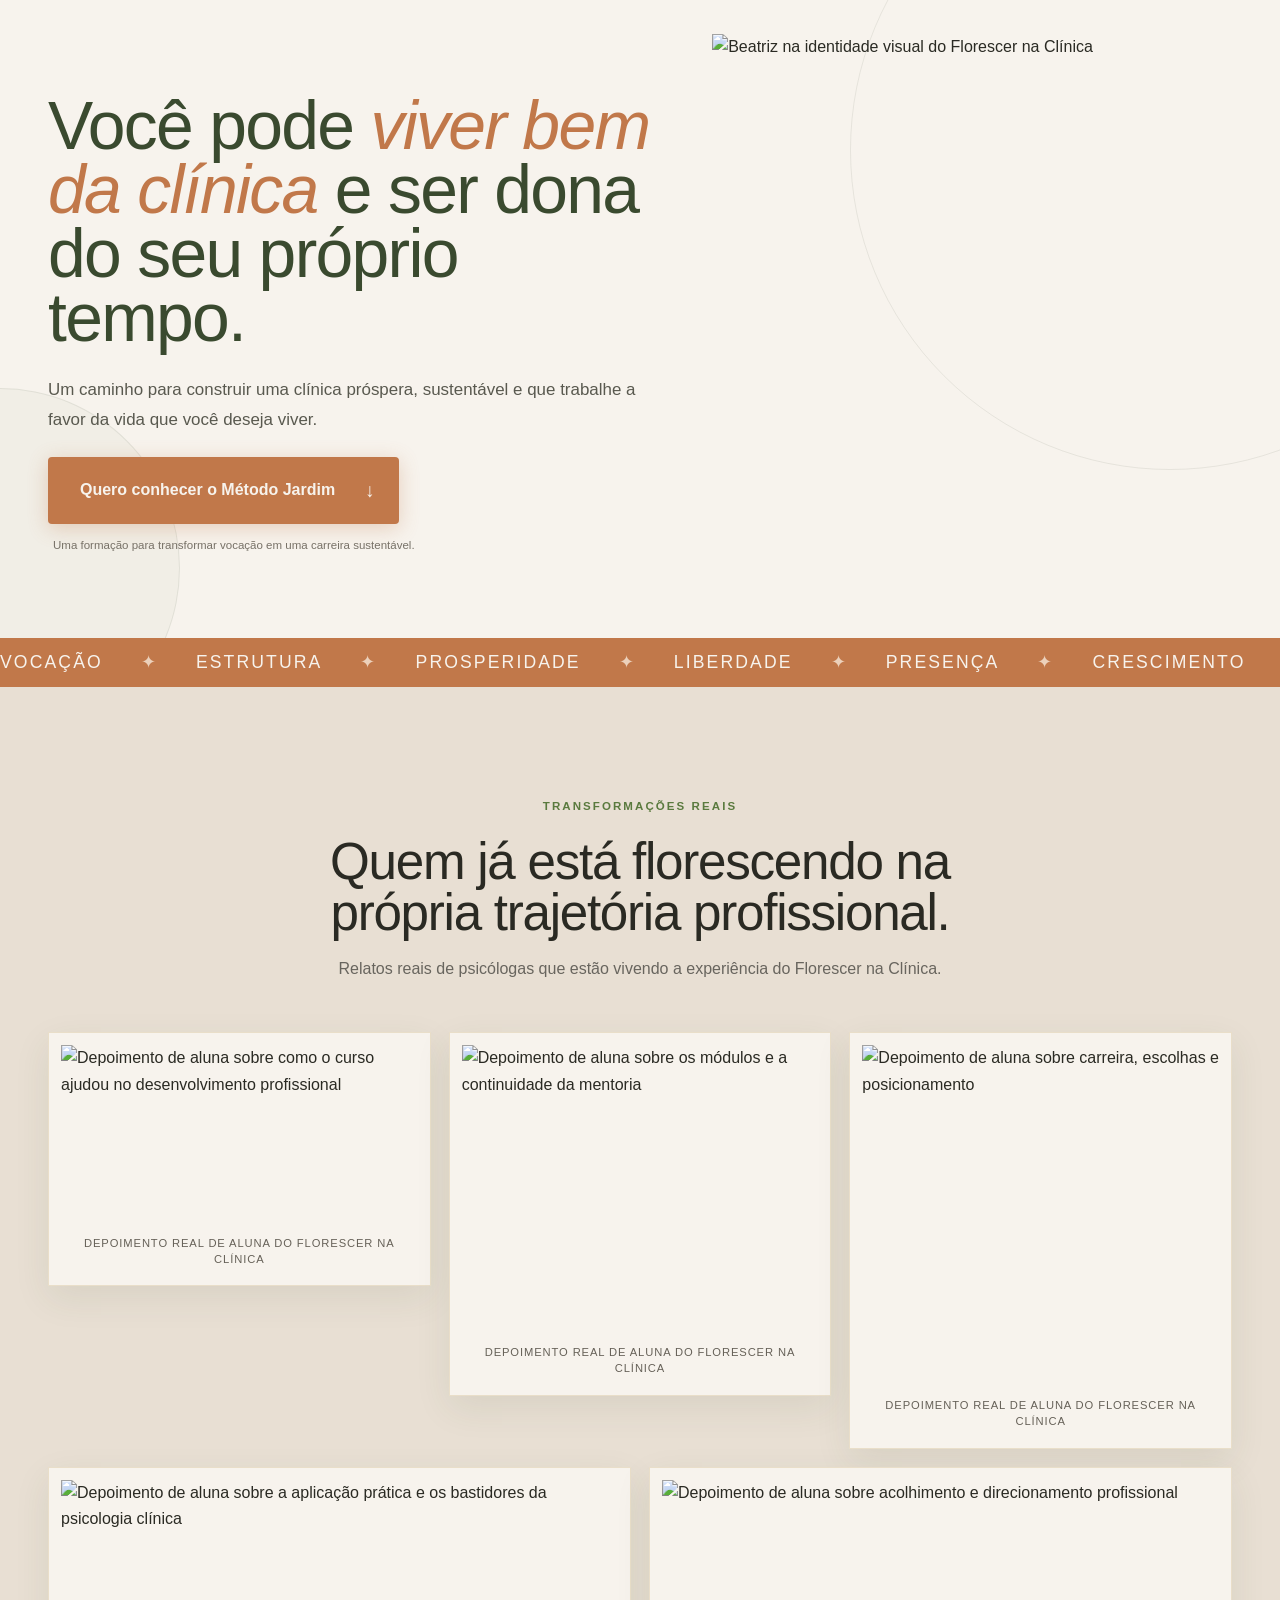
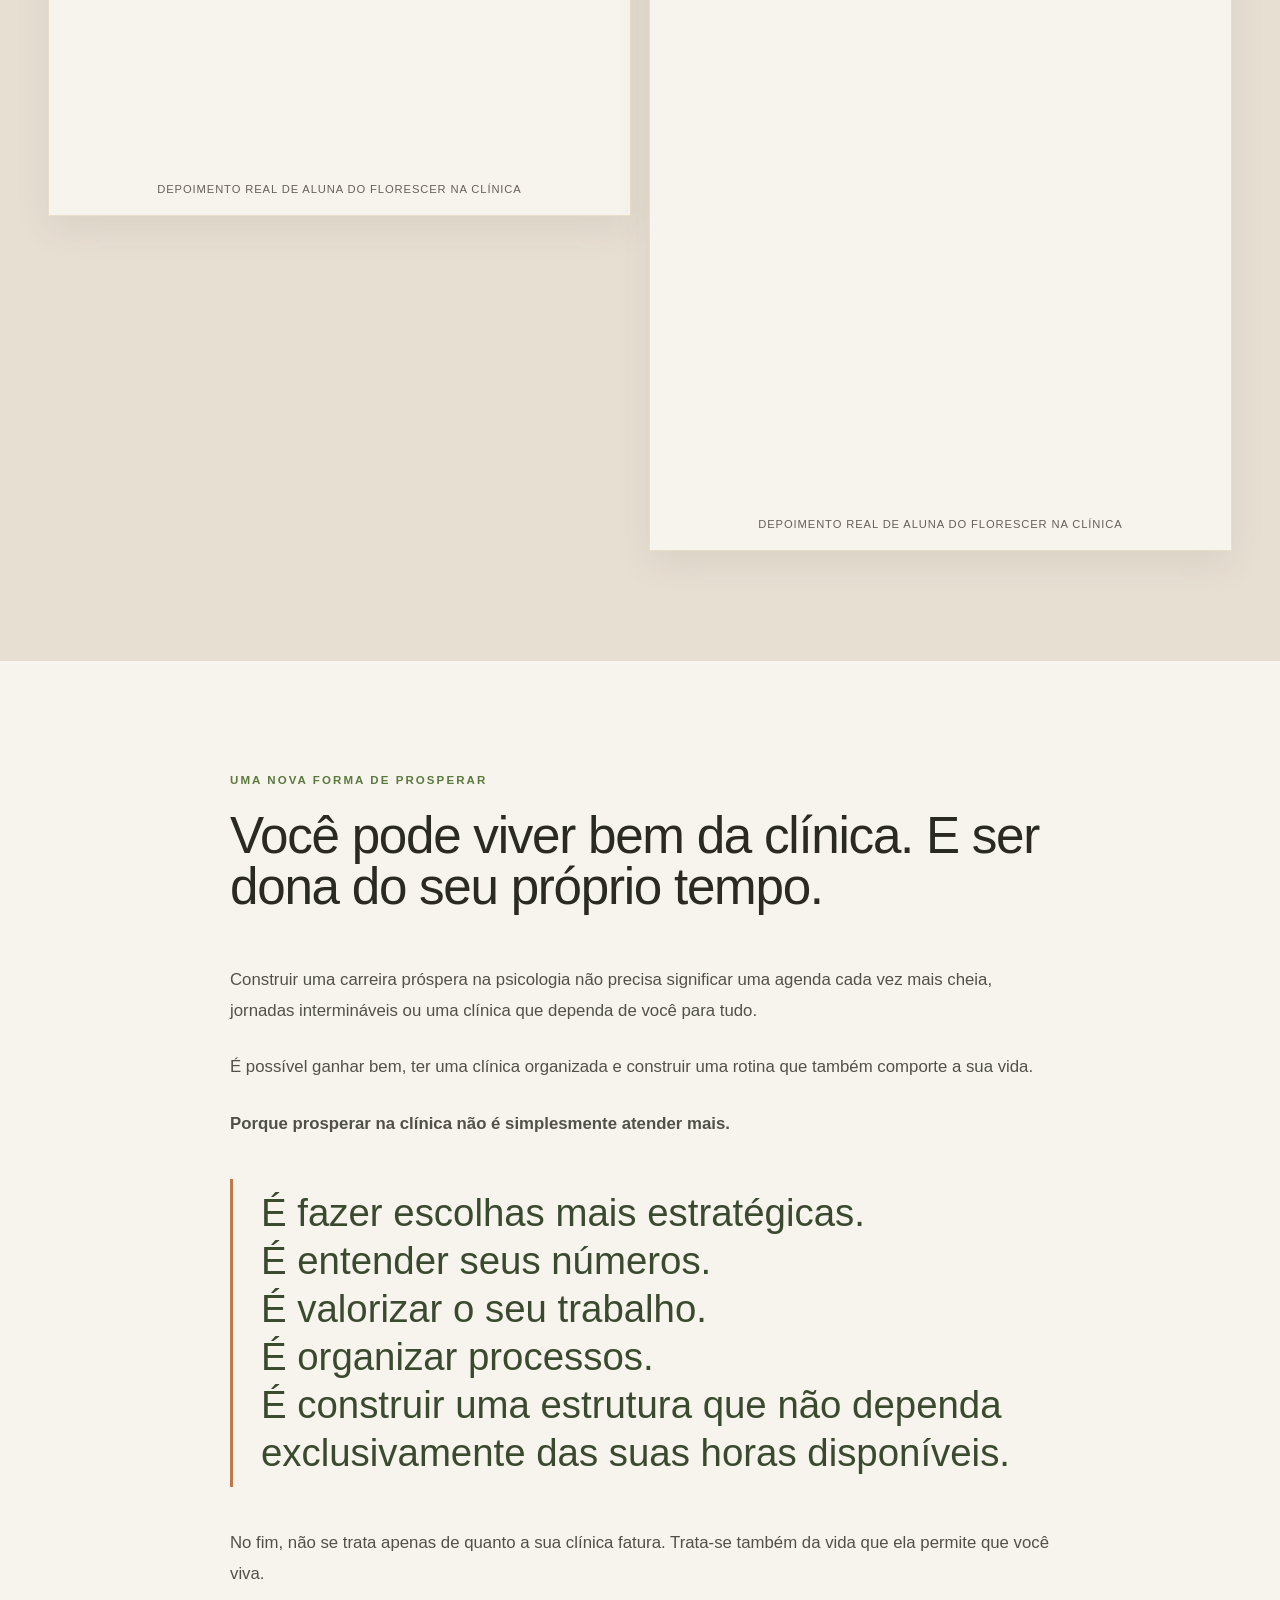
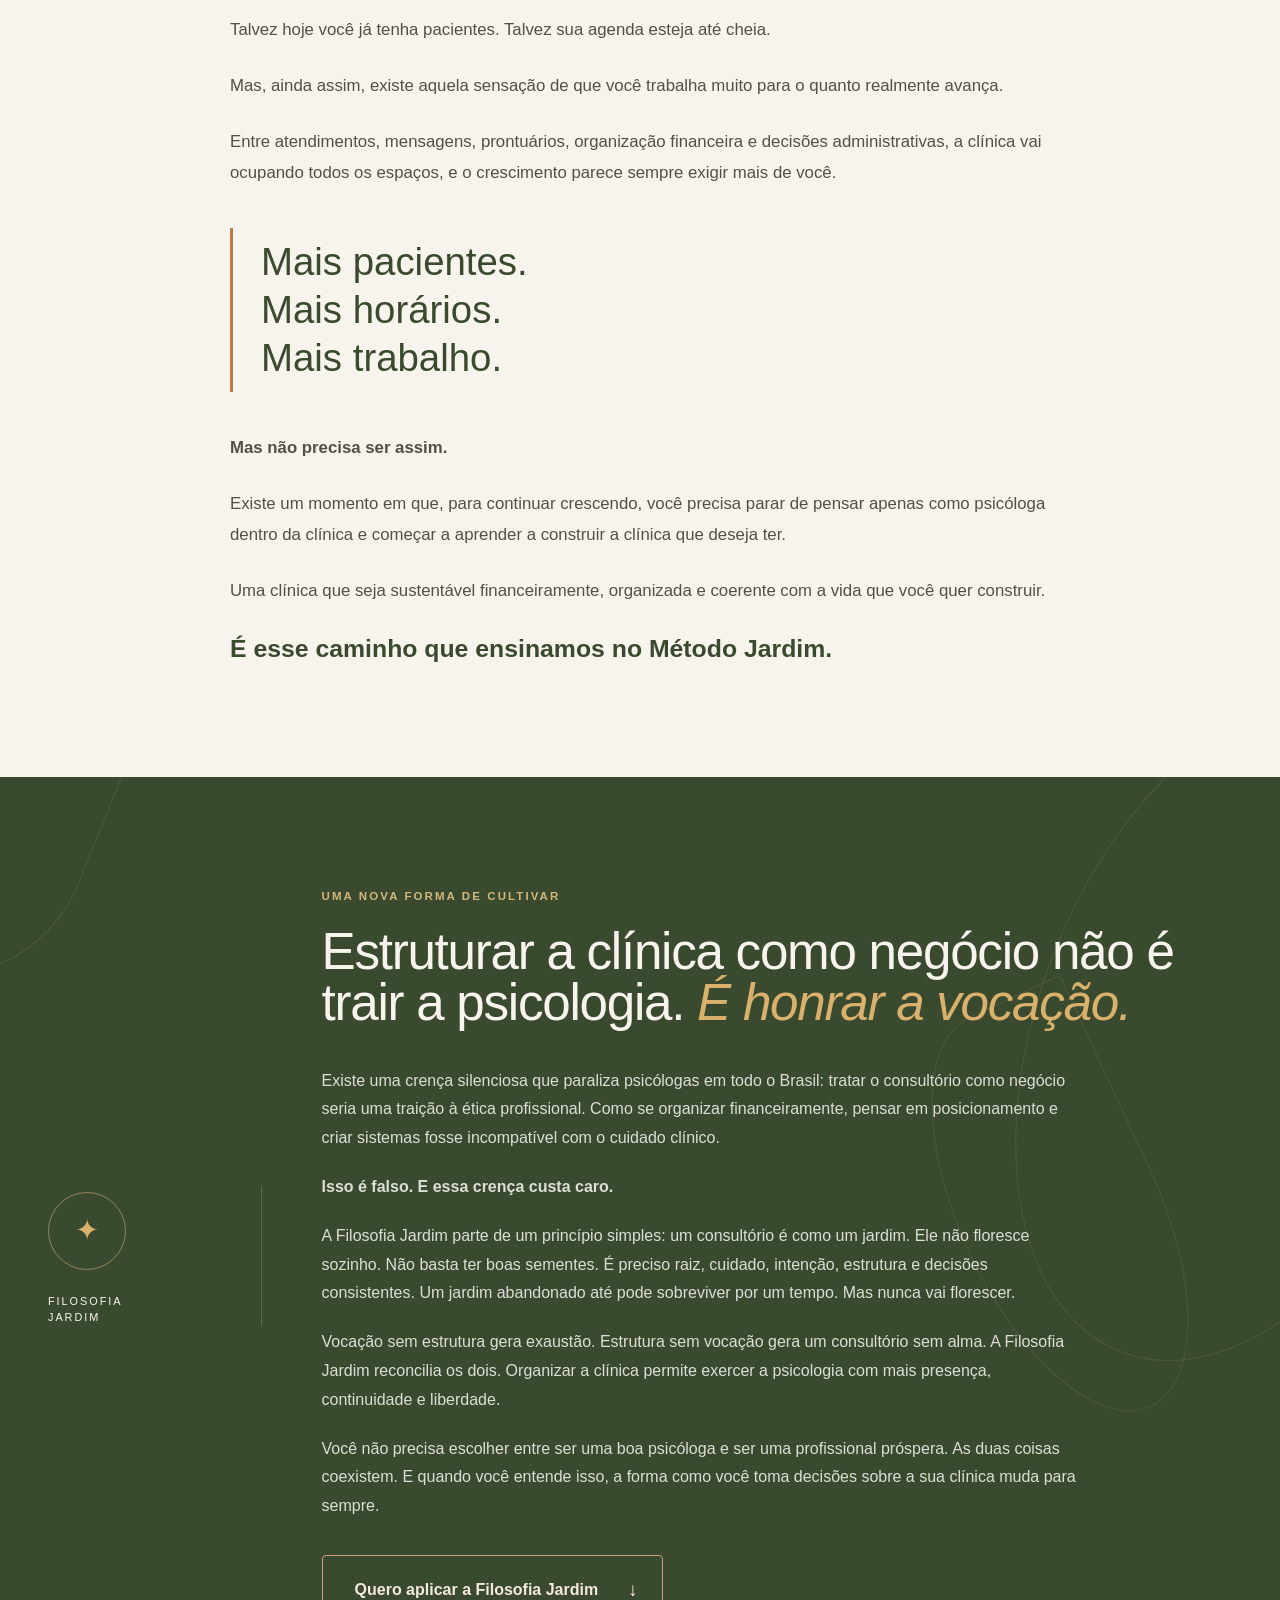
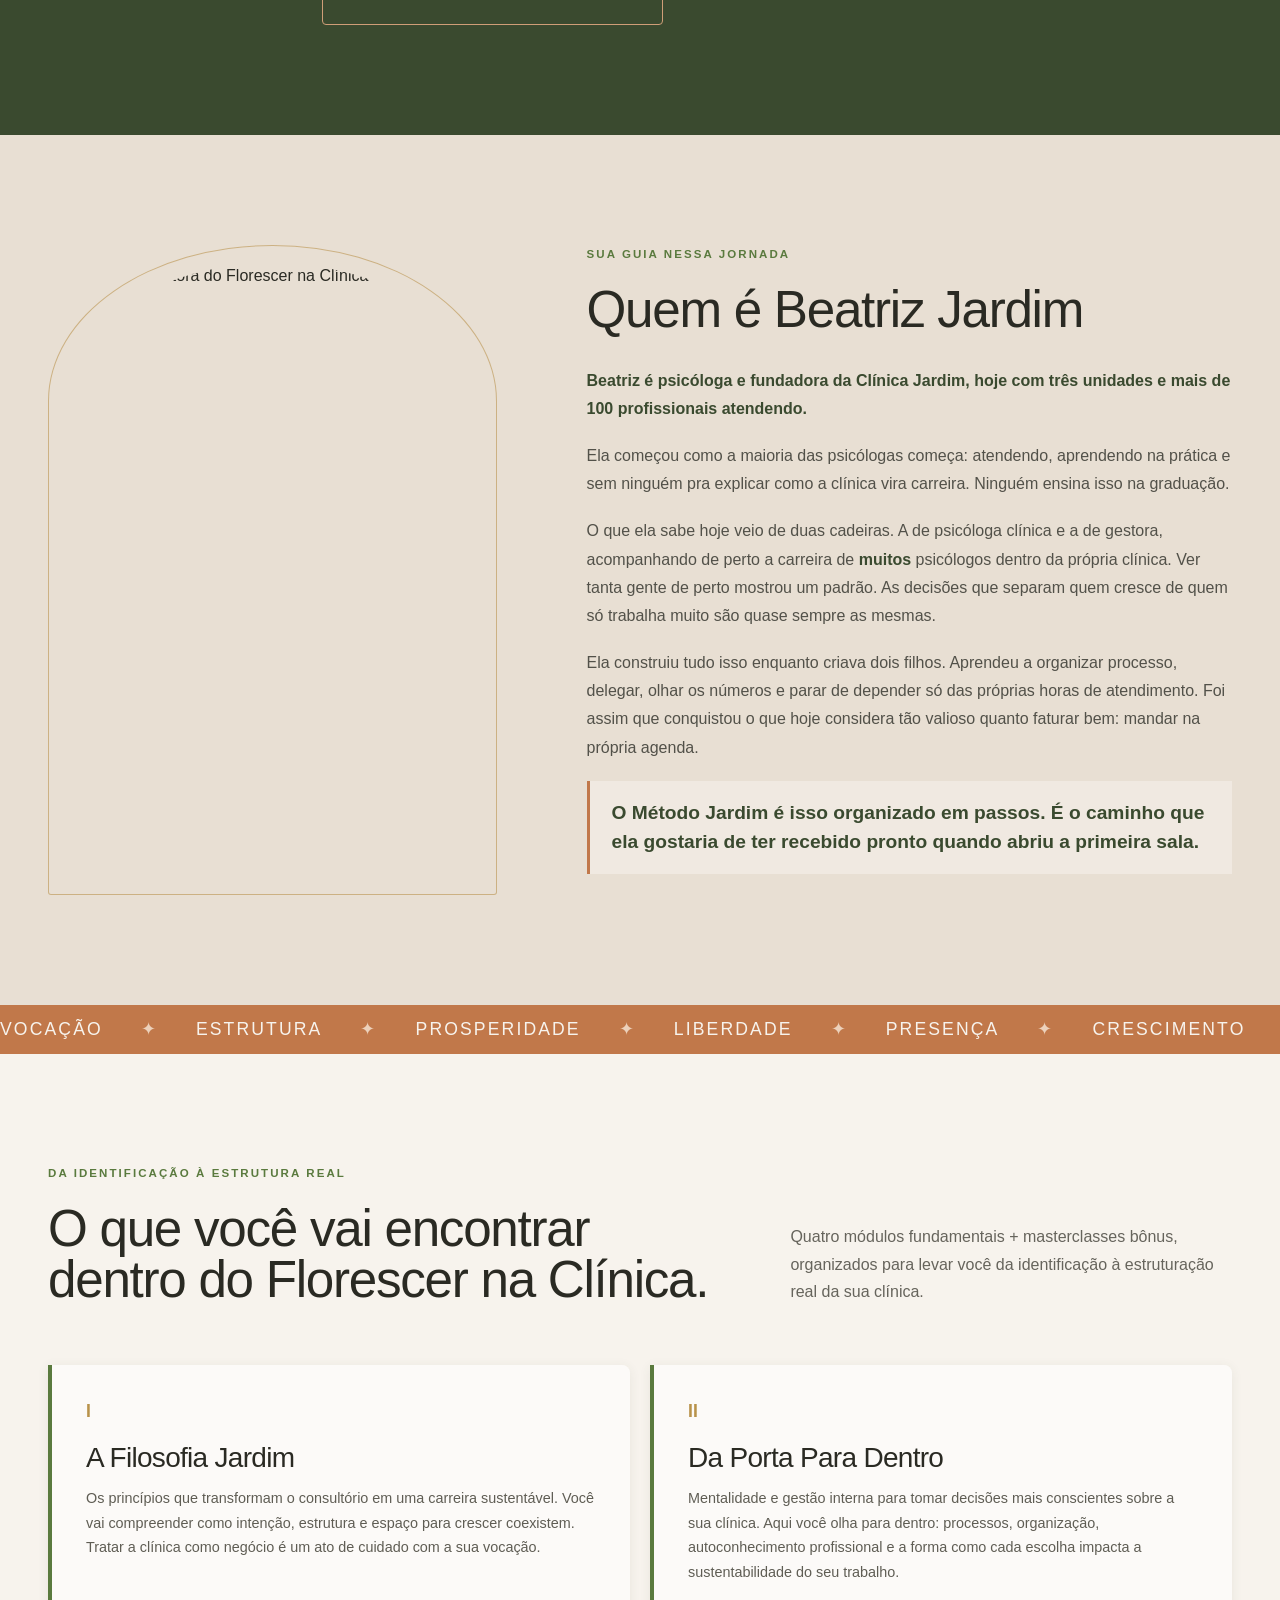
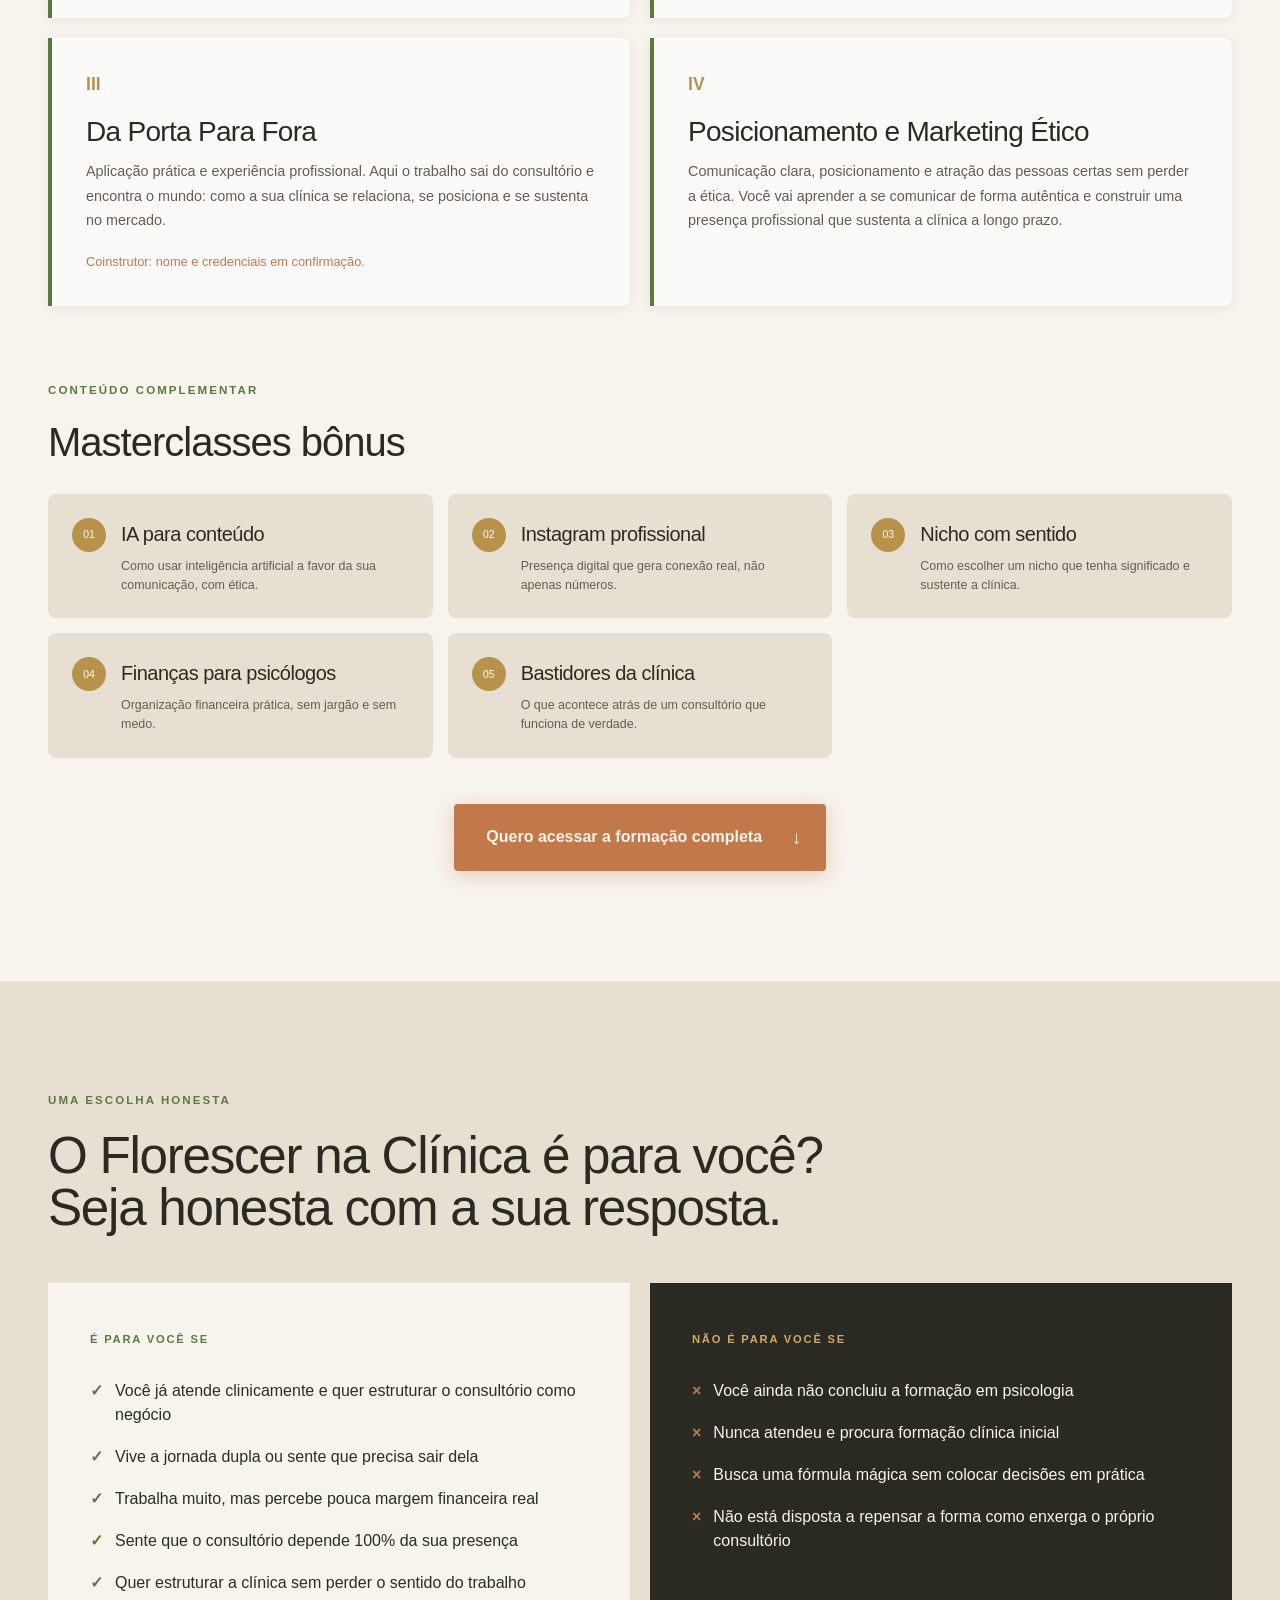
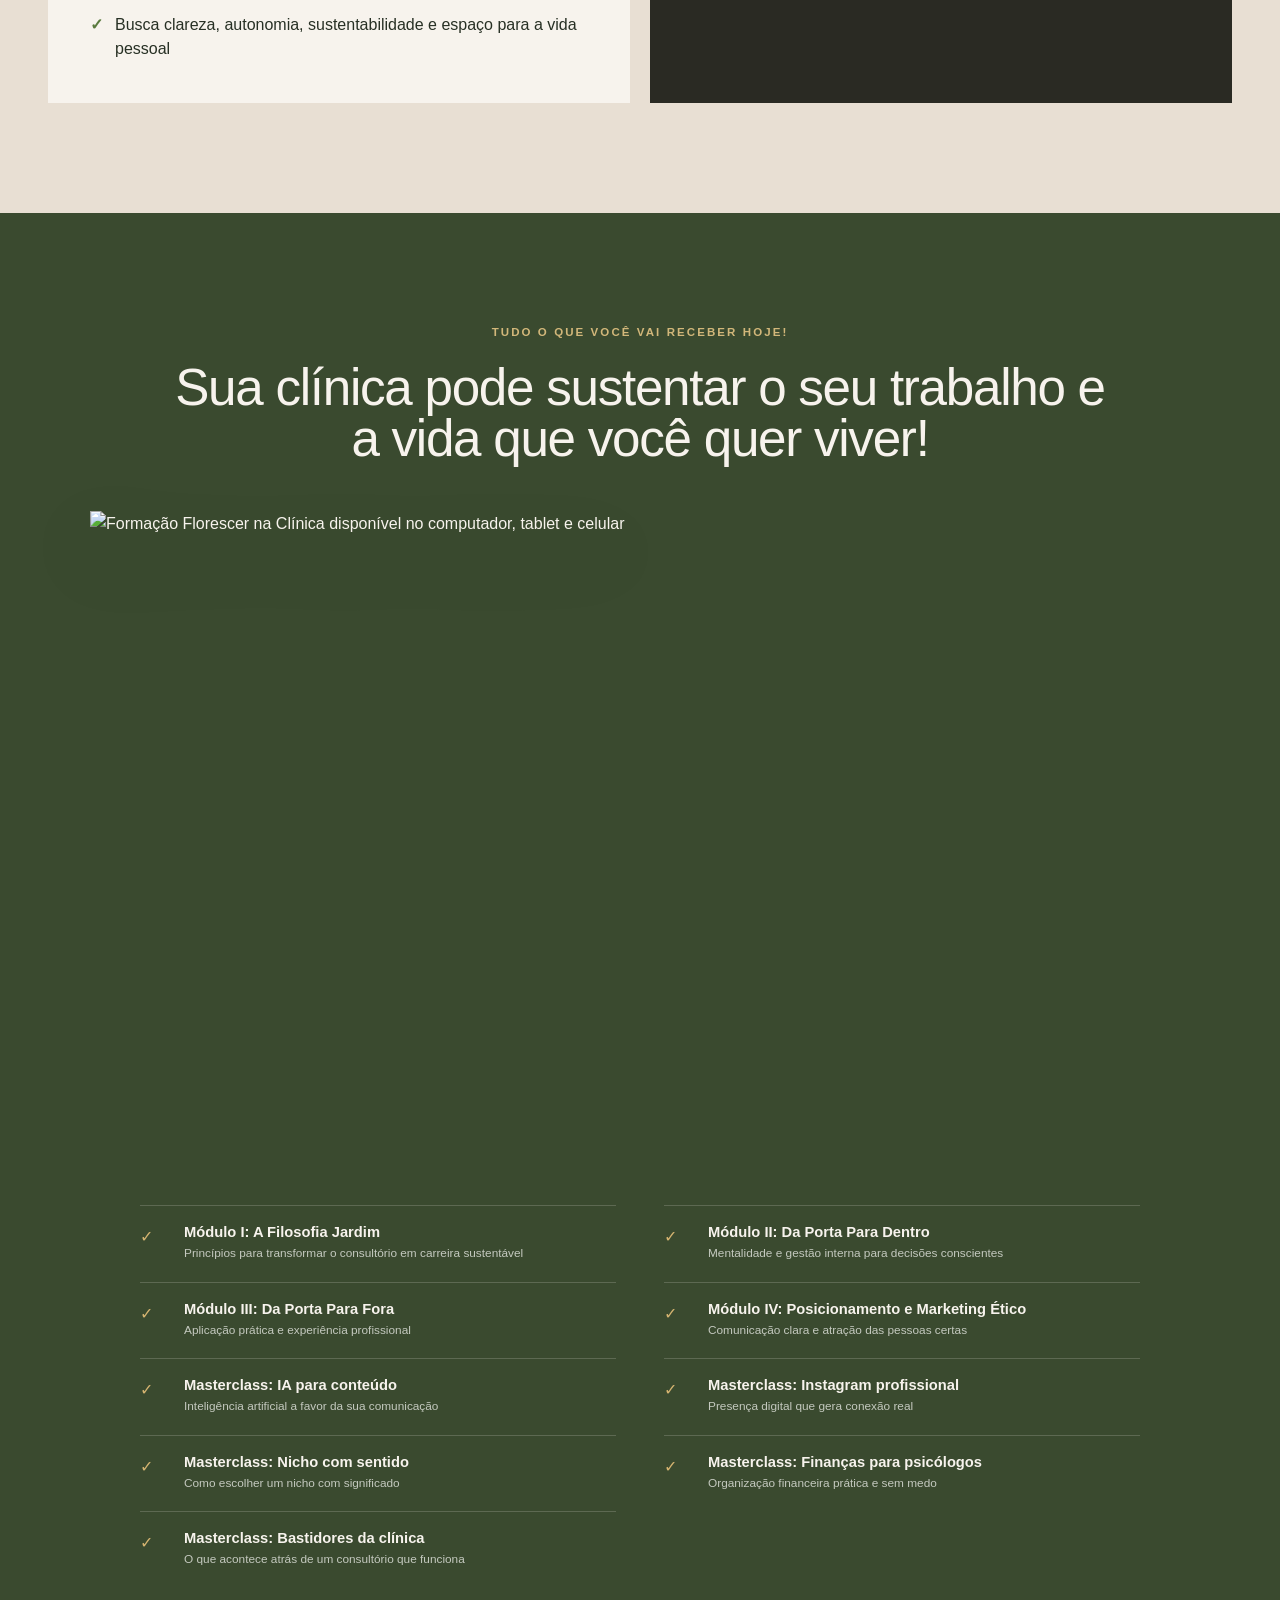
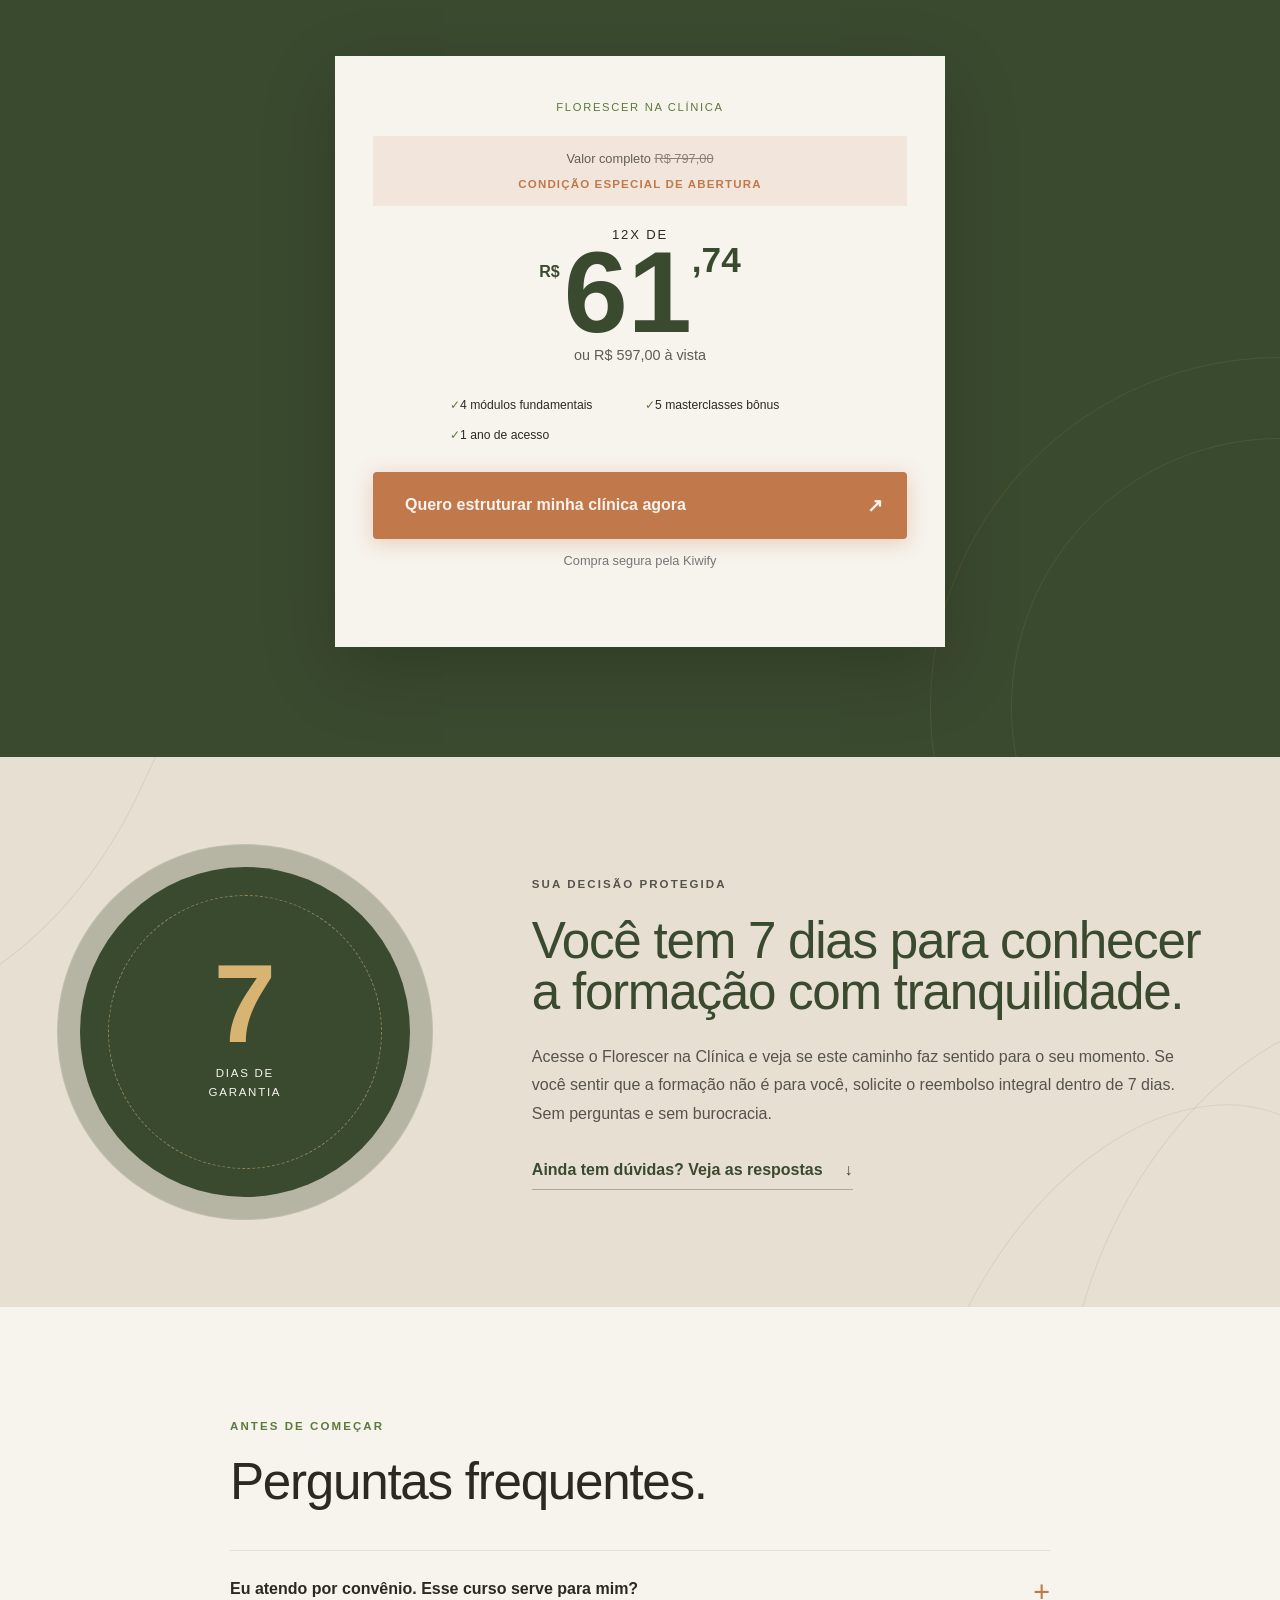
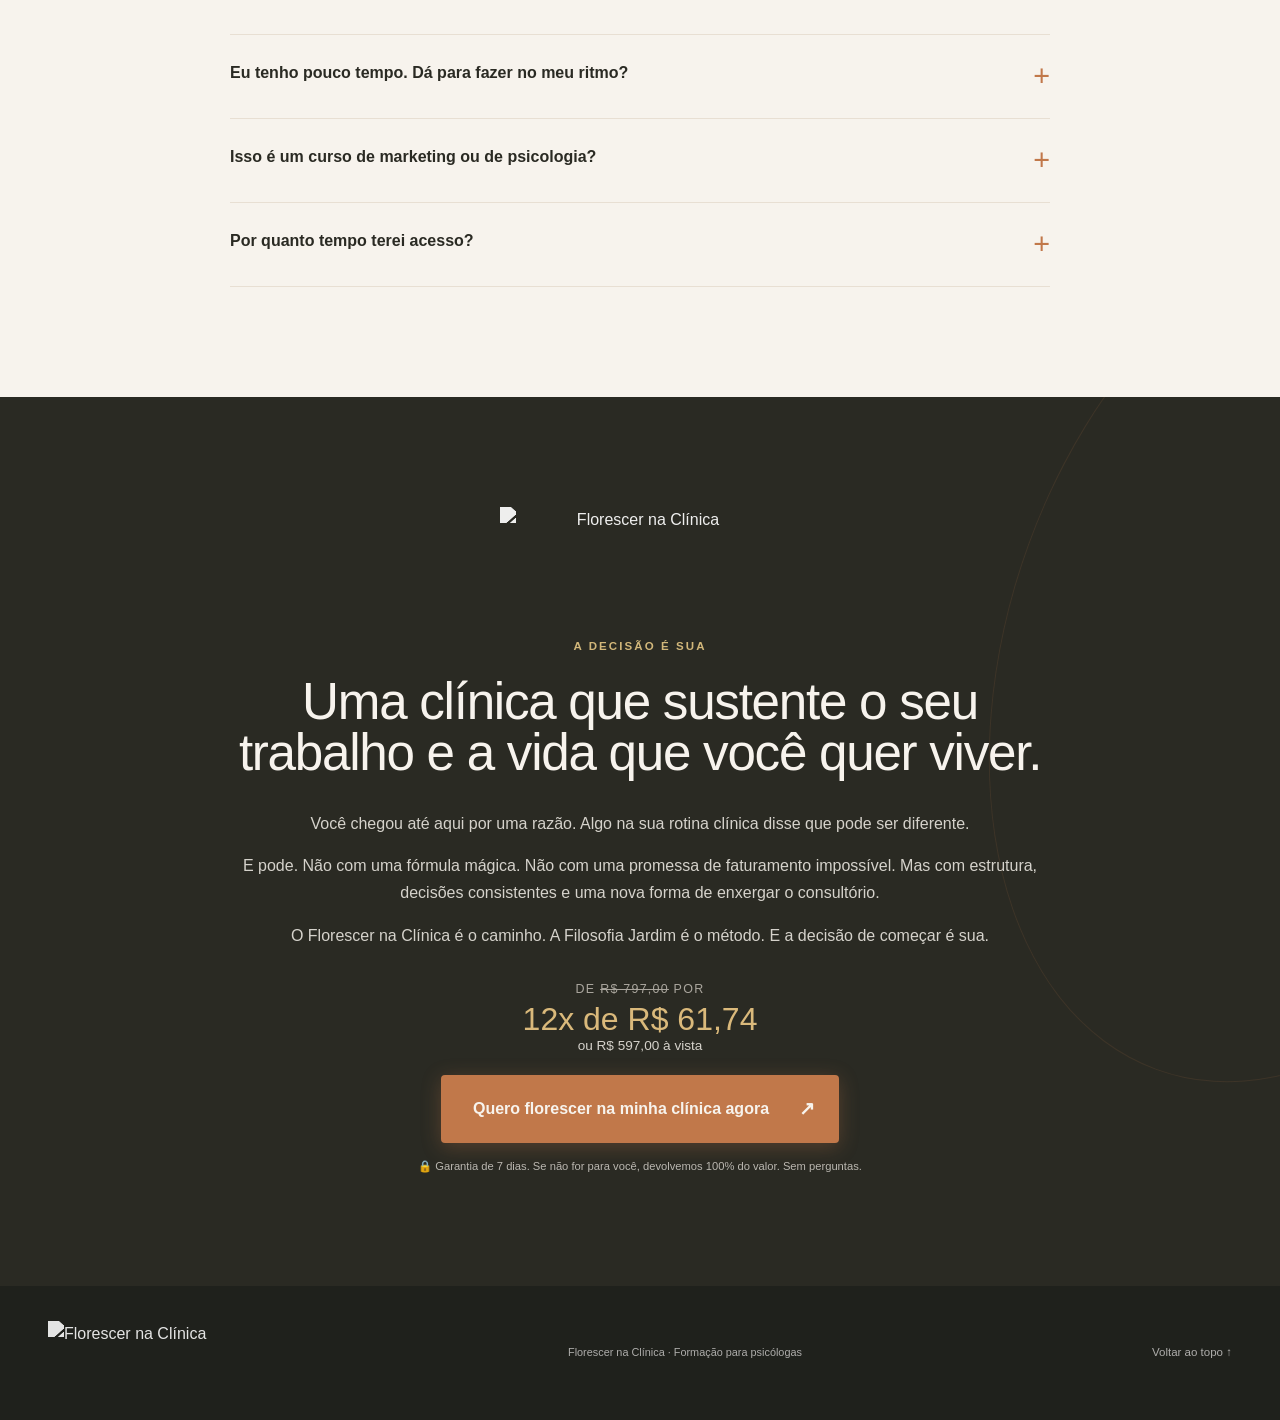
==== commit 98e92dd6: "Anonymize testimonial screenshots" ====
--- a/deploy/florescer-na-clinica/index.html
+++ b/deploy/florescer-na-clinica/index.html
@@ -373,7 +373,7 @@
 
 .__variable_manrope_1uu6zys { --font-sans: 'Manrope', sans-serif; }
 </style>
-</head><body class="__variable_cormorant_garamond_0rf26dl __variable_manrope_1uu6zys"><main class="nova-page"><header class="nova-hero" id="inicio"><div class="hero-orbit orbit-one" aria-hidden="true"></div><div class="hero-orbit orbit-two" aria-hidden="true"></div><div class="nova-container nova-hero-grid"><div class="nova-hero-copy" data-reveal="left"><h1>Você pode <em>viver bem da clínica</em> e ser dona do seu próprio tempo.</h1><p class="nova-lead">Um caminho para construir uma clínica próspera, sustentável e que trabalhe a favor da vida que você deseja viver.</p><a class="nova-button " href="#provas"><span>Quero conhecer o Método Jardim</span><b aria-hidden="true">↓</b></a><p class="nova-support">Uma formação para transformar vocação em uma carreira sustentável.</p></div><div class="nova-portrait-wrap"><img class="nova-portrait" src="/florescer-na-clinica/beatriz-jardim-hero.webp" alt="Beatriz na identidade visual do Florescer na Clínica" width="900" height="1007" fetchPriority="high" decoding="async"/></div></div></header><div class="nova-marquee" aria-label="Vocação, estrutura, prosperidade, liberdade, presença e crescimento"><div><span>vocação<i>✦</i></span><span>estrutura<i>✦</i></span><span>prosperidade<i>✦</i></span><span>liberdade<i>✦</i></span><span>presença<i>✦</i></span><span>crescimento<i>✦</i></span><span>vocação<i>✦</i></span><span>estrutura<i>✦</i></span><span>prosperidade<i>✦</i></span><span>liberdade<i>✦</i></span><span>presença<i>✦</i></span><span>crescimento<i>✦</i></span></div></div><section class="nova-section nova-proof" id="provas"><div class="nova-container"><div class="proof-heading" data-reveal="up"><p class="nova-kicker">Transformações reais</p><h2>Quem já está florescendo na própria trajetória profissional.</h2><p>Relatos reais de psicólogas que estão vivendo a experiência do Florescer na Clínica.</p></div><div class="proof-grid"><figure data-reveal="left"><img src="/florescer-na-clinica/depoimento-florescer-01.webp" alt="Depoimento de aluna sobre como o curso ajudou no desenvolvimento profissional" width="1242" height="1229" loading="lazy" decoding="async"/><figcaption>Depoimento real de aluna do Florescer na Clínica</figcaption></figure><figure data-reveal="up"><img src="/florescer-na-clinica/depoimento-florescer-02.webp" alt="Depoimento de aluna sobre os módulos e a continuidade da mentoria" width="739" height="1600" loading="lazy" decoding="async"/><figcaption>Depoimento real de aluna do Florescer na Clínica</figcaption></figure><figure data-reveal="right"><img src="/florescer-na-clinica/depoimento-florescer-03.webp" alt="Depoimento de aluna sobre carreira, escolhas e posicionamento" width="739" height="1600" loading="lazy" decoding="async"/><figcaption>Depoimento real de aluna do Florescer na Clínica</figcaption></figure><figure data-reveal="up"><img src="/florescer-na-clinica/depoimento-florescer-04.webp" alt="Depoimento de aluna sobre a aplicação prática e os bastidores da psicologia clínica" width="1242" height="641" loading="lazy" decoding="async"/><figcaption>Depoimento real de aluna do Florescer na Clínica</figcaption></figure><figure data-reveal="up"><img src="/florescer-na-clinica/depoimento-florescer-05.webp" alt="Depoimento de Cristiane Pereira sobre acolhimento e direcionamento profissional" width="591" height="1280" loading="lazy" decoding="async"/><figcaption>Depoimento real de aluna do Florescer na Clínica</figcaption></figure></div></div></section><section class="nova-section nova-pain" id="dor"><div class="nova-reading" data-reveal="up"><p class="nova-kicker">Uma nova forma de prosperar</p><h2>Você pode viver bem da clínica. E ser dona do seu próprio tempo.</h2><div class="nova-copy"><p>Construir uma carreira próspera na psicologia não precisa significar uma agenda cada vez mais cheia, jornadas intermináveis ou uma clínica que dependa de você para tudo.</p><p>É possível ganhar bem, ter uma clínica organizada e construir uma rotina que também comporte a sua vida.</p><p><strong>Porque prosperar na clínica não é simplesmente atender mais.</strong></p><blockquote>É fazer escolhas mais estratégicas.<br/>É entender seus números.<br/>É valorizar o seu trabalho.<br/>É organizar processos.<br/>É construir uma estrutura que não dependa exclusivamente das suas horas disponíveis.</blockquote><p>No fim, não se trata apenas de quanto a sua clínica fatura. Trata-se também da vida que ela permite que você viva.</p><p>Talvez hoje você já tenha pacientes. Talvez sua agenda esteja até cheia.</p><p>Mas, ainda assim, existe aquela sensação de que você trabalha muito para o quanto realmente avança.</p><p>Entre atendimentos, mensagens, prontuários, organização financeira e decisões administrativas, a clínica vai ocupando todos os espaços, e o crescimento parece sempre exigir mais de você.</p><blockquote>Mais pacientes.<br/>Mais horários.<br/>Mais trabalho.</blockquote><p><strong>Mas não precisa ser assim.</strong></p><p>Existe um momento em que, para continuar crescendo, você precisa parar de pensar apenas como psicóloga dentro da clínica e começar a aprender a construir a clínica que deseja ter.</p><p>Uma clínica que seja sustentável financeiramente, organizada e coerente com a vida que você quer construir.</p><p class="nova-closing-line">É esse caminho que ensinamos no Método Jardim.</p></div></div></section><section class="nova-section nova-philosophy"><div class="botanical-lines" aria-hidden="true"><i></i><i></i><i></i></div><div class="nova-container philosophy-grid"><div class="philosophy-mark" data-reveal="left"><span>✦</span><p>Filosofia<br/>Jardim</p></div><div data-reveal="right"><p class="nova-kicker light">Uma nova forma de cultivar</p><h2>Estruturar a clínica como negócio não é trair a psicologia. <em>É honrar a vocação.</em></h2><div class="nova-dark-copy"><p>Existe uma crença silenciosa que paraliza psicólogas em todo o Brasil: tratar o consultório como negócio seria uma traição à ética profissional. Como se organizar financeiramente, pensar em posicionamento e criar sistemas fosse incompatível com o cuidado clínico.</p><p><strong>Isso é falso. E essa crença custa caro.</strong></p><p>A Filosofia Jardim parte de um princípio simples: um consultório é como um jardim. Ele não floresce sozinho. Não basta ter boas sementes. É preciso raiz, cuidado, intenção, estrutura e decisões consistentes. Um jardim abandonado até pode sobreviver por um tempo. Mas nunca vai florescer.</p><p>Vocação sem estrutura gera exaustão. Estrutura sem vocação gera um consultório sem alma. A Filosofia Jardim reconcilia os dois. Organizar a clínica permite exercer a psicologia com mais presença, continuidade e liberdade.</p><p>Você não precisa escolher entre ser uma boa psicóloga e ser uma profissional próspera. As duas coisas coexistem. E quando você entende isso, a forma como você toma decisões sobre a sua clínica muda para sempre.</p></div><a class="nova-button secondary" href="#mentora"><span>Quero aplicar a Filosofia Jardim</span><b aria-hidden="true">↓</b></a></div></div></section><section class="nova-section nova-about" id="mentora"><div class="nova-container nova-about-grid"><div class="about-image" data-reveal="left"><img src="/florescer-na-clinica/beatriz-jardim-mentora.webp" alt="Beatriz, mentora do Florescer na Clínica" width="792" height="1200" loading="lazy" decoding="async"/></div><div data-reveal="right"><p class="nova-kicker">Sua guia nessa jornada</p><h2>Quem é Beatriz Jardim.</h2><div class="about-copy"><p><strong>Beatriz é psicóloga e fundadora da Clínica Jardim, hoje com três unidades e mais de 100 profissionais atendendo.</strong></p><p>Ela começou como a maioria das psicólogas começa: atendendo, aprendendo na prática e sem ninguém pra explicar como a clínica vira carreira. Ninguém ensina isso na graduação.</p><p>O que ela sabe hoje veio de duas cadeiras. A de psicóloga clínica e a de gestora, acompanhando de perto a carreira de <strong>muitos</strong> psicólogos dentro da própria clínica. Ver tanta gente de perto mostrou um padrão. As decisões que separam quem cresce de quem só trabalha muito são quase sempre as mesmas.</p><p>Ela construiu tudo isso enquanto criava dois filhos. Aprendeu a organizar processo, delegar, olhar os números e parar de depender só das próprias horas de atendimento. Foi assim que conquistou o que hoje considera tão valioso quanto faturar bem: mandar na própria agenda.</p><p class="about-closing"><strong>O Método Jardim é isso organizado em passos. É o caminho que ela gostaria de ter recebido pronto quando abriu a primeira sala.</strong></p></div></div></div></section><div class="nova-marquee" aria-label="Vocação, estrutura, prosperidade, liberdade, presença e crescimento"><div><span>vocação<i>✦</i></span><span>estrutura<i>✦</i></span><span>prosperidade<i>✦</i></span><span>liberdade<i>✦</i></span><span>presença<i>✦</i></span><span>crescimento<i>✦</i></span><span>vocação<i>✦</i></span><span>estrutura<i>✦</i></span><span>prosperidade<i>✦</i></span><span>liberdade<i>✦</i></span><span>presença<i>✦</i></span><span>crescimento<i>✦</i></span></div></div><section class="nova-section nova-curriculum" id="conteudo"><div class="nova-container"><div class="nova-section-head" data-reveal="up"><div><p class="nova-kicker">Da identificação à estrutura real</p><h2>O que você vai encontrar dentro do Florescer na Clínica.</h2></div><p>Quatro módulos fundamentais + masterclasses bônus, organizados para levar você da identificação à estruturação real da sua clínica.</p></div><div class="modules-grid"><article class="module-card" data-reveal="left"><span>I</span><h3>A Filosofia Jardim</h3><p>Os princípios que transformam o consultório em uma carreira sustentável. Você vai compreender como intenção, estrutura e espaço para crescer coexistem. Tratar a clínica como negócio é um ato de cuidado com a sua vocação.</p></article><article class="module-card" data-reveal="right"><span>II</span><h3>Da Porta Para Dentro</h3><p>Mentalidade e gestão interna para tomar decisões mais conscientes sobre a sua clínica. Aqui você olha para dentro: processos, organização, autoconhecimento profissional e a forma como cada escolha impacta a sustentabilidade do seu trabalho.</p></article><article class="module-card" data-reveal="left"><span>III</span><h3>Da Porta Para Fora</h3><p>Aplicação prática e experiência profissional. Aqui o trabalho sai do consultório e encontra o mundo: como a sua clínica se relaciona, se posiciona e se sustenta no mercado.</p><small>Coinstrutor: nome e credenciais em confirmação.</small></article><article class="module-card" data-reveal="right"><span>IV</span><h3>Posicionamento e Marketing Ético</h3><p>Comunicação clara, posicionamento e atração das pessoas certas sem perder a ética. Você vai aprender a se comunicar de forma autêntica e construir uma presença profissional que sustenta a clínica a longo prazo.</p></article></div><div class="masterclass-head" data-reveal="up"><p class="nova-kicker">Conteúdo complementar</p><h3>Masterclasses bônus</h3></div><div class="master-grid"><article data-reveal="left"><span>01</span><div><h4>IA para conteúdo</h4><p>Como usar inteligência artificial a favor da sua comunicação, com ética.</p></div></article><article data-reveal="up"><span>02</span><div><h4>Instagram profissional</h4><p>Presença digital que gera conexão real, não apenas números.</p></div></article><article data-reveal="left"><span>03</span><div><h4>Nicho com sentido</h4><p>Como escolher um nicho que tenha significado e sustente a clínica.</p></div></article><article data-reveal="up"><span>04</span><div><h4>Finanças para psicólogos</h4><p>Organização financeira prática, sem jargão e sem medo.</p></div></article><article data-reveal="left"><span>05</span><div><h4>Bastidores da clínica</h4><p>O que acontece atrás de um consultório que funciona de verdade.</p></div></article></div><div class="center-button" data-reveal="up"><a class="nova-button " href="#publico"><span>Quero acessar a formação completa</span><b aria-hidden="true">↓</b></a></div></div></section><section class="nova-section nova-audience" id="publico"><div class="nova-container"><div class="audience-title" data-reveal="up"><p class="nova-kicker">Uma escolha honesta</p><h2>O Florescer na Clínica é para você? Seja honesta com a sua resposta.</h2></div><div class="audience-grid"><article data-reveal="left"><span class="decision-label">É para você se</span><ul><li><b>✓</b>Você já atende clinicamente e quer estruturar o consultório como negócio</li><li><b>✓</b>Vive a jornada dupla ou sente que precisa sair dela</li><li><b>✓</b>Trabalha muito, mas percebe pouca margem financeira real</li><li><b>✓</b>Sente que o consultório depende 100% da sua presença</li><li><b>✓</b>Quer estruturar a clínica sem perder o sentido do trabalho</li><li><b>✓</b>Busca clareza, autonomia, sustentabilidade e espaço para a vida pessoal</li></ul></article><article class="not-for" data-reveal="right"><span class="decision-label">Não é para você se</span><ul><li><b>×</b>Você ainda não concluiu a formação em psicologia</li><li><b>×</b>Nunca atendeu e procura formação clínica inicial</li><li><b>×</b>Busca uma fórmula mágica sem colocar decisões em prática</li><li><b>×</b>Não está disposta a repensar a forma como enxerga o próprio consultório</li></ul></article></div></div></section><section class="nova-section nova-offer" id="oferta"><div class="offer-rings" aria-hidden="true"></div><div class="nova-container"><div class="offer-heading offer-heading-centered" data-reveal="up"><p class="nova-kicker light">Tudo o que você vai receber hoje!</p><h2>Sua clínica pode sustentar o seu trabalho e a vida que você quer viver!</h2></div><figure class="offer-mockup offer-mockup-wide" data-reveal="up"><img src="/florescer-na-clinica/mockup-florescer-transparente.webp" alt="Formação Florescer na Clínica disponível no computador, tablet e celular" width="1397" height="839" loading="lazy" decoding="async"/></figure><div class="offer-stack offer-stack-columns" data-reveal="up"><article><span>✓</span><div><h3>Módulo I: A Filosofia Jardim</h3><p>Princípios para transformar o consultório em carreira sustentável</p></div></article><article><span>✓</span><div><h3>Módulo II: Da Porta Para Dentro</h3><p>Mentalidade e gestão interna para decisões conscientes</p></div></article><article><span>✓</span><div><h3>Módulo III: Da Porta Para Fora</h3><p>Aplicação prática e experiência profissional</p></div></article><article><span>✓</span><div><h3>Módulo IV: Posicionamento e Marketing Ético</h3><p>Comunicação clara e atração das pessoas certas</p></div></article><article><span>✓</span><div><h3>Masterclass: IA para conteúdo</h3><p>Inteligência artificial a favor da sua comunicação</p></div></article><article><span>✓</span><div><h3>Masterclass: Instagram profissional</h3><p>Presença digital que gera conexão real</p></div></article><article><span>✓</span><div><h3>Masterclass: Nicho com sentido</h3><p>Como escolher um nicho com significado</p></div></article><article><span>✓</span><div><h3>Masterclass: Finanças para psicólogos</h3><p>Organização financeira prática e sem medo</p></div></article><article><span>✓</span><div><h3>Masterclass: Bastidores da clínica</h3><p>O que acontece atrás de um consultório que funciona</p></div></article></div><aside class="checkout-card offer-checkout" data-reveal="up"><p>Florescer na Clínica</p><div class="offer-anchor"><span>Valor completo <s>R$ 797,00</s></span><strong>Condição especial de abertura</strong></div><div class="installment-label">12x de</div><div class="installment-price"><small>R$</small><strong>61</strong><sup>,74</sup></div><div class="cash-price">ou R$ 597,00 à vista</div><ul><li><span>✓</span>4 módulos fundamentais</li><li><span>✓</span>5 masterclasses bônus</li><li><span>✓</span>1 ano de acesso</li></ul><a class="nova-button " href="https://pay.kiwify.com.br/iXQjQT1" target="_blank" rel="noreferrer"><span>Quero estruturar minha clínica agora</span><b aria-hidden="true">↗</b></a><small>Compra segura pela Kiwify</small><div class="payment-methods" role="img" aria-label="Meios de pagamento aceitos"></div></aside></div></section><section class="nova-section nova-guarantee-section"><div class="guarantee-art" aria-hidden="true"><i></i><i></i><i></i></div><div class="nova-container guarantee-grid"><div class="guarantee-seal" data-reveal="left"><div><span>7</span><p>dias de<br/>garantia</p></div></div><div data-reveal="right"><p class="nova-kicker">Sua decisão protegida</p><h2>Você tem 7 dias para conhecer a formação com tranquilidade.</h2><p>Acesse o Florescer na Clínica e veja se este caminho faz sentido para o seu momento. Se você sentir que a formação não é para você, solicite o reembolso integral dentro de 7 dias. Sem perguntas e sem burocracia.</p><a class="guarantee-next" href="#faq">Ainda tem dúvidas? Veja as respostas <span>↓</span></a></div></div></section><section class="nova-section nova-faq" id="faq"><div class="nova-reading"><div class="faq-title" data-reveal="up"><p class="nova-kicker">Antes de começar</p><h2>Perguntas frequentes.</h2></div><div class="nova-faq-list"><details data-reveal="left"><summary><span>Eu atendo por convênio. Esse curso serve para mim?</span><b aria-hidden="true">+</b></summary><div><p>Sim. O Florescer na Clínica não depende do modelo de atendimento que você utiliza. A Filosofia Jardim trabalha a estrutura do consultório como um todo: organização, mentalidade, posicionamento e gestão. Os princípios se aplicam à sua clínica, seja no atendimento particular, por convênio ou em ambos.</p></div></details><details data-reveal="right"><summary><span>Eu tenho pouco tempo. Dá para fazer no meu ritmo?</span><b aria-hidden="true">+</b></summary><div><p>Sim. Você tem 1 ano de acesso a todo o conteúdo. A formação foi pensada para ser consumida no seu ritmo, sem pressão. Cada módulo é prático e direto. Você pode aplicar as decisões conforme avança e começar a perceber mudanças antes mesmo de concluir a formação.</p></div></details><details data-reveal="left"><summary><span>Isso é um curso de marketing ou de psicologia?</span><b aria-hidden="true">+</b></summary><div><p>É uma formação para estruturar a clínica como negócio sustentável. O marketing é um dos temas, mas o foco é mais amplo: mentalidade, gestão interna, aplicação prática e posicionamento ético. O objetivo é reconciliar vocação e prosperidade, não transformar você em uma profissional de marketing.</p></div></details><details data-reveal="right"><summary><span>Por quanto tempo terei acesso?</span><b aria-hidden="true">+</b></summary><div><p>Você terá 1 ano de acesso a todos os módulos, masterclasses bônus e atualizações do conteúdo durante esse período.</p></div></details></div></div></section><section class="nova-section nova-final"><div class="final-leaf" aria-hidden="true"></div><div class="nova-reading" data-reveal="up"><img class="final-logo" src="/florescer-na-clinica/florescer-logo-centralizado.svg" alt="Florescer na Clínica" width="1462" height="550" loading="lazy" decoding="async"/><p class="nova-kicker light">A decisão é sua</p><h2>Uma clínica que sustente o seu trabalho e a vida que você quer viver.</h2><div class="final-copy"><p>Você chegou até aqui por uma razão. Algo na sua rotina clínica disse que pode ser diferente.</p><p>E pode. Não com uma fórmula mágica. Não com uma promessa de faturamento impossível. Mas com estrutura, decisões consistentes e uma nova forma de enxergar o consultório.</p><p>O Florescer na Clínica é o caminho. A Filosofia Jardim é o método. E a decisão de começar é sua.</p></div><p class="final-anchor">De <s>R$ 797,00</s> por</p><p class="final-price">12x de R$ 61,74 <span>ou R$ 597,00 à vista</span></p><a class="nova-button " href="https://pay.kiwify.com.br/iXQjQT1" target="_blank" rel="noreferrer"><span>Quero florescer na minha clínica agora</span><b aria-hidden="true">↗</b></a><p class="final-guarantee">🔒 Garantia de 7 dias. Se não for para você, devolvemos 100% do valor. Sem perguntas.</p></div></section><footer class="nova-footer"><div class="nova-container"><a class="nova-logo footer-logo" href="#inicio" aria-label="Florescer na Clínica"><img src="/florescer-na-clinica/florescer-logo-centralizado.svg" alt="Florescer na Clínica" width="1462" height="550" loading="lazy" decoding="async"/></a><p>Florescer na Clínica · Formação para psicólogas</p><a href="#inicio">Voltar ao topo ↑</a></div></footer></main><script>
+</head><body class="__variable_cormorant_garamond_0rf26dl __variable_manrope_1uu6zys"><main class="nova-page"><header class="nova-hero" id="inicio"><div class="hero-orbit orbit-one" aria-hidden="true"></div><div class="hero-orbit orbit-two" aria-hidden="true"></div><div class="nova-container nova-hero-grid"><div class="nova-hero-copy" data-reveal="left"><h1>Você pode <em>viver bem da clínica</em> e ser dona do seu próprio tempo.</h1><p class="nova-lead">Um caminho para construir uma clínica próspera, sustentável e que trabalhe a favor da vida que você deseja viver.</p><a class="nova-button " href="#provas"><span>Quero conhecer o Método Jardim</span><b aria-hidden="true">↓</b></a><p class="nova-support">Uma formação para transformar vocação em uma carreira sustentável.</p></div><div class="nova-portrait-wrap"><img class="nova-portrait" src="/florescer-na-clinica/beatriz-jardim-hero.webp" alt="Beatriz na identidade visual do Florescer na Clínica" width="900" height="1007" fetchPriority="high" decoding="async"/></div></div></header><div class="nova-marquee" aria-label="Vocação, estrutura, prosperidade, liberdade, presença e crescimento"><div><span>vocação<i>✦</i></span><span>estrutura<i>✦</i></span><span>prosperidade<i>✦</i></span><span>liberdade<i>✦</i></span><span>presença<i>✦</i></span><span>crescimento<i>✦</i></span><span>vocação<i>✦</i></span><span>estrutura<i>✦</i></span><span>prosperidade<i>✦</i></span><span>liberdade<i>✦</i></span><span>presença<i>✦</i></span><span>crescimento<i>✦</i></span></div></div><section class="nova-section nova-proof" id="provas"><div class="nova-container"><div class="proof-heading" data-reveal="up"><p class="nova-kicker">Transformações reais</p><h2>Quem já está florescendo na própria trajetória profissional.</h2><p>Relatos reais de psicólogas que estão vivendo a experiência do Florescer na Clínica.</p></div><div class="proof-grid"><figure data-reveal="left"><img src="/florescer-na-clinica/depoimento-florescer-01.webp" alt="Depoimento de aluna sobre como o curso ajudou no desenvolvimento profissional" width="1242" height="610" loading="lazy" decoding="async"/><figcaption>Depoimento real de aluna do Florescer na Clínica</figcaption></figure><figure data-reveal="up"><img src="/florescer-na-clinica/depoimento-florescer-02.webp" alt="Depoimento de aluna sobre os módulos e a continuidade da mentoria" width="739" height="590" loading="lazy" decoding="async"/><figcaption>Depoimento real de aluna do Florescer na Clínica</figcaption></figure><figure data-reveal="right"><img src="/florescer-na-clinica/depoimento-florescer-03.webp" alt="Depoimento de aluna sobre carreira, escolhas e posicionamento" width="739" height="700" loading="lazy" decoding="async"/><figcaption>Depoimento real de aluna do Florescer na Clínica</figcaption></figure><figure data-reveal="up"><img src="/florescer-na-clinica/depoimento-florescer-04.webp" alt="Depoimento de aluna sobre a aplicação prática e os bastidores da psicologia clínica" width="1242" height="641" loading="lazy" decoding="async"/><figcaption>Depoimento real de aluna do Florescer na Clínica</figcaption></figure><figure data-reveal="up"><img src="/florescer-na-clinica/depoimento-florescer-05.webp" alt="Depoimento de aluna sobre acolhimento e direcionamento profissional" width="591" height="660" loading="lazy" decoding="async"/><figcaption>Depoimento real de aluna do Florescer na Clínica</figcaption></figure></div></div></section><section class="nova-section nova-pain" id="dor"><div class="nova-reading" data-reveal="up"><p class="nova-kicker">Uma nova forma de prosperar</p><h2>Você pode viver bem da clínica. E ser dona do seu próprio tempo.</h2><div class="nova-copy"><p>Construir uma carreira próspera na psicologia não precisa significar uma agenda cada vez mais cheia, jornadas intermináveis ou uma clínica que dependa de você para tudo.</p><p>É possível ganhar bem, ter uma clínica organizada e construir uma rotina que também comporte a sua vida.</p><p><strong>Porque prosperar na clínica não é simplesmente atender mais.</strong></p><blockquote>É fazer escolhas mais estratégicas.<br/>É entender seus números.<br/>É valorizar o seu trabalho.<br/>É organizar processos.<br/>É construir uma estrutura que não dependa exclusivamente das suas horas disponíveis.</blockquote><p>No fim, não se trata apenas de quanto a sua clínica fatura. Trata-se também da vida que ela permite que você viva.</p><p>Talvez hoje você já tenha pacientes. Talvez sua agenda esteja até cheia.</p><p>Mas, ainda assim, existe aquela sensação de que você trabalha muito para o quanto realmente avança.</p><p>Entre atendimentos, mensagens, prontuários, organização financeira e decisões administrativas, a clínica vai ocupando todos os espaços, e o crescimento parece sempre exigir mais de você.</p><blockquote>Mais pacientes.<br/>Mais horários.<br/>Mais trabalho.</blockquote><p><strong>Mas não precisa ser assim.</strong></p><p>Existe um momento em que, para continuar crescendo, você precisa parar de pensar apenas como psicóloga dentro da clínica e começar a aprender a construir a clínica que deseja ter.</p><p>Uma clínica que seja sustentável financeiramente, organizada e coerente com a vida que você quer construir.</p><p class="nova-closing-line">É esse caminho que ensinamos no Método Jardim.</p></div></div></section><section class="nova-section nova-philosophy"><div class="botanical-lines" aria-hidden="true"><i></i><i></i><i></i></div><div class="nova-container philosophy-grid"><div class="philosophy-mark" data-reveal="left"><span>✦</span><p>Filosofia<br/>Jardim</p></div><div data-reveal="right"><p class="nova-kicker light">Uma nova forma de cultivar</p><h2>Estruturar a clínica como negócio não é trair a psicologia. <em>É honrar a vocação.</em></h2><div class="nova-dark-copy"><p>Existe uma crença silenciosa que paraliza psicólogas em todo o Brasil: tratar o consultório como negócio seria uma traição à ética profissional. Como se organizar financeiramente, pensar em posicionamento e criar sistemas fosse incompatível com o cuidado clínico.</p><p><strong>Isso é falso. E essa crença custa caro.</strong></p><p>A Filosofia Jardim parte de um princípio simples: um consultório é como um jardim. Ele não floresce sozinho. Não basta ter boas sementes. É preciso raiz, cuidado, intenção, estrutura e decisões consistentes. Um jardim abandonado até pode sobreviver por um tempo. Mas nunca vai florescer.</p><p>Vocação sem estrutura gera exaustão. Estrutura sem vocação gera um consultório sem alma. A Filosofia Jardim reconcilia os dois. Organizar a clínica permite exercer a psicologia com mais presença, continuidade e liberdade.</p><p>Você não precisa escolher entre ser uma boa psicóloga e ser uma profissional próspera. As duas coisas coexistem. E quando você entende isso, a forma como você toma decisões sobre a sua clínica muda para sempre.</p></div><a class="nova-button secondary" href="#mentora"><span>Quero aplicar a Filosofia Jardim</span><b aria-hidden="true">↓</b></a></div></div></section><section class="nova-section nova-about" id="mentora"><div class="nova-container nova-about-grid"><div class="about-image" data-reveal="left"><img src="/florescer-na-clinica/beatriz-jardim-mentora.webp" alt="Beatriz, mentora do Florescer na Clínica" width="792" height="1200" loading="lazy" decoding="async"/></div><div data-reveal="right"><p class="nova-kicker">Sua guia nessa jornada</p><h2>Quem é Beatriz Jardim</h2><div class="about-copy"><p><strong>Beatriz é psicóloga e fundadora da Clínica Jardim, hoje com três unidades e mais de 100 profissionais atendendo.</strong></p><p>Ela começou como a maioria das psicólogas começa: atendendo, aprendendo na prática e sem ninguém pra explicar como a clínica vira carreira. Ninguém ensina isso na graduação.</p><p>O que ela sabe hoje veio de duas cadeiras. A de psicóloga clínica e a de gestora, acompanhando de perto a carreira de <strong>muitos</strong> psicólogos dentro da própria clínica. Ver tanta gente de perto mostrou um padrão. As decisões que separam quem cresce de quem só trabalha muito são quase sempre as mesmas.</p><p>Ela construiu tudo isso enquanto criava dois filhos. Aprendeu a organizar processo, delegar, olhar os números e parar de depender só das próprias horas de atendimento. Foi assim que conquistou o que hoje considera tão valioso quanto faturar bem: mandar na própria agenda.</p><p class="about-closing"><strong>O Método Jardim é isso organizado em passos. É o caminho que ela gostaria de ter recebido pronto quando abriu a primeira sala.</strong></p></div></div></div></section><div class="nova-marquee" aria-label="Vocação, estrutura, prosperidade, liberdade, presença e crescimento"><div><span>vocação<i>✦</i></span><span>estrutura<i>✦</i></span><span>prosperidade<i>✦</i></span><span>liberdade<i>✦</i></span><span>presença<i>✦</i></span><span>crescimento<i>✦</i></span><span>vocação<i>✦</i></span><span>estrutura<i>✦</i></span><span>prosperidade<i>✦</i></span><span>liberdade<i>✦</i></span><span>presença<i>✦</i></span><span>crescimento<i>✦</i></span></div></div><section class="nova-section nova-curriculum" id="conteudo"><div class="nova-container"><div class="nova-section-head" data-reveal="up"><div><p class="nova-kicker">Da identificação à estrutura real</p><h2>O que você vai encontrar dentro do Florescer na Clínica.</h2></div><p>Quatro módulos fundamentais + masterclasses bônus, organizados para levar você da identificação à estruturação real da sua clínica.</p></div><div class="modules-grid"><article class="module-card" data-reveal="left"><span>I</span><h3>A Filosofia Jardim</h3><p>Os princípios que transformam o consultório em uma carreira sustentável. Você vai compreender como intenção, estrutura e espaço para crescer coexistem. Tratar a clínica como negócio é um ato de cuidado com a sua vocação.</p></article><article class="module-card" data-reveal="right"><span>II</span><h3>Da Porta Para Dentro</h3><p>Mentalidade e gestão interna para tomar decisões mais conscientes sobre a sua clínica. Aqui você olha para dentro: processos, organização, autoconhecimento profissional e a forma como cada escolha impacta a sustentabilidade do seu trabalho.</p></article><article class="module-card" data-reveal="left"><span>III</span><h3>Da Porta Para Fora</h3><p>Aplicação prática e experiência profissional. Aqui o trabalho sai do consultório e encontra o mundo: como a sua clínica se relaciona, se posiciona e se sustenta no mercado.</p><small>Coinstrutor: nome e credenciais em confirmação.</small></article><article class="module-card" data-reveal="right"><span>IV</span><h3>Posicionamento e Marketing Ético</h3><p>Comunicação clara, posicionamento e atração das pessoas certas sem perder a ética. Você vai aprender a se comunicar de forma autêntica e construir uma presença profissional que sustenta a clínica a longo prazo.</p></article></div><div class="masterclass-head" data-reveal="up"><p class="nova-kicker">Conteúdo complementar</p><h3>Masterclasses bônus</h3></div><div class="master-grid"><article data-reveal="left"><span>01</span><div><h4>IA para conteúdo</h4><p>Como usar inteligência artificial a favor da sua comunicação, com ética.</p></div></article><article data-reveal="up"><span>02</span><div><h4>Instagram profissional</h4><p>Presença digital que gera conexão real, não apenas números.</p></div></article><article data-reveal="left"><span>03</span><div><h4>Nicho com sentido</h4><p>Como escolher um nicho que tenha significado e sustente a clínica.</p></div></article><article data-reveal="up"><span>04</span><div><h4>Finanças para psicólogos</h4><p>Organização financeira prática, sem jargão e sem medo.</p></div></article><article data-reveal="left"><span>05</span><div><h4>Bastidores da clínica</h4><p>O que acontece atrás de um consultório que funciona de verdade.</p></div></article></div><div class="center-button" data-reveal="up"><a class="nova-button " href="#publico"><span>Quero acessar a formação completa</span><b aria-hidden="true">↓</b></a></div></div></section><section class="nova-section nova-audience" id="publico"><div class="nova-container"><div class="audience-title" data-reveal="up"><p class="nova-kicker">Uma escolha honesta</p><h2>O Florescer na Clínica é para você? Seja honesta com a sua resposta.</h2></div><div class="audience-grid"><article data-reveal="left"><span class="decision-label">É para você se</span><ul><li><b>✓</b>Você já atende clinicamente e quer estruturar o consultório como negócio</li><li><b>✓</b>Vive a jornada dupla ou sente que precisa sair dela</li><li><b>✓</b>Trabalha muito, mas percebe pouca margem financeira real</li><li><b>✓</b>Sente que o consultório depende 100% da sua presença</li><li><b>✓</b>Quer estruturar a clínica sem perder o sentido do trabalho</li><li><b>✓</b>Busca clareza, autonomia, sustentabilidade e espaço para a vida pessoal</li></ul></article><article class="not-for" data-reveal="right"><span class="decision-label">Não é para você se</span><ul><li><b>×</b>Você ainda não concluiu a formação em psicologia</li><li><b>×</b>Nunca atendeu e procura formação clínica inicial</li><li><b>×</b>Busca uma fórmula mágica sem colocar decisões em prática</li><li><b>×</b>Não está disposta a repensar a forma como enxerga o próprio consultório</li></ul></article></div></div></section><section class="nova-section nova-offer" id="oferta"><div class="offer-rings" aria-hidden="true"></div><div class="nova-container"><div class="offer-heading offer-heading-centered" data-reveal="up"><p class="nova-kicker light">Tudo o que você vai receber hoje!</p><h2>Sua clínica pode sustentar o seu trabalho e a vida que você quer viver!</h2></div><figure class="offer-mockup offer-mockup-wide" data-reveal="up"><img src="/florescer-na-clinica/mockup-florescer-transparente.webp" alt="Formação Florescer na Clínica disponível no computador, tablet e celular" width="1397" height="839" loading="lazy" decoding="async"/></figure><div class="offer-stack offer-stack-columns" data-reveal="up"><article><span>✓</span><div><h3>Módulo I: A Filosofia Jardim</h3><p>Princípios para transformar o consultório em carreira sustentável</p></div></article><article><span>✓</span><div><h3>Módulo II: Da Porta Para Dentro</h3><p>Mentalidade e gestão interna para decisões conscientes</p></div></article><article><span>✓</span><div><h3>Módulo III: Da Porta Para Fora</h3><p>Aplicação prática e experiência profissional</p></div></article><article><span>✓</span><div><h3>Módulo IV: Posicionamento e Marketing Ético</h3><p>Comunicação clara e atração das pessoas certas</p></div></article><article><span>✓</span><div><h3>Masterclass: IA para conteúdo</h3><p>Inteligência artificial a favor da sua comunicação</p></div></article><article><span>✓</span><div><h3>Masterclass: Instagram profissional</h3><p>Presença digital que gera conexão real</p></div></article><article><span>✓</span><div><h3>Masterclass: Nicho com sentido</h3><p>Como escolher um nicho com significado</p></div></article><article><span>✓</span><div><h3>Masterclass: Finanças para psicólogos</h3><p>Organização financeira prática e sem medo</p></div></article><article><span>✓</span><div><h3>Masterclass: Bastidores da clínica</h3><p>O que acontece atrás de um consultório que funciona</p></div></article></div><aside class="checkout-card offer-checkout" data-reveal="up"><p>Florescer na Clínica</p><div class="offer-anchor"><span>Valor completo <s>R$ 797,00</s></span><strong>Condição especial de abertura</strong></div><div class="installment-label">12x de</div><div class="installment-price"><small>R$</small><strong>61</strong><sup>,74</sup></div><div class="cash-price">ou R$ 597,00 à vista</div><ul><li><span>✓</span>4 módulos fundamentais</li><li><span>✓</span>5 masterclasses bônus</li><li><span>✓</span>1 ano de acesso</li></ul><a class="nova-button " href="https://pay.kiwify.com.br/iXQjQT1" target="_blank" rel="noreferrer"><span>Quero estruturar minha clínica agora</span><b aria-hidden="true">↗</b></a><small>Compra segura pela Kiwify</small><div class="payment-methods" role="img" aria-label="Meios de pagamento aceitos"></div></aside></div></section><section class="nova-section nova-guarantee-section"><div class="guarantee-art" aria-hidden="true"><i></i><i></i><i></i></div><div class="nova-container guarantee-grid"><div class="guarantee-seal" data-reveal="left"><div><span>7</span><p>dias de<br/>garantia</p></div></div><div data-reveal="right"><p class="nova-kicker">Sua decisão protegida</p><h2>Você tem 7 dias para conhecer a formação com tranquilidade.</h2><p>Acesse o Florescer na Clínica e veja se este caminho faz sentido para o seu momento. Se você sentir que a formação não é para você, solicite o reembolso integral dentro de 7 dias. Sem perguntas e sem burocracia.</p><a class="guarantee-next" href="#faq">Ainda tem dúvidas? Veja as respostas <span>↓</span></a></div></div></section><section class="nova-section nova-faq" id="faq"><div class="nova-reading"><div class="faq-title" data-reveal="up"><p class="nova-kicker">Antes de começar</p><h2>Perguntas frequentes.</h2></div><div class="nova-faq-list"><details data-reveal="left"><summary><span>Eu atendo por convênio. Esse curso serve para mim?</span><b aria-hidden="true">+</b></summary><div><p>Sim. O Florescer na Clínica não depende do modelo de atendimento que você utiliza. A Filosofia Jardim trabalha a estrutura do consultório como um todo: organização, mentalidade, posicionamento e gestão. Os princípios se aplicam à sua clínica, seja no atendimento particular, por convênio ou em ambos.</p></div></details><details data-reveal="right"><summary><span>Eu tenho pouco tempo. Dá para fazer no meu ritmo?</span><b aria-hidden="true">+</b></summary><div><p>Sim. Você tem 1 ano de acesso a todo o conteúdo. A formação foi pensada para ser consumida no seu ritmo, sem pressão. Cada módulo é prático e direto. Você pode aplicar as decisões conforme avança e começar a perceber mudanças antes mesmo de concluir a formação.</p></div></details><details data-reveal="left"><summary><span>Isso é um curso de marketing ou de psicologia?</span><b aria-hidden="true">+</b></summary><div><p>É uma formação para estruturar a clínica como negócio sustentável. O marketing é um dos temas, mas o foco é mais amplo: mentalidade, gestão interna, aplicação prática e posicionamento ético. O objetivo é reconciliar vocação e prosperidade, não transformar você em uma profissional de marketing.</p></div></details><details data-reveal="right"><summary><span>Por quanto tempo terei acesso?</span><b aria-hidden="true">+</b></summary><div><p>Você terá 1 ano de acesso a todos os módulos, masterclasses bônus e atualizações do conteúdo durante esse período.</p></div></details></div></div></section><section class="nova-section nova-final"><div class="final-leaf" aria-hidden="true"></div><div class="nova-reading" data-reveal="up"><img class="final-logo" src="/florescer-na-clinica/florescer-logo-centralizado.svg" alt="Florescer na Clínica" width="1462" height="550" loading="lazy" decoding="async"/><p class="nova-kicker light">A decisão é sua</p><h2>Uma clínica que sustente o seu trabalho e a vida que você quer viver.</h2><div class="final-copy"><p>Você chegou até aqui por uma razão. Algo na sua rotina clínica disse que pode ser diferente.</p><p>E pode. Não com uma fórmula mágica. Não com uma promessa de faturamento impossível. Mas com estrutura, decisões consistentes e uma nova forma de enxergar o consultório.</p><p>O Florescer na Clínica é o caminho. A Filosofia Jardim é o método. E a decisão de começar é sua.</p></div><p class="final-anchor">De <s>R$ 797,00</s> por</p><p class="final-price">12x de R$ 61,74 <span>ou R$ 597,00 à vista</span></p><a class="nova-button " href="https://pay.kiwify.com.br/iXQjQT1" target="_blank" rel="noreferrer"><span>Quero florescer na minha clínica agora</span><b aria-hidden="true">↗</b></a><p class="final-guarantee">🔒 Garantia de 7 dias. Se não for para você, devolvemos 100% do valor. Sem perguntas.</p></div></section><footer class="nova-footer"><div class="nova-container"><a class="nova-logo footer-logo" href="#inicio" aria-label="Florescer na Clínica"><img src="/florescer-na-clinica/florescer-logo-centralizado.svg" alt="Florescer na Clínica" width="1462" height="550" loading="lazy" decoding="async"/></a><p>Florescer na Clínica · Formação para psicólogas</p><a href="#inicio">Voltar ao topo ↑</a></div></footer></main><script>
 document.documentElement.style.scrollBehavior="smooth";
 const revealItems=document.querySelectorAll("[data-reveal]");
 if("IntersectionObserver" in window){const observer=new IntersectionObserver(entries=>entries.forEach(entry=>{if(entry.isIntersecting){entry.target.classList.add("is-visible");observer.unobserve(entry.target);}}),{threshold:.12,rootMargin:"0px 0px -40px"});revealItems.forEach(item=>observer.observe(item));}else{revealItems.forEach(item=>item.classList.add("is-visible"));}
